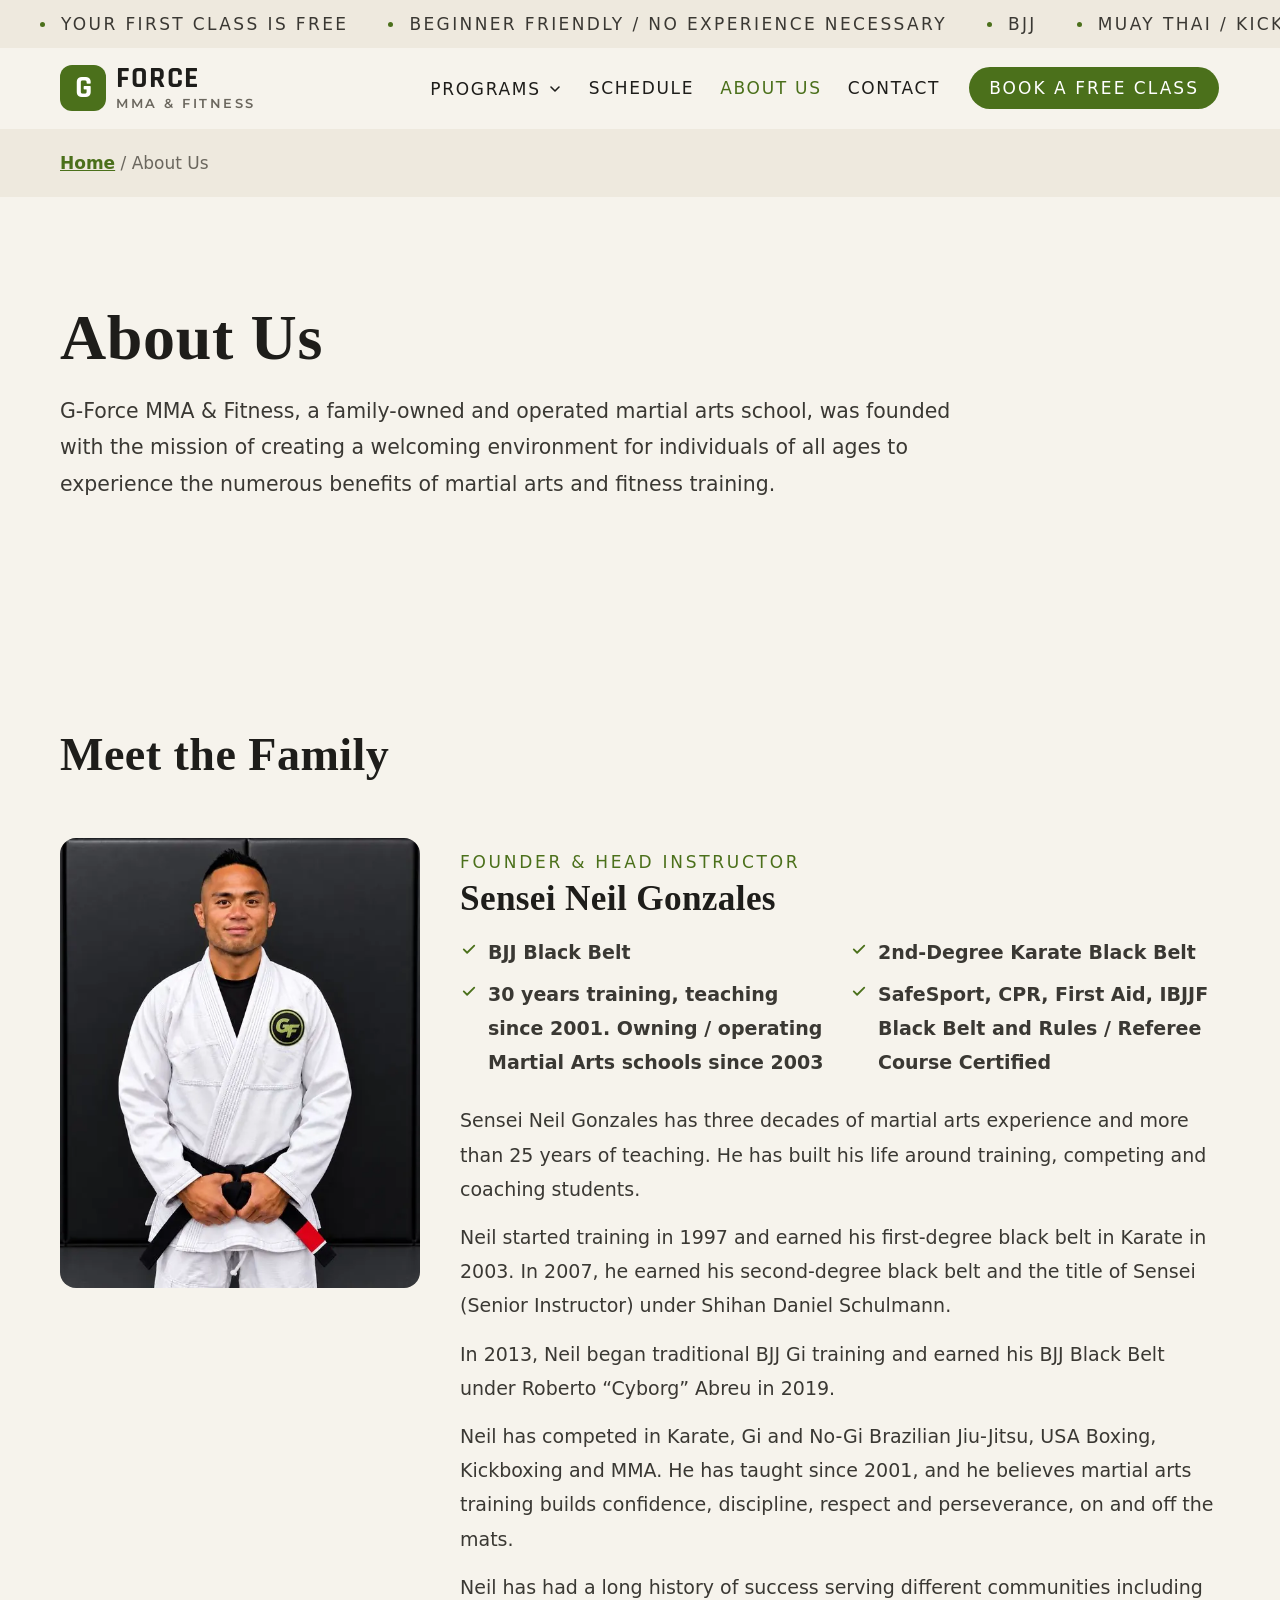
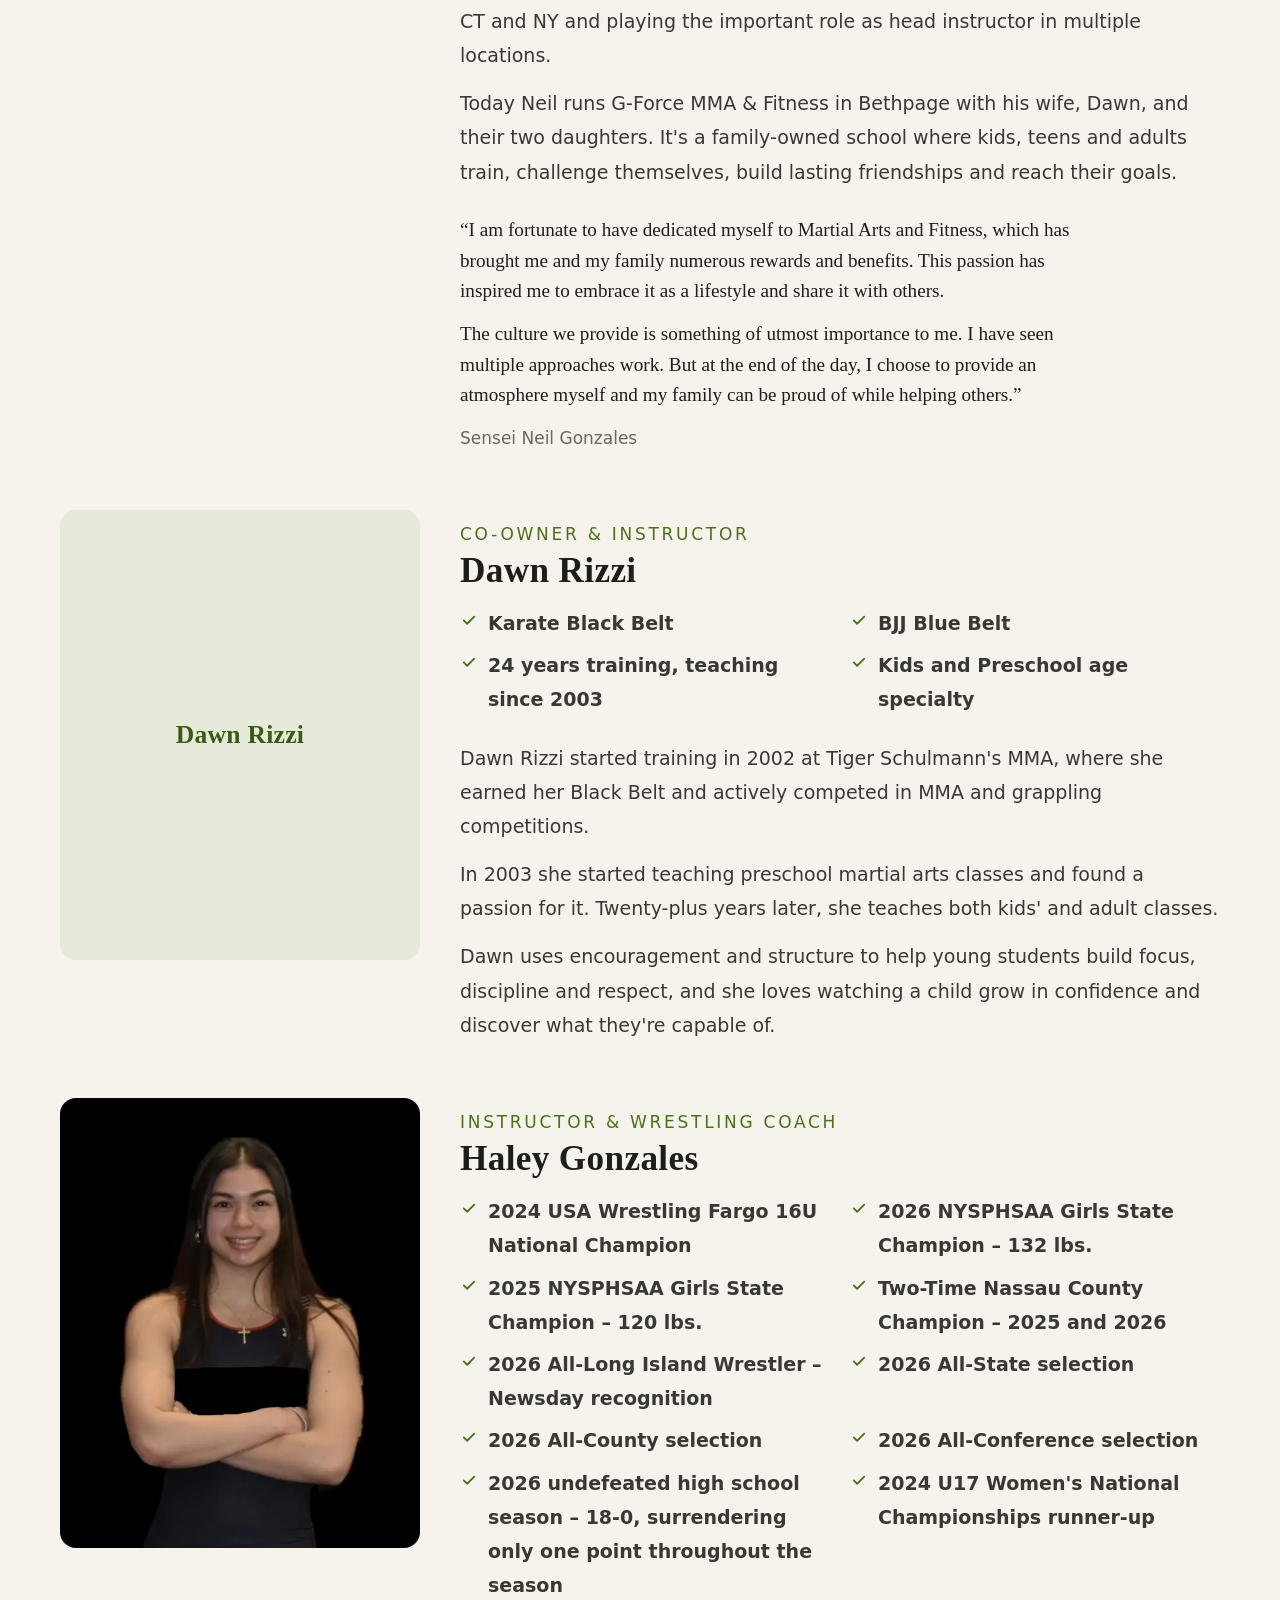
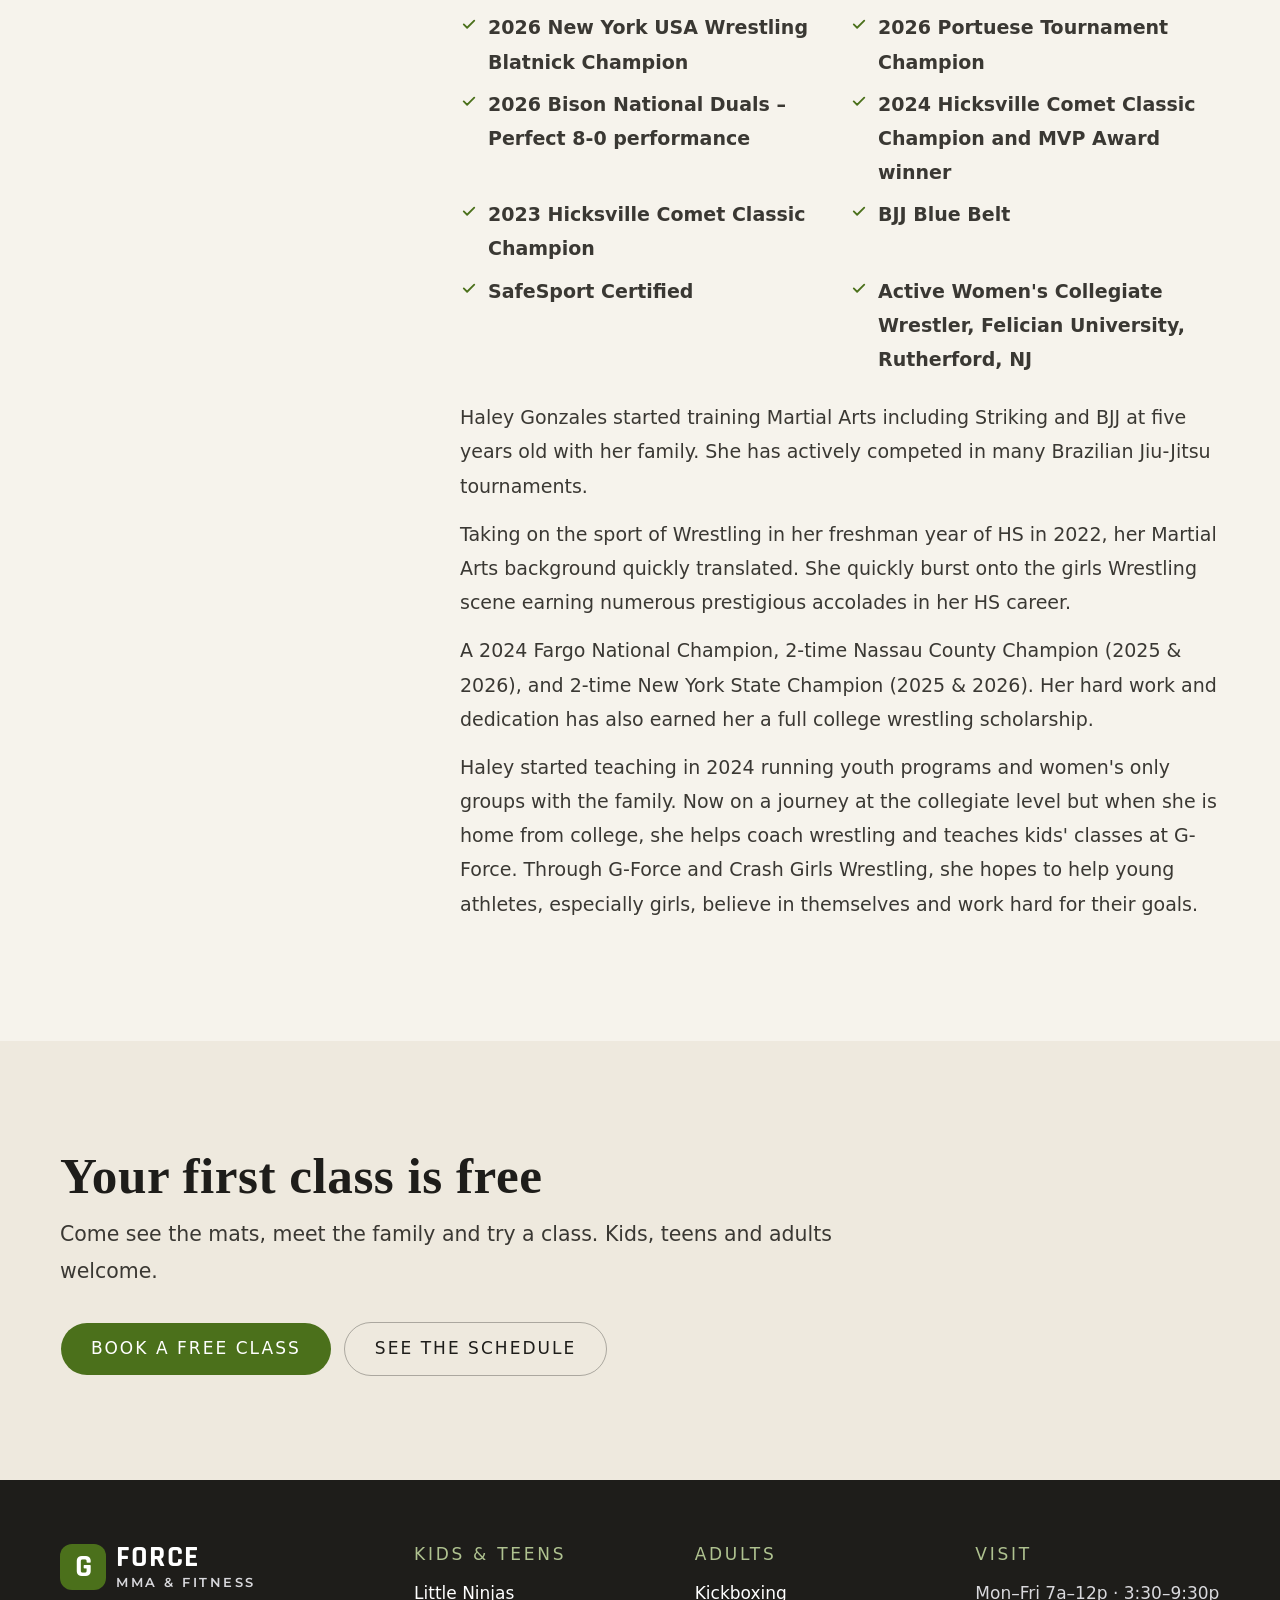
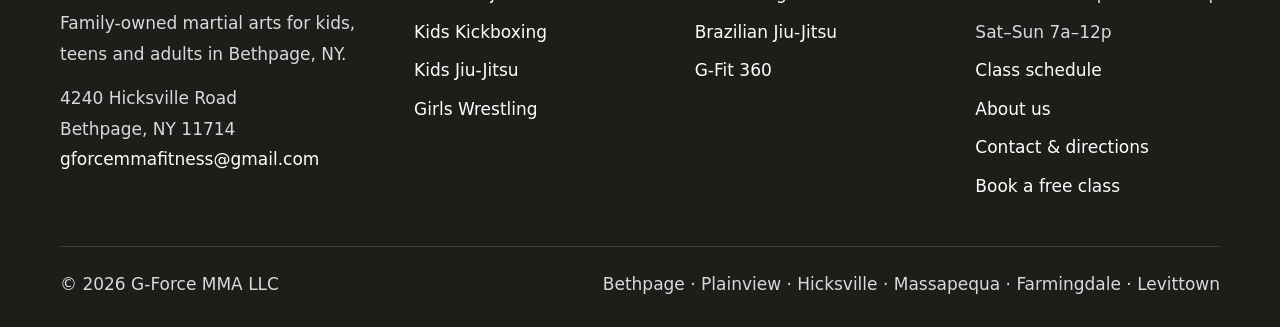
==== about.html @ d7112ade "G-Force soft launch Co-Authored-By: Claude Opus 5.5 <noreply@anthropic.com>" ====
<!doctype html>
<html lang="en"><head><meta charset="utf-8"><meta name="viewport" content="width=device-width,initial-scale=1,viewport-fit=cover">
<meta name="robots" content="noindex,nofollow">
<title>About G-Force MMA &amp; Fitness | Family-Owned in Bethpage, NY</title>
<meta name="description" content="Meet Neil, Dawn and Haley, the family behind G-Force MMA &amp; Fitness in Bethpage, NY. A BJJ black belt, 30 years of training, and a national champion on staff.">
<link rel="canonical" href="https://g-forcemma.com/about.html">
<meta property="og:type" content="website"><meta property="og:site_name" content="G-Force MMA &amp; Fitness">
<meta property="og:title" content="About G-Force MMA &amp; Fitness | Family-Owned in Bethpage, NY"><meta property="og:description" content="Meet Neil, Dawn and Haley, the family behind G-Force MMA &amp; Fitness in Bethpage, NY. A BJJ black belt, 30 years of training, and a national champion on staff.">
<meta property="og:url" content="https://g-forcemma.com/about.html"><meta property="og:image" content="https://g-forcemma.com/img/hero-kids-bjj.jpg">
<meta name="theme-color" content="#0B0B0C">
<link rel="preconnect" href="https://fonts.googleapis.com">
<link rel="preconnect" href="https://fonts.gstatic.com" crossorigin>
<link rel="stylesheet" href="https://fonts.googleapis.com/css2?family=Rajdhani:wght@700&family=Montserrat:wght@600&display=swap">
<link rel="preload" href="fonts/zen-kaku-gothic-new-400-latin.woff2" as="font" type="font/woff2" crossorigin>
<link rel="preload" href="fonts/shippori-mincho-600-latin.woff2" as="font" type="font/woff2" crossorigin>
<link rel="stylesheet" href="fonts.css">
<link rel="stylesheet" href="site.css">
<script>
window.GF_CONFIG = {
  formEndpoint: "", mailto: "gforcemmafitness@gmail.com",   // GoHighLevel inbound-webhook URL (or any POST endpoint). Empty = draft mode.
  ga4: "",            // e.g. "G-XXXXXXX"
  metaPixel: ""       // e.g. "123456789012345"
};
window.dataLayer = window.dataLayer || [];
</script>
<script type="application/ld+json">{"@context": "https://schema.org", "@type": "SportsActivityLocation", "@id": "https://g-forcemma.com/#business", "name": "G-Force MMA & Fitness", "legalName": "G-Force MMA LLC", "url": "https://g-forcemma.com/", "email": "gforcemmafitness@gmail.com", "address": {"@type": "PostalAddress", "streetAddress": "4240 Hicksville Road", "addressLocality": "Bethpage", "addressRegion": "NY", "postalCode": "11714", "addressCountry": "US"}, "openingHoursSpecification": [{"@type": "OpeningHoursSpecification", "dayOfWeek": ["Monday", "Tuesday", "Wednesday", "Thursday", "Friday"], "opens": "07:00", "closes": "12:00"}, {"@type": "OpeningHoursSpecification", "dayOfWeek": ["Monday", "Tuesday", "Wednesday", "Thursday", "Friday"], "opens": "15:30", "closes": "21:30"}, {"@type": "OpeningHoursSpecification", "dayOfWeek": ["Saturday", "Sunday"], "opens": "07:00", "closes": "12:00"}], "areaServed": ["Bethpage", "Plainview", "Hicksville", "Massapequa", "Farmingdale", "Levittown", "Syosset", "Seaford", "Wantagh", "Jericho"], "image": "https://g-forcemma.com/img/hero-kids-bjj.jpg", "description": "Family-owned martial arts in Bethpage, NY. Kids' classes from age 3, girls' wrestling, and adult BJJ, kickboxing and G-Fit 360. Your first class is free."}</script>
<script type="application/ld+json">{"@context": "https://schema.org", "@type": "BreadcrumbList", "itemListElement": [{"@type": "ListItem", "position": 1, "name": "Home", "item": "https://g-forcemma.com/"}, {"@type": "ListItem", "position": 2, "name": "About Us", "item": "https://g-forcemma.com/about.html"}]}</script>
</head><body>
<a class="skip" href="#top">Skip to content</a>
<svg width="0" height="0" style="position:absolute" aria-hidden="true">
  <defs>
    <symbol id="i-pin" viewBox="0 0 24 24" fill="none" stroke="currentColor" stroke-width="2" stroke-linecap="round" stroke-linejoin="round"><path d="M12 21s-7-6.2-7-11.5A7 7 0 0 1 19 9.5C19 14.8 12 21 12 21z"/><circle cx="12" cy="9.5" r="2.5"/></symbol>
    <symbol id="i-phone" viewBox="0 0 24 24" fill="none" stroke="currentColor" stroke-width="2" stroke-linecap="round" stroke-linejoin="round"><path d="M5 4h4l2 5-2.5 1.5a11 11 0 0 0 5 5L15 13l5 2v4a2 2 0 0 1-2 2A16 16 0 0 1 3 6a2 2 0 0 1 2-2"/></symbol>
    <symbol id="i-check" viewBox="0 0 24 24" fill="none" stroke="currentColor" stroke-width="2.4" stroke-linecap="round" stroke-linejoin="round"><path d="M5 12.5l4.5 4.5L19 7.5"/></symbol>
    <symbol id="i-cam" viewBox="0 0 24 24" fill="none" stroke="currentColor" stroke-width="2" stroke-linecap="round" stroke-linejoin="round"><path d="M4 8h3l2-3h6l2 3h3v11H4z"/><circle cx="12" cy="13" r="3.5"/></symbol>
    <symbol id="i-family" viewBox="0 0 24 24" fill="none" stroke="currentColor" stroke-width="2" stroke-linecap="round" stroke-linejoin="round"><circle cx="7" cy="6" r="2.5"/><circle cx="17" cy="6" r="2.5"/><circle cx="12" cy="12" r="2"/><path d="M3 21v-5a4 4 0 0 1 8 0M13 21v-5a4 4 0 0 1 8 0M9.5 21v-2.5a2.5 2.5 0 0 1 5 0V21"/></symbol>
    <symbol id="i-child" viewBox="0 0 24 24" fill="none" stroke="currentColor" stroke-width="2" stroke-linecap="round" stroke-linejoin="round"><circle cx="12" cy="5" r="2.5"/><path d="M12 8v7M7 10l5 1 5-1M9 21l3-6 3 6"/></symbol>
    <symbol id="i-eye" viewBox="0 0 24 24" fill="none" stroke="currentColor" stroke-width="2" stroke-linecap="round" stroke-linejoin="round"><path d="M2 12s3.6-7 10-7 10 7 10 7-3.6 7-10 7S2 12 2 12z"/><circle cx="12" cy="12" r="3"/></symbol>
    <symbol id="i-car" viewBox="0 0 24 24" fill="none" stroke="currentColor" stroke-width="2" stroke-linecap="round" stroke-linejoin="round"><path d="M4 16v-4l2-5h12l2 5v4z"/><path d="M4 12h16"/><circle cx="7.5" cy="16.5" r="1.8"/><circle cx="16.5" cy="16.5" r="1.8"/></symbol>
    <symbol id="i-shield" viewBox="0 0 24 24" fill="none" stroke="currentColor" stroke-width="2" stroke-linecap="round" stroke-linejoin="round"><path d="M12 3l8 3v6c0 5-3.5 8-8 9-4.5-1-8-4-8-9V6z"/><path d="M8.5 12l2.5 2.5 4.5-5"/></symbol>
    <symbol id="i-target" viewBox="0 0 24 24" fill="none" stroke="currentColor" stroke-width="2" stroke-linecap="round" stroke-linejoin="round"><circle cx="12" cy="12" r="8.5"/><circle cx="12" cy="12" r="4.5"/><circle cx="12" cy="12" r="1"/></symbol>
    <symbol id="i-balance" viewBox="0 0 24 24" fill="none" stroke="currentColor" stroke-width="2" stroke-linecap="round" stroke-linejoin="round"><circle cx="12" cy="4.5" r="2"/><path d="M12 7v7M4 10h16M8 21l4-7 4 7"/></symbol>
    <symbol id="i-star" viewBox="0 0 24 24" fill="none" stroke="currentColor" stroke-width="2" stroke-linecap="round" stroke-linejoin="round"><path d="M12 3.5l2.6 5.3 5.9.9-4.3 4.1 1 5.8L12 16.8l-5.2 2.8 1-5.8-4.3-4.1 5.9-.9z"/></symbol>
    <symbol id="i-shower" viewBox="0 0 24 24" fill="none" stroke="currentColor" stroke-width="2" stroke-linecap="round" stroke-linejoin="round"><path d="M5 21V8a4 4 0 0 1 8 0"/><path d="M10 11h7a0 0 0 0 1 0 0 3.5 3.5 0 0 0-7 0z"/><path d="M11.5 15v1M14 15v2M16.5 15v1"/></symbol>
    <symbol id="i-snow" viewBox="0 0 24 24" fill="none" stroke="currentColor" stroke-width="2" stroke-linecap="round" stroke-linejoin="round"><path d="M12 2v20M4.5 6.5l15 11M19.5 6.5l-15 11"/></symbol>
    <symbol id="i-wifi" viewBox="0 0 24 24" fill="none" stroke="currentColor" stroke-width="2" stroke-linecap="round" stroke-linejoin="round"><path d="M2.5 9a14 14 0 0 1 19 0M5.5 12.5a9.5 9.5 0 0 1 13 0M8.5 16a5 5 0 0 1 7 0"/><circle cx="12" cy="19.5" r="1"/></symbol>
    <symbol id="i-dumbbell" viewBox="0 0 24 24" fill="none" stroke="currentColor" stroke-width="2" stroke-linecap="round" stroke-linejoin="round"><path d="M7 12h10M4 8v8M7 6v12M17 6v12M20 8v8"/></symbol>
    <symbol id="i-bag" viewBox="0 0 24 24" fill="none" stroke="currentColor" stroke-width="2" stroke-linecap="round" stroke-linejoin="round"><path d="M12 2v3"/><rect x="7" y="5" width="10" height="16" rx="4"/></symbol>
    <symbol id="i-lock" viewBox="0 0 24 24" fill="none" stroke="currentColor" stroke-width="2" stroke-linecap="round" stroke-linejoin="round"><rect x="5" y="3" width="14" height="18" rx="2"/><path d="M12 3v18M8.5 10v2M15.5 10v2"/></symbol>
    <symbol id="i-access" viewBox="0 0 24 24" fill="none" stroke="currentColor" stroke-width="2" stroke-linecap="round" stroke-linejoin="round"><circle cx="12" cy="4" r="2"/><path d="M5 8l7 1.5L19 8M12 9.5V15l-3 6M12 15l3 6"/></symbol>
    <symbol id="i-menu" viewBox="0 0 24 24" fill="none" stroke="currentColor" stroke-width="2" stroke-linecap="round"><path d="M4 7h16M4 12h16M4 17h16"/></symbol>
    <symbol id="i-arrow" viewBox="0 0 24 24" fill="none" stroke="currentColor" stroke-width="2.2" stroke-linecap="round" stroke-linejoin="round"><path d="M5 12h14M13 6l6 6-6 6"/></symbol>
  <symbol id="i-chev" viewBox="0 0 24 24" fill="none" stroke="currentColor" stroke-width="2.4" stroke-linecap="round" stroke-linejoin="round"><path d="M6 9l6 6 6-6"/></symbol>
    <symbol id="i-mail" viewBox="0 0 24 24" fill="none" stroke="currentColor" stroke-width="2" stroke-linecap="round" stroke-linejoin="round"><rect x="3" y="5" width="18" height="14" rx="2"/><path d="M3 7l9 6 9-6"/></symbol>
  </defs>
</svg>
<div class="tick" role="region" aria-label="Highlights"><div class="tick-track"><div class="tick-run"><span class="tick-i">Your First Class is Free</span><span class="tick-i">Beginner Friendly / No Experience Necessary</span><span class="tick-i">BJJ</span><span class="tick-i">Muay Thai / Kickboxing</span><span class="tick-i">Wrestling</span><span class="tick-i">Pre-school Programs</span><span class="tick-i">Self-Defense</span><span class="tick-i">Anti-Bullying</span><span class="tick-i">Family-owned in Bethpage</span><span class="tick-i">4240 Hicksville Road NY</span></div><div class="tick-run" aria-hidden="true"><span class="tick-i">Your First Class is Free</span><span class="tick-i">Beginner Friendly / No Experience Necessary</span><span class="tick-i">BJJ</span><span class="tick-i">Muay Thai / Kickboxing</span><span class="tick-i">Wrestling</span><span class="tick-i">Pre-school Programs</span><span class="tick-i">Self-Defense</span><span class="tick-i">Anti-Bullying</span><span class="tick-i">Family-owned in Bethpage</span><span class="tick-i">4240 Hicksville Road NY</span></div></div></div>
<header class="hdr">
  <div class="wrap">
    <a class="logo" href="index.html" aria-label="G-Force MMA &amp; Fitness home">
      <span class="g" aria-hidden="true">G</span>
      <span class="wm"><b>FORCE</b><small>MMA &amp; FITNESS</small></span>
    </a>
    <nav class="nav" aria-label="Main" id="mainnav">
      <div class="dd">
        <button type="button" class="dd-btn" aria-expanded="false">Programs <svg aria-hidden="true"><use href="#i-chev"/></svg></button>
        <div class="dd-menu">
          <div><p class="dd-h">Kids &amp; teens</p><a href="little-ninjas.html">Little Ninjas</a><a href="kids-kickboxing.html">Kids Kickboxing</a><a href="kids-jiu-jitsu.html">Kids Jiu-Jitsu</a><a href="girls-wrestling.html">Girls Wrestling</a></div>
          <div><p class="dd-h">Adults</p><a href="kickboxing.html">Kickboxing</a><a href="jiu-jitsu.html">Brazilian Jiu-Jitsu</a><a href="g-fit-360.html">G-Fit 360</a></div>
        </div>
      </div>
      <a href="schedule.html">Schedule</a><a href="about.html" aria-current="page">About Us</a><a href="contact.html">Contact</a>
    </nav>
    <a class="btn btn-primary btn-sm hdr-cta" href="contact.html#book">Book a Free Class</a>
    <button class="menu-btn" type="button" aria-label="Open menu" aria-expanded="false" aria-controls="mainnav" id="menuBtn"><svg aria-hidden="true"><use href="#i-menu"/></svg></button>
  </div>
</header>
<main id="top">
<nav class="crumbs" aria-label="Breadcrumb"><div class="wrap"><a href="index.html">Home</a> <span aria-hidden="true">/</span> <span aria-current="page">About Us</span></div></nav>
<section class="phero" aria-labelledby="ah1"><div class="wrap one">
    <h1 id="ah1">About Us</h1>
    <p class="lede" style="margin-top:18px">G-Force MMA &amp; Fitness, a family-owned and operated martial arts school, was founded with the mission of creating a welcoming environment for individuals of all ages to experience the numerous benefits of martial arts and fitness training.</p>
</div></section>
<section id="instructors" aria-labelledby="inst-h"><div class="wrap">
  <div class="sec-head"><h2 id="inst-h">Meet the Family</h2></div>
  <div class="bios"><article class="bio" id="neil"><div class="photo has-img bio-photo"><picture><source type="image/webp" srcset="img/neil-gonzales-480.webp 480w, img/neil-gonzales.webp 700w" sizes="(max-width: 900px) 100vw, 50vw"><img src="img/neil-gonzales.jpg" alt="Sensei Neil Gonzales in his gi and black belt" style="object-position:center 20%" loading="lazy" width="700" height="700"></picture></div><div><p class="role">Founder &amp; Head Instructor</p><h3>Sensei Neil Gonzales</h3><ul class="facts-list"><li><svg aria-hidden="true"><use href="#i-check"/></svg><span>BJJ Black Belt</span></li><li><svg aria-hidden="true"><use href="#i-check"/></svg><span>2nd-Degree Karate Black Belt</span></li><li><svg aria-hidden="true"><use href="#i-check"/></svg><span>30 years training, teaching since 2001. Owning / operating Martial Arts schools since 2003</span></li><li><svg aria-hidden="true"><use href="#i-check"/></svg><span>SafeSport, CPR, First Aid, IBJJF Black Belt and Rules / Referee Course Certified</span></li></ul><p>Sensei Neil Gonzales has three decades of martial arts experience and more than 25 years of teaching. He has built his life around training, competing and coaching students.</p><p>Neil started training in 1997 and earned his first-degree black belt in Karate in 2003. In 2007, he earned his second-degree black belt and the title of Sensei (Senior Instructor) under Shihan Daniel Schulmann.</p><p>In 2013, Neil began traditional BJJ Gi training and earned his BJJ Black Belt under Roberto “Cyborg” Abreu in 2019.</p><p>Neil has competed in Karate, Gi and No-Gi Brazilian Jiu-Jitsu, USA Boxing, Kickboxing and MMA. He has taught since 2001, and he believes martial arts training builds confidence, discipline, respect and perseverance, on and off the mats.</p><p>Neil has had a long history of success serving different communities including CT and NY and playing the important role as head instructor in multiple locations.</p><p>Today Neil runs G-Force MMA &amp; Fitness in Bethpage with his wife, Dawn, and their two daughters. It's a family-owned school where kids, teens and adults train, challenge themselves, build lasting friendships and reach their goals.</p><blockquote class="bio-quote"><p>“I am fortunate to have dedicated myself to Martial Arts and Fitness, which has brought me and my family numerous rewards and benefits. This passion has inspired me to embrace it as a lifestyle and share it with others.</p><p>The culture we provide is something of utmost importance to me. I have seen multiple approaches work. But at the end of the day, I choose to provide an atmosphere myself and my family can be proud of while helping others.”</p><footer>Sensei Neil Gonzales</footer></blockquote></div></article><article class="bio" id="dawn"><div class="photo need bio-photo" role="img" aria-label="Dawn Rizzi"><span class="ph-name" aria-hidden="true">Dawn Rizzi</span></div><div><p class="role">Co-Owner &amp; Instructor</p><h3>Dawn Rizzi</h3><ul class="facts-list"><li><svg aria-hidden="true"><use href="#i-check"/></svg><span>Karate Black Belt</span></li><li><svg aria-hidden="true"><use href="#i-check"/></svg><span>BJJ Blue Belt</span></li><li><svg aria-hidden="true"><use href="#i-check"/></svg><span>24 years training, teaching since 2003</span></li><li><svg aria-hidden="true"><use href="#i-check"/></svg><span>Kids and Preschool age specialty</span></li></ul><p>Dawn Rizzi started training in 2002 at Tiger Schulmann's MMA, where she earned her Black Belt and actively competed in MMA and grappling competitions.</p><p>In 2003 she started teaching preschool martial arts classes and found a passion for it. Twenty-plus years later, she teaches both kids' and adult classes.</p><p>Dawn uses encouragement and structure to help young students build focus, discipline and respect, and she loves watching a child grow in confidence and discover what they're capable of.</p></div></article><article class="bio" id="haley"><div class="photo has-img bio-photo"><picture><source type="image/webp" srcset="img/haley-gonzales-480.webp 480w, img/haley-gonzales.webp 700w" sizes="(max-width: 900px) 100vw, 50vw"><img src="img/haley-gonzales.jpg" alt="Haley Gonzales, instructor and wrestling coach" style="object-position:center 20%" loading="lazy" width="700" height="761"></picture></div><div><p class="role">Instructor &amp; Wrestling Coach</p><h3>Haley Gonzales</h3><ul class="facts-list"><li><svg aria-hidden="true"><use href="#i-check"/></svg><span>2024 USA Wrestling Fargo 16U National Champion</span></li><li><svg aria-hidden="true"><use href="#i-check"/></svg><span>2026 NYSPHSAA Girls State Champion – 132 lbs.</span></li><li><svg aria-hidden="true"><use href="#i-check"/></svg><span>2025 NYSPHSAA Girls State Champion – 120 lbs.</span></li><li><svg aria-hidden="true"><use href="#i-check"/></svg><span>Two-Time Nassau County Champion – 2025 and 2026</span></li><li><svg aria-hidden="true"><use href="#i-check"/></svg><span>2026 All-Long Island Wrestler – Newsday recognition</span></li><li><svg aria-hidden="true"><use href="#i-check"/></svg><span>2026 All-State selection</span></li><li><svg aria-hidden="true"><use href="#i-check"/></svg><span>2026 All-County selection</span></li><li><svg aria-hidden="true"><use href="#i-check"/></svg><span>2026 All-Conference selection</span></li><li><svg aria-hidden="true"><use href="#i-check"/></svg><span>2026 undefeated high school season – 18-0, surrendering only one point throughout the season</span></li><li><svg aria-hidden="true"><use href="#i-check"/></svg><span>2024 U17 Women's National Championships runner-up</span></li><li><svg aria-hidden="true"><use href="#i-check"/></svg><span>2026 New York USA Wrestling Blatnick Champion</span></li><li><svg aria-hidden="true"><use href="#i-check"/></svg><span>2026 Portuese Tournament Champion</span></li><li><svg aria-hidden="true"><use href="#i-check"/></svg><span>2026 Bison National Duals – Perfect 8-0 performance</span></li><li><svg aria-hidden="true"><use href="#i-check"/></svg><span>2024 Hicksville Comet Classic Champion and MVP Award winner</span></li><li><svg aria-hidden="true"><use href="#i-check"/></svg><span>2023 Hicksville Comet Classic Champion</span></li><li><svg aria-hidden="true"><use href="#i-check"/></svg><span>BJJ Blue Belt</span></li><li><svg aria-hidden="true"><use href="#i-check"/></svg><span>SafeSport Certified</span></li><li><svg aria-hidden="true"><use href="#i-check"/></svg><span>Active Women's Collegiate Wrestler, Felician University, Rutherford, NJ</span></li></ul><p>Haley Gonzales started training Martial Arts including Striking and BJJ at five years old with her family. She has actively competed in many Brazilian Jiu-Jitsu tournaments.</p><p>Taking on the sport of Wrestling in her freshman year of HS in 2022, her Martial Arts background quickly translated. She quickly burst onto the girls Wrestling scene earning numerous prestigious accolades in her HS career.</p><p>A 2024 Fargo National Champion, 2-time Nassau County Champion (2025 &amp; 2026), and 2-time New York State Champion (2025 &amp; 2026). Her hard work and dedication has also earned her a full college wrestling scholarship.</p><p>Haley started teaching in 2024 running youth programs and women's only groups with the family. Now on a journey at the collegiate level but when she is home from college, she helps coach wrestling and teaches kids' classes at G-Force. Through G-Force and Crash Girls Wrestling, she hopes to help young athletes, especially girls, believe in themselves and work hard for their goals.</p></div></article></div>
</div></section>
<section class="cta-band" aria-label="Book a free class"><div class="wrap">
  <div><h2>Your first class is free<span class="volt"></span></h2><p class="lede">Come see the mats, meet the family and try a class. Kids, teens and adults welcome.</p></div>
  <div class="cta-row"><a class="btn btn-primary" href="contact.html#book">Book a Free Class</a><a class="btn btn-ghost-light" href="schedule.html">See the Schedule</a></div>
</div></section>
</main>
<footer class="foot">
  <div class="wrap">
    <div class="cols">
      <div>
        <a class="logo" href="index.html" aria-label="G-Force MMA & Fitness home"><span class="g" aria-hidden="true">G</span><span class="wm"><b>FORCE</b><small>MMA &amp; FITNESS</small></span></a>
        <p style="margin-top:18px;max-width:34ch">Family-owned martial arts for kids, teens and adults in Bethpage, NY.</p>
        <p style="margin-top:14px">4240 Hicksville Road<br>Bethpage, NY 11714<br><a href="mailto:gforcemmafitness@gmail.com">gforcemmafitness@gmail.com</a></p>
      </div>
      <div>
        <h4>Kids &amp; teens</h4>
        <ul><li><a href="little-ninjas.html">Little Ninjas</a></li><li><a href="kids-kickboxing.html">Kids Kickboxing</a></li><li><a href="kids-jiu-jitsu.html">Kids Jiu-Jitsu</a></li><li><a href="girls-wrestling.html">Girls Wrestling</a></li></ul>
      </div>
      <div>
        <h4>Adults</h4>
        <ul><li><a href="kickboxing.html">Kickboxing</a></li><li><a href="jiu-jitsu.html">Brazilian Jiu-Jitsu</a></li><li><a href="g-fit-360.html">G-Fit 360</a></li></ul>
      </div>
      <div>
        <h4>Visit</h4>
        <ul><li>Mon–Fri 7a–12p · 3:30–9:30p</li><li>Sat–Sun 7a–12p</li><li><a href="schedule.html">Class schedule</a></li><li><a href="about.html">About us</a></li><li><a href="contact.html">Contact &amp; directions</a></li><li><a href="contact.html#book">Book a free class</a></li></ul>
      </div>
    </div>
    <div class="base">
      <span><span class="belt" aria-hidden="true"><span class="tip"><i></i><i></i><i></i><i></i></span></span>© 2026 G-Force MMA LLC</span>
      <span>Bethpage · Plainview · Hicksville · Massapequa · Farmingdale · Levittown</span>
    </div>
  </div>
</footer>
<div class="mcta">
  <a class="btn btn-primary" href="contact.html#book">Book a Free Class</a>
  <a class="call" href="mailto:gforcemmafitness@gmail.com" aria-label="Email G-Force"><svg aria-hidden="true"><use href="#i-mail"/></svg></a>
<script src="schedule-data.js"></script>
<script src="site.js"></script>
<script src="booking.js" defer></script>

</body></html>
---- fonts.css ----
/* Self-hosted Latin subsets of Shippori Mincho and Zen Kaku Gothic New (SIL OFL 1.1, via Google Fonts). */
@font-face{font-family:'Shippori Mincho';font-style:normal;font-weight:500;font-display:swap;src:url(fonts/shippori-mincho-500-latin-ext.woff2) format('woff2');unicode-range:U+0100-02BA, U+02BD-02C5, U+02C7-02CC, U+02CE-02D7, U+02DD-02FF, U+0304, U+0308, U+0329, U+1D00-1DBF, U+1E00-1E9F, U+1EF2-1EFF, U+2020, U+20A0-20AB, U+20AD-20C4, U+2113, U+2C60-2C7F, U+A720-A7FF}
@font-face{font-family:'Shippori Mincho';font-style:normal;font-weight:500;font-display:swap;src:url(fonts/shippori-mincho-500-latin.woff2) format('woff2');unicode-range:U+0000-00FF, U+0131, U+0152-0153, U+02BB-02BC, U+02C6, U+02DA, U+02DC, U+0304, U+0308, U+0329, U+2000-206F, U+20AC, U+2122, U+2191, U+2193, U+2212, U+2215, U+FEFF, U+FFFD}
@font-face{font-family:'Shippori Mincho';font-style:normal;font-weight:600;font-display:swap;src:url(fonts/shippori-mincho-600-latin-ext.woff2) format('woff2');unicode-range:U+0100-02BA, U+02BD-02C5, U+02C7-02CC, U+02CE-02D7, U+02DD-02FF, U+0304, U+0308, U+0329, U+1D00-1DBF, U+1E00-1E9F, U+1EF2-1EFF, U+2020, U+20A0-20AB, U+20AD-20C4, U+2113, U+2C60-2C7F, U+A720-A7FF}
@font-face{font-family:'Shippori Mincho';font-style:normal;font-weight:600;font-display:swap;src:url(fonts/shippori-mincho-600-latin.woff2) format('woff2');unicode-range:U+0000-00FF, U+0131, U+0152-0153, U+02BB-02BC, U+02C6, U+02DA, U+02DC, U+0304, U+0308, U+0329, U+2000-206F, U+20AC, U+2122, U+2191, U+2193, U+2212, U+2215, U+FEFF, U+FFFD}
@font-face{font-family:'Shippori Mincho';font-style:normal;font-weight:700;font-display:swap;src:url(fonts/shippori-mincho-700-latin-ext.woff2) format('woff2');unicode-range:U+0100-02BA, U+02BD-02C5, U+02C7-02CC, U+02CE-02D7, U+02DD-02FF, U+0304, U+0308, U+0329, U+1D00-1DBF, U+1E00-1E9F, U+1EF2-1EFF, U+2020, U+20A0-20AB, U+20AD-20C4, U+2113, U+2C60-2C7F, U+A720-A7FF}
@font-face{font-family:'Shippori Mincho';font-style:normal;font-weight:700;font-display:swap;src:url(fonts/shippori-mincho-700-latin.woff2) format('woff2');unicode-range:U+0000-00FF, U+0131, U+0152-0153, U+02BB-02BC, U+02C6, U+02DA, U+02DC, U+0304, U+0308, U+0329, U+2000-206F, U+20AC, U+2122, U+2191, U+2193, U+2212, U+2215, U+FEFF, U+FFFD}
@font-face{font-family:'Zen Kaku Gothic New';font-style:normal;font-weight:400;font-display:swap;src:url(fonts/zen-kaku-gothic-new-400-latin-ext.woff2) format('woff2');unicode-range:U+0100-02BA, U+02BD-02C5, U+02C7-02CC, U+02CE-02D7, U+02DD-02FF, U+0304, U+0308, U+0329, U+1D00-1DBF, U+1E00-1E9F, U+1EF2-1EFF, U+2020, U+20A0-20AB, U+20AD-20C4, U+2113, U+2C60-2C7F, U+A720-A7FF}
@font-face{font-family:'Zen Kaku Gothic New';font-style:normal;font-weight:400;font-display:swap;src:url(fonts/zen-kaku-gothic-new-400-latin.woff2) format('woff2');unicode-range:U+0000-00FF, U+0131, U+0152-0153, U+02BB-02BC, U+02C6, U+02DA, U+02DC, U+0304, U+0308, U+0329, U+2000-206F, U+20AC, U+2122, U+2191, U+2193, U+2212, U+2215, U+FEFF, U+FFFD}
@font-face{font-family:'Zen Kaku Gothic New';font-style:normal;font-weight:500;font-display:swap;src:url(fonts/zen-kaku-gothic-new-500-latin-ext.woff2) format('woff2');unicode-range:U+0100-02BA, U+02BD-02C5, U+02C7-02CC, U+02CE-02D7, U+02DD-02FF, U+0304, U+0308, U+0329, U+1D00-1DBF, U+1E00-1E9F, U+1EF2-1EFF, U+2020, U+20A0-20AB, U+20AD-20C4, U+2113, U+2C60-2C7F, U+A720-A7FF}
@font-face{font-family:'Zen Kaku Gothic New';font-style:normal;font-weight:500;font-display:swap;src:url(fonts/zen-kaku-gothic-new-500-latin.woff2) format('woff2');unicode-range:U+0000-00FF, U+0131, U+0152-0153, U+02BB-02BC, U+02C6, U+02DA, U+02DC, U+0304, U+0308, U+0329, U+2000-206F, U+20AC, U+2122, U+2191, U+2193, U+2212, U+2215, U+FEFF, U+FFFD}
@font-face{font-family:'Zen Kaku Gothic New';font-style:normal;font-weight:700;font-display:swap;src:url(fonts/zen-kaku-gothic-new-700-latin-ext.woff2) format('woff2');unicode-range:U+0100-02BA, U+02BD-02C5, U+02C7-02CC, U+02CE-02D7, U+02DD-02FF, U+0304, U+0308, U+0329, U+1D00-1DBF, U+1E00-1E9F, U+1EF2-1EFF, U+2020, U+20A0-20AB, U+20AD-20C4, U+2113, U+2C60-2C7F, U+A720-A7FF}
@font-face{font-family:'Zen Kaku Gothic New';font-style:normal;font-weight:700;font-display:swap;src:url(fonts/zen-kaku-gothic-new-700-latin.woff2) format('woff2');unicode-range:U+0000-00FF, U+0131, U+0152-0153, U+02BB-02BC, U+02C6, U+02DA, U+02DC, U+0304, U+0308, U+0329, U+2000-206F, U+20AC, U+2122, U+2191, U+2193, U+2212, U+2215, U+FEFF, U+FFFD}
---- site.css ----
/* Layout: bright single-scroll homepage. Split hero (copy left, real kids-class photo right), then
   age-grouped program grid, parent outcomes, the family, a black Bushido band, steps, facility,
   FAQ, location, and a green booking band. Light theme only, by client choice. */
:root{
  --gf-green:#4B701B; --gf-green-deep:#3B5A14; --gf-green-tint:#E9F0DF; --gf-mist:#F5F7F1;
  --gf-ink:#0E110C; --gf-black:#000000; --gf-body:#1F231C; --gf-muted:#3E4538; --gf-line:#DCE3D2; --gf-white:#FFFFFF;
  --gf-note:#FFF1B8; --gf-note-ink:#5A4300;
  --f-display:"Rajdhani","Arial Narrow","Helvetica Neue",Arial,sans-serif;
  --f-body:"Montserrat",system-ui,-apple-system,"Segoe UI",Roboto,Arial,sans-serif;
  --r-btn:8px; --r-card:16px;
  --shadow:0 10px 30px rgba(14,17,12,.12);
  --container:1200px;
  color-scheme:light;
}
*{box-sizing:border-box}
html{scroll-behavior:smooth}
body{background:var(--gf-white);color:var(--gf-body);font-family:var(--f-body);font-size:19px;line-height:1.65;-webkit-font-smoothing:antialiased}
img{display:block;max-width:100%}
a{color:var(--gf-green)}
:focus-visible{outline:3px solid var(--gf-green);outline-offset:2px;border-radius:4px}
h1,h2,h3{font-family:var(--f-display);color:var(--gf-ink);margin:0;text-wrap:balance}
p{margin:0}
.wrap{max-width:var(--container);margin:0 auto;padding-inline:20px}
[hidden]{display:none!important}
.sr{position:absolute;width:1px;height:1px;overflow:hidden;clip:rect(0 0 0 0);white-space:nowrap}

/* Draft notes */
.draftbar{background:var(--gf-ink);color:#fff;font-size:17px}
.draftbar .wrap{display:flex;gap:12px;align-items:center;justify-content:space-between;padding-block:8px;flex-wrap:wrap}
.draftbar b{font-weight:600}
.draftbar button{background:transparent;color:#fff;border:1px solid rgba(255,255,255,.4);border-radius:999px;padding:4px 12px;font:600 17px var(--f-body);cursor:pointer}
.todo{background:var(--gf-note);color:var(--gf-note-ink);border-radius:4px;padding:1px 6px;font-weight:600;font-size:.9em;-webkit-box-decoration-break:clone;box-decoration-break:clone}
html.hide-notes .todo{background:transparent;color:inherit;padding:0;font-weight:inherit}
html.hide-notes .todo.only-note{display:none}

/* Top utility bar */
.util{background:var(--gf-mist);border-bottom:1px solid var(--gf-line);font-size:17px;color:var(--gf-muted)}
.util .wrap{display:flex;gap:20px;align-items:center;justify-content:space-between;padding-block:8px;flex-wrap:wrap}
.util span{display:inline-flex;align-items:center;gap:6px}
.util svg{width:15px;height:15px;color:var(--gf-green)}

/* Header */
.hdr{position:sticky;top:env(safe-area-inset-top,0px);z-index:20;background:rgba(255,255,255,.96);backdrop-filter:saturate(1.4) blur(8px);border-bottom:1px solid var(--gf-line)}
.hdr .wrap{display:flex;align-items:center;gap:28px;height:76px}
.logo{display:flex;align-items:center;gap:10px;text-decoration:none;color:var(--gf-ink);flex:none}
.logo .g{width:44px;height:44px;border-radius:10px;background:var(--gf-green);color:#fff;display:grid;place-items:center;font:700 37px/1 var(--f-display)}
.logo .wm{display:flex;flex-direction:column;line-height:1}
.logo .wm b{font:700 29px/0.9 var(--f-display);letter-spacing:.06em}
.logo .wm small{font:700 12.5px/1.2 var(--f-body);letter-spacing:.12em;color:var(--gf-muted);margin-top:4px}
.nav{display:flex;gap:26px;margin-left:auto;align-items:center}
.nav a{color:var(--gf-ink);text-decoration:none;font:600 17px var(--f-body)}
.nav a:hover{color:var(--gf-green)}
.menu-btn{display:none;margin-left:auto;background:none;border:1px solid var(--gf-line);border-radius:8px;width:44px;height:44px;align-items:center;justify-content:center;cursor:pointer}
.menu-btn svg{width:22px;height:22px}
.nav.open{display:flex;position:absolute;left:0;right:0;top:100%;flex-direction:column;align-items:stretch;gap:0;background:#fff;border-bottom:1px solid var(--gf-line);box-shadow:var(--shadow);padding:8px 16px 16px}
.nav.open a{padding:14px 4px;border-bottom:1px solid var(--gf-line);font-size:19px}

/* Buttons */
.btn{display:inline-flex;align-items:center;justify-content:center;gap:8px;min-height:50px;padding:12px 24px;border-radius:var(--r-btn);font:700 20px/1 var(--f-display);letter-spacing:.06em;text-transform:uppercase;text-decoration:none;border:2px solid transparent;cursor:pointer;transition:background .15s,color .15s,border-color .15s}
.btn-primary{background:var(--gf-green);color:#fff}
.btn-primary:hover{background:var(--gf-green-deep)}
.btn-secondary{background:transparent;color:var(--gf-ink);border-color:var(--gf-ink)}
.btn-secondary:hover{background:var(--gf-ink);color:#fff}
.btn-sm{min-height:42px;padding:9px 16px;font-size:18px}
.reassure{font-size:17px;color:var(--gf-muted);display:flex;gap:6px;align-items:center}
.reassure svg{width:16px;height:16px;color:var(--gf-green);flex:none}

/* Belt bar motif */
.belt{display:inline-flex;justify-content:flex-end;width:64px;height:8px;background:var(--gf-black);border-radius:2px;overflow:hidden;vertical-align:middle}
.belt .tip{width:26px;background:var(--gf-green);display:flex;justify-content:center;gap:3px}
.belt .tip i{width:2px;background:#fff}

/* Section scaffolding */
section{padding-block:96px}
.sec-head{display:flex;flex-direction:column;gap:14px;max-width:720px;margin-bottom:44px}
.eyebrow{display:flex;align-items:center;gap:12px;font:700 18px var(--f-display);letter-spacing:.14em;text-transform:uppercase;color:var(--gf-green)}
h2{font-size:clamp(2.4rem,4.6vw,3.5rem);line-height:1;text-transform:uppercase;letter-spacing:.01em}
.lede{font-size:clamp(1.2rem,1.6vw,1.375rem);font-weight:500;color:var(--gf-body);max-width:62ch}
.mist{background:var(--gf-mist)}

/* Photo slots (swap for real photos from Drive) */
.photo{position:relative;border-radius:var(--r-card);overflow:hidden;background:
  repeating-linear-gradient(135deg,rgba(75,112,27,.06) 0 14px,rgba(75,112,27,0) 14px 28px),var(--gf-green-tint);
  display:flex;align-items:flex-end;min-width:0}
.photo .cap{margin:12px;background:rgba(255,255,255,.92);color:var(--gf-ink);border-radius:8px;padding:8px 10px;font-size:17px;line-height:1.35;display:flex;gap:8px;align-items:flex-start;max-width:calc(100% - 24px)}
.photo .cap svg{width:16px;height:16px;flex:none;color:var(--gf-green);margin-top:1px}
.photo .cap b{font-weight:700;word-break:break-word}
.photo.need{background:repeating-linear-gradient(135deg,rgba(90,67,0,.07) 0 14px,rgba(90,67,0,0) 14px 28px),#FBF6E3}
html.hide-notes .photo .cap{display:none}
.photo.has-img{background:var(--gf-mist)}
.photo img{position:absolute;inset:0;width:100%;height:100%;object-fit:cover}


/* Hero */
.hero{padding-block:56px 72px;background:linear-gradient(180deg,var(--gf-white) 0%,var(--gf-white) 60%,var(--gf-mist) 100%)}
.hero .wrap{display:grid;grid-template-columns:minmax(0,1.05fr) minmax(0,.95fr);gap:56px;align-items:center}
.hero h1{font-size:clamp(3rem,6.6vw,5.4rem);line-height:.93;text-transform:uppercase;letter-spacing:.005em}
.hero h1 em{font-style:normal;color:var(--gf-green)}
.hero .lede{margin-top:22px}
.hero .ctas{display:flex;gap:12px;flex-wrap:wrap;margin-top:30px}
.hero .reassure{margin-top:14px}
.facts{display:grid;grid-template-columns:repeat(2,minmax(0,1fr));gap:12px 22px;margin:34px 0 0;padding:22px 0 0;border-top:1px solid var(--gf-line);list-style:none}
.facts li{display:flex;align-items:center;gap:10px;font-weight:600;font-size:17px;color:var(--gf-ink)}
.facts .ic{width:34px;height:34px;border-radius:10px;background:var(--gf-green-tint);color:var(--gf-green-deep);display:grid;place-items:center;flex:none}
.facts svg{width:18px;height:18px}
.hero-media{position:relative}
.hero-media .main{aspect-ratio:4/5;width:100%}
.hero-media .inset{position:absolute;right:-28px;bottom:-28px;width:42%;aspect-ratio:1/1;border:6px solid #fff;box-shadow:var(--shadow)}
.hero-media .main .cap{max-width:52%}
.hero-badge{position:absolute;left:-28px;top:auto;bottom:48px;background:#fff;border-radius:14px;box-shadow:var(--shadow);padding:14px 16px;display:flex;gap:12px;align-items:center;max-width:250px}
.hero-badge .belt{width:44px}
.hero-badge p{font-size:17px;line-height:1.35;color:var(--gf-muted)}
.hero-badge b{display:block;font:700 21px/1.05 var(--f-display);color:var(--gf-ink);text-transform:uppercase;letter-spacing:.03em}

/* Proof strip */
.proof{padding-block:0;background:var(--gf-mist)}
.proof ul{list-style:none;margin:0;padding:28px 0;display:grid;grid-template-columns:repeat(4,minmax(0,1fr));gap:0;border-top:1px solid var(--gf-line);border-bottom:1px solid var(--gf-line)}
.proof li{padding:4px 22px;border-left:1px solid var(--gf-line);min-width:0}
.proof li:first-child{border-left:0;padding-left:0}
.proof b{display:block;font:700 30px/1 var(--f-display);color:var(--gf-ink);text-transform:uppercase;letter-spacing:.02em}
.proof span{display:block;margin-top:6px;font-size:17px;color:var(--gf-muted);line-height:1.4}

/* Programs */
.group-h{display:flex;align-items:baseline;gap:14px;margin:0 0 18px;flex-wrap:wrap}
.group-h h3{font-size:1.9rem;text-transform:uppercase;letter-spacing:.03em}
.group-h p{color:var(--gf-muted);font-size:17px}
.grid{display:grid;gap:20px}
.g4{grid-template-columns:repeat(4,minmax(0,1fr))}
.g3{grid-template-columns:repeat(3,minmax(0,1fr))}
.card{background:#fff;border:1px solid var(--gf-line);border-radius:var(--r-card);overflow:hidden;display:flex;flex-direction:column;min-width:0;transition:border-color .15s,transform .15s}
.card:hover{border-color:var(--gf-green);transform:translateY(-2px)}
.card .photo{aspect-ratio:4/3;border-radius:0}
.card .body{padding:18px 18px 20px;display:flex;flex-direction:column;gap:10px;flex:1}
.card h4{margin:0;font:700 1.7rem/1.05 var(--f-display);color:var(--gf-ink);text-transform:uppercase;letter-spacing:.02em}
.card p{font-size:17px;line-height:1.55}
.card .cfoot{margin-top:auto;padding-top:6px;display:flex;align-items:center;justify-content:space-between;gap:10px;flex-wrap:wrap}
.card .more{font-weight:600;font-size:17px;text-decoration:none;color:var(--gf-ink);border-bottom:2px solid var(--gf-green);padding-bottom:1px}
.chips{display:flex;gap:6px;flex-wrap:wrap}
.chip{display:inline-flex;align-items:center;border-radius:999px;background:var(--gf-green-tint);color:var(--gf-green-deep);font:600 17px/1 var(--f-body);padding:6px 10px}
.chip.alt{background:var(--gf-mist);color:var(--gf-muted);border:1px solid var(--gf-line)}
.adults{margin-top:48px}

/* Parent outcomes */
.split{display:grid;grid-template-columns:minmax(0,1fr) minmax(0,1fr);gap:64px;align-items:center}
.split .photo{aspect-ratio:5/6}
.outcomes{list-style:none;margin:30px 0 0;padding:0;display:grid;gap:18px}
.outcomes li{display:grid;grid-template-columns:44px minmax(0,1fr);gap:14px;align-items:start}
.outcomes .ic{width:44px;height:44px;border-radius:12px;background:var(--gf-green);color:#fff;display:grid;place-items:center}
.outcomes svg{width:22px;height:22px}
.outcomes h3{font-size:1.75rem;text-transform:uppercase;letter-spacing:.03em;line-height:1.1}
.outcomes p{font-size:18px;color:var(--gf-muted);margin-top:2px}
.callout{margin-top:30px;padding:18px 20px;border-left:4px solid var(--gf-green);background:var(--gf-mist);border-radius:0 12px 12px 0;font-size:18px}
.callout b{color:var(--gf-ink)}

/* Family */
.family-intro{display:grid;grid-template-columns:minmax(0,1fr) minmax(0,1fr);gap:48px;align-items:end;margin-bottom:44px}
.family-intro .sec-head{margin:0}
.family-intro p.story{font-size:20px;max-width:58ch}
.inst{background:#fff;border:1px solid var(--gf-line);border-radius:var(--r-card);overflow:hidden;display:flex;flex-direction:column;min-width:0}
.inst .photo{aspect-ratio:4/5;border-radius:0}
.inst .body{padding:20px;display:flex;flex-direction:column;gap:8px;flex:1}
.inst h3{font-size:1.85rem;text-transform:uppercase;letter-spacing:.02em;line-height:1}
.inst .role{font:700 17px var(--f-display);letter-spacing:.12em;text-transform:uppercase;color:var(--gf-green)}
.inst ul{margin:6px 0 0;padding:0;list-style:none;display:grid;gap:6px;font-size:17px}
.inst li{display:grid;grid-template-columns:18px minmax(0,1fr);gap:8px}
.inst li svg{width:16px;height:16px;color:var(--gf-green);margin-top:4px}
.inst .more{margin-top:auto;padding-top:10px;font-weight:600;font-size:17px;color:var(--gf-ink);text-decoration:none}
.inst .more span{border-bottom:2px solid var(--gf-green)}

/* Virtues */
.virtues{background:var(--gf-black);color:#E8EDE2}
.virtues h2{color:#fff}
.virtues .lede{color:#E8ECE2}
.virtues .eyebrow{color:#9CC266}
.vgrid{display:grid;grid-template-columns:repeat(7,minmax(0,1fr));gap:1px;background:#2A3024;border:1px solid #2A3024;border-radius:var(--r-card);overflow:hidden}
.v{background:var(--gf-black);padding:24px 16px 26px;display:flex;flex-direction:column;gap:10px;min-width:0}
.v .n{font:700 17px var(--f-display);letter-spacing:.14em;text-transform:uppercase;color:#9CC266}
.v h3{color:#fff;font-size:1.7rem;text-transform:uppercase;letter-spacing:.04em;line-height:1}
.v p{font-size:17px;line-height:1.5;color:#E1E6DA}

/* Steps */
.steps{list-style:none;margin:0;padding:0;display:grid;grid-template-columns:repeat(3,minmax(0,1fr));gap:20px;counter-reset:s}
.steps li{position:relative;padding:26px 24px 28px;border:1px solid var(--gf-line);border-radius:var(--r-card);background:#fff;min-width:0}
.steps .num{display:flex;align-items:center;gap:12px;margin-bottom:16px}
.steps .num b{font:700 46px/1 var(--f-display);color:var(--gf-green)}
.steps .num .belt{width:70px}
.steps h3{font-size:1.7rem;text-transform:uppercase;letter-spacing:.03em;line-height:1.05}
.steps p{margin-top:8px;font-size:18px;color:var(--gf-muted)}
.steps-cta{display:flex;align-items:center;gap:18px;margin-top:32px;flex-wrap:wrap}

/* Facility */
.amen{list-style:none;margin:0;padding:0;display:grid;grid-template-columns:repeat(5,minmax(0,1fr));gap:14px}
.amen li{background:#fff;border:1px solid var(--gf-line);border-radius:14px;padding:18px 16px;display:flex;flex-direction:column;gap:12px;min-width:0}
.amen .ic{width:40px;height:40px;border-radius:10px;background:var(--gf-green-tint);color:var(--gf-green-deep);display:grid;place-items:center}
.amen svg{width:21px;height:21px}
.amen b{font-size:17px;color:var(--gf-ink);line-height:1.3}

/* Reviews placeholder */
.reviews-slot{border:2px dashed #E3CF7A;background:#FFFBEA;border-radius:var(--r-card);padding:28px;display:grid;grid-template-columns:auto minmax(0,1fr);gap:20px;align-items:center}
.reviews-slot .stars{font:700 32px var(--f-display);color:#B58A00;letter-spacing:.1em}
.reviews-slot p{font-size:18px;color:var(--gf-note-ink)}
html.hide-notes .reviews-wrap{display:none}

/* FAQ */
.faq-grid{display:grid;grid-template-columns:minmax(0,.8fr) minmax(0,1.2fr);gap:56px;align-items:start}
.faq details{border-bottom:1px solid var(--gf-line)}
.faq details:first-child{border-top:1px solid var(--gf-line)}
.faq summary{list-style:none;cursor:pointer;display:flex;justify-content:space-between;align-items:center;gap:16px;padding:20px 2px;font:600 20px/1.4 var(--f-body);color:var(--gf-ink)}
.faq summary::-webkit-details-marker{display:none}
.faq summary .pm{flex:none;width:30px;height:30px;border-radius:50%;border:2px solid var(--gf-green);position:relative}
.faq summary .pm::before,.faq summary .pm::after{content:"";position:absolute;left:50%;top:50%;width:12px;height:2px;background:var(--gf-green);transform:translate(-50%,-50%)}
.faq summary .pm::after{transform:translate(-50%,-50%) rotate(90deg);transition:transform .2s}
.faq details[open] summary .pm::after{transform:translate(-50%,-50%) rotate(0)}
.faq .a{padding:0 48px 22px 2px;font-size:19px;max-width:64ch}

/* Location */
.loc{display:grid;grid-template-columns:minmax(0,1fr) minmax(0,1fr);gap:28px}
.loc-card{background:#fff;border:1px solid var(--gf-line);border-radius:var(--r-card);padding:28px;min-width:0}
.loc-card h3{font-size:1.75rem;text-transform:uppercase;letter-spacing:.03em}
.addr{font-size:20px;color:var(--gf-ink);font-weight:600;margin-top:10px;line-height:1.5}
.loc-card .row{display:flex;gap:12px;flex-wrap:wrap;margin-top:18px}
table.hours{width:100%;border-collapse:collapse;margin-top:12px;font-variant-numeric:tabular-nums}
.hours th,.hours td{text-align:left;padding:11px 0;border-bottom:1px solid var(--gf-line);font-size:18px;vertical-align:top}
.hours th{font-weight:600;color:var(--gf-ink);width:42%}
.towns{margin-top:18px;font-size:17px;color:var(--gf-muted)}
.map{border-radius:var(--r-card);overflow:hidden;min-height:340px;position:relative;background:
  linear-gradient(90deg,rgba(14,17,12,.05) 1px,transparent 1px) 0 0/44px 44px,
  linear-gradient(rgba(14,17,12,.05) 1px,transparent 1px) 0 0/44px 44px,var(--gf-mist);border:1px solid var(--gf-line)}
.map .road{position:absolute;background:#fff;box-shadow:0 0 0 1px var(--gf-line)}
.map .r1{left:0;right:0;top:56%;height:16px}
.map .r2{top:0;bottom:0;left:38%;width:20px}
.map .r3{left:0;right:0;top:20%;height:10px;transform:rotate(-6deg)}
.map .lbl{position:absolute;font:600 17px var(--f-body);letter-spacing:.06em;text-transform:uppercase;color:var(--gf-muted)}
.map .pin{position:absolute;left:38%;top:56%;transform:translate(-30%,-100%);display:flex;flex-direction:column;align-items:center}
.map .pin span{background:var(--gf-green);color:#fff;font:700 18px var(--f-display);letter-spacing:.06em;text-transform:uppercase;padding:8px 12px;border-radius:8px;box-shadow:var(--shadow);white-space:nowrap}
.map .pin i{width:14px;height:14px;background:var(--gf-green);transform:rotate(45deg);margin-top:-8px}
.map .open{position:absolute;right:14px;bottom:14px}

/* Final CTA + form */
.book{background:var(--gf-green);color:#fff}
.book .wrap{display:grid;grid-template-columns:minmax(0,.9fr) minmax(0,1.1fr);gap:56px;align-items:start}
.book h2{color:#fff;font-size:clamp(2.4rem,5vw,3.8rem)}
.book .lede{color:#EAF2DD;margin-top:16px}
.book ul.why{list-style:none;padding:0;margin:26px 0 0;display:grid;gap:12px}
.book ul.why li{display:flex;gap:10px;align-items:center;font-weight:600}
.book ul.why svg{width:20px;height:20px;flex:none}
.book .addr-mini{margin-top:26px;font-size:17px;color:#DDE8CE}
.form{background:#fff;color:var(--gf-body);border-radius:var(--r-card);padding:28px;box-shadow:0 20px 50px rgba(0,0,0,.18);min-width:0}
.form h3{font-size:1.85rem;text-transform:uppercase;letter-spacing:.03em}
.form .sub{font-size:17px;color:var(--gf-muted);margin-top:4px}
.fgrid{display:grid;grid-template-columns:repeat(2,minmax(0,1fr));gap:16px;margin-top:20px}
.fld{display:flex;flex-direction:column;gap:6px;min-width:0}
.fld.full{grid-column:1/-1}
.fld label,.fld legend{font-weight:600;font-size:17px;color:var(--gf-ink);padding:0}
.fld input,.fld select{height:50px;border:1.5px solid #C9D2BE;border-radius:8px;padding:0 14px;font:500 19px var(--f-body);color:var(--gf-ink);background:#fff;width:100%}
.fld input:focus,.fld select:focus{border-color:var(--gf-green);outline:3px solid rgba(75,112,27,.25);outline-offset:0}
fieldset.fld{border:0;margin:0;padding:0}
.seg{display:flex;gap:8px;flex-wrap:wrap}
.seg label{position:relative;font-weight:600;font-size:17px}
.seg input{position:absolute;opacity:0;width:1px;height:1px}
.seg span{display:inline-flex;align-items:center;min-height:44px;padding:0 16px;border:1.5px solid #C9D2BE;border-radius:999px;cursor:pointer;color:var(--gf-ink)}
.seg input:checked+span{background:var(--gf-green);border-color:var(--gf-green);color:#fff}
.seg input:focus-visible+span{outline:3px solid rgba(75,112,27,.35);outline-offset:2px}
.consent{display:grid;grid-template-columns:22px minmax(0,1fr);gap:10px;font-size:17px;line-height:1.5;color:var(--gf-muted)}
.consent input{width:20px;height:20px;margin:2px 0 0;accent-color:var(--gf-green)}
.form .btn{width:100%;margin-top:6px}
.form .after{font-size:17px;color:var(--gf-muted);text-align:center;margin-top:10px}
.form-msg{margin-top:12px;padding:12px 14px;border-radius:8px;background:var(--gf-green-tint);color:var(--gf-green-deep);font-weight:600;font-size:17px}

/* Footer */
.foot{background:var(--gf-black);color:#E4E8DE;padding-block:64px 28px;font-size:17px}
.foot .cols{display:grid;grid-template-columns:minmax(0,1.3fr) repeat(3,minmax(0,1fr));gap:36px}
.foot h4{margin:0 0 14px;font:700 18px var(--f-display);letter-spacing:.14em;text-transform:uppercase;color:#fff}
.foot a{color:#E4E8DE;text-decoration:none}
.foot a:hover{color:#fff}
.foot ul{list-style:none;margin:0;padding:0;display:grid;gap:8px}
.foot .logo{color:#fff}
.foot .logo .wm small{color:#9EA894}
.foot .base{margin-top:44px;padding-top:22px;border-top:1px solid #23281F;display:flex;justify-content:space-between;gap:12px;flex-wrap:wrap;font-size:17px;color:#C3CAB9}
.foot .base .belt{margin-right:10px;background:#3A4232}

/* Sticky mobile CTA */
.mcta{display:none}

/* Responsive */
@media (max-width:1080px){
  .g4{grid-template-columns:repeat(2,minmax(0,1fr))}
  .vgrid{grid-template-columns:repeat(4,minmax(0,1fr))}
  .amen{grid-template-columns:repeat(3,minmax(0,1fr))}
  .proof ul{grid-template-columns:repeat(2,minmax(0,1fr));row-gap:22px}
  .proof li:nth-child(3){border-left:0;padding-left:0}
}
@media (max-width:900px){
  section{padding-block:64px}
  .nav{display:none}
  .menu-btn{display:inline-flex}
  .hdr .btn{margin-left:0}
  .hdr .wrap{gap:12px;height:66px}
  .hero{padding-block:32px 56px}
  .hero .wrap,.split,.family-intro,.faq-grid,.loc,.book .wrap{grid-template-columns:minmax(0,1fr)}
  .hero-media{margin:8px 20px 28px 0}
  .hero-media .main{aspect-ratio:4/4}
  .hero-media .inset{right:-16px;bottom:-20px;width:38%}
  .hero-badge{left:-8px;bottom:32px}
  .g3{grid-template-columns:minmax(0,1fr)}
  .steps{grid-template-columns:minmax(0,1fr)}
  .foot .cols{grid-template-columns:repeat(2,minmax(0,1fr))}
  .split .photo{aspect-ratio:4/3}
  .mcta{display:flex;position:fixed;left:0;right:0;bottom:0;z-index:30;gap:10px;padding:10px 16px calc(10px + env(safe-area-inset-bottom,0px));background:#fff;border-top:1px solid var(--gf-line);box-shadow:0 -6px 20px rgba(14,17,12,.08)}
  .mcta .btn{flex:1}
  .mcta .call{flex:none;width:50px;height:50px;border:2px solid var(--gf-ink);border-radius:8px;display:grid;place-items:center;color:var(--gf-ink)}
  .mcta .call svg{width:22px;height:22px}
  body{padding-bottom:76px}
}
@media (max-width:600px){
  .wrap{padding-inline:16px}
  .util .hide-sm{display:none}
  .logo .wm small{display:none}
  .logo .g{width:40px;height:40px;font-size:32px}
  .hdr .btn{display:none}
  .g4{grid-template-columns:minmax(0,1fr)}
  .vgrid{grid-template-columns:repeat(2,minmax(0,1fr))}
  .amen{grid-template-columns:repeat(2,minmax(0,1fr))}
  .facts{grid-template-columns:minmax(0,1fr)}
  .fgrid{grid-template-columns:minmax(0,1fr)}
  .foot .cols{grid-template-columns:minmax(0,1fr)}
  .reviews-slot{grid-template-columns:minmax(0,1fr)}
  .proof b{font-size:25px}
  .hero-badge{display:none}
  .proof ul{grid-template-columns:minmax(0,1fr)}
  .proof li,.proof li:nth-child(3){border-left:0;padding-left:0}
  .hero-media .inset{display:none}
  .hero-media .main .cap{max-width:calc(100% - 24px)}
  .group-h{flex-direction:column;gap:4px}
}
@media (prefers-reduced-motion:reduce){*{transition:none!important;scroll-behavior:auto!important}}

/* ===== Multi-page additions ===== */
.draft-actions{display:flex;gap:10px;align-items:center;flex-wrap:wrap}
.fb-link{background:#FFE58A;color:#3A2B00;font:700 17px var(--f-body);text-decoration:none;border-radius:999px;padding:6px 16px}
.fb-link:hover{background:#FFD84D}
.nav a[aria-current="page"],.dd-btn[aria-current="page"]{color:var(--gf-green)}
.nav a[aria-current="page"]{box-shadow:inset 0 -3px 0 var(--gf-green)}
.dd{position:relative}
.dd-btn{display:inline-flex;align-items:center;gap:6px;background:none;border:0;cursor:pointer;font:600 17px var(--f-body);color:var(--gf-ink);padding:0}
.dd-btn svg{width:16px;height:16px;transition:transform .15s}
.dd.open .dd-btn svg{transform:rotate(180deg)}
.dd-menu{display:none;position:absolute;top:calc(100% + 18px);left:-24px;background:#fff;border:1px solid var(--gf-line);border-radius:14px;box-shadow:var(--shadow);padding:20px 24px;grid-template-columns:repeat(2,minmax(200px,1fr));gap:28px;z-index:40}
.dd.open .dd-menu,.dd:focus-within .dd-menu{display:grid}
.dd-menu div{display:flex;flex-direction:column;gap:2px}
.dd-h{font:700 17px var(--f-display);letter-spacing:.12em;text-transform:uppercase;color:var(--gf-green);margin:0 0 6px}
.dd-menu a{padding:8px 0;font-weight:600}
.crumbs{background:var(--gf-mist);border-bottom:1px solid var(--gf-line);font-size:17px;color:var(--gf-muted)}
.crumbs .wrap{padding-block:12px}
.crumbs a{color:var(--gf-ink);font-weight:600}
.phero{padding-block:56px 72px}
.phero .wrap{display:grid;grid-template-columns:minmax(0,1.05fr) minmax(0,.95fr);gap:56px;align-items:center}
.phero .wrap.one{display:block;max-width:900px}
.phero.slim{padding-block:48px 40px}
.phero h1{font-size:clamp(2.8rem,5.6vw,4.6rem);line-height:.95;text-transform:uppercase;margin-top:16px}
.phero .ctas{display:flex;gap:12px;flex-wrap:wrap;margin-top:28px}
.phero .reassure{margin-top:14px}
.phero-media .photo{aspect-ratio:4/3;width:100%}
.split-text{display:grid;grid-template-columns:minmax(0,.8fr) minmax(0,1.2fr);gap:56px;align-items:start}
.split-text .sec-head{margin:0}
.prose,.prose-block p{font-size:20px;line-height:1.7;max-width:62ch}
.prose-block{display:grid;gap:18px}
.ben{list-style:none;margin:0;padding:0;display:grid;grid-template-columns:repeat(auto-fit,minmax(240px,1fr));gap:16px}
.ben li{background:#fff;border:1px solid var(--gf-line);border-radius:var(--r-card);padding:22px;display:grid;grid-template-columns:44px minmax(0,1fr);gap:14px}
.ben .ic{width:44px;height:44px;border-radius:12px;background:var(--gf-green);color:#fff;display:grid;place-items:center}
.ben .ic svg{width:22px;height:22px}
.ben h3{font-size:1.5rem;text-transform:uppercase;letter-spacing:.03em;line-height:1.1}
.ben p{margin-top:4px;color:var(--gf-muted)}
.starter{border:2px dashed #E3CF7A;background:#FFFBEA;border-radius:var(--r-card);padding:24px;color:#4A3800;max-width:820px}
html.hide-notes .starter{display:none}
.rel-grid{display:grid;grid-template-columns:repeat(3,minmax(0,1fr));gap:20px}
.rel{display:flex;flex-direction:column;background:#fff;border:1px solid var(--gf-line);border-radius:var(--r-card);overflow:hidden;text-decoration:none;color:var(--gf-body);min-width:0}
.rel:hover{border-color:var(--gf-green)}
.rel .photo{aspect-ratio:16/9;border-radius:0}
.rel-b{padding:18px;display:flex;flex-direction:column;gap:6px}
.rel-b b{font:700 1.6rem/1.05 var(--f-display);text-transform:uppercase;color:var(--gf-ink)}
.more-link{font-weight:700;color:var(--gf-ink);text-decoration:none;border-bottom:3px solid var(--gf-green)}
.cta-band{background:var(--gf-green);color:#fff;padding-block:72px}
.cta-band .wrap{display:flex;align-items:center;justify-content:space-between;gap:32px;flex-wrap:wrap}
.cta-band h2{color:#fff}
.cta-band .lede{color:#EEF4E4;margin-top:10px}
.cta-row{display:flex;gap:12px;flex-wrap:wrap}
.btn-light{background:#fff;color:var(--gf-green-deep)}
.btn-light:hover{background:var(--gf-green-tint)}
.btn-ghost-light{background:transparent;color:#fff;border-color:#fff}
.btn-ghost-light:hover{background:rgba(255,255,255,.12)}
/* Schedule */
.sample-note{margin-top:18px;background:#FFF1B8;color:#4A3800;border-radius:10px;padding:12px 16px;font-size:17px}
.sample-note code{font-weight:700}
.filters{display:flex;gap:10px;flex-wrap:wrap;margin-bottom:22px}
.fchip{font:700 17px var(--f-body);border:2px solid var(--gf-ink);background:#fff;color:var(--gf-ink);border-radius:999px;padding:10px 20px;cursor:pointer;min-height:48px}
.fchip[aria-pressed="true"]{background:var(--gf-ink);color:#fff}
.week{display:grid;grid-template-columns:repeat(4,minmax(0,1fr));gap:16px}
.day{background:var(--gf-mist);border-radius:14px;padding:14px;display:grid;align-content:start;gap:10px;min-width:0}
.day h3{font-size:1.45rem;text-transform:uppercase;letter-spacing:.04em;border-bottom:3px solid var(--gf-ink);padding-bottom:8px}
.cls{display:flex;flex-direction:column;gap:2px;background:#fff;border:1px solid var(--gf-line);border-left:6px solid var(--gf-green);border-radius:10px;padding:10px 12px;text-decoration:none;color:var(--gf-body)}
.cls.adults{border-left-color:var(--gf-ink)}
.cls:hover{border-color:var(--gf-green)}
.cls-t{font-weight:700;font-size:17px;color:var(--gf-ink)}
.cls b{overflow-wrap:anywhere;font:700 1.3rem/1.1 var(--f-display);text-transform:uppercase;color:var(--gf-ink)}
.cls-a{font-size:17px;color:var(--gf-muted)}
.none{color:var(--gf-muted);font-size:17px}
ul.mini{list-style:none;margin:16px 0 0;padding:0;display:grid;grid-template-columns:repeat(auto-fill,minmax(240px,1fr));gap:12px}
ul.mini li{background:var(--gf-mist);border-left:6px solid var(--gf-green);border-radius:10px;padding:14px 16px;display:flex;flex-direction:column}
ul.mini b{font:700 1.4rem var(--f-display);text-transform:uppercase;color:var(--gf-ink)}
/* About */
.bios{display:grid;gap:56px}
.bio{display:grid;grid-template-columns:minmax(0,360px) minmax(0,1fr);gap:40px;align-items:start;scroll-margin-top:100px}
.bio-photo{aspect-ratio:4/5}
.bio .role{font:700 17px var(--f-display);letter-spacing:.12em;text-transform:uppercase;color:var(--gf-green)}
.bio h3{font-size:2.2rem;text-transform:uppercase;line-height:1;margin:6px 0 14px}
.bio p{margin-top:14px;max-width:66ch}
.facts-list{list-style:none;margin:0;padding:0;display:grid;grid-template-columns:repeat(2,minmax(0,1fr));gap:8px 20px}
.facts-list li{display:grid;grid-template-columns:20px minmax(0,1fr);gap:8px;font-weight:600}
.facts-list svg{width:18px;height:18px;color:var(--gf-green);margin-top:5px}
/* Contact */
.contact-quick{display:grid;grid-template-columns:repeat(3,minmax(0,1fr));gap:14px;margin-top:28px}
.cq{display:flex;gap:14px;align-items:flex-start;background:#fff;border:1px solid var(--gf-line);border-radius:14px;padding:18px;text-decoration:none;color:var(--gf-body);min-width:0}
.cq svg{width:26px;height:26px;color:var(--gf-green);flex:none}
.cq b{display:block;font:700 1.35rem var(--f-display);text-transform:uppercase;color:var(--gf-ink)}
.cq span{word-break:break-word}
@media (max-width:1080px){
  .week{grid-template-columns:repeat(3,minmax(0,1fr))}
}
@media (max-width:900px){
  .nav.open .dd{width:100%}
  .nav.open .dd-btn{width:100%;padding:14px 4px;border-bottom:1px solid var(--gf-line);justify-content:space-between;font-size:18px}
  .nav.open .dd-menu{position:static;display:grid;box-shadow:none;border:0;padding:8px 4px 4px;grid-template-columns:1fr;gap:12px}
  .phero .wrap,.split-text,.bio{grid-template-columns:minmax(0,1fr)}
  .rel-grid,.contact-quick{grid-template-columns:minmax(0,1fr)}
  .week{grid-template-columns:repeat(2,minmax(0,1fr))}
  .bio-photo{max-width:360px}
}
@media (max-width:600px){
  .week{grid-template-columns:minmax(0,1fr)}
  .facts-list{grid-template-columns:minmax(0,1fr)}
  .draftbar .wrap{flex-direction:column;align-items:flex-start;gap:8px}
}
.cls.adults{margin-top:0}

/* =====================================================================
   G-FORCE VERSION 3: ink / paper / volt
   Modelled on mmamarketingpro.com/services/web-design: black and warm-paper
   sections, volt accent, condensed uppercase headlines (Big Shoulders Display),
   Barlow Condensed labels and buttons, slanted volt buttons, 2px framed cards.
   Readability rules still apply: body 19px / 500, nothing under 17px.
   ===================================================================== */
:root{
  --ink:#0B0B0C; --ink-2:#141416; --ink-3:#1D1D20; --paper:#F5F4F0; --paper-2:#ECEAE3;
  --volt:#D8FF3D; --volt-hi:#E6FF85;
  --on-dark:#FFFFFF; --on-dark-2:#D9D9DD; --on-light:#0B0B0C; --on-light-2:#25252A; --muted-light:#4E4E55;
  --hair-d:rgba(255,255,255,.18);
  --gf-green:#0B0B0C; --gf-green-deep:#000; --gf-green-tint:var(--volt); --gf-mist:var(--paper-2);
  --gf-ink:var(--ink); --gf-body:var(--on-light-2); --gf-muted:var(--muted-light); --gf-line:rgba(11,11,12,.2); --gf-white:var(--paper);
  --f-display:"Big Shoulders Display","Barlow Condensed",Impact,"Arial Narrow",sans-serif;
  --f-cond:"Barlow Condensed","Arial Narrow",sans-serif;
  --f-body:"Barlow",system-ui,-apple-system,"Segoe UI",Roboto,Arial,sans-serif;
  --f-mono:"JetBrains Mono",ui-monospace,"SFMono-Regular",Menlo,monospace;
  --r-btn:0; --r-card:0; --shadow:none;
}
html{scroll-padding-top:110px}
body{margin:0}
*{box-sizing:border-box}
body{background:var(--paper);color:var(--on-light-2);font:500 19px/1.62 var(--f-body)}
img{height:auto}
.photo img{height:100%}
picture{display:contents}
a{color:var(--ink)}
:focus-visible{outline:3px solid var(--volt);outline-offset:3px;border-radius:0;box-shadow:0 0 0 6px var(--ink)}
.skip{position:absolute;left:12px;top:-60px;z-index:100;background:var(--volt);color:var(--ink);font:800 18px var(--f-cond);text-transform:uppercase;letter-spacing:.08em;padding:12px 18px;text-decoration:none}
.skip:focus{top:12px}
h1,h2{font-family:var(--f-display);font-weight:900;text-transform:uppercase;letter-spacing:-.01em;color:var(--ink);line-height:.92}
h2{font-size:clamp(2.6rem,4.8vw,4rem)}
h3,h4{font-family:var(--f-cond);font-weight:700;text-transform:uppercase;letter-spacing:.03em;line-height:1.08}
.volt{color:var(--volt)}
mark.vm{background:var(--volt);color:var(--ink);padding:0 .14em;margin-left:.06em;-webkit-box-decoration-break:clone;box-decoration-break:clone}
.eyebrow,.dd-h,.inst .role,.bio .role,.foot h4{font:800 17px var(--f-cond);letter-spacing:.16em;text-transform:uppercase;color:var(--ink)}
.eyebrow .belt{display:none}
.tag{display:inline-block;font:500 17px/1.3 var(--f-mono);letter-spacing:.04em;text-transform:uppercase;border:1px solid var(--hair-d);color:var(--on-dark-2);padding:7px 14px}
.lede{font-weight:500;color:var(--on-light-2)}
section{padding-block:104px}
.sec-head{max-width:760px;margin-bottom:48px}

/* ---------- Buttons: slanted volt, square ghost ---------- */
.btn{position:relative;isolation:isolate;border-radius:0;border:2px solid transparent;background:transparent;font:800 18px/1 var(--f-cond);letter-spacing:.1em;text-transform:uppercase;min-height:58px;padding:18px 34px;gap:10px}
.btn-sm{min-height:48px;padding:12px 22px;font-size:17px}
.btn-primary,.btn-light{color:var(--ink);background:transparent!important}
.btn-primary::before,.btn-light::before{content:"";position:absolute;inset:0;z-index:-1;background:var(--volt);clip-path:polygon(12px 0,100% 0,calc(100% - 12px) 100%,0 100%);transition:background .15s,transform .15s}
.btn-primary:hover::before,.btn-light:hover::before{background:var(--volt-hi)}
.btn-primary:active::before{transform:translateY(1px)}
.btn-secondary{border-color:var(--ink);color:var(--ink)}
.btn-secondary:hover{background:var(--ink);color:var(--paper)}
.btn-ghost-light{border-color:#fff;color:#fff;background:transparent}
.btn-ghost-light:hover{background:#fff;color:var(--ink)}
.form .btn-primary::before{background:var(--ink)}
.form .btn-primary{color:var(--volt)}
.form .btn-primary:hover::before{background:#000}

/* ---------- Draft bar, ticker, header ---------- */
.draftbar{background:#000}
.tick{background:var(--ink-2);color:var(--on-dark-2);border-bottom:1px solid var(--hair-d);overflow:hidden}
.tick-track{display:flex;width:max-content;animation:gf-tick 46s linear infinite}
.tick:hover .tick-track{animation-play-state:paused}
.tick-run{display:flex}
.tick-i{display:inline-flex;align-items:center;gap:14px;padding:11px 0 11px 30px;font:500 17px var(--f-mono);letter-spacing:.06em;text-transform:uppercase;white-space:nowrap}
.tick-i::before{content:"";width:8px;height:8px;background:var(--volt);flex:none}
@keyframes gf-tick{to{transform:translateX(-50%)}}
.hdr{background:rgba(11,11,12,.97);border-bottom:1px solid var(--hair-d);backdrop-filter:none}
.hdr .wrap{height:80px}
.logo{color:#fff}
.logo .g{background:var(--volt);color:var(--ink);border-radius:0;font:900 34px/1 var(--f-display);width:46px;height:46px;clip-path:polygon(6px 0,100% 0,calc(100% - 6px) 100%,0 100%)}
.logo .wm b{font:900 30px/.9 var(--f-display);letter-spacing:.06em}
.logo .wm small{font:700 13px/1.2 var(--f-cond);letter-spacing:.24em;color:var(--on-dark-2);margin-top:4px}
.nav a,.dd-btn{color:#fff;font:700 17px var(--f-cond);letter-spacing:.12em;text-transform:uppercase}
.nav a:hover,.dd-btn:hover,.nav a[aria-current="page"],.dd-btn[aria-current="page"]{color:var(--volt)}
.nav a[aria-current="page"]{box-shadow:inset 0 -3px 0 var(--volt)}
.dd-menu{background:var(--paper);border:2px solid var(--ink);border-radius:0;box-shadow:8px 8px 0 var(--volt)}
.dd-menu a{color:var(--ink);font:600 18px var(--f-body);letter-spacing:0;text-transform:none}
.dd-menu a:hover{color:var(--ink);background:var(--volt)}
.dd-h{color:var(--muted-light)}
.menu-btn{border-color:var(--hair-d);color:#fff;border-radius:0}
.nav.open{background:var(--ink);border-color:var(--hair-d)}
.nav.open a,.nav.open .dd-btn{border-color:var(--hair-d);color:#fff}
.nav.open .dd-menu{background:transparent;border:0;box-shadow:none}
.nav.open .dd-menu a{color:var(--on-dark-2)}
.nav.open .dd-h{color:var(--volt)}

/* ---------- Ink sections ---------- */
.v-ink,.mist,.phero,.virtues,.cta-band,.v-hero,.foot{background:var(--ink);color:var(--on-dark-2)}
:is(.v-ink,.mist,.phero,.virtues,.cta-band,.v-hero) :is(h1,h2,.group-h h3){color:#fff}
:is(.v-ink,.mist,.phero,.virtues,.cta-band,.v-hero) :is(.lede,.prose,.prose-block p,.story,.reassure,.group-h p){color:var(--on-dark-2)}
:is(.v-ink,.mist,.phero,.virtues,.cta-band) .eyebrow{color:var(--volt)}
:is(.v-ink,.mist,.phero,.virtues,.cta-band,.v-hero) .btn-secondary{border-color:#fff;color:#fff}
:is(.v-ink,.mist,.phero,.virtues,.cta-band,.v-hero) .btn-secondary:hover{background:#fff;color:var(--ink)}
:is(.v-ink,.mist,.phero) a:not(.btn):not(.card):not(.rel):not(.cq):not(.cls){color:var(--volt)}
:is(.v-ink,.mist,.phero) .reassure svg{color:var(--volt)}
.mist .outcomes h3,.mist .facts-list li{color:#fff}
.mist .outcomes p{color:var(--on-dark-2)}
.mist .facts-list svg{color:var(--volt)}
.mist .sample-note{color:#3A2B00}

/* ---------- Frame cards ---------- */
.card,.inst,.steps li,.amen li,.loc-card,.ben li,.rel,.cq,.form,.day,.cls,ul.mini li{background:var(--paper);border:2px solid var(--ink);border-radius:0;box-shadow:none}
:is(.v-ink,.mist,.phero,.virtues) :is(.card,.inst,.loc-card,.ben li,.rel,.cq,.form,.day,ul.mini li){border-color:var(--paper)}
:is(.v-ink,.mist,.phero,.virtues) :is(.card,.inst,.loc-card,.ben li,.rel,.cq,.form,.day,ul.mini li) :is(h1,h2,h3,h4,b,td,th,.addr){color:var(--ink)}
:is(.v-ink,.mist,.phero,.virtues) :is(.card,.inst,.loc-card,.ben li,.rel,.cq,.form,.day,ul.mini li) :is(p,.towns,.sub,.after,label,legend,li,span:not(.todo):not(.chip)){color:var(--on-light-2)}
:is(.v-ink,.mist,.phero) :is(.loc-card,.form,.card,.rel,.inst,.cq,.day,ul.mini li) a:not(.btn){color:var(--ink)!important}
.loc-card a:not(.btn){text-decoration-color:var(--volt);text-decoration-thickness:3px}
:is(.v-ink,.mist,.phero) .loc-card .btn-secondary{border-color:var(--ink);color:var(--ink)}
:is(.v-ink,.mist,.phero) .loc-card .btn-secondary:hover{background:var(--ink);color:var(--paper)}
.card:hover,.rel:hover{border-color:var(--ink);transform:translate(-3px,-3px);box-shadow:6px 6px 0 var(--volt)}
.card,.rel{transition:transform .15s,box-shadow .15s}
.photo,.card .photo,.inst .photo,.rel .photo{border-radius:0}
.card .photo,.inst .photo{border-bottom:2px solid var(--ink)}
.photo .cap{border-radius:0;font-size:17px}
.idx{display:flex;align-items:center;gap:12px;font:700 17px var(--f-mono);color:var(--ink)}
.idx::after{content:"";width:40px;height:2px;background:currentColor}
.card .body{padding:22px 22px 24px;gap:12px}
.card-h{font:700 1.75rem/1 var(--f-cond);letter-spacing:.02em;margin:0}
.card-h a{color:var(--ink);text-decoration:none}
.card-h a:hover{text-decoration:underline;text-decoration-thickness:3px;text-decoration-color:var(--volt)}
.card-media{display:block}
.card p{font-size:18px}
.card h4,.rel-b b{font:700 1.55rem/1 var(--f-cond);letter-spacing:.02em}
.card .more,.more-link,.inst .more span{border-bottom:3px solid var(--volt);color:var(--ink);font-weight:700}
.chip{border-radius:0;background:var(--volt);color:var(--ink);font:700 17px/1 var(--f-cond);letter-spacing:.06em;text-transform:uppercase;padding:7px 10px}
.chip.alt{background:transparent;border:1.5px solid var(--ink);color:var(--ink)}
.phero .chip.alt{border-color:#fff;color:#fff}
.chip .todo{font-size:17px}
.ic,.facts .ic,.amen .ic,.outcomes .ic,.ben .ic{border-radius:0!important}
.outcomes .ic,.ben .ic{background:var(--volt);color:var(--ink)}
.amen .ic{background:var(--ink);color:var(--volt)}
.group-h{margin-top:8px;border-top:2px solid var(--ink);padding-top:18px}
.group-h h3{font:900 2rem/1 var(--f-display);letter-spacing:0}
.group-h.adults{margin-top:56px}
.inst h3{font:700 1.8rem/1 var(--f-cond)}
.inst .role{color:var(--muted-light);letter-spacing:.12em}
.inst li svg,.facts-list svg{color:var(--ink)}
.inst .body{padding:22px}

/* ---------- Home: hero ---------- */
.v-hero{padding-block:64px 88px;border-bottom:0}
.v-hero-grid{display:grid;grid-template-columns:minmax(0,1.08fr) minmax(0,.92fr);gap:64px;align-items:center}
.hero-h{margin:0;display:flex;flex-direction:column;gap:10px}
.hero-h .kicker{align-self:flex-start;font:italic 800 clamp(1.35rem,2.2vw,1.9rem)/1.1 var(--f-cond);letter-spacing:.01em;text-transform:uppercase;color:var(--volt);background:rgba(255,255,255,.08);padding:6px 12px}
.hero-h .kicker span{color:#fff}
.hero-h .name{font:900 clamp(3.8rem,7.6vw,7rem)/.88 var(--f-display);text-transform:uppercase;letter-spacing:-.01em;color:#fff}
.hero-h .amp{color:var(--volt)}
.hero-sub{margin-top:24px;font:700 clamp(1.35rem,2vw,1.75rem)/1.3 var(--f-body);color:#fff;max-width:30ch}
.hero-offer{margin-top:16px;font-size:clamp(1.15rem,1.4vw,1.3rem);line-height:1.5;color:var(--on-dark-2);max-width:48ch}
.hero-offer b{color:var(--volt)}
.btn-2l{flex-direction:column;gap:6px;padding-block:14px;min-height:70px}
.btn-2l small{font:600 17px/1 var(--f-body);letter-spacing:0;text-transform:none}
.ctas{display:flex;gap:14px;flex-wrap:wrap;margin-top:34px}
.ticks{list-style:none;display:flex;flex-direction:column;gap:12px;margin:28px 0 0;padding:0}
.ticks li{display:flex;align-items:center;gap:8px;font:700 17px var(--f-cond);letter-spacing:.1em;text-transform:uppercase;color:#fff}
.ticks svg{width:18px;height:18px;color:var(--volt)}
.v-hero-media{position:relative;margin:0}
.v-hero-media .photo{aspect-ratio:4/5;width:100%;border:1px solid var(--hair-d)}
.stat{position:absolute;left:-32px;bottom:40px;background:var(--ink);border:1px solid var(--hair-d);border-left:6px solid var(--volt);padding:16px 22px;max-width:320px}
.stat b{display:block;font:900 2rem/1 var(--f-display);text-transform:uppercase;color:#fff}
.stat span{display:block;margin-top:6px;font:500 17px/1.35 var(--f-mono);letter-spacing:.02em;color:var(--on-dark-2)}
.wipe{height:8px;background:var(--volt)}

/* credentials strip */
.v-cred{padding-block:34px}
.v-cred .wrap{display:block}
.v-cred-k{font:800 17px var(--f-cond);letter-spacing:.16em;text-transform:uppercase;color:var(--ink);max-width:9ch;line-height:1.2}
.v-cred ul{list-style:none;margin:0;padding:0;display:grid;grid-template-columns:repeat(5,minmax(0,1fr))}
.v-cred li{padding:4px 18px;border-left:2px solid var(--ink);min-width:0}
.v-cred b{display:block;font:900 1.6rem/1 var(--f-display);text-transform:uppercase;color:var(--ink)}
.v-cred span{display:block;margin-top:6px;font-size:17px;line-height:1.35;color:var(--muted-light)}

/* first-class timeline */
.tl{list-style:none;margin:0;padding:0;border:1px solid var(--hair-d)}
.tl li{display:grid;grid-template-columns:200px minmax(0,1fr);border-bottom:1px solid var(--hair-d)}
.tl li:last-child{border-bottom:0}
.tl-k{background:var(--ink-2);border-right:1px solid var(--hair-d);padding:24px;font:700 17px var(--f-mono);letter-spacing:.06em;text-transform:uppercase;color:var(--volt)}
.tl li>div{padding:22px 28px}
.tl h3{font:700 1.6rem/1.05 var(--f-cond);color:#fff}
.tl p{margin-top:6px;color:var(--on-dark-2);max-width:70ch}
.tl li:hover{background:var(--ink-3)}

/* outcomes */
.split .photo.framed{box-shadow:14px 14px 0 var(--volt);border:2px solid var(--ink)}
.oc{list-style:none;margin:30px 0 0;padding:0;border-top:2px solid var(--ink)}
.oc li{padding:18px 0;border-bottom:2px solid var(--ink)}
.oc .idx{align-self:start;margin-top:4px}
.oc .idx::after{width:24px}
.oc h3{font:700 1.5rem/1.05 var(--f-cond);color:var(--ink)}
.oc p{margin-top:4px;color:var(--muted-light)}
.callout{border-left:6px solid var(--volt);background:var(--ink);color:var(--on-dark-2);border-radius:0}
.callout b{color:#fff}

/* numbers */
.v-nums{padding-block:88px}
.nums{list-style:none;margin:0;padding:0;display:grid;grid-template-columns:repeat(4,minmax(0,1fr));gap:2px;background:var(--hair-d);border:1px solid var(--hair-d)}
.nums li{background:var(--ink-2);padding:26px 24px;display:flex;flex-direction:column;gap:6px;min-width:0}
.nums li:first-child{box-shadow:inset 6px 0 0 var(--volt)}
.nums b{font:900 clamp(3rem,5vw,4.4rem)/.9 var(--f-display);color:#fff}
.nums .nk{font:700 17px var(--f-mono);letter-spacing:.04em;text-transform:uppercase;color:var(--volt)}
.nums span:not(.nk){font-size:18px;color:var(--on-dark-2);line-height:1.4}
.nums-head{display:flex;flex-direction:column;gap:12px;margin-bottom:40px}

/* ask table */
.ask-wrap{border:2px solid var(--ink)}
.ask{width:100%;border-collapse:collapse;background:var(--paper)}
.ask th,.ask td{text-align:left;vertical-align:top;padding:20px 22px;border-bottom:2px solid var(--ink)}
.ask tbody tr:last-child th,.ask tbody tr:last-child td{border-bottom:0}
.ask td+td,.ask th+td,.ask thead th+th{border-left:2px solid var(--ink)}
.ask thead th{font:500 17px var(--f-mono);letter-spacing:.04em;text-transform:uppercase;color:var(--muted-light);padding-block:14px}
.ask thead th:last-child{background:var(--volt);color:var(--ink);font-weight:700}
.ask tbody th{font:700 1.3rem/1.15 var(--f-cond);text-transform:uppercase;letter-spacing:.02em;color:var(--ink);width:30%}
.ask td{color:var(--muted-light);width:30%}
.ask td:last-child{width:40%;color:var(--ink);font-weight:600}
.ask .g{display:flex;gap:10px}
.ask .g svg{width:20px;height:20px;flex:none;margin-top:4px;color:var(--ink)}
.ask tbody tr:hover td:last-child{background:rgba(216,255,61,.28)}

/* virtues */
.vgrid{background:var(--hair-d);border-color:var(--hair-d);border-radius:0}
.v{background:var(--ink-2)}
.v .n{font:700 17px var(--f-mono);letter-spacing:.06em;color:var(--volt)}
.v h3{font:700 1.3rem/1 var(--f-cond);color:#fff;letter-spacing:.04em}
.v p{color:var(--on-dark-2)}

/* reviews bento (draft placeholders) */
.bento{display:grid;grid-template-columns:minmax(0,1.6fr) minmax(0,1fr);grid-template-rows:auto auto;gap:18px}
.rv{margin:0;border:2px solid var(--ink);background:var(--paper);padding:26px;display:flex;flex-direction:column;gap:16px}
.rv.big{grid-row:span 2;background:var(--ink);color:#fff;justify-content:space-between;min-height:360px}
.rv .q{font:900 64px/0.6 var(--f-display);color:var(--ink)}
.rv.big .q{color:var(--volt)}
.rv blockquote{margin:0;font:600 20px/1.5 var(--f-body)}
.rv.big blockquote{font:700 clamp(1.5rem,2.4vw,2rem)/1.2 var(--f-cond);text-transform:uppercase}
.rv figcaption{display:flex;gap:12px;align-items:center}
.rv .av{width:44px;height:44px;display:grid;place-items:center;background:var(--ink);color:#fff;font:700 17px var(--f-mono)}
.rv.big .av{background:var(--volt);color:var(--ink)}
.rv figcaption b{display:block;font:700 18px var(--f-cond);text-transform:uppercase;letter-spacing:.06em}
.rv figcaption span span,.rv figcaption>span:last-child{font-size:17px;color:var(--muted-light)}
.rv.big figcaption>span:last-child{color:var(--on-dark-2)}
.rv.big figcaption b{color:#fff}

/* FAQ */
.faq details,.faq details:first-child{border-color:var(--ink);border-width:2px}
.faq summary{font:700 1.3rem/1.25 var(--f-cond);text-transform:uppercase;letter-spacing:.02em;color:var(--ink);padding:22px 2px}
.faq summary .pm{border-radius:0;border:2px solid var(--ink);width:34px;height:34px}
.faq summary .pm::before,.faq summary .pm::after{background:var(--ink)}
.faq details[open] summary .pm{background:var(--volt)}
.faq .a{font-size:19px}

/* visit + amenities (ink) */
.loc{gap:24px}
.map{border:2px solid var(--paper);border-radius:0;background:linear-gradient(90deg,rgba(11,11,12,.06) 1px,transparent 1px) 0 0/44px 44px,linear-gradient(rgba(11,11,12,.06) 1px,transparent 1px) 0 0/44px 44px,var(--paper-2)}
.map .pin span{background:var(--ink);color:var(--volt);border-radius:0;font:800 18px var(--f-cond)}
.map .pin i{background:var(--ink)}
.loc-card h3{font:900 2rem/1 var(--f-display)}
.amen-h{margin:56px 0 18px;font:800 17px var(--f-cond);letter-spacing:.16em;color:var(--volt)}
.v-ink .amen li{background:transparent;border:1px solid var(--hair-d)}
.v-ink .amen b{color:#fff;font-size:18px}
.v-ink .amen .ic{background:var(--volt);color:var(--ink)}

/* booking */
.book{background:var(--paper);color:var(--on-light-2);border-top:8px solid var(--volt)}
.book h2{color:var(--ink);font-size:clamp(2.8rem,5vw,4.4rem)}
.book .lede{color:var(--on-light-2);margin-top:18px}
.book ul.why li{color:var(--ink)}
.book ul.why svg{color:var(--ink);background:var(--volt);padding:2px}
.book-contact{display:grid;gap:10px;margin-top:28px;padding-top:22px;border-top:2px solid var(--ink)}
.book-contact a,.book-contact>span{display:flex;align-items:center;gap:10px;color:var(--ink);font-weight:600;text-decoration:none}
.book-contact svg{width:20px;height:20px;flex:none}
.form{padding:30px;box-shadow:12px 12px 0 var(--ink)}
.form-top{display:flex;align-items:center;justify-content:space-between;gap:12px;flex-wrap:wrap;padding-bottom:16px;border-bottom:2px solid var(--ink)}
.form h3{font:900 2rem/1 var(--f-display);color:var(--ink)}
.form .tag{border-color:var(--ink);color:var(--ink)}
.fld label,.fld legend{font:700 17px var(--f-cond);letter-spacing:.08em;text-transform:uppercase;color:var(--ink)}
.opt{font-family:var(--f-body);text-transform:none;letter-spacing:0;font-weight:500;color:var(--muted-light)}
.fld input,.fld select{border-radius:0;border:2px solid var(--ink);height:54px;background:#fff;font:500 19px var(--f-body)}
.fld input:focus,.fld select:focus{outline:3px solid var(--volt);outline-offset:0;border-color:var(--ink)}
.seg span{border-radius:0;border:2px solid var(--ink);font:700 17px var(--f-cond);letter-spacing:.06em;text-transform:uppercase;min-height:48px;padding:0 18px}
.seg input:checked+span{background:var(--ink);border-color:var(--ink);color:var(--volt)}
.slots{display:grid;grid-template-columns:repeat(auto-fill,minmax(170px,1fr));gap:10px}
.slot{position:relative;cursor:pointer}
.slot input{position:absolute;opacity:0;width:1px;height:1px}
.slot span{display:flex;flex-direction:column;gap:2px;border:2px solid var(--ink);background:#fff;padding:10px 14px;font-size:17px;line-height:1.3;color:var(--on-light-2);min-height:64px}
.slot b{font:700 17px var(--f-cond);letter-spacing:.08em;text-transform:uppercase;color:var(--ink)}
.slot input:checked+span{background:var(--volt);box-shadow:4px 4px 0 var(--ink)}
.slot input:focus-visible+span{outline:3px solid var(--ink);outline-offset:2px}
.slot.other span{background:var(--paper-2)}
.slot-note{font-size:17px;background:#FFF1B8;color:#3A2B00;padding:8px 12px;margin:0 0 10px}
.consent input{accent-color:var(--ink)}
.form .after{color:var(--muted-light)}
.form-msg{border-radius:0;background:var(--volt);color:var(--ink);border:2px solid var(--ink)}
.form-msg.err{background:#FFE1DC;color:#7A1200;border-color:#7A1200}

/* inner pages */
.crumbs{background:var(--ink-2);border-color:var(--hair-d);color:var(--on-dark-2)}
.crumbs a{color:#fff}
.phero{padding-block:72px 88px}
.phero h1{font-size:clamp(3rem,6.4vw,5.6rem);line-height:.9;color:#fff}
.phero-media .photo{border:1px solid var(--hair-d);box-shadow:14px 14px 0 var(--volt)}
.bio-photo{border:2px solid var(--ink);box-shadow:12px 12px 0 var(--volt)}
.bio h3{font:900 2.6rem/.95 var(--f-display)}
.ben h3{font:700 1.3rem/1.1 var(--f-cond)}
.prose,.prose-block p{font-size:20px}
.sample-note{border-radius:0;border:2px solid #3A2B00}
.fchip{border-radius:0;border:2px solid var(--ink);font:700 17px var(--f-cond);letter-spacing:.08em;text-transform:uppercase}
.fchip[aria-pressed="true"]{background:var(--ink);color:var(--volt)}
.day{background:var(--paper-2);border-width:2px}
.day h3{font:900 1.6rem/1 var(--f-display);border-color:var(--ink)}
.cls{border:2px solid var(--ink);border-left:8px solid var(--volt);background:#fff}
.cls.adults{border-left-color:var(--ink)}
.cls:hover{background:var(--volt)}
.cls b{font:700 1.2rem/1.1 var(--f-cond)}
ul.mini li{border-left:8px solid var(--volt)}
ul.mini b{font:700 1.3rem var(--f-cond)}
.starter{border-radius:0}
.cq b{font:700 1.3rem var(--f-cond)}
.cq svg{color:var(--ink)}
.cta-band{padding-block:80px;border-top:8px solid var(--volt)}
.cta-band h2{font-size:clamp(2.6rem,5vw,4.2rem)}

/* footer */
.foot{border-top:8px solid var(--volt);color:var(--on-dark-2)}
.foot h4{color:var(--volt)}
.foot a{color:#fff}
.foot a:hover{color:var(--volt)}
.foot .base{border-color:var(--hair-d);color:var(--on-dark-2)}
.foot .base .belt{display:none}
.foot .logo .wm small{color:var(--on-dark-2)}

/* mobile sticky bar */
.mcta{background:var(--ink);border-top:2px solid var(--volt);box-shadow:none}
.mcta .call{border:2px solid #fff;color:#fff;border-radius:0}

@media (max-width:1080px){
  .v-cred ul{grid-template-columns:repeat(3,minmax(0,1fr));row-gap:18px}
  .v-cred li:nth-child(4){border-left:2px solid var(--ink)}
  .nums{grid-template-columns:repeat(2,minmax(0,1fr))}
}
@media (max-width:900px){
  section{padding-block:72px}
  .v-hero{padding-block:40px 64px}
  .v-hero-grid{grid-template-columns:minmax(0,1fr);gap:44px}
  .v-hero-media{margin-left:12px}
  .v-hero-media .photo{aspect-ratio:4/3.4}
  .stat{left:-12px;bottom:20px}
  .v-cred .wrap{grid-template-columns:minmax(0,1fr);gap:16px}
  .v-cred-k{max-width:none}
  .tl li{grid-template-columns:minmax(0,1fr)}
  .tl-k{border-right:0;border-bottom:1px solid var(--hair-d);padding:12px 20px}
  .tl li>div{padding:18px 20px}
  .bento{grid-template-columns:minmax(0,1fr)}
  .rv.big{grid-row:auto;min-height:0}
  .ask thead{display:none}
  .ask,.ask tbody,.ask tr,.ask th,.ask td{display:block;width:auto!important}
  .ask tr{border-bottom:2px solid var(--ink)}
  .ask tr:last-child{border-bottom:0}
  .ask th,.ask td{border:0!important;padding:12px 18px}
  .ask tbody th{padding-top:18px}
  .ask td::before{content:attr(data-l);display:block;font:500 17px var(--f-mono);letter-spacing:.04em;text-transform:uppercase;color:var(--muted-light);margin-bottom:2px}
  .ask td:last-child{background:rgba(216,255,61,.35);padding-bottom:18px}
  .split .photo.framed{box-shadow:10px 10px 0 var(--volt);margin-right:10px}
  .form{box-shadow:8px 8px 0 var(--ink)}
  .mcta .btn{min-height:52px}
}
@media (max-width:600px){
  .v-cred ul{grid-template-columns:minmax(0,1fr) minmax(0,1fr)}
  .v-cred li,.v-cred li:nth-child(4){border-left:2px solid var(--ink)}
  .nums{grid-template-columns:minmax(0,1fr)}
  .oc li{grid-template-columns:minmax(0,1fr);gap:4px}
  .hero-h .name{font-size:clamp(3.2rem,15vw,4.6rem)}
  .hero-h .kicker{font-size:1.2rem}
  .btn{padding:16px 24px}
  .ctas .btn{flex:1 1 auto}
  .logo .wm b{font-size:26px}
  .form{padding:20px}
  .phero-media .photo,.bio-photo{box-shadow:8px 8px 0 var(--volt)}
}
@media (prefers-reduced-motion:reduce){
  .tick-track{animation:none}
  .tick{overflow-x:auto}
  .card:hover,.rel:hover{transform:none}
}
.fld label.slot{font:500 17px/1.3 var(--f-body);text-transform:none;letter-spacing:0}
.fld label.slot b{font:700 17px var(--f-cond);letter-spacing:.08em;text-transform:uppercase}
.phero .wrap.one{max-width:var(--container)}
.phero .wrap.one>*{max-width:900px}
.mist table.hours th{color:#fff}
.mist table.hours td{color:var(--on-dark-2)}
.mist .hours th,.mist .hours td{border-color:var(--hair-d)}

/* =====================================================================
   Zen layer (v3.1): calm, minimal pass over the ink/volt layer above.
   Washi paper, sumi ink, brand moss green as the only accent. Mincho
   headings in sentence case, hairline rules, no slants or offset shadows.
   Light sections throughout; the footer stays dark.
   ===================================================================== */
:root{
  --ink:#1E1D1A; --ink-2:#262420; --ink-3:#2F2D28; --paper:#F6F3EC; --paper-2:#EEE9DE;
  --moss:#4B701B; --moss-deep:#3B5A14; --moss-tint:#E6EADB; --sage:#AFC290;
  --volt:var(--moss); --volt-hi:var(--moss-deep);
  --body:#3A3833; --muted-light:#6B675E; --on-light-2:var(--body); --line:rgba(30,29,26,.14);
  --hair-d:rgba(255,255,255,.14);
  --f-display:"Shippori Mincho","Hiragino Mincho ProN","Yu Mincho",Georgia,serif;
  --f-cond:"Zen Kaku Gothic New","Hiragino Sans",system-ui,sans-serif;
  --f-body:"Zen Kaku Gothic New","Hiragino Sans",system-ui,-apple-system,"Segoe UI",sans-serif;
  --f-mono:"Zen Kaku Gothic New","Hiragino Sans",system-ui,sans-serif;
  --f-logo:"Rajdhani","Arial Narrow",sans-serif;
}
body{background:var(--paper);color:var(--body);font:400 19px/1.8 var(--f-body)}
a{color:var(--moss)}
:focus-visible{outline:2px solid var(--moss);outline-offset:3px;box-shadow:none;border-radius:2px}
.skip{background:var(--moss);color:#fff;font:500 17px var(--f-body);letter-spacing:.04em;text-transform:none}
h1,h2{font-family:var(--f-display);font-weight:600;text-transform:none;letter-spacing:.01em;line-height:1.2;color:var(--ink)}
h2{font-size:clamp(2rem,3.6vw,2.9rem)}
h3,h4{font-family:var(--f-body);font-weight:700;text-transform:none;letter-spacing:.01em;line-height:1.35}
.volt{color:var(--moss)}
mark.vm{background:none;color:var(--moss);padding:0;margin:0}
.eyebrow,.dd-h,.inst .role,.bio .role,.foot h4{font:500 17px var(--f-body);letter-spacing:.16em;text-transform:uppercase;color:var(--moss)}
.tag{font:400 17px/1.3 var(--f-body);letter-spacing:.02em;text-transform:none;border:1px solid var(--line);color:var(--muted-light);border-radius:2px}
.lede{font-weight:400;color:var(--body)}
section{padding-block:120px}
.sec-head{margin-bottom:56px}
.wipe{display:none}

/* buttons: quiet, square-ish, no slant */
.btn{border-radius:2px;border-width:1px;font:500 17px/1 var(--f-body);letter-spacing:.12em;min-height:54px;padding:16px 30px}
.btn-sm{min-height:46px;padding:12px 20px;font-size:17px}
.btn-primary,.btn-light{color:#fff}
.btn-primary::before,.btn-light::before{clip-path:none;border-radius:2px;background:var(--moss)}
.btn-primary:hover::before,.btn-light:hover::before{background:var(--moss-deep)}
.btn-secondary{border-color:var(--ink);color:var(--ink)}
.btn-secondary:hover{background:var(--ink);color:var(--paper)}
.form .btn-primary{color:#fff}
.form .btn-primary::before{background:var(--moss)}
.form .btn-primary:hover::before{background:var(--moss-deep)}
.btn-2l small{font:400 17px/1 var(--f-body);letter-spacing:.02em;opacity:.9}

/* ticker + header */
.tick{background:var(--paper-2);color:var(--body);border-block:1px solid var(--line)}
.tick-track{animation-duration:80s}
.tick-i{font:500 17px var(--f-body);letter-spacing:.14em;padding-block:14px;gap:16px;padding-left:40px}
.tick-i::before{width:5px;height:5px;border-radius:50%;background:var(--moss)}
.hdr{background:rgba(246,243,236,.94);backdrop-filter:blur(10px);border-bottom:1px solid var(--line)}
.logo{color:var(--ink)}
.logo .g{background:var(--moss);color:#fff;clip-path:none;border-radius:2px;font:700 32px/1 var(--f-logo)}
.logo .wm b{font:700 30px/.9 var(--f-logo);letter-spacing:.04em}
.logo .wm small{font:600 12.5px/1.2 "Montserrat",var(--f-body);letter-spacing:.2em;color:var(--muted-light)}
.nav a,.dd-btn{color:var(--ink);font:500 17px var(--f-body);letter-spacing:.1em}
.nav a:hover,.dd-btn:hover,.nav a[aria-current="page"],.dd-btn[aria-current="page"]{color:var(--moss)}
.nav a[aria-current="page"]{box-shadow:inset 0 -1px 0 var(--moss)}
.dd-menu{background:var(--paper);border:1px solid var(--line);border-radius:4px;box-shadow:0 16px 40px rgba(30,29,26,.08)}
.dd-menu a{color:var(--body);font:400 18px var(--f-body)}
.dd-menu a:hover{color:var(--moss);background:var(--paper-2)}
.dd-h{color:var(--muted-light)}
.menu-btn{border-color:var(--line);color:var(--ink);border-radius:2px}
.nav.open{background:var(--paper);border-color:var(--line)}
.nav.open a,.nav.open .dd-btn{border-color:var(--line);color:var(--ink)}
.nav.open .dd-menu a{color:var(--body)}
.nav.open .dd-h{color:var(--moss)}

.group-h h3,.outcomes h3,.inst h3,.v h3,.steps h3,.loc-card h3,.form h3,.phero h1,.ben h3,.day h3,.cls b,.bio h3,.hero h1,.map .pin span{text-transform:none}
.day h3{border-bottom-width:1px}
.map .lbl{font:400 17px var(--f-body);letter-spacing:.08em;color:var(--muted-light)}

/* former ink sections become light; alternate paper tones for rhythm */
.v-ink,.mist,.phero,.virtues,.cta-band,.v-hero{background:var(--paper);color:var(--body)}
.v-ink,.mist,.cta-band{background:var(--paper-2)}
:is(.v-ink,.mist,.phero,.virtues,.cta-band,.v-hero) :is(h1,h2,.group-h h3){color:var(--ink)}
:is(.v-ink,.mist,.phero,.virtues,.cta-band,.v-hero) :is(.lede,.prose,.prose-block p,.story,.reassure,.group-h p){color:var(--body)}
:is(.v-ink,.mist,.phero,.virtues,.cta-band) .eyebrow{color:var(--moss)}
:is(.v-ink,.mist,.phero,.virtues,.cta-band,.v-hero) .btn-secondary{border-color:var(--ink);color:var(--ink)}
:is(.v-ink,.mist,.phero,.virtues,.cta-band,.v-hero) .btn-secondary:hover{background:var(--ink);color:var(--paper)}
:is(.v-ink,.mist,.phero) a:not(.btn):not(.card):not(.rel):not(.cq):not(.cls){color:var(--moss)}
:is(.v-ink,.mist,.phero) .reassure svg{color:var(--moss)}
.mist .outcomes h3,.mist .facts-list li{color:var(--ink)}
.mist .outcomes p{color:var(--body)}
.mist .facts-list svg{color:var(--moss)}
.mist table.hours th{color:var(--ink)}
.mist table.hours td{color:var(--body)}
.mist .hours th,.mist .hours td{border-color:var(--line)}

/* cards: hairlines, no lift */
.card,.inst,.steps li,.amen li,.loc-card,.ben li,.rel,.cq,.form,.day,.cls,ul.mini li{background:var(--paper);border:1px solid var(--line);border-radius:2px}
:is(.v-ink,.mist,.phero,.virtues) :is(.card,.inst,.loc-card,.ben li,.rel,.cq,.form,.day,ul.mini li){border-color:var(--line)}
:is(.v-ink,.mist,.phero,.virtues) :is(.card,.inst,.loc-card,.ben li,.rel,.cq,.form,.day,ul.mini li) :is(p,.towns,.sub,.after,label,legend,li,span:not(.todo):not(.chip)){color:var(--body)}
:is(.v-ink,.mist,.phero) :is(.loc-card,.form,.card,.rel,.inst,.cq,.day,ul.mini li) a:not(.btn){color:var(--moss)!important}
.card:hover,.rel:hover{transform:none;box-shadow:none;border-color:rgba(75,112,27,.45)}
.card .photo,.inst .photo{border-bottom:1px solid var(--line)}
.photo .cap{font-size:17px}
.card .body{padding:26px 26px 28px;gap:14px}
.card-h{font:600 1.55rem/1.25 var(--f-display);letter-spacing:.01em}
.card-h a:hover{text-decoration:underline;text-decoration-thickness:1px;text-decoration-color:var(--moss)}
.card p{font-size:18px}
.card h4,.rel-b b{font:600 1.4rem/1.25 var(--f-display);letter-spacing:.01em}
.card .more,.more-link,.inst .more span{border-bottom:1px solid var(--moss);color:var(--ink);font-weight:500}
.loc-card a:not(.btn){text-decoration-color:var(--moss);text-decoration-thickness:1px}
.chip{border-radius:2px;background:var(--moss-tint);color:var(--moss-deep);font:500 17px/1 var(--f-body);letter-spacing:.04em;text-transform:none;padding:7px 10px}
.chip.alt{background:transparent;border:1px solid var(--line);color:var(--body)}
.phero .chip.alt{border-color:var(--line);color:var(--body)}
.outcomes .ic,.ben .ic{background:var(--moss-tint);color:var(--moss)}
.amen .ic,.v-ink .amen .ic{background:transparent;color:var(--moss)}
.ic,.facts .ic,.amen .ic,.outcomes .ic,.ben .ic{border-radius:50%!important}
.group-h{border-top:1px solid var(--line);padding-top:22px}
.group-h h3{font:600 1.7rem/1.2 var(--f-display)}
.inst h3{font:600 1.6rem/1.2 var(--f-display)}
.inst li svg,.facts-list svg{color:var(--moss)}

/* hero */
.v-hero{padding-block:88px 112px}
.hero-h{gap:18px}
.hero-h .kicker{font:500 17px/1.4 var(--f-body);letter-spacing:.18em;text-transform:uppercase;color:var(--moss);background:none;padding:0}
.hero-h .kicker span{color:var(--muted-light)}
.hero-h .name{font:600 clamp(3rem,5.8vw,5rem)/1.08 var(--f-display);text-transform:none;letter-spacing:.01em;color:var(--ink)}
.hero-h .amp{color:var(--moss)}
.hero-sub{margin-top:28px;font:500 clamp(1.2rem,1.7vw,1.45rem)/1.6 var(--f-body);color:var(--ink);max-width:34ch}
.hero-offer{color:var(--body)}
.hero-offer b{color:var(--moss);font-weight:700}
.ticks li{font:500 17px var(--f-body);letter-spacing:.04em;text-transform:none;color:var(--body)}
.ticks svg{color:var(--moss)}
.v-hero-media .photo{border:0;border-radius:2px}
.stat{background:var(--paper);border:1px solid var(--line);border-left:2px solid var(--moss);padding:18px 24px;box-shadow:0 18px 40px rgba(30,29,26,.08)}
.stat b{font:600 1.6rem/1.2 var(--f-display);text-transform:none;color:var(--ink)}
.stat span{font:400 17px/1.5 var(--f-body);letter-spacing:.02em;color:var(--muted-light)}

/* credentials */
.v-cred{padding-block:48px}
.v-cred li{border-left:1px solid var(--line);padding:4px 22px}
.v-cred b{font:600 1.25rem/1.3 var(--f-display);text-transform:none;letter-spacing:.01em}
.v-cred span{color:var(--muted-light)}

/* first-class steps */
.tl{border:0;border-top:1px solid var(--line)}
.tl li{border-bottom:1px solid var(--line)}
.tl li:last-child{border-bottom:1px solid var(--line)}
.tl-k{background:transparent;border-right:0;font:500 17px var(--f-body);letter-spacing:.14em;color:var(--moss);padding:28px 0}
.tl li>div{padding:26px 0 26px 24px}
.tl h3{font:600 1.45rem/1.3 var(--f-display);color:var(--ink)}
.tl p{color:var(--body)}
.tl li:hover{background:transparent}

/* outcomes + callout */
.split .photo.framed{box-shadow:none;border:0;border-radius:2px}
.oc{border-top:1px solid var(--line)}
.oc li{border-bottom:1px solid var(--line);padding:22px 0}
.oc h3{font:600 1.35rem/1.3 var(--f-display);color:var(--ink)}
.oc p{color:var(--muted-light)}
.callout{background:transparent;border-left:2px solid var(--moss);color:var(--body);padding:4px 0 4px 22px}
.callout b{color:var(--ink)}

/* numbers */
.nums{gap:0;background:transparent;border:0;border-top:1px solid var(--line)}
.nums li{background:transparent;padding:30px 24px 8px 0;border-right:1px solid var(--line);margin-right:24px}
.nums li:last-child{border-right:0}
.nums li:first-child{box-shadow:none}
.nums b{font:500 clamp(2.8rem,4.4vw,3.8rem)/1 var(--f-display);color:var(--ink)}
.nums .nk{font:500 17px var(--f-body);letter-spacing:.12em;color:var(--moss)}
.nums span:not(.nk){color:var(--body)}

/* virtues (About page) */
.vgrid{background:var(--line);border-color:var(--line);border-radius:2px}
.v{background:var(--paper)}
.v .n{font:500 17px var(--f-body);letter-spacing:.14em;color:var(--moss)}
.v h3{font:600 1.3rem/1.25 var(--f-display);color:var(--ink);letter-spacing:.01em}
.v p{color:var(--body)}

/* reviews */
.rv{border:1px solid var(--line);border-radius:2px;background:var(--paper)}
.rv.big{background:var(--paper-2);color:var(--ink)}
.rv .q,.rv.big .q{font:600 64px/.6 var(--f-display);color:var(--moss)}
.rv blockquote{font:400 19px/1.7 var(--f-body)}
.rv.big blockquote{font:500 clamp(1.4rem,2.2vw,1.8rem)/1.45 var(--f-display);text-transform:none}
.rv .av,.rv.big .av{border-radius:50%;background:var(--moss-tint);color:var(--moss-deep);font:500 17px var(--f-body)}
.rv figcaption b,.rv.big figcaption b{font:700 17px var(--f-body);text-transform:none;letter-spacing:.02em;color:var(--ink)}
.rv.big figcaption>span:last-child{color:var(--muted-light)}

/* FAQ */
.faq details,.faq details:first-child{border-color:var(--line);border-width:1px}
.faq summary{font:500 1.2rem/1.45 var(--f-body);text-transform:none;letter-spacing:.01em;padding:24px 2px}
.faq summary .pm{border:1px solid var(--line);border-radius:50%;width:32px;height:32px}
.faq summary .pm::before,.faq summary .pm::after{background:var(--moss)}
.faq details[open] summary .pm{background:var(--moss-tint)}

/* visit */
.map{border:1px solid var(--line);border-radius:2px;background:linear-gradient(90deg,rgba(30,29,26,.05) 1px,transparent 1px) 0 0/44px 44px,linear-gradient(rgba(30,29,26,.05) 1px,transparent 1px) 0 0/44px 44px,var(--paper)}
.map .pin span{background:var(--ink);color:var(--paper);border-radius:2px;font:500 17px var(--f-body);letter-spacing:.06em}
.loc-card h3{font:600 1.7rem/1.2 var(--f-display)}
.amen-h{font:500 17px var(--f-body);letter-spacing:.16em;color:var(--moss)}
.v-ink .amen li{background:transparent;border:1px solid var(--line)}
.v-ink .amen b{color:var(--ink);font-weight:500}

/* booking */
.book{background:var(--paper);border-top:1px solid var(--line)}
.book h2{font-size:clamp(2.2rem,4vw,3.2rem)}
.book ul.why svg{background:none;color:var(--moss);padding:0}
.book-contact{border-top:1px solid var(--line)}
.book-contact a,.book-contact>span{font-weight:500}
.form{box-shadow:0 24px 60px rgba(30,29,26,.07);border-radius:4px;background:#FBFAF6}
.form-top{border-bottom:1px solid var(--line)}
.form h3{font:600 1.6rem/1.2 var(--f-display)}
.form .tag{border-color:var(--line);color:var(--muted-light)}
.fld label,.fld legend{font:500 17px var(--f-body);letter-spacing:.02em;text-transform:none;color:var(--ink)}
.fld input,.fld select{border:1px solid rgba(30,29,26,.22);border-radius:2px;background:#fff;font:400 19px var(--f-body)}
.fld input:focus,.fld select:focus{outline:2px solid var(--moss);outline-offset:1px;border-color:var(--moss)}
.seg span{border:1px solid rgba(30,29,26,.22);border-radius:2px;font:500 17px var(--f-body);letter-spacing:.02em;text-transform:none}
.seg input:checked+span{background:var(--ink);border-color:var(--ink);color:var(--paper)}
.slot span{border:1px solid rgba(30,29,26,.22);border-radius:2px}
.slot b,.fld label.slot b{font:700 17px var(--f-body);letter-spacing:.02em;text-transform:none}
.fld label.slot{font:400 17px/1.4 var(--f-body)}
.slot input:checked+span{background:var(--moss-tint);border-color:var(--moss);box-shadow:none}
.slot input:focus-visible+span{outline:2px solid var(--moss)}
.form-msg{border-radius:2px;background:var(--moss-tint);color:var(--moss-deep);border:1px solid var(--moss)}
.consent input{accent-color:var(--moss)}

/* inner pages */
.crumbs{background:var(--paper-2);border-color:var(--line);color:var(--muted-light)}
.crumbs a{color:var(--moss)}
.phero{padding-block:88px 104px}
.phero h1{font-size:clamp(2.6rem,5vw,4.2rem);line-height:1.15;color:var(--ink)}
.phero-media .photo,.bio-photo{box-shadow:none;border:0;border-radius:2px}
.bio h3{font:600 2.2rem/1.2 var(--f-display)}
.ben h3{font:600 1.25rem/1.3 var(--f-display)}
.prose,.prose-block p{font-size:19px;line-height:1.85}
.sample-note{border:1px solid #C9B76A;border-radius:2px}
.fchip{border:1px solid var(--line);border-radius:2px;font:500 17px var(--f-body);letter-spacing:.04em;text-transform:none}
.fchip[aria-pressed="true"]{background:var(--ink);color:var(--paper)}
.day{background:var(--paper-2);border-width:1px}
.day h3{font:600 1.35rem/1.2 var(--f-display);border-color:var(--line)}
.cls{border:1px solid var(--line);border-left:2px solid var(--moss);background:var(--paper)}
.cls.adults{border-left-color:var(--ink)}
.cls:hover{background:var(--moss-tint)}
.cls b{font:700 1.05rem/1.3 var(--f-body)}
ul.mini li{border-left:2px solid var(--moss)}
ul.mini b{font:700 1.15rem var(--f-body)}
.cq b{font:700 1.15rem var(--f-body)}
.cq svg{color:var(--moss)}
.cta-band{padding-block:104px;border-top:1px solid var(--line)}
.cta-band h2{font-size:clamp(2.2rem,4vw,3.2rem)}

/* footer: the one dark band */
.foot{background:var(--ink);border-top:0}
.foot h4{color:var(--sage)}
.foot a:hover{color:var(--sage)}
.foot .logo{color:#fff}
.foot .logo .wm small{color:var(--on-dark-2)}

/* mobile bar */
.mcta{background:rgba(246,243,236,.96);border-top:1px solid var(--line);backdrop-filter:blur(10px)}
.mcta .call{border:1px solid var(--ink);color:var(--ink);border-radius:2px}

@media (max-width:1080px){
  .v-cred li:nth-child(4){border-left:1px solid var(--line)}
  .nums li:nth-child(2){border-right:0}
}
@media (max-width:900px){
  section{padding-block:84px}
  .v-hero{padding-block:48px 80px}
  .split .photo.framed{box-shadow:none;margin-right:0}
  .form{box-shadow:0 16px 40px rgba(30,29,26,.07)}
  .tl-k{border-bottom:0;padding:22px 0 0}
  .tl li>div{padding:8px 0 22px}
}
@media (max-width:600px){
  .v-cred li,.v-cred li:nth-child(4){border-left:1px solid var(--line)}
  .nums li{border-right:0;margin-right:0;border-bottom:1px solid var(--line);padding-bottom:24px}
  .hero-h .name{font-size:clamp(2.6rem,12vw,3.6rem)}
  .hero-h .kicker{font-size:17px}
  .phero-media .photo,.bio-photo{box-shadow:none}
}

/* touch targets: 44px minimum for controls outside running text */
.draftbar button,.draftbar .fb-link{min-height:44px;display:inline-flex;align-items:center}
.crumbs a{display:inline-flex;align-items:center;min-height:44px}
.book-contact a{min-height:44px}
.more,.card .more,.inst .more,.more-link{display:inline-flex;align-items:center;min-height:44px}
.btn-sm{min-height:44px}

/* credentials strip on phones: one tidy row per credential */
@media (max-width:600px){
  .v-cred{padding-block:28px 32px}
  .v-cred ul{grid-template-columns:minmax(0,1fr);row-gap:0;border-top:1px solid var(--line)}
  .v-cred li,.v-cred li:nth-child(4){display:grid;grid-template-columns:minmax(0,10.5rem) minmax(0,1fr);gap:16px;align-items:baseline;border-left:0;border-bottom:1px solid var(--line);padding:16px 0}
  .v-cred b{font-size:1.15rem}
  .v-cred span{margin-top:0;font-size:17px;line-height:1.45}
}
@media (max-width:600px){
  .btn{letter-spacing:.06em;text-align:center;line-height:1.3}
}
/* phones: keep opening hours on one line each, roomier footer links */
@media (max-width:600px){
  table.hours th{width:38%;padding-right:12px}
  table.hours td{white-space:nowrap}
  .foot li a{display:inline-block;padding-block:8px}
}
/* phones: Neil's badge becomes a caption under the photo so it never covers a face */
@media (max-width:600px){
  .v-hero-media{margin-left:0}
  .v-hero-media .photo{aspect-ratio:4/3.6}
  .stat{position:static;max-width:none;margin:0;border-top:0;box-shadow:none;padding:14px 18px 16px}
  .stat b{font-size:1.25rem}
  .stat span{font-size:15px;line-height:1.5}
}
/* phones: tighter type scale and spacing */
@media (max-width:600px){
  body{font-size:17px}
  section{padding-block:60px}
  .v-hero{padding-block:36px 56px}
  .hero-h{gap:12px}
  .hero-h .kicker{font-size:15px;letter-spacing:.14em}
  .hero-h .name{font-size:clamp(2.4rem,11vw,3.1rem)}
  .hero-sub{font-size:1.1rem;margin-top:18px}
  .hero-offer{font-size:17px}
  .ctas{margin-top:26px}
  .lede{font-size:17px}
}

/* family hero (homepage): three photos behind one bold line and one button */
.fam-hero{position:relative;padding:0;background:var(--ink);overflow:hidden}
.fam-panels{display:grid;grid-template-columns:repeat(3,minmax(0,1fr));min-height:clamp(600px,calc(100svh - 150px),860px)}
.fam-panel{border-radius:0;min-height:0;display:flex;align-items:flex-start}
.fam-panel+.fam-panel{border-left:1px solid rgba(246,243,236,.25)}
.fam-panel .cap{position:relative;z-index:1}
.fam-kids img{object-position:center top}
.fam-hero::after{content:"";position:absolute;inset:auto 0 0;height:62%;background:linear-gradient(to top,rgba(20,19,17,.94) 0,rgba(20,19,17,.84) 60%,rgba(20,19,17,0) 100%);pointer-events:none}
.fam-copy{position:absolute;z-index:1;inset:auto 0 0;display:flex;flex-direction:column;align-items:center;gap:28px;padding:0 24px 56px;text-align:center}
.fam-copy h1{margin:0;max-width:20ch;font:700 clamp(2.6rem,4.6vw,4.6rem)/1.14 var(--f-display);letter-spacing:.01em;color:#fff;text-shadow:0 2px 18px rgba(0,0,0,.45)}
@media (max-width:900px){
  .fam-panels{grid-template-columns:repeat(2,minmax(0,1fr));min-height:0}
  .fam-panel:not(.fam-kids){aspect-ratio:8/5}
  .fam-kids{grid-column:1/-1;aspect-ratio:4/3;border-left:0!important;border-top:1px solid rgba(246,243,236,.25)}
  .fam-hero::after{height:42%;background:linear-gradient(to top,rgba(20,19,17,.94) 0,rgba(20,19,17,.82) 75%,rgba(20,19,17,0) 100%)}
  .fam-copy{padding-bottom:36px;gap:20px}
  .fam-copy h1{max-width:18ch;font-size:clamp(2.4rem,6vw,3rem)}
}
@media (max-width:600px){
  .fam-panel:not(.fam-kids){aspect-ratio:1/1}
  .fam-kids{aspect-ratio:1/1.08}
  .fam-hero::after{height:45%}
  .fam-copy{padding:0 16px 22px;gap:14px}
  .fam-copy h1{font-size:clamp(1.8rem,8vw,2.2rem);line-height:1.2}
  .fam-copy .btn{width:100%;max-width:340px}
  .fam-panel:not(.fam-kids){align-items:flex-end}
  .fam-panel .cap{margin:6px;padding:3px 5px;font-size:15px}
  .fam-panel .cap .todo{font-size:1em}
}
/* About: Neil's quote */
.bio-quote{margin:26px 0 0;padding:4px 0 4px 22px;border-left:2px solid var(--moss);max-width:66ch}
.bio-quote p{margin-top:12px;font:500 1.2rem/1.6 var(--f-display);color:var(--ink)}
.bio-quote p:first-child{margin-top:0}
.bio-quote footer{margin-top:12px;font-size:17px;color:var(--muted-light)}
.bio .facts-list+p{margin-top:24px}

/* =====================================================================
   Soft pass (Greg, 2026-11-04): no sharp shapes. Rounded corners, tinted
   panels instead of outlined boxes, spacing instead of rules, no accent
   bars, no stripes or heavy shadows. Keep new components to this scale:
   pill for controls and chips, 10px inputs, 16px photos, 20px panels.
   ===================================================================== */
:root{--line:rgba(30,29,26,.1);--r-btn:999px;--r-card:16px}

/* buttons, chips and small controls become pills */
.btn,.btn-primary::before,.btn-light::before,.form .btn-primary::before{border-radius:999px}
.btn-secondary,:is(.v-ink,.mist,.phero,.virtues,.cta-band,.v-hero) .btn-secondary,:is(.v-ink,.mist,.phero) .loc-card .btn-secondary{border-color:rgba(30,29,26,.32)}
.btn-ghost-light,.cta-band .btn-ghost-light{border-radius:999px}
.chip,.seg span,.fchip{border-radius:999px}
.chip{padding:7px 14px}
.chip.alt,.phero .chip.alt{background:rgba(30,29,26,.05);border:0}
.fchip{border-color:rgba(30,29,26,.18)}
.tag{border:0;padding:0;border-radius:0}
.logo .g{border-radius:12px}
.menu-btn{border-radius:12px}
.mcta .call{border-color:rgba(30,29,26,.32);border-radius:50%}

/* photos */
.photo,.card .photo,.inst .photo,.rel .photo,.v-hero-media .photo,.split .photo.framed,.phero-media .photo,.bio-photo{border-radius:16px}
.card .photo,.inst .photo{border:0}
.photo,.photo.need{background:var(--moss-tint)}
.photo .cap{border-radius:10px}

/* program, instructor and related cards: no box, just photo and text */
.card,.inst,.rel{background:transparent;border:0;border-radius:16px;overflow:visible}
.card:hover,.rel:hover{border:0;transform:none;box-shadow:none}
.card .photo,.inst .photo,.rel .photo{transition:opacity .2s}
.card:hover .photo,.rel:hover .photo{opacity:.9}
.card .body{padding:20px 2px 0}
.inst>:not(.photo){padding-inline:2px}
.rel-b{padding:18px 2px 0}

/* everything else that was an outlined box becomes a soft tinted panel */
.amen li,.loc-card,.ben li,.cq,.form,.day,ul.mini li,.rv,.steps li{background:var(--paper-2);border:0;border-radius:20px;box-shadow:none}
.v-ink .amen li,:is(.v-ink,.mist,.cta-band) :is(.loc-card,.ben li,.cq,.form,.day,ul.mini li,.rv){background:var(--paper)}
.v-ink .amen li{border:0}
.rv.big{background:var(--moss-tint)}
.form,.form:not(#x){box-shadow:none}
.form-top{border-bottom:0}
.fld input,.fld select{border-color:rgba(30,29,26,.26);border-radius:10px}
.seg span{border-color:rgba(30,29,26,.26)}
.slot span{border-color:rgba(30,29,26,.26);border-radius:12px}
.form-msg{border:0;border-radius:12px}
.sample-note,.starter{border:0;border-radius:14px}
.dd-menu{border:0;border-radius:18px;box-shadow:0 18px 50px rgba(30,29,26,.1)}
.dd-menu a{border-radius:8px}
.nav.open .dd-menu{box-shadow:none;border-radius:0}
.nav.open .dd-menu a{border-radius:0}

/* accent bars become tints or nothing */
.callout{border:0;border-radius:20px;background:var(--moss-tint);padding:22px 26px}
.bio-quote{border:0;padding:0}
.stat{border:0;border-radius:16px;box-shadow:none}
ul.mini li{border:0}
.nav a[aria-current="page"]{box-shadow:none}
.cls{border:0;border-radius:12px;background:var(--moss-tint)}
.cls.adults{background:var(--paper)}
.cls:hover,.cls.adults:hover{box-shadow:inset 0 0 0 1px rgba(75,112,27,.5)}
.day h3{border-bottom:0;padding-bottom:0}

/* spacing does the work the hard rules used to do */
.tick,.crumbs{border:0}
.hdr{border-bottom-color:transparent}
.book,.cta-band{border-top:0}
.v-cred li,.v-cred li:nth-child(4){border-left:0;padding-left:0}
.nums li{border-right:0}
.card .more,.more-link,.inst .more span{border-bottom-color:rgba(75,112,27,.45)}

/* map placeholder: no grid or diamond */
.map{border:0;border-radius:20px;background:var(--moss-tint)}
.map .road{box-shadow:none;background:rgba(255,255,255,.75);border-radius:999px}
.map .pin span{border-radius:999px;padding-inline:16px}
.map .pin i{width:10px;height:10px;border-radius:50%;background:var(--ink);transform:none;margin-top:6px}

/* family hero: one rounded frame set in from the page edge, no seams */
.fam-hero{margin:16px 16px 0;border-radius:24px}
.fam-panel,.fam-kids{border-radius:0}
.fam-panel+.fam-panel{border-left:0}
.fam-hero::after{background:linear-gradient(to top,rgba(20,19,17,.92) 0,rgba(20,19,17,.8) 55%,rgba(20,19,17,.35) 82%,rgba(20,19,17,0) 100%)}
@media (max-width:900px){
  .fam-hero{margin:12px 12px 0;border-radius:20px}
  .fam-kids{border-top:0}
  .fam-hero::after{background:linear-gradient(to top,rgba(20,19,17,.92) 0,rgba(20,19,17,.8) 70%,rgba(20,19,17,.3) 90%,rgba(20,19,17,0) 100%)}
}
@media (max-width:600px){
  .fam-hero{margin:8px 8px 0;border-radius:18px}
  .nums li{border-bottom:1px solid var(--line)}
  .v-cred ul{border-top:0}
  .v-cred li,.v-cred li:nth-child(4){border-bottom:1px solid var(--line)}
  .v-cred li:last-child{border-bottom:0}
  .callout{padding:18px 20px}
  .stat{border-radius:0 0 16px 16px}
}

/* public build: "photo needed" spots become calm name tiles (see tools/build-live.py) */
.photo.need{align-items:center;justify-content:center}
.ph-name{font:600 clamp(1.25rem,2vw,1.7rem)/1.25 var(--f-display);color:var(--moss-deep);text-align:center;padding:16px;letter-spacing:.01em}
.card-media,a.rel,.card-media:hover{text-decoration:none}
/* outline button on the light booking band (was white on paper) */
.btn-ghost-light,.cta-band .btn-ghost-light{color:var(--ink);border-color:rgba(30,29,26,.32)}
.btn-ghost-light:hover,.cta-band .btn-ghost-light:hover{background:var(--ink);color:var(--paper)}
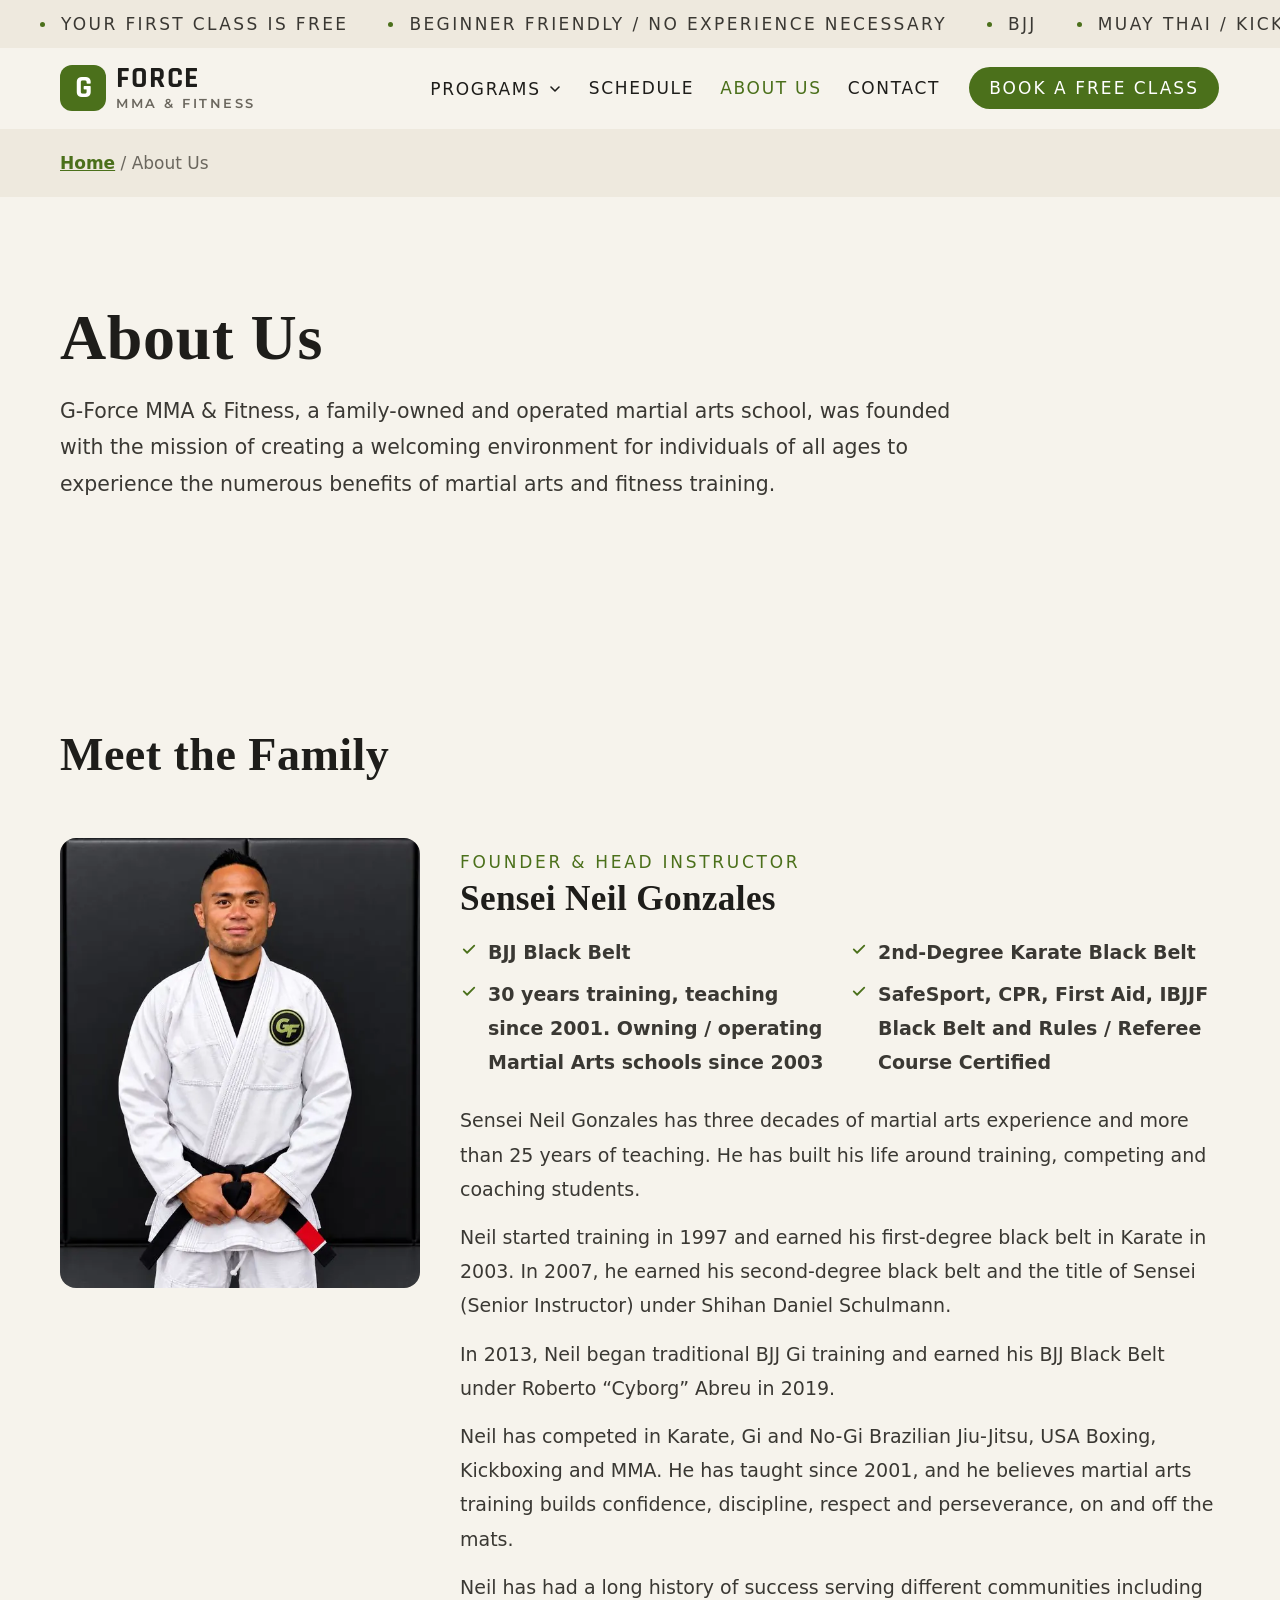
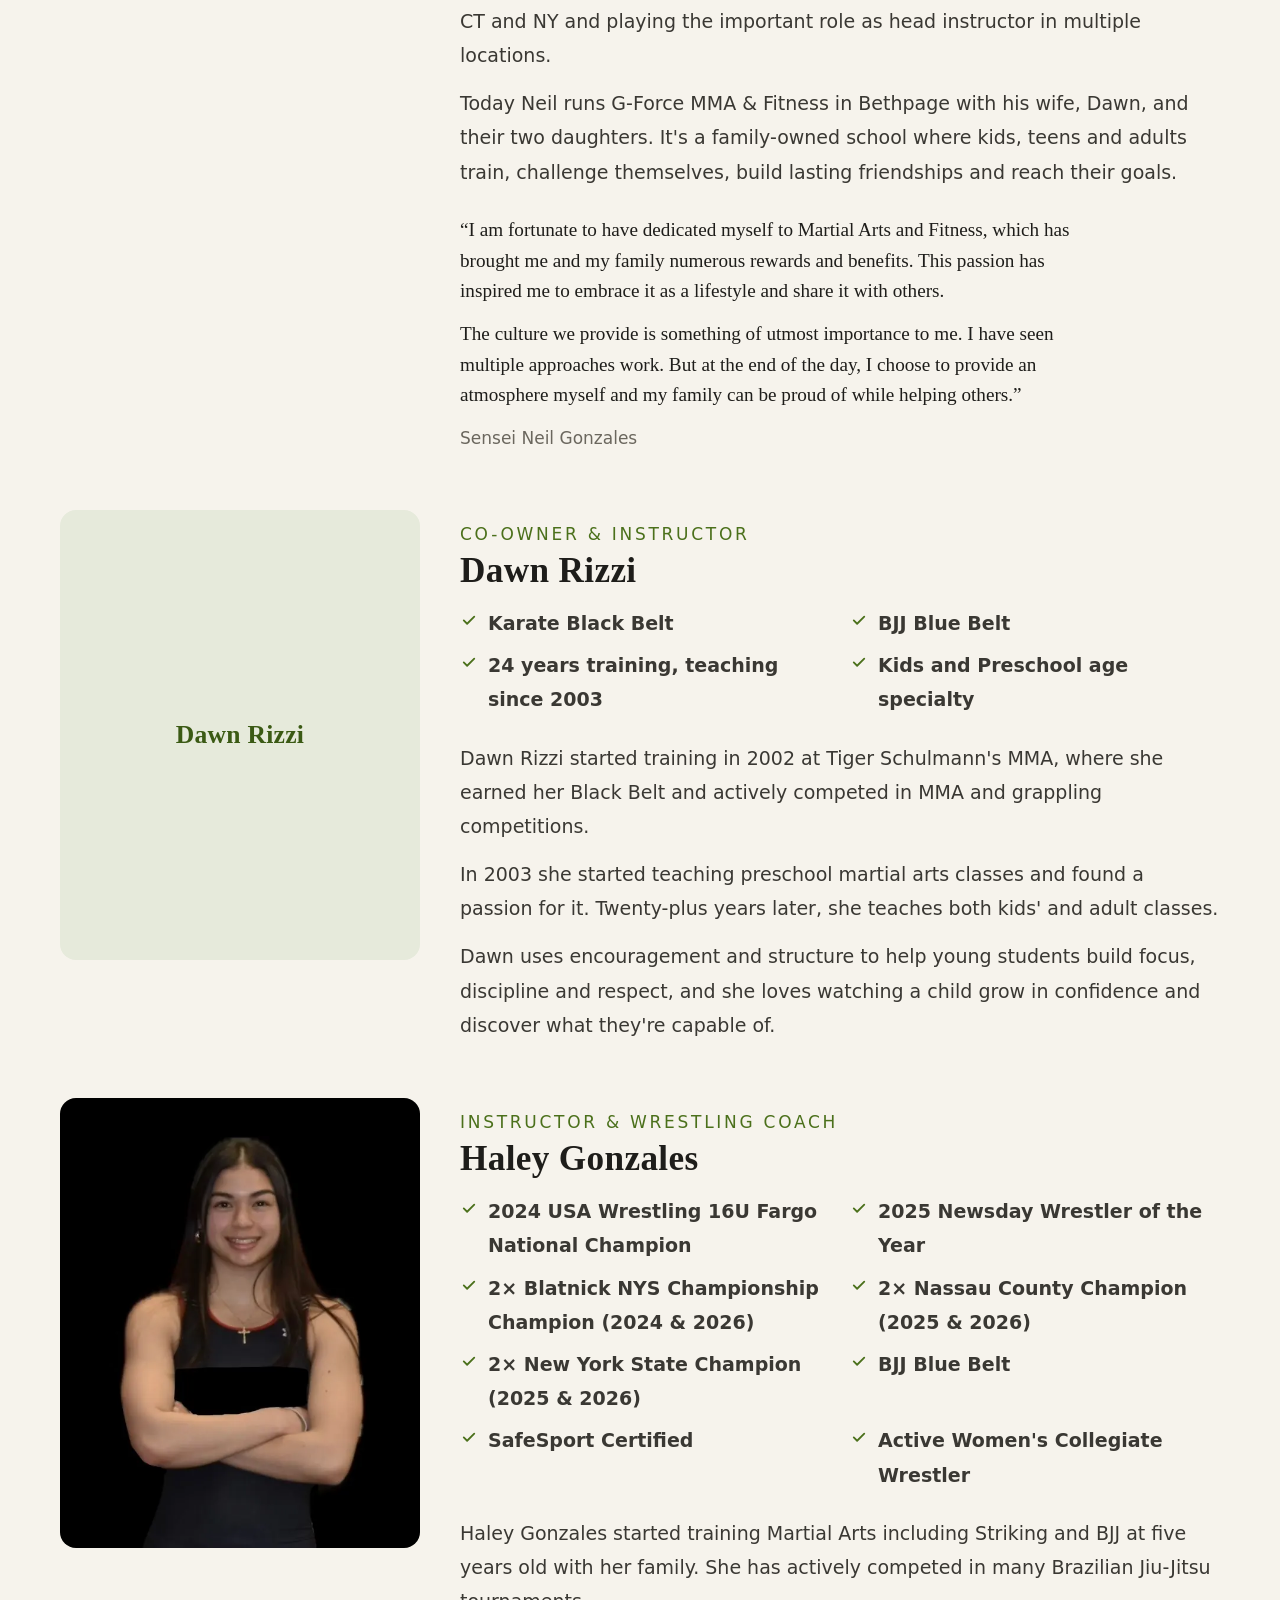
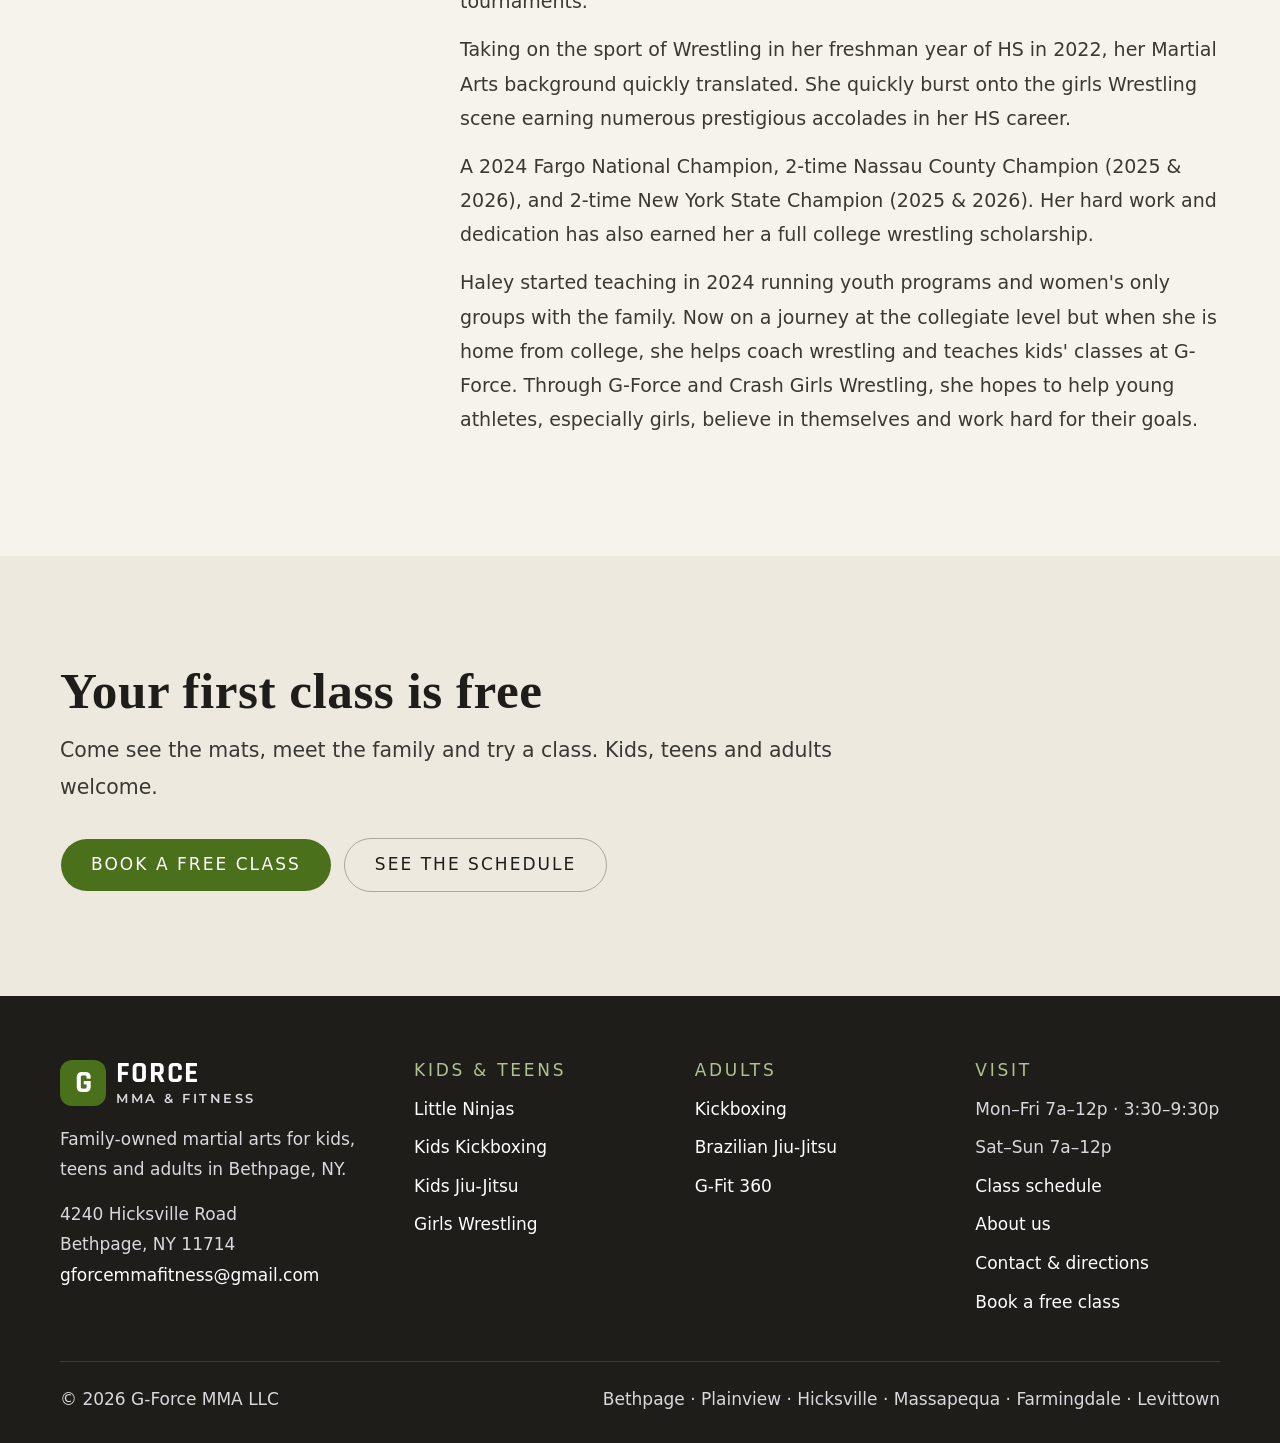
==== commit 589eb5d9: "Update from zen-v2: client edits 2026-11-09" ====
--- a/about.html
+++ b/about.html
@@ -65,7 +65,7 @@
       <div class="dd">
         <button type="button" class="dd-btn" aria-expanded="false">Programs <svg aria-hidden="true"><use href="#i-chev"/></svg></button>
         <div class="dd-menu">
-          <div><p class="dd-h">Kids &amp; teens</p><a href="little-ninjas.html">Little Ninjas</a><a href="kids-kickboxing.html">Kids Kickboxing</a><a href="kids-jiu-jitsu.html">Kids Jiu-Jitsu</a><a href="girls-wrestling.html">Girls Wrestling</a></div>
+          <div><p class="dd-h">Kids &amp; Teens</p><a href="little-ninjas.html">Little Ninjas</a><a href="kids-kickboxing.html">Kids Kickboxing</a><a href="kids-jiu-jitsu.html">Kids Jiu-Jitsu</a><a href="girls-wrestling.html">Girls Wrestling</a></div>
           <div><p class="dd-h">Adults</p><a href="kickboxing.html">Kickboxing</a><a href="jiu-jitsu.html">Brazilian Jiu-Jitsu</a><a href="g-fit-360.html">G-Fit 360</a></div>
         </div>
       </div>
@@ -83,7 +83,7 @@
 </div></section>
 <section id="instructors" aria-labelledby="inst-h"><div class="wrap">
   <div class="sec-head"><h2 id="inst-h">Meet the Family</h2></div>
-  <div class="bios"><article class="bio" id="neil"><div class="photo has-img bio-photo"><picture><source type="image/webp" srcset="img/neil-gonzales-480.webp 480w, img/neil-gonzales.webp 700w" sizes="(max-width: 900px) 100vw, 50vw"><img src="img/neil-gonzales.jpg" alt="Sensei Neil Gonzales in his gi and black belt" style="object-position:center 20%" loading="lazy" width="700" height="700"></picture></div><div><p class="role">Founder &amp; Head Instructor</p><h3>Sensei Neil Gonzales</h3><ul class="facts-list"><li><svg aria-hidden="true"><use href="#i-check"/></svg><span>BJJ Black Belt</span></li><li><svg aria-hidden="true"><use href="#i-check"/></svg><span>2nd-Degree Karate Black Belt</span></li><li><svg aria-hidden="true"><use href="#i-check"/></svg><span>30 years training, teaching since 2001. Owning / operating Martial Arts schools since 2003</span></li><li><svg aria-hidden="true"><use href="#i-check"/></svg><span>SafeSport, CPR, First Aid, IBJJF Black Belt and Rules / Referee Course Certified</span></li></ul><p>Sensei Neil Gonzales has three decades of martial arts experience and more than 25 years of teaching. He has built his life around training, competing and coaching students.</p><p>Neil started training in 1997 and earned his first-degree black belt in Karate in 2003. In 2007, he earned his second-degree black belt and the title of Sensei (Senior Instructor) under Shihan Daniel Schulmann.</p><p>In 2013, Neil began traditional BJJ Gi training and earned his BJJ Black Belt under Roberto “Cyborg” Abreu in 2019.</p><p>Neil has competed in Karate, Gi and No-Gi Brazilian Jiu-Jitsu, USA Boxing, Kickboxing and MMA. He has taught since 2001, and he believes martial arts training builds confidence, discipline, respect and perseverance, on and off the mats.</p><p>Neil has had a long history of success serving different communities including CT and NY and playing the important role as head instructor in multiple locations.</p><p>Today Neil runs G-Force MMA &amp; Fitness in Bethpage with his wife, Dawn, and their two daughters. It's a family-owned school where kids, teens and adults train, challenge themselves, build lasting friendships and reach their goals.</p><blockquote class="bio-quote"><p>“I am fortunate to have dedicated myself to Martial Arts and Fitness, which has brought me and my family numerous rewards and benefits. This passion has inspired me to embrace it as a lifestyle and share it with others.</p><p>The culture we provide is something of utmost importance to me. I have seen multiple approaches work. But at the end of the day, I choose to provide an atmosphere myself and my family can be proud of while helping others.”</p><footer>Sensei Neil Gonzales</footer></blockquote></div></article><article class="bio" id="dawn"><div class="photo need bio-photo" role="img" aria-label="Dawn Rizzi"><span class="ph-name" aria-hidden="true">Dawn Rizzi</span></div><div><p class="role">Co-Owner &amp; Instructor</p><h3>Dawn Rizzi</h3><ul class="facts-list"><li><svg aria-hidden="true"><use href="#i-check"/></svg><span>Karate Black Belt</span></li><li><svg aria-hidden="true"><use href="#i-check"/></svg><span>BJJ Blue Belt</span></li><li><svg aria-hidden="true"><use href="#i-check"/></svg><span>24 years training, teaching since 2003</span></li><li><svg aria-hidden="true"><use href="#i-check"/></svg><span>Kids and Preschool age specialty</span></li></ul><p>Dawn Rizzi started training in 2002 at Tiger Schulmann's MMA, where she earned her Black Belt and actively competed in MMA and grappling competitions.</p><p>In 2003 she started teaching preschool martial arts classes and found a passion for it. Twenty-plus years later, she teaches both kids' and adult classes.</p><p>Dawn uses encouragement and structure to help young students build focus, discipline and respect, and she loves watching a child grow in confidence and discover what they're capable of.</p></div></article><article class="bio" id="haley"><div class="photo has-img bio-photo"><picture><source type="image/webp" srcset="img/haley-gonzales-480.webp 480w, img/haley-gonzales.webp 700w" sizes="(max-width: 900px) 100vw, 50vw"><img src="img/haley-gonzales.jpg" alt="Haley Gonzales, instructor and wrestling coach" style="object-position:center 20%" loading="lazy" width="700" height="761"></picture></div><div><p class="role">Instructor &amp; Wrestling Coach</p><h3>Haley Gonzales</h3><ul class="facts-list"><li><svg aria-hidden="true"><use href="#i-check"/></svg><span>2024 USA Wrestling Fargo 16U National Champion</span></li><li><svg aria-hidden="true"><use href="#i-check"/></svg><span>2026 NYSPHSAA Girls State Champion – 132 lbs.</span></li><li><svg aria-hidden="true"><use href="#i-check"/></svg><span>2025 NYSPHSAA Girls State Champion – 120 lbs.</span></li><li><svg aria-hidden="true"><use href="#i-check"/></svg><span>Two-Time Nassau County Champion – 2025 and 2026</span></li><li><svg aria-hidden="true"><use href="#i-check"/></svg><span>2026 All-Long Island Wrestler – Newsday recognition</span></li><li><svg aria-hidden="true"><use href="#i-check"/></svg><span>2026 All-State selection</span></li><li><svg aria-hidden="true"><use href="#i-check"/></svg><span>2026 All-County selection</span></li><li><svg aria-hidden="true"><use href="#i-check"/></svg><span>2026 All-Conference selection</span></li><li><svg aria-hidden="true"><use href="#i-check"/></svg><span>2026 undefeated high school season – 18-0, surrendering only one point throughout the season</span></li><li><svg aria-hidden="true"><use href="#i-check"/></svg><span>2024 U17 Women's National Championships runner-up</span></li><li><svg aria-hidden="true"><use href="#i-check"/></svg><span>2026 New York USA Wrestling Blatnick Champion</span></li><li><svg aria-hidden="true"><use href="#i-check"/></svg><span>2026 Portuese Tournament Champion</span></li><li><svg aria-hidden="true"><use href="#i-check"/></svg><span>2026 Bison National Duals – Perfect 8-0 performance</span></li><li><svg aria-hidden="true"><use href="#i-check"/></svg><span>2024 Hicksville Comet Classic Champion and MVP Award winner</span></li><li><svg aria-hidden="true"><use href="#i-check"/></svg><span>2023 Hicksville Comet Classic Champion</span></li><li><svg aria-hidden="true"><use href="#i-check"/></svg><span>BJJ Blue Belt</span></li><li><svg aria-hidden="true"><use href="#i-check"/></svg><span>SafeSport Certified</span></li><li><svg aria-hidden="true"><use href="#i-check"/></svg><span>Active Women's Collegiate Wrestler, Felician University, Rutherford, NJ</span></li></ul><p>Haley Gonzales started training Martial Arts including Striking and BJJ at five years old with her family. She has actively competed in many Brazilian Jiu-Jitsu tournaments.</p><p>Taking on the sport of Wrestling in her freshman year of HS in 2022, her Martial Arts background quickly translated. She quickly burst onto the girls Wrestling scene earning numerous prestigious accolades in her HS career.</p><p>A 2024 Fargo National Champion, 2-time Nassau County Champion (2025 &amp; 2026), and 2-time New York State Champion (2025 &amp; 2026). Her hard work and dedication has also earned her a full college wrestling scholarship.</p><p>Haley started teaching in 2024 running youth programs and women's only groups with the family. Now on a journey at the collegiate level but when she is home from college, she helps coach wrestling and teaches kids' classes at G-Force. Through G-Force and Crash Girls Wrestling, she hopes to help young athletes, especially girls, believe in themselves and work hard for their goals.</p></div></article></div>
+  <div class="bios"><article class="bio" id="neil"><div class="photo has-img bio-photo"><picture><source type="image/webp" srcset="img/neil-gonzales-480.webp 480w, img/neil-gonzales.webp 700w" sizes="(max-width: 900px) 100vw, 50vw"><img src="img/neil-gonzales.jpg" alt="Sensei Neil Gonzales in his gi and black belt" style="object-position:center 20%" loading="lazy" width="700" height="700"></picture></div><div><p class="role">Founder &amp; Head Instructor</p><h3>Sensei Neil Gonzales</h3><ul class="facts-list"><li><svg aria-hidden="true"><use href="#i-check"/></svg><span>BJJ Black Belt</span></li><li><svg aria-hidden="true"><use href="#i-check"/></svg><span>2nd-Degree Karate Black Belt</span></li><li><svg aria-hidden="true"><use href="#i-check"/></svg><span>30 years training, teaching since 2001. Owning / operating Martial Arts schools since 2003</span></li><li><svg aria-hidden="true"><use href="#i-check"/></svg><span>SafeSport, CPR, First Aid, IBJJF Black Belt and Rules / Referee Course Certified</span></li></ul><p>Sensei Neil Gonzales has three decades of martial arts experience and more than 25 years of teaching. He has built his life around training, competing and coaching students.</p><p>Neil started training in 1997 and earned his first-degree black belt in Karate in 2003. In 2007, he earned his second-degree black belt and the title of Sensei (Senior Instructor) under Shihan Daniel Schulmann.</p><p>In 2013, Neil began traditional BJJ Gi training and earned his BJJ Black Belt under Roberto “Cyborg” Abreu in 2019.</p><p>Neil has competed in Karate, Gi and No-Gi Brazilian Jiu-Jitsu, USA Boxing, Kickboxing and MMA. He has taught since 2001, and he believes martial arts training builds confidence, discipline, respect and perseverance, on and off the mats.</p><p>Neil has had a long history of success serving different communities including CT and NY and playing the important role as head instructor in multiple locations.</p><p>Today Neil runs G-Force MMA &amp; Fitness in Bethpage with his wife, Dawn, and their two daughters. It's a family-owned school where kids, teens and adults train, challenge themselves, build lasting friendships and reach their goals.</p><blockquote class="bio-quote"><p>“I am fortunate to have dedicated myself to Martial Arts and Fitness, which has brought me and my family numerous rewards and benefits. This passion has inspired me to embrace it as a lifestyle and share it with others.</p><p>The culture we provide is something of utmost importance to me. I have seen multiple approaches work. But at the end of the day, I choose to provide an atmosphere myself and my family can be proud of while helping others.”</p><footer>Sensei Neil Gonzales</footer></blockquote></div></article><article class="bio" id="dawn"><div class="photo need bio-photo" role="img" aria-label="Dawn Rizzi"><span class="ph-name" aria-hidden="true">Dawn Rizzi</span></div><div><p class="role">Co-Owner &amp; Instructor</p><h3>Dawn Rizzi</h3><ul class="facts-list"><li><svg aria-hidden="true"><use href="#i-check"/></svg><span>Karate Black Belt</span></li><li><svg aria-hidden="true"><use href="#i-check"/></svg><span>BJJ Blue Belt</span></li><li><svg aria-hidden="true"><use href="#i-check"/></svg><span>24 years training, teaching since 2003</span></li><li><svg aria-hidden="true"><use href="#i-check"/></svg><span>Kids and Preschool age specialty</span></li></ul><p>Dawn Rizzi started training in 2002 at Tiger Schulmann's MMA, where she earned her Black Belt and actively competed in MMA and grappling competitions.</p><p>In 2003 she started teaching preschool martial arts classes and found a passion for it. Twenty-plus years later, she teaches both kids' and adult classes.</p><p>Dawn uses encouragement and structure to help young students build focus, discipline and respect, and she loves watching a child grow in confidence and discover what they're capable of.</p></div></article><article class="bio" id="haley"><div class="photo has-img bio-photo"><picture><source type="image/webp" srcset="img/haley-gonzales-480.webp 480w, img/haley-gonzales.webp 700w" sizes="(max-width: 900px) 100vw, 50vw"><img src="img/haley-gonzales.jpg" alt="Haley Gonzales, instructor and wrestling coach" style="object-position:center 20%" loading="lazy" width="700" height="761"></picture></div><div><p class="role">Instructor &amp; Wrestling Coach</p><h3>Haley Gonzales</h3><ul class="facts-list"><li><svg aria-hidden="true"><use href="#i-check"/></svg><span>2024 USA Wrestling 16U Fargo National Champion</span></li><li><svg aria-hidden="true"><use href="#i-check"/></svg><span>2025 Newsday Wrestler of the Year</span></li><li><svg aria-hidden="true"><use href="#i-check"/></svg><span>2× Blatnick NYS Championship Champion (2024 &amp; 2026)</span></li><li><svg aria-hidden="true"><use href="#i-check"/></svg><span>2× Nassau County Champion (2025 &amp; 2026)</span></li><li><svg aria-hidden="true"><use href="#i-check"/></svg><span>2× New York State Champion (2025 &amp; 2026)</span></li><li><svg aria-hidden="true"><use href="#i-check"/></svg><span>BJJ Blue Belt</span></li><li><svg aria-hidden="true"><use href="#i-check"/></svg><span>SafeSport Certified</span></li><li><svg aria-hidden="true"><use href="#i-check"/></svg><span>Active Women's Collegiate Wrestler</span></li></ul><p>Haley Gonzales started training Martial Arts including Striking and BJJ at five years old with her family. She has actively competed in many Brazilian Jiu-Jitsu tournaments.</p><p>Taking on the sport of Wrestling in her freshman year of HS in 2022, her Martial Arts background quickly translated. She quickly burst onto the girls Wrestling scene earning numerous prestigious accolades in her HS career.</p><p>A 2024 Fargo National Champion, 2-time Nassau County Champion (2025 &amp; 2026), and 2-time New York State Champion (2025 &amp; 2026). Her hard work and dedication has also earned her a full college wrestling scholarship.</p><p>Haley started teaching in 2024 running youth programs and women's only groups with the family. Now on a journey at the collegiate level but when she is home from college, she helps coach wrestling and teaches kids' classes at G-Force. Through G-Force and Crash Girls Wrestling, she hopes to help young athletes, especially girls, believe in themselves and work hard for their goals.</p></div></article></div>
 </div></section>
 <section class="cta-band" aria-label="Book a free class"><div class="wrap">
   <div><h2>Your first class is free<span class="volt"></span></h2><p class="lede">Come see the mats, meet the family and try a class. Kids, teens and adults welcome.</p></div>
@@ -99,7 +99,7 @@
         <p style="margin-top:14px">4240 Hicksville Road<br>Bethpage, NY 11714<br><a href="mailto:gforcemmafitness@gmail.com">gforcemmafitness@gmail.com</a></p>
       </div>
       <div>
-        <h4>Kids &amp; teens</h4>
+        <h4>Kids &amp; Teens</h4>
         <ul><li><a href="little-ninjas.html">Little Ninjas</a></li><li><a href="kids-kickboxing.html">Kids Kickboxing</a></li><li><a href="kids-jiu-jitsu.html">Kids Jiu-Jitsu</a></li><li><a href="girls-wrestling.html">Girls Wrestling</a></li></ul>
       </div>
       <div>
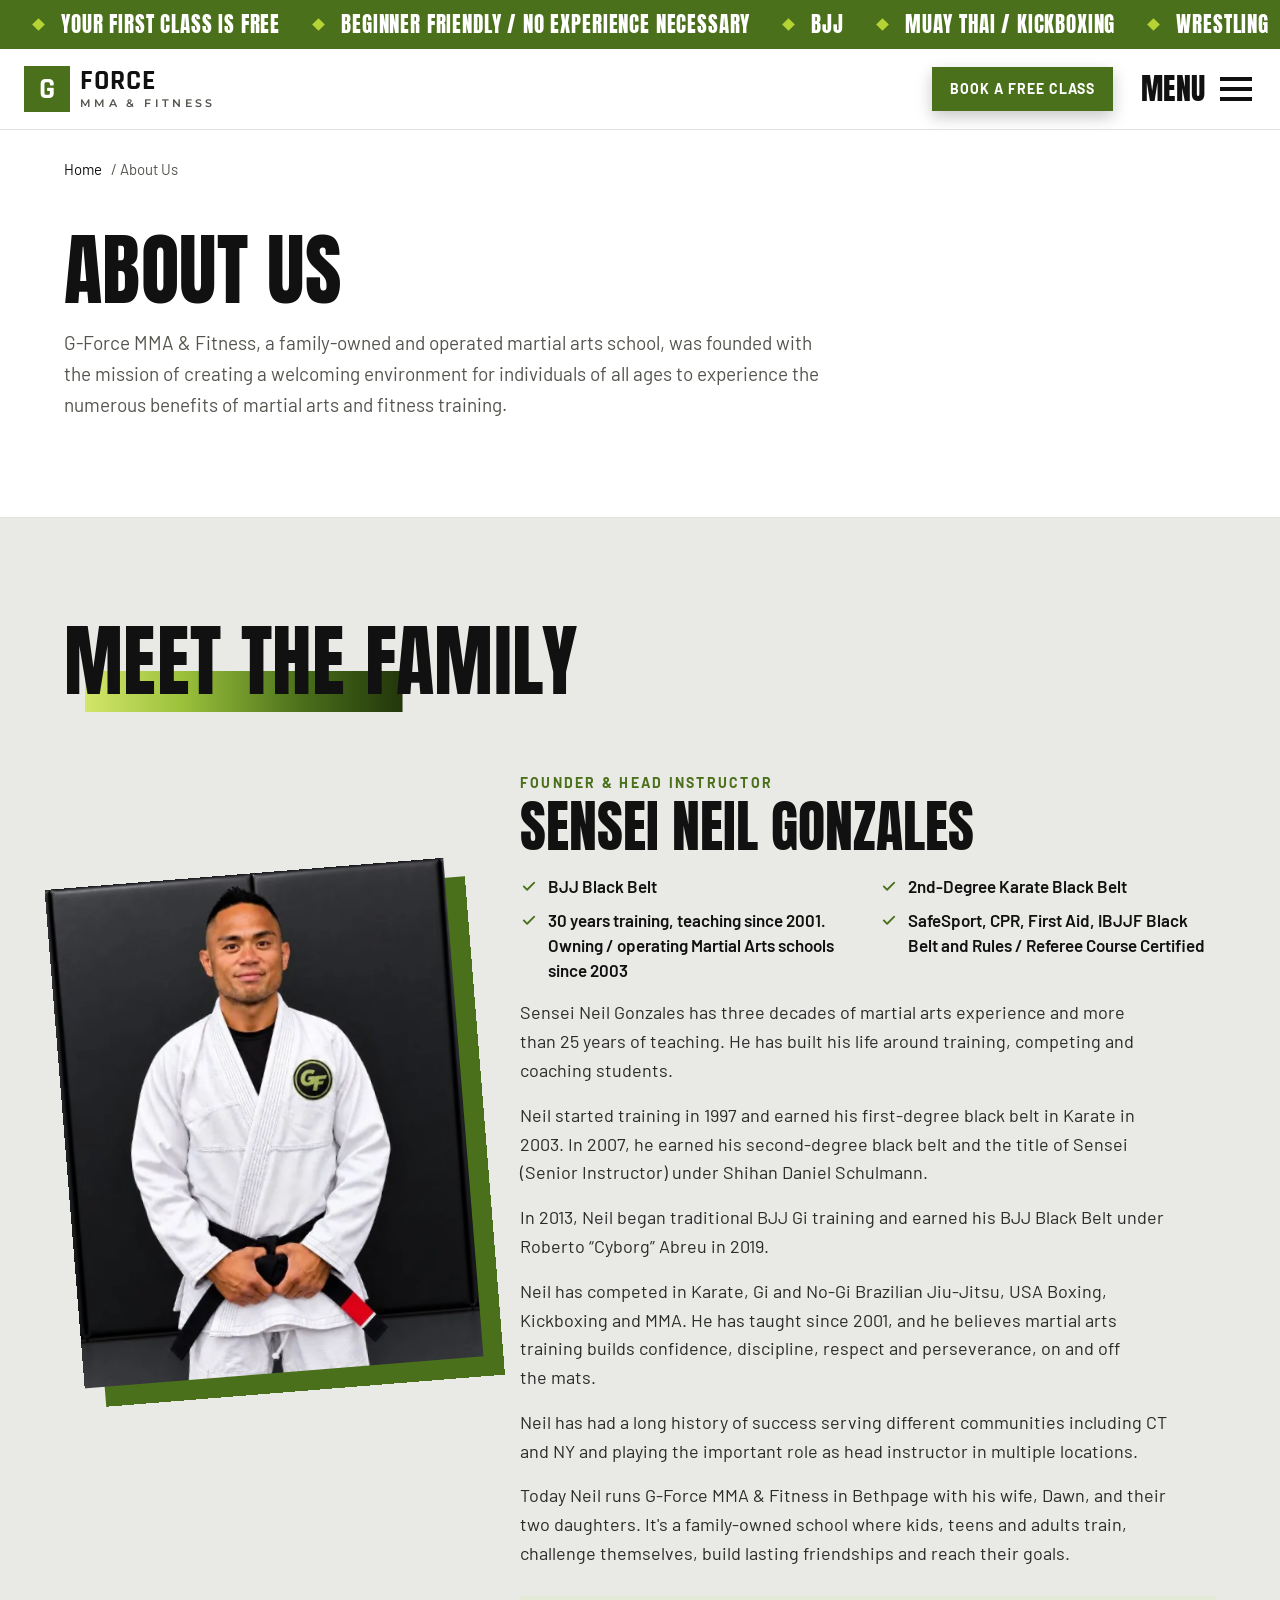
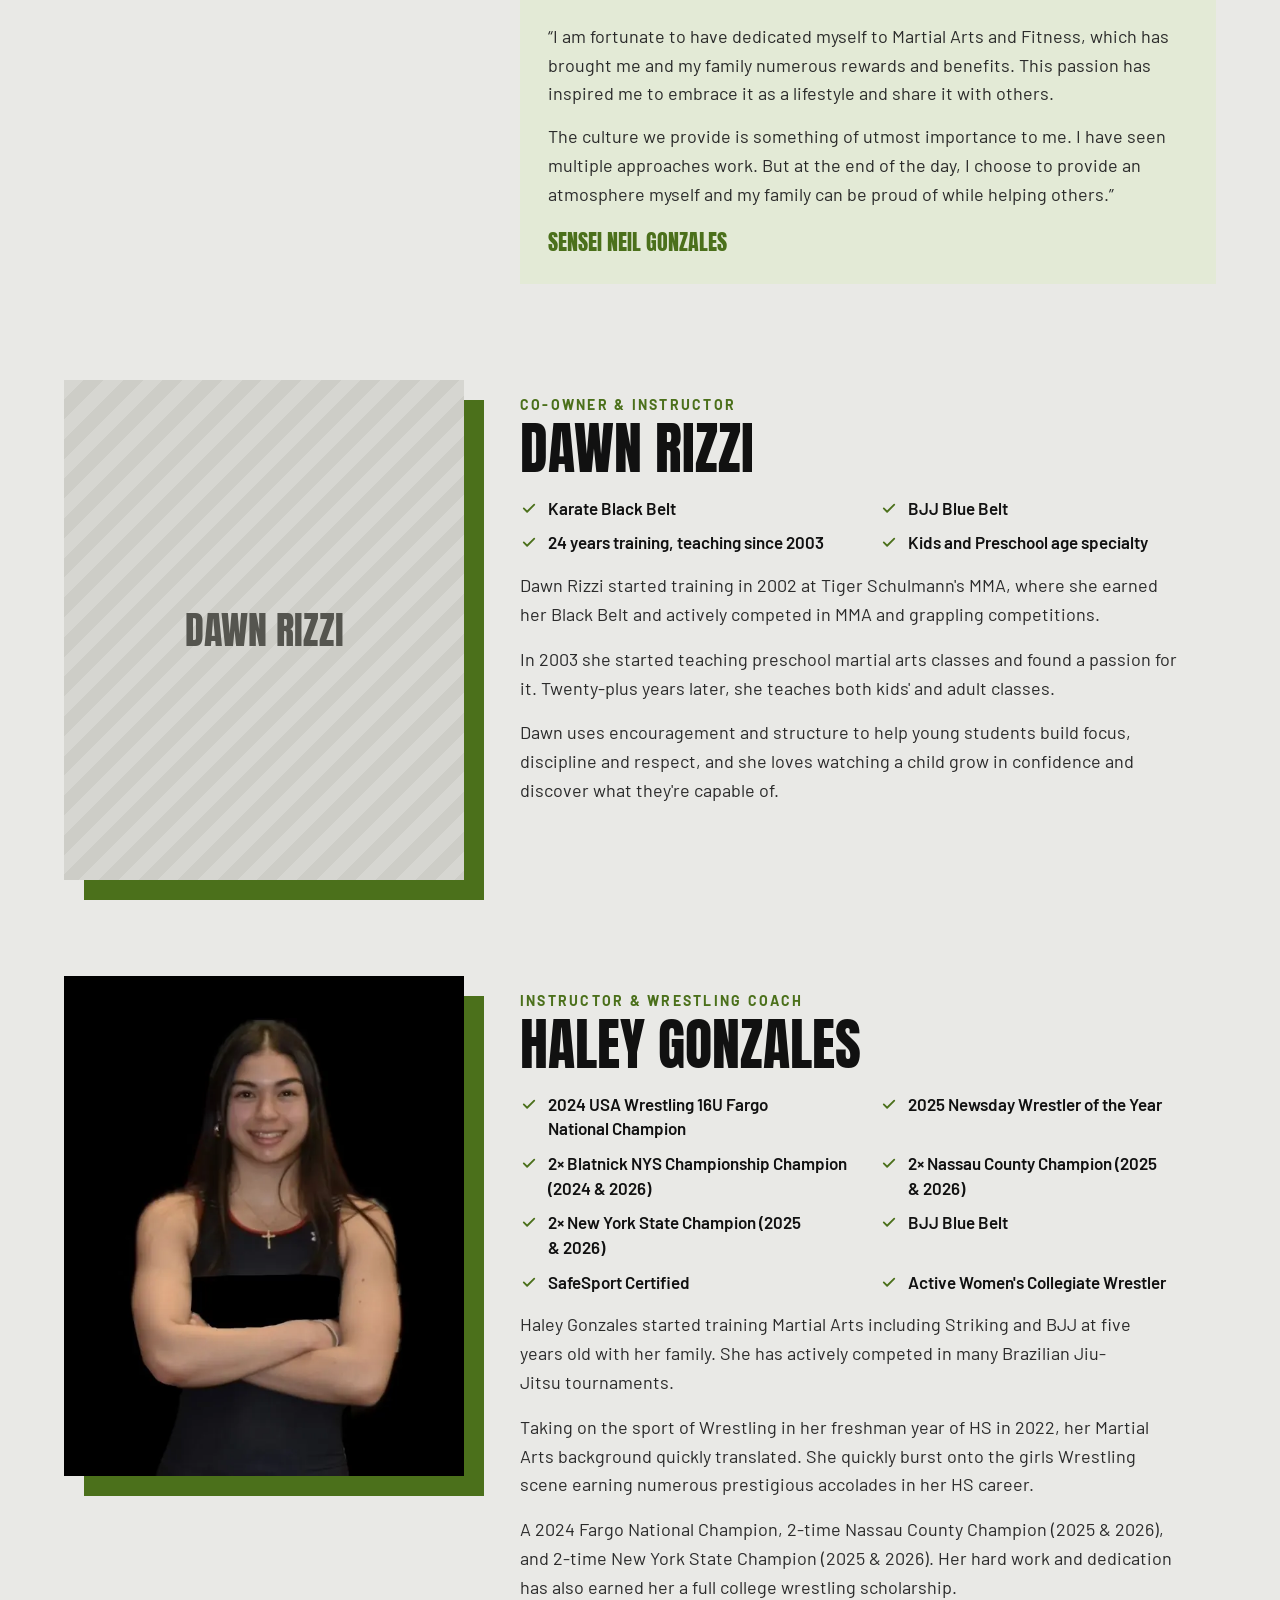
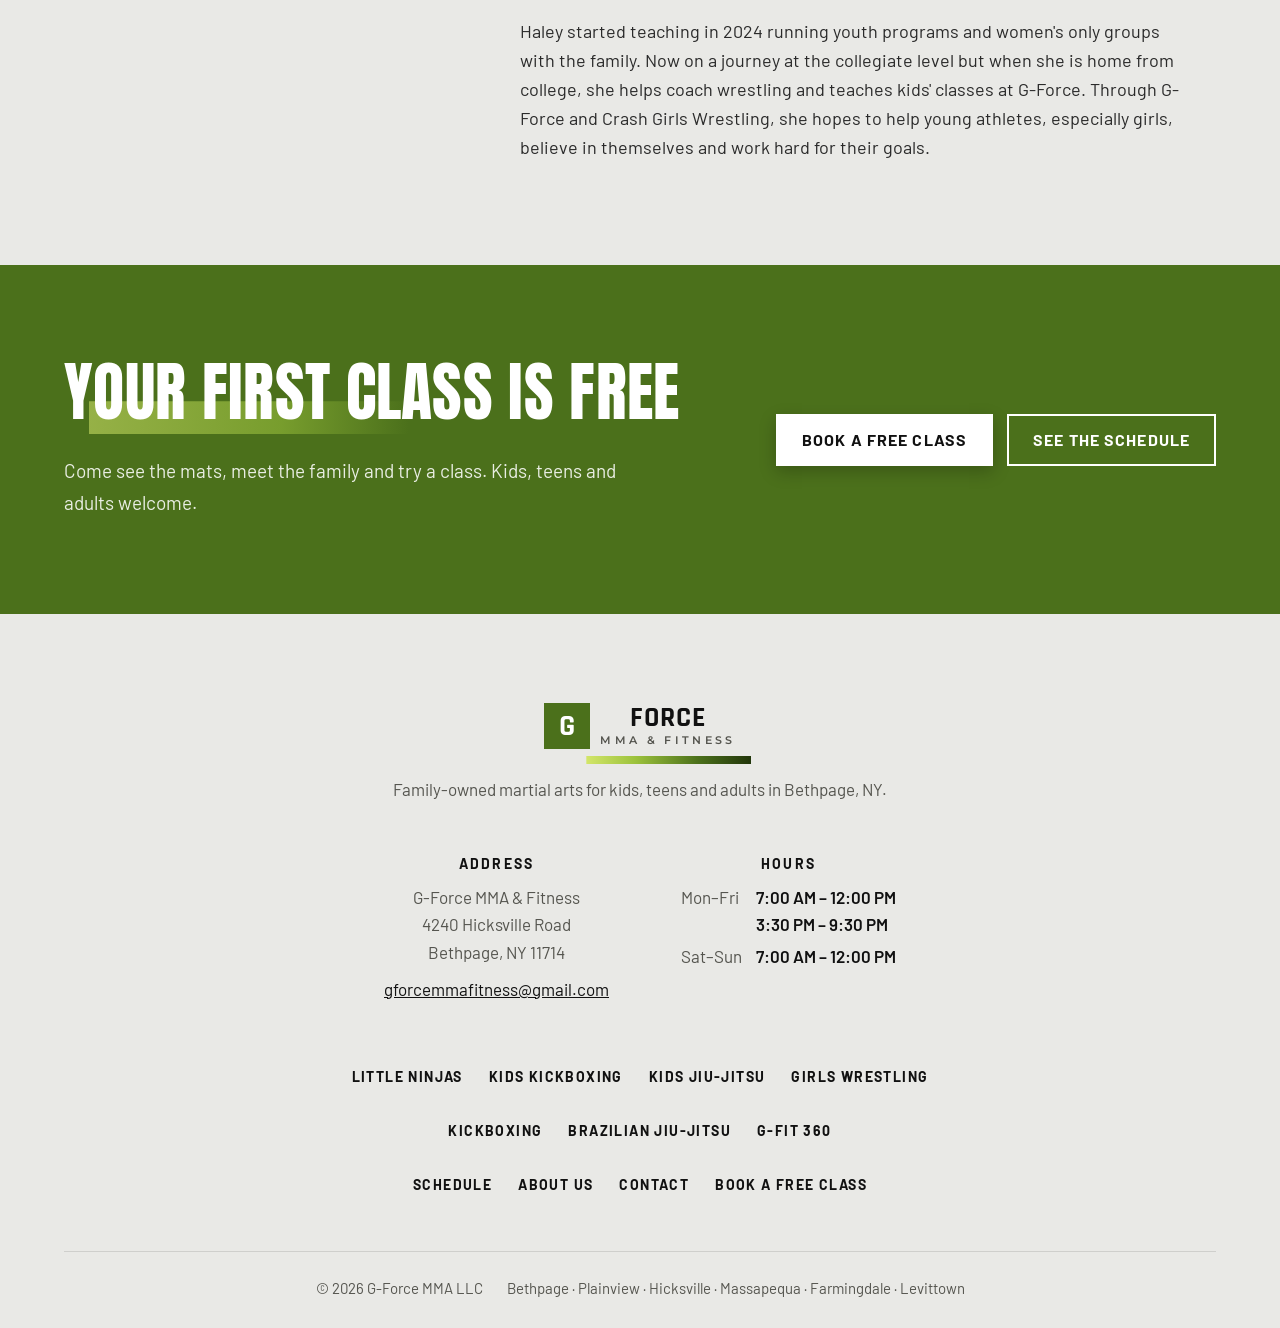
==== commit e38d9728: "Go live with Zen 3.0 (Fenriz-style layout and micro-animations)" ====
--- a/about.html
+++ b/about.html
@@ -7,14 +7,13 @@
 <meta property="og:type" content="website"><meta property="og:site_name" content="G-Force MMA &amp; Fitness">
 <meta property="og:title" content="About G-Force MMA &amp; Fitness | Family-Owned in Bethpage, NY"><meta property="og:description" content="Meet Neil, Dawn and Haley, the family behind G-Force MMA &amp; Fitness in Bethpage, NY. A BJJ black belt, 30 years of training, and a national champion on staff.">
 <meta property="og:url" content="https://g-forcemma.com/about.html"><meta property="og:image" content="https://g-forcemma.com/img/hero-kids-bjj.jpg">
-<meta name="theme-color" content="#0B0B0C">
+<meta name="theme-color" content="#FFFFFF">
 <link rel="preconnect" href="https://fonts.googleapis.com">
 <link rel="preconnect" href="https://fonts.gstatic.com" crossorigin>
-<link rel="stylesheet" href="https://fonts.googleapis.com/css2?family=Rajdhani:wght@700&family=Montserrat:wght@600&display=swap">
-<link rel="preload" href="fonts/zen-kaku-gothic-new-400-latin.woff2" as="font" type="font/woff2" crossorigin>
-<link rel="preload" href="fonts/shippori-mincho-600-latin.woff2" as="font" type="font/woff2" crossorigin>
-<link rel="stylesheet" href="fonts.css">
+<link rel="stylesheet" href="https://fonts.googleapis.com/css2?family=Anton&family=Barlow:wght@400;500;600;700&family=Rajdhani:wght@700&family=Montserrat:wght@600&display=swap">
 <link rel="stylesheet" href="site.css">
+<script>if(!matchMedia("(prefers-reduced-motion: reduce)").matches)document.documentElement.classList.add("motion")</script>
+
 <script>
 window.GF_CONFIG = {
   formEndpoint: "", mailto: "gforcemmafitness@gmail.com",   // GoHighLevel inbound-webhook URL (or any POST endpoint). Empty = draft mode.
@@ -57,23 +56,16 @@
 <div class="tick" role="region" aria-label="Highlights"><div class="tick-track"><div class="tick-run"><span class="tick-i">Your First Class is Free</span><span class="tick-i">Beginner Friendly / No Experience Necessary</span><span class="tick-i">BJJ</span><span class="tick-i">Muay Thai / Kickboxing</span><span class="tick-i">Wrestling</span><span class="tick-i">Pre-school Programs</span><span class="tick-i">Self-Defense</span><span class="tick-i">Anti-Bullying</span><span class="tick-i">Family-owned in Bethpage</span><span class="tick-i">4240 Hicksville Road NY</span></div><div class="tick-run" aria-hidden="true"><span class="tick-i">Your First Class is Free</span><span class="tick-i">Beginner Friendly / No Experience Necessary</span><span class="tick-i">BJJ</span><span class="tick-i">Muay Thai / Kickboxing</span><span class="tick-i">Wrestling</span><span class="tick-i">Pre-school Programs</span><span class="tick-i">Self-Defense</span><span class="tick-i">Anti-Bullying</span><span class="tick-i">Family-owned in Bethpage</span><span class="tick-i">4240 Hicksville Road NY</span></div></div></div>
 <header class="hdr">
   <div class="wrap">
-    <a class="logo" href="index.html" aria-label="G-Force MMA &amp; Fitness home">
-      <span class="g" aria-hidden="true">G</span>
-      <span class="wm"><b>FORCE</b><small>MMA &amp; FITNESS</small></span>
-    </a>
-    <nav class="nav" aria-label="Main" id="mainnav">
-      <div class="dd">
-        <button type="button" class="dd-btn" aria-expanded="false">Programs <svg aria-hidden="true"><use href="#i-chev"/></svg></button>
-        <div class="dd-menu">
-          <div><p class="dd-h">Kids &amp; Teens</p><a href="little-ninjas.html">Little Ninjas</a><a href="kids-kickboxing.html">Kids Kickboxing</a><a href="kids-jiu-jitsu.html">Kids Jiu-Jitsu</a><a href="girls-wrestling.html">Girls Wrestling</a></div>
-          <div><p class="dd-h">Adults</p><a href="kickboxing.html">Kickboxing</a><a href="jiu-jitsu.html">Brazilian Jiu-Jitsu</a><a href="g-fit-360.html">G-Fit 360</a></div>
-        </div>
-      </div>
-      <a href="schedule.html">Schedule</a><a href="about.html" aria-current="page">About Us</a><a href="contact.html">Contact</a>
-    </nav>
+    <a class="logo" href="index.html" aria-label="G-Force MMA &amp; Fitness home"><span class="g" aria-hidden="true">G</span><span class="wm"><b>FORCE</b><small>MMA &amp; FITNESS</small></span></a>
     <a class="btn btn-primary btn-sm hdr-cta" href="contact.html#book">Book a Free Class</a>
-    <button class="menu-btn" type="button" aria-label="Open menu" aria-expanded="false" aria-controls="mainnav" id="menuBtn"><svg aria-hidden="true"><use href="#i-menu"/></svg></button>
+    <button class="menu-btn" type="button" aria-expanded="false" aria-controls="mainnav" id="menuBtn"><span class="mb-t">Menu</span><span class="mb-i" aria-hidden="true"><i></i><i></i><i></i></span></button>
   </div>
+  <nav class="nav" aria-label="Main" id="mainnav">
+    <div class="wrap">
+      <div class="nav-cols"><div class="nav-col"><p class="nav-h">Kids &amp; Teens</p><a href="little-ninjas.html">Little Ninjas</a><a href="kids-kickboxing.html">Kids Kickboxing</a><a href="kids-jiu-jitsu.html">Kids Jiu-Jitsu</a><a href="girls-wrestling.html">Girls Wrestling</a></div><div class="nav-col"><p class="nav-h">Adults</p><a href="kickboxing.html">Kickboxing</a><a href="jiu-jitsu.html">Brazilian Jiu-Jitsu</a><a href="g-fit-360.html">G-Fit 360</a></div><div class="nav-col"><p class="nav-h">G-Force</p><a href="index.html">Home</a><a href="schedule.html">Schedule</a><a href="about.html" aria-current="page">About Us</a><a href="contact.html">Contact</a></div></div>
+      <div class="nav-foot"><p>4240 Hicksville Road, Bethpage, NY 11714</p><a class="btn btn-primary" href="contact.html#book">Book a Free Class</a></div>
+    </div>
+  </nav>
 </header>
 <main id="top">
 <nav class="crumbs" aria-label="Breadcrumb"><div class="wrap"><a href="index.html">Home</a> <span aria-hidden="true">/</span> <span aria-current="page">About Us</span></div></nav>
@@ -92,36 +84,25 @@
 </main>
 <footer class="foot">
   <div class="wrap">
-    <div class="cols">
-      <div>
-        <a class="logo" href="index.html" aria-label="G-Force MMA & Fitness home"><span class="g" aria-hidden="true">G</span><span class="wm"><b>FORCE</b><small>MMA &amp; FITNESS</small></span></a>
-        <p style="margin-top:18px;max-width:34ch">Family-owned martial arts for kids, teens and adults in Bethpage, NY.</p>
-        <p style="margin-top:14px">4240 Hicksville Road<br>Bethpage, NY 11714<br><a href="mailto:gforcemmafitness@gmail.com">gforcemmafitness@gmail.com</a></p>
-      </div>
-      <div>
-        <h4>Kids &amp; Teens</h4>
-        <ul><li><a href="little-ninjas.html">Little Ninjas</a></li><li><a href="kids-kickboxing.html">Kids Kickboxing</a></li><li><a href="kids-jiu-jitsu.html">Kids Jiu-Jitsu</a></li><li><a href="girls-wrestling.html">Girls Wrestling</a></li></ul>
-      </div>
-      <div>
-        <h4>Adults</h4>
-        <ul><li><a href="kickboxing.html">Kickboxing</a></li><li><a href="jiu-jitsu.html">Brazilian Jiu-Jitsu</a></li><li><a href="g-fit-360.html">G-Fit 360</a></li></ul>
-      </div>
-      <div>
-        <h4>Visit</h4>
-        <ul><li>Mon–Fri 7a–12p · 3:30–9:30p</li><li>Sat–Sun 7a–12p</li><li><a href="schedule.html">Class schedule</a></li><li><a href="about.html">About us</a></li><li><a href="contact.html">Contact &amp; directions</a></li><li><a href="contact.html#book">Book a free class</a></li></ul>
-      </div>
+    <div class="foot-logo"><a class="logo" href="index.html" aria-label="G-Force MMA &amp; Fitness home"><span class="g" aria-hidden="true">G</span><span class="wm"><b>FORCE</b><small>MMA &amp; FITNESS</small></span></a></div>
+    <p class="foot-tag">Family-owned martial arts for kids, teens and adults in Bethpage, NY.</p>
+    <div class="foot-cols">
+      <div><h4>Address</h4><p>G-Force MMA &amp; Fitness<br>4240 Hicksville Road<br>Bethpage, NY 11714</p><p><a href="mailto:gforcemmafitness@gmail.com">gforcemmafitness@gmail.com</a></p></div>
+      <div><h4>Hours</h4><dl class="foot-hours"><dt>Mon–Fri</dt><dd>7:00 AM – 12:00 PM<br>3:30 PM – 9:30 PM</dd><dt>Sat–Sun</dt><dd>7:00 AM – 12:00 PM</dd></dl></div>
     </div>
-    <div class="base">
-      <span><span class="belt" aria-hidden="true"><span class="tip"><i></i><i></i><i></i><i></i></span></span>© 2026 G-Force MMA LLC</span>
-      <span>Bethpage · Plainview · Hicksville · Massapequa · Farmingdale · Levittown</span>
-    </div>
+    <nav class="foot-links" aria-label="Kids and teens programs"><a href="little-ninjas.html">Little Ninjas</a><a href="kids-kickboxing.html">Kids Kickboxing</a><a href="kids-jiu-jitsu.html">Kids Jiu-Jitsu</a><a href="girls-wrestling.html">Girls Wrestling</a></nav>
+    <nav class="foot-links foot-links-2" aria-label="Adult programs"><a href="kickboxing.html">Kickboxing</a><a href="jiu-jitsu.html">Brazilian Jiu-Jitsu</a><a href="g-fit-360.html">G-Fit 360</a></nav>
+    <nav class="foot-links foot-links-2" aria-label="Site"><a href="schedule.html">Schedule</a><a href="about.html">About Us</a><a href="contact.html">Contact</a><a href="contact.html#book">Book a Free Class</a></nav>
+    <div class="base"><span>© 2026 G-Force MMA LLC</span><span>Bethpage · Plainview · Hicksville · Massapequa · Farmingdale · Levittown</span></div>
   </div>
 </footer>
 <div class="mcta">
   <a class="btn btn-primary" href="contact.html#book">Book a Free Class</a>
   <a class="call" href="mailto:gforcemmafitness@gmail.com" aria-label="Email G-Force"><svg aria-hidden="true"><use href="#i-mail"/></svg></a>
+</div>
 <script src="schedule-data.js"></script>
 <script src="site.js"></script>
+<script src="motion.js" defer></script>
 <script src="booking.js" defer></script>
 
 </body></html>
--- a/site.css
+++ b/site.css
@@ -1,1303 +1,827 @@
-
-/* Layout: bright single-scroll homepage. Split hero (copy left, real kids-class photo right), then
-   age-grouped program grid, parent outcomes, the family, a black Bushido band, steps, facility,
-   FAQ, location, and a green booking band. Light theme only, by client choice. */
+/* G-Force Zen 3.0: Zen 2.0 in light mode. Same layout and markup; the light-mode block at the end of this file
+   overrides the dark sections. Original Zen 2.0 notes follow.
+   Layout and feel modeled on fenriz-gym.com (Berlin): black and light-grey sections, heavy condensed
+   uppercase headings with a colour bar behind them, full-bleed black-and-white photo breaks, image
+   tiles for classes, a full-screen menu and a centred footer. Everything inside is G-Force's own:
+   their wording, their photos, their brand green in place of Fenriz's yellow-to-blue gradient.
+   Fonts: Anton (headings, free stand-in for Fenriz's paid display face) and Barlow (body). */
+
 :root{
-  --gf-green:#4B701B; --gf-green-deep:#3B5A14; --gf-green-tint:#E9F0DF; --gf-mist:#F5F7F1;
-  --gf-ink:#0E110C; --gf-black:#000000; --gf-body:#1F231C; --gf-muted:#3E4538; --gf-line:#DCE3D2; --gf-white:#FFFFFF;
-  --gf-note:#FFF1B8; --gf-note-ink:#5A4300;
-  --f-display:"Rajdhani","Arial Narrow","Helvetica Neue",Arial,sans-serif;
-  --f-body:"Montserrat",system-ui,-apple-system,"Segoe UI",Roboto,Arial,sans-serif;
-  --r-btn:8px; --r-card:16px;
-  --shadow:0 10px 30px rgba(14,17,12,.12);
+  --black:#0B0B0B; --dark:#1B1B1B; --dark-2:#242424; --light:#E9E9E6; --paper:#F4F4F1; --white:#FFFFFF;
+  --ink:#111111; --body:#2A2A2A; --muted:#55554F; --line:rgba(17,17,17,.14);
+  --on-dark:#E4E4E0; --on-dark-2:#B5B5AE; --hair-d:rgba(255,255,255,.14);
+  --green:#4B701B; --green-deep:#3B5A14; --lime:#B5D334; --green-tint:#E3EAD6;
+  --bar:linear-gradient(90deg,#D3E66A 0%,#9CC23C 30%,#4B701B 68%,#22360B 100%);
+  --note:#FFF1B8; --note-ink:#5A4300;
+  --f-display:"Anton","Impact","Arial Narrow",sans-serif;
+  --f-body:"Barlow",system-ui,-apple-system,"Segoe UI",Roboto,Arial,sans-serif;
   --container:1200px;
   color-scheme:light;
 }
 *{box-sizing:border-box}
-html{scroll-behavior:smooth}
-body{background:var(--gf-white);color:var(--gf-body);font-family:var(--f-body);font-size:19px;line-height:1.65;-webkit-font-smoothing:antialiased}
+html{scroll-behavior:smooth;-webkit-text-size-adjust:100%}
+body{margin:0;background:var(--light);color:var(--body);font:400 18px/1.6 var(--f-body);-webkit-font-smoothing:antialiased;overflow-x:clip}
 img{display:block;max-width:100%}
-a{color:var(--gf-green)}
-:focus-visible{outline:3px solid var(--gf-green);outline-offset:2px;border-radius:4px}
-h1,h2,h3{font-family:var(--f-display);color:var(--gf-ink);margin:0;text-wrap:balance}
+a{color:var(--green)}
+:focus-visible{outline:3px solid var(--lime);outline-offset:2px}
+h1,h2,h3,h4{margin:0;color:var(--ink);text-wrap:balance}
 p{margin:0}
-.wrap{max-width:var(--container);margin:0 auto;padding-inline:20px}
+.nw{white-space:nowrap}
+p,li,dd,figcaption,blockquote,summary,.lede{text-wrap:pretty}
+ul,ol{margin:0;padding:0}
+.wrap{max-width:var(--container);margin:0 auto;padding-inline:24px}
 [hidden]{display:none!important}
 .sr{position:absolute;width:1px;height:1px;overflow:hidden;clip:rect(0 0 0 0);white-space:nowrap}
-
-/* Draft notes */
-.draftbar{background:var(--gf-ink);color:#fff;font-size:17px}
+.skip{position:absolute;left:-9999px;top:0;z-index:100;background:var(--white);color:var(--ink);padding:12px 16px}
+.skip:focus{left:12px;top:12px}
+section{padding-block:104px;scroll-margin-top:72px}
+.belt{display:none}
+
+/* Draft bar and yellow notes */
+.draftbar{background:#000;color:#fff;font-size:16px;border-bottom:1px solid var(--hair-d)}
 .draftbar .wrap{display:flex;gap:12px;align-items:center;justify-content:space-between;padding-block:8px;flex-wrap:wrap}
-.draftbar b{font-weight:600}
-.draftbar button{background:transparent;color:#fff;border:1px solid rgba(255,255,255,.4);border-radius:999px;padding:4px 12px;font:600 17px var(--f-body);cursor:pointer}
-.todo{background:var(--gf-note);color:var(--gf-note-ink);border-radius:4px;padding:1px 6px;font-weight:600;font-size:.9em;-webkit-box-decoration-break:clone;box-decoration-break:clone}
+.draft-actions{display:flex;gap:10px;flex-wrap:wrap}
+.draftbar a,.draftbar button{display:inline-flex;align-items:center;min-height:44px;padding:0 12px;border:1px solid rgba(255,255,255,.35);background:transparent;color:#fff;font:600 15px var(--f-body);text-decoration:none;cursor:pointer}
+.todo{background:var(--note);color:var(--note-ink);padding:1px 6px;font-weight:600;font-size:.9em;-webkit-box-decoration-break:clone;box-decoration-break:clone;text-transform:none;letter-spacing:0;font-family:var(--f-body)}
 html.hide-notes .todo{background:transparent;color:inherit;padding:0;font-weight:inherit}
 html.hide-notes .todo.only-note{display:none}
 
-/* Top utility bar */
-.util{background:var(--gf-mist);border-bottom:1px solid var(--gf-line);font-size:17px;color:var(--gf-muted)}
-.util .wrap{display:flex;gap:20px;align-items:center;justify-content:space-between;padding-block:8px;flex-wrap:wrap}
-.util span{display:inline-flex;align-items:center;gap:6px}
-.util svg{width:15px;height:15px;color:var(--gf-green)}
+/* Buttons: square, bold, uppercase, like the template */
+.btn{display:inline-flex;align-items:center;justify-content:center;gap:10px;min-height:52px;padding:0 26px;border:0;border-radius:0;font:700 16px/1.1 var(--f-body);letter-spacing:.07em;text-transform:uppercase;text-decoration:none;text-align:center;cursor:pointer;box-shadow:0 6px 16px rgba(0,0,0,.22);transition:background .15s,color .15s,transform .15s}
+.btn:hover{transform:translateY(-1px)}
+.btn-primary{background:var(--green);color:#fff}
+.btn-primary:hover{background:var(--green-deep)}
+.btn-dark,.btn-secondary{background:var(--black);color:#fff}
+.btn-dark:hover,.btn-secondary:hover{background:#333}
+.btn-light,.btn-ghost-light{background:#fff;color:var(--ink)}
+.btn-light:hover,.btn-ghost-light:hover{background:var(--lime)}
+.btn-sm{min-height:44px;padding:0 18px;font-size:14px}
+.btn-lg{min-height:60px;padding:0 34px;font-size:17px}
+.ctas{display:flex;gap:14px;flex-wrap:wrap;margin-top:36px}
+.ctas.center{justify-content:center}
 
 /* Header */
-.hdr{position:sticky;top:env(safe-area-inset-top,0px);z-index:20;background:rgba(255,255,255,.96);backdrop-filter:saturate(1.4) blur(8px);border-bottom:1px solid var(--gf-line)}
-.hdr .wrap{display:flex;align-items:center;gap:28px;height:76px}
-.logo{display:flex;align-items:center;gap:10px;text-decoration:none;color:var(--gf-ink);flex:none}
-.logo .g{width:44px;height:44px;border-radius:10px;background:var(--gf-green);color:#fff;display:grid;place-items:center;font:700 37px/1 var(--f-display)}
+.hdr{position:sticky;top:0;z-index:50;background:var(--black);color:#fff}
+.hdr>.wrap{position:relative;z-index:2;display:flex;align-items:center;gap:20px;height:80px;max-width:1320px}
+.logo{display:inline-flex;align-items:center;gap:10px;min-height:48px;text-decoration:none;color:#fff;flex:none}
+.logo .g{display:grid;place-items:center;width:46px;height:46px;background:var(--green);color:#fff;font:700 30px/1 "Rajdhani",var(--f-display)}
 .logo .wm{display:flex;flex-direction:column;line-height:1}
-.logo .wm b{font:700 29px/0.9 var(--f-display);letter-spacing:.06em}
-.logo .wm small{font:700 12.5px/1.2 var(--f-body);letter-spacing:.12em;color:var(--gf-muted);margin-top:4px}
-.nav{display:flex;gap:26px;margin-left:auto;align-items:center}
-.nav a{color:var(--gf-ink);text-decoration:none;font:600 17px var(--f-body)}
-.nav a:hover{color:var(--gf-green)}
-.menu-btn{display:none;margin-left:auto;background:none;border:1px solid var(--gf-line);border-radius:8px;width:44px;height:44px;align-items:center;justify-content:center;cursor:pointer}
-.menu-btn svg{width:22px;height:22px}
-.nav.open{display:flex;position:absolute;left:0;right:0;top:100%;flex-direction:column;align-items:stretch;gap:0;background:#fff;border-bottom:1px solid var(--gf-line);box-shadow:var(--shadow);padding:8px 16px 16px}
-.nav.open a{padding:14px 4px;border-bottom:1px solid var(--gf-line);font-size:19px}
-
-/* Buttons */
-.btn{display:inline-flex;align-items:center;justify-content:center;gap:8px;min-height:50px;padding:12px 24px;border-radius:var(--r-btn);font:700 20px/1 var(--f-display);letter-spacing:.06em;text-transform:uppercase;text-decoration:none;border:2px solid transparent;cursor:pointer;transition:background .15s,color .15s,border-color .15s}
-.btn-primary{background:var(--gf-green);color:#fff}
-.btn-primary:hover{background:var(--gf-green-deep)}
-.btn-secondary{background:transparent;color:var(--gf-ink);border-color:var(--gf-ink)}
-.btn-secondary:hover{background:var(--gf-ink);color:#fff}
-.btn-sm{min-height:42px;padding:9px 16px;font-size:18px}
-.reassure{font-size:17px;color:var(--gf-muted);display:flex;gap:6px;align-items:center}
-.reassure svg{width:16px;height:16px;color:var(--gf-green);flex:none}
-
-/* Belt bar motif */
-.belt{display:inline-flex;justify-content:flex-end;width:64px;height:8px;background:var(--gf-black);border-radius:2px;overflow:hidden;vertical-align:middle}
-.belt .tip{width:26px;background:var(--gf-green);display:flex;justify-content:center;gap:3px}
-.belt .tip i{width:2px;background:#fff}
-
-/* Section scaffolding */
-section{padding-block:96px}
-.sec-head{display:flex;flex-direction:column;gap:14px;max-width:720px;margin-bottom:44px}
-.eyebrow{display:flex;align-items:center;gap:12px;font:700 18px var(--f-display);letter-spacing:.14em;text-transform:uppercase;color:var(--gf-green)}
-h2{font-size:clamp(2.4rem,4.6vw,3.5rem);line-height:1;text-transform:uppercase;letter-spacing:.01em}
-.lede{font-size:clamp(1.2rem,1.6vw,1.375rem);font-weight:500;color:var(--gf-body);max-width:62ch}
-.mist{background:var(--gf-mist)}
-
-/* Photo slots (swap for real photos from Drive) */
-.photo{position:relative;border-radius:var(--r-card);overflow:hidden;background:
-  repeating-linear-gradient(135deg,rgba(75,112,27,.06) 0 14px,rgba(75,112,27,0) 14px 28px),var(--gf-green-tint);
-  display:flex;align-items:flex-end;min-width:0}
-.photo .cap{margin:12px;background:rgba(255,255,255,.92);color:var(--gf-ink);border-radius:8px;padding:8px 10px;font-size:17px;line-height:1.35;display:flex;gap:8px;align-items:flex-start;max-width:calc(100% - 24px)}
-.photo .cap svg{width:16px;height:16px;flex:none;color:var(--gf-green);margin-top:1px}
-.photo .cap b{font-weight:700;word-break:break-word}
-.photo.need{background:repeating-linear-gradient(135deg,rgba(90,67,0,.07) 0 14px,rgba(90,67,0,0) 14px 28px),#FBF6E3}
-html.hide-notes .photo .cap{display:none}
-.photo.has-img{background:var(--gf-mist)}
-.photo img{position:absolute;inset:0;width:100%;height:100%;object-fit:cover}
-
-
-/* Hero */
-.hero{padding-block:56px 72px;background:linear-gradient(180deg,var(--gf-white) 0%,var(--gf-white) 60%,var(--gf-mist) 100%)}
-.hero .wrap{display:grid;grid-template-columns:minmax(0,1.05fr) minmax(0,.95fr);gap:56px;align-items:center}
-.hero h1{font-size:clamp(3rem,6.6vw,5.4rem);line-height:.93;text-transform:uppercase;letter-spacing:.005em}
-.hero h1 em{font-style:normal;color:var(--gf-green)}
-.hero .lede{margin-top:22px}
-.hero .ctas{display:flex;gap:12px;flex-wrap:wrap;margin-top:30px}
-.hero .reassure{margin-top:14px}
-.facts{display:grid;grid-template-columns:repeat(2,minmax(0,1fr));gap:12px 22px;margin:34px 0 0;padding:22px 0 0;border-top:1px solid var(--gf-line);list-style:none}
-.facts li{display:flex;align-items:center;gap:10px;font-weight:600;font-size:17px;color:var(--gf-ink)}
-.facts .ic{width:34px;height:34px;border-radius:10px;background:var(--gf-green-tint);color:var(--gf-green-deep);display:grid;place-items:center;flex:none}
-.facts svg{width:18px;height:18px}
-.hero-media{position:relative}
-.hero-media .main{aspect-ratio:4/5;width:100%}
-.hero-media .inset{position:absolute;right:-28px;bottom:-28px;width:42%;aspect-ratio:1/1;border:6px solid #fff;box-shadow:var(--shadow)}
-.hero-media .main .cap{max-width:52%}
-.hero-badge{position:absolute;left:-28px;top:auto;bottom:48px;background:#fff;border-radius:14px;box-shadow:var(--shadow);padding:14px 16px;display:flex;gap:12px;align-items:center;max-width:250px}
-.hero-badge .belt{width:44px}
-.hero-badge p{font-size:17px;line-height:1.35;color:var(--gf-muted)}
-.hero-badge b{display:block;font:700 21px/1.05 var(--f-display);color:var(--gf-ink);text-transform:uppercase;letter-spacing:.03em}
-
-/* Proof strip */
-.proof{padding-block:0;background:var(--gf-mist)}
-.proof ul{list-style:none;margin:0;padding:28px 0;display:grid;grid-template-columns:repeat(4,minmax(0,1fr));gap:0;border-top:1px solid var(--gf-line);border-bottom:1px solid var(--gf-line)}
-.proof li{padding:4px 22px;border-left:1px solid var(--gf-line);min-width:0}
-.proof li:first-child{border-left:0;padding-left:0}
-.proof b{display:block;font:700 30px/1 var(--f-display);color:var(--gf-ink);text-transform:uppercase;letter-spacing:.02em}
-.proof span{display:block;margin-top:6px;font-size:17px;color:var(--gf-muted);line-height:1.4}
-
-/* Programs */
-.group-h{display:flex;align-items:baseline;gap:14px;margin:0 0 18px;flex-wrap:wrap}
-.group-h h3{font-size:1.9rem;text-transform:uppercase;letter-spacing:.03em}
-.group-h p{color:var(--gf-muted);font-size:17px}
-.grid{display:grid;gap:20px}
-.g4{grid-template-columns:repeat(4,minmax(0,1fr))}
-.g3{grid-template-columns:repeat(3,minmax(0,1fr))}
-.card{background:#fff;border:1px solid var(--gf-line);border-radius:var(--r-card);overflow:hidden;display:flex;flex-direction:column;min-width:0;transition:border-color .15s,transform .15s}
-.card:hover{border-color:var(--gf-green);transform:translateY(-2px)}
-.card .photo{aspect-ratio:4/3;border-radius:0}
-.card .body{padding:18px 18px 20px;display:flex;flex-direction:column;gap:10px;flex:1}
-.card h4{margin:0;font:700 1.7rem/1.05 var(--f-display);color:var(--gf-ink);text-transform:uppercase;letter-spacing:.02em}
-.card p{font-size:17px;line-height:1.55}
-.card .cfoot{margin-top:auto;padding-top:6px;display:flex;align-items:center;justify-content:space-between;gap:10px;flex-wrap:wrap}
-.card .more{font-weight:600;font-size:17px;text-decoration:none;color:var(--gf-ink);border-bottom:2px solid var(--gf-green);padding-bottom:1px}
-.chips{display:flex;gap:6px;flex-wrap:wrap}
-.chip{display:inline-flex;align-items:center;border-radius:999px;background:var(--gf-green-tint);color:var(--gf-green-deep);font:600 17px/1 var(--f-body);padding:6px 10px}
-.chip.alt{background:var(--gf-mist);color:var(--gf-muted);border:1px solid var(--gf-line)}
-.adults{margin-top:48px}
-
-/* Parent outcomes */
-.split{display:grid;grid-template-columns:minmax(0,1fr) minmax(0,1fr);gap:64px;align-items:center}
-.split .photo{aspect-ratio:5/6}
-.outcomes{list-style:none;margin:30px 0 0;padding:0;display:grid;gap:18px}
-.outcomes li{display:grid;grid-template-columns:44px minmax(0,1fr);gap:14px;align-items:start}
-.outcomes .ic{width:44px;height:44px;border-radius:12px;background:var(--gf-green);color:#fff;display:grid;place-items:center}
-.outcomes svg{width:22px;height:22px}
-.outcomes h3{font-size:1.75rem;text-transform:uppercase;letter-spacing:.03em;line-height:1.1}
-.outcomes p{font-size:18px;color:var(--gf-muted);margin-top:2px}
-.callout{margin-top:30px;padding:18px 20px;border-left:4px solid var(--gf-green);background:var(--gf-mist);border-radius:0 12px 12px 0;font-size:18px}
-.callout b{color:var(--gf-ink)}
-
-/* Family */
-.family-intro{display:grid;grid-template-columns:minmax(0,1fr) minmax(0,1fr);gap:48px;align-items:end;margin-bottom:44px}
-.family-intro .sec-head{margin:0}
-.family-intro p.story{font-size:20px;max-width:58ch}
-.inst{background:#fff;border:1px solid var(--gf-line);border-radius:var(--r-card);overflow:hidden;display:flex;flex-direction:column;min-width:0}
-.inst .photo{aspect-ratio:4/5;border-radius:0}
-.inst .body{padding:20px;display:flex;flex-direction:column;gap:8px;flex:1}
-.inst h3{font-size:1.85rem;text-transform:uppercase;letter-spacing:.02em;line-height:1}
-.inst .role{font:700 17px var(--f-display);letter-spacing:.12em;text-transform:uppercase;color:var(--gf-green)}
-.inst ul{margin:6px 0 0;padding:0;list-style:none;display:grid;gap:6px;font-size:17px}
-.inst li{display:grid;grid-template-columns:18px minmax(0,1fr);gap:8px}
-.inst li svg{width:16px;height:16px;color:var(--gf-green);margin-top:4px}
-.inst .more{margin-top:auto;padding-top:10px;font-weight:600;font-size:17px;color:var(--gf-ink);text-decoration:none}
-.inst .more span{border-bottom:2px solid var(--gf-green)}
-
-/* Virtues */
-.virtues{background:var(--gf-black);color:#E8EDE2}
-.virtues h2{color:#fff}
-.virtues .lede{color:#E8ECE2}
-.virtues .eyebrow{color:#9CC266}
-.vgrid{display:grid;grid-template-columns:repeat(7,minmax(0,1fr));gap:1px;background:#2A3024;border:1px solid #2A3024;border-radius:var(--r-card);overflow:hidden}
-.v{background:var(--gf-black);padding:24px 16px 26px;display:flex;flex-direction:column;gap:10px;min-width:0}
-.v .n{font:700 17px var(--f-display);letter-spacing:.14em;text-transform:uppercase;color:#9CC266}
-.v h3{color:#fff;font-size:1.7rem;text-transform:uppercase;letter-spacing:.04em;line-height:1}
-.v p{font-size:17px;line-height:1.5;color:#E1E6DA}
+.logo .wm b{font:700 28px/0.9 "Rajdhani",var(--f-display);letter-spacing:.04em}
+.logo .wm small{font:600 10.5px/1 "Montserrat",var(--f-body);letter-spacing:.32em;margin-top:5px;color:var(--on-dark-2)}
+.hdr-cta{margin-left:auto}
+.menu-btn{display:inline-flex;align-items:center;gap:14px;min-height:48px;padding:0 4px 0 8px;background:none;border:0;color:#fff;cursor:pointer}
+.mb-t{font:400 30px/1 var(--f-display);text-transform:uppercase;letter-spacing:.02em}
+.mb-i{display:grid;gap:6px;width:32px}
+.mb-i i{display:block;height:4px;background:#fff;transition:transform .2s,opacity .2s}
+.menu-open .mb-i i:nth-child(1){transform:translateY(10px) rotate(45deg)}
+.menu-open .mb-i i:nth-child(2){opacity:0}
+.menu-open .mb-i i:nth-child(3){transform:translateY(-10px) rotate(-45deg)}
+
+/* Full-screen menu */
+.nav{position:fixed;inset:0;z-index:1;display:none;background:var(--black);overflow-y:auto;padding:128px 0 48px}
+.nav.open{display:block}
+html.menu-open{overflow:hidden}
+.nav .wrap{max-width:1320px}
+.nav-cols{display:grid;grid-template-columns:repeat(3,minmax(0,1fr));gap:40px}
+.nav-h{font:700 15px var(--f-body);letter-spacing:.16em;text-transform:uppercase;color:var(--lime);margin-bottom:14px}
+.nav-col{display:flex;flex-direction:column;align-items:flex-start}
+.nav-col a{font:400 clamp(30px,3.6vw,52px)/1.15 var(--f-display);text-transform:uppercase;color:#fff;text-decoration:none;padding-block:4px}
+.nav-col a:hover,.nav-col a[aria-current="page"]{color:var(--lime)}
+.nav-foot{display:flex;align-items:center;justify-content:space-between;gap:20px;flex-wrap:wrap;margin-top:56px;padding-top:28px;border-top:1px solid var(--hair-d);color:var(--on-dark-2)}
+
+/* Ticker */
+.tick{background:var(--green);color:#fff;overflow:hidden}
+.tick-track{display:flex;width:max-content;animation:z2-tick 46s linear infinite}
+.tick:hover .tick-track{animation-play-state:paused}
+.tick-run{display:flex}
+.tick-i{display:inline-flex;align-items:center;gap:18px;padding:14px 0 14px 34px;font:400 21px/1 var(--f-display);letter-spacing:.04em;text-transform:uppercase;white-space:nowrap}
+.tick-i::before{content:"";width:9px;height:9px;background:var(--lime);transform:rotate(45deg);flex:none}
+@keyframes z2-tick{to{transform:translateX(-50%)}}
+@media (prefers-reduced-motion:reduce){.tick-track{animation:none}}
+
+/* Section headings with the colour bar behind them */
+.sec-head{margin-bottom:56px;max-width:760px}
+.sec-head.center{margin-inline:auto;text-align:center}
+.sec-head h2,.cta-band h2,.phero h1,.z2-hero h1{font:400 clamp(44px,6.2vw,88px)/.98 var(--f-display);text-transform:uppercase;letter-spacing:.005em}
+.sec-head h2,.cta-band h2{position:relative;z-index:0;display:inline-block}
+.sec-head h2::after,.cta-band h2::after{content:"";position:absolute;z-index:-1;left:4%;bottom:-.16em;width:min(62%,320px);height:.52em;background:var(--bar)}
+.sec-head.center h2::after{left:50%;transform:translateX(-46%)}
+.lede{margin-top:30px;font-size:19px;line-height:1.65;color:var(--muted);max-width:62ch}
+.sec-head.center .lede{margin-inline:auto}
+
+/* Section tones */
+.z2-light{background:var(--light)}
+.z2-dark,.cta-band{background:var(--dark);color:var(--on-dark)}
+.z2-black,.phero{background:var(--black);color:var(--on-dark)}
+.mist{background:var(--paper)}
+:is(.z2-hero,.z2-dark,.z2-black,.phero,.cta-band) :is(h1,h2,h3,h4){color:#fff}
+:is(.z2-dark,.z2-black,.phero,.cta-band) .lede{color:var(--on-dark-2)}
+:is(.z2-dark,.z2-black,.phero,.cta-band) a:not(.btn){color:var(--lime)}
+
+/* Photos */
+.photo{position:relative;overflow:hidden;background:#cfcfca}
+.photo img{width:100%;height:100%;object-fit:cover}
+.photo.need{display:grid;place-items:center;background:repeating-linear-gradient(135deg,#d6d6d1 0 14px,#cdcdc7 14px 28px);aspect-ratio:4/5}
+.photo .cap{display:inline-flex;align-items:center;gap:8px;padding:8px 12px;background:rgba(255,255,255,.92);color:var(--ink);font-size:16px}
+.photo .cap svg{width:20px;height:20px;flex:none}
+svg{width:20px;height:20px}
+
+/* Home: hero */
+.z2-hero{background:var(--black);color:#fff;padding:56px 0 88px;overflow:hidden}
+.z2-hero-in{display:grid;grid-template-columns:minmax(0,1.05fr) minmax(0,1fr);gap:56px;align-items:center;max-width:1320px}
+.z2-hero h1{font-size:clamp(46px,6.8vw,112px);line-height:.94}
+.z2-hero .btn{margin-top:40px}
+.z2-hero-media{position:relative;display:grid;grid-template-columns:1fr 1fr;gap:10px;background:var(--black);box-shadow:28px 28px 0 var(--green)}
+.z2-hero-media .photo{position:relative;z-index:1;aspect-ratio:1/1}
+.z2-hero-media .z2-m-kids{grid-column:1/-1;aspect-ratio:16/11}
+
+/* Home: credentials row */
+.z2-cred{background:var(--black);color:var(--on-dark);padding:0 0 64px}
+.z2-cred ul{list-style:none;display:grid;grid-template-columns:repeat(5,minmax(0,1fr));gap:0;border-top:1px solid var(--hair-d)}
+.z2-cred li{display:flex;flex-direction:column;gap:6px;padding:28px 20px 0 0}
+.z2-cred li+li{padding-left:20px;border-left:1px solid var(--hair-d)}
+.z2-cred b{font:400 25px/1.05 var(--f-display);text-transform:uppercase;color:#fff;letter-spacing:.01em}
+.z2-cred span{font-size:16px;color:var(--on-dark-2);line-height:1.45}
+
+/* Home: program cards. Photo with the level line and title on it, one line of description, one link. */
+.group-h{display:flex;align-items:baseline;justify-content:space-between;gap:10px 18px;flex-wrap:wrap;margin:0 0 28px;padding-bottom:16px;border-bottom:2px solid var(--ink)}
+.group-h~.group-h{margin-top:96px}
+.group-h h3{font:400 40px/1 var(--f-display);text-transform:uppercase}
+.group-h p{color:var(--muted);font-size:18px}
+.progs{display:grid;gap:40px 24px}
+.progs.g4{grid-template-columns:repeat(4,minmax(0,1fr))}
+.progs.g3{grid-template-columns:repeat(3,minmax(0,1fr))}
+.prog{display:flex;flex-direction:column;gap:14px;min-width:0}
+.tile{position:relative;display:block;aspect-ratio:4/5;overflow:hidden;background:#000;color:#fff;text-decoration:none}
+.progs.g3 .tile{aspect-ratio:4/3}
+.tile .photo{position:absolute;inset:0}
+.tile img{transition:transform .6s ease}
+.tile::after{content:"";position:absolute;inset:38% 0 0;background:linear-gradient(to top,rgba(0,0,0,.9) 0,rgba(0,0,0,.72) 40%,rgba(0,0,0,0) 100%);pointer-events:none}
+.tile-c{position:absolute;z-index:2;left:20px;right:20px;bottom:18px;display:flex;flex-direction:column;gap:8px}
+.tile-m{font:600 13px/1.3 var(--f-body);letter-spacing:.14em;text-transform:uppercase;color:var(--lime)}
+.tile-t{font:400 clamp(30px,2.6vw,40px)/1 var(--f-display);text-transform:uppercase;color:#fff;letter-spacing:.01em}
+.tile:hover img,.tile:focus-visible img{transform:scale(1.05)}
+.prog-d{font-size:17px;line-height:1.55;color:var(--muted)}
+.prog-l{align-self:flex-start;display:inline-flex;align-items:center;gap:8px;min-height:44px;margin-top:auto;color:var(--ink);font:700 14px var(--f-body);letter-spacing:.1em;text-transform:uppercase;text-decoration:none;box-shadow:inset 0 -2px 0 var(--green)}
+.prog-l span{transition:transform .2s}
+.prog-l:hover{color:var(--green)}
+.prog-l:hover span{transform:translateX(4px)}
+.progs-cta{display:flex;flex-direction:column;align-items:center;gap:14px;margin-top:80px;text-align:center}
+.progs-cta p{color:var(--muted);font-size:16px}
+.chips{display:flex;gap:8px;flex-wrap:wrap}
+.chip{display:inline-flex;align-items:center;min-height:30px;padding:3px 10px;background:var(--black);color:#fff;font:600 14px var(--f-body);letter-spacing:.06em;text-transform:uppercase}
+.chip.alt{background:transparent;color:var(--ink);box-shadow:inset 0 0 0 1.5px var(--ink)}
+.chip .todo{color:var(--note-ink)}
+.cfoot{display:flex;align-items:center;justify-content:space-between;gap:12px;flex-wrap:wrap;margin-top:auto;padding-top:6px}
+.more,.more-link{display:inline-flex;align-items:center;gap:6px;min-height:44px;color:var(--ink);font:700 15px var(--f-body);letter-spacing:.06em;text-transform:uppercase;text-decoration:none;box-shadow:inset 0 -2px 0 var(--green)}
+.more:hover,.more-link:hover{color:var(--green)}
+
+/* Home: full-bleed black-and-white photo breaks with film grain */
+.z2-break{height:clamp(300px,52vw,640px);background:#111}
+.z2-break img{filter:grayscale(1) contrast(1.12) brightness(.92)}
+.z2-break::after{content:"";position:absolute;inset:0;pointer-events:none;opacity:.22;mix-blend-mode:overlay;background-image:url("data:image/svg+xml,%3Csvg xmlns='http://www.w3.org/2000/svg' width='160' height='160'%3E%3Cfilter id='n'%3E%3CfeTurbulence type='fractalNoise' baseFrequency='.9' numOctaves='2' stitchTiles='stitch'/%3E%3C/filter%3E%3Crect width='100%25' height='100%25' filter='url(%23n)'/%3E%3C/svg%3E")}
+
+/* Home: split sections */
+.z2-split{display:grid;grid-template-columns:minmax(0,1.1fr) minmax(0,.9fr);gap:72px;align-items:center}
+.z2-split-rev{grid-template-columns:minmax(0,.9fr) minmax(0,1.1fr)}
+.z2-split-photo{aspect-ratio:4/5;box-shadow:24px 24px 0 var(--green)}
+.z2-split .sec-head{margin-bottom:40px}
 
 /* Steps */
-.steps{list-style:none;margin:0;padding:0;display:grid;grid-template-columns:repeat(3,minmax(0,1fr));gap:20px;counter-reset:s}
-.steps li{position:relative;padding:26px 24px 28px;border:1px solid var(--gf-line);border-radius:var(--r-card);background:#fff;min-width:0}
-.steps .num{display:flex;align-items:center;gap:12px;margin-bottom:16px}
-.steps .num b{font:700 46px/1 var(--f-display);color:var(--gf-green)}
-.steps .num .belt{width:70px}
-.steps h3{font-size:1.7rem;text-transform:uppercase;letter-spacing:.03em;line-height:1.05}
-.steps p{margin-top:8px;font-size:18px;color:var(--gf-muted)}
-.steps-cta{display:flex;align-items:center;gap:18px;margin-top:32px;flex-wrap:wrap}
-
-/* Facility */
-.amen{list-style:none;margin:0;padding:0;display:grid;grid-template-columns:repeat(5,minmax(0,1fr));gap:14px}
-.amen li{background:#fff;border:1px solid var(--gf-line);border-radius:14px;padding:18px 16px;display:flex;flex-direction:column;gap:12px;min-width:0}
-.amen .ic{width:40px;height:40px;border-radius:10px;background:var(--gf-green-tint);color:var(--gf-green-deep);display:grid;place-items:center}
-.amen svg{width:21px;height:21px}
-.amen b{font-size:17px;color:var(--gf-ink);line-height:1.3}
-
-/* Reviews placeholder */
-.reviews-slot{border:2px dashed #E3CF7A;background:#FFFBEA;border-radius:var(--r-card);padding:28px;display:grid;grid-template-columns:auto minmax(0,1fr);gap:20px;align-items:center}
-.reviews-slot .stars{font:700 32px var(--f-display);color:#B58A00;letter-spacing:.1em}
-.reviews-slot p{font-size:18px;color:var(--gf-note-ink)}
-html.hide-notes .reviews-wrap{display:none}
+.tl{list-style:none;display:grid;gap:0}
+.tl li{display:grid;grid-template-columns:92px minmax(0,1fr);gap:18px;padding:20px 0;border-top:1px solid var(--hair-d)}
+.tl li:last-child{border-bottom:1px solid var(--hair-d)}
+.tl-k{font:400 22px/1.2 var(--f-display);text-transform:uppercase;color:var(--lime);letter-spacing:.02em}
+.tl h3{font:700 19px/1.3 var(--f-body);text-transform:uppercase;letter-spacing:.05em;color:#fff}
+.tl p{margin-top:4px;color:var(--on-dark-2);font-size:17px}
+
+/* What your child learns */
+.oc{list-style:none;display:grid;grid-template-columns:repeat(2,minmax(0,1fr));gap:26px 32px}
+.oc h3{font:400 26px/1.05 var(--f-display);text-transform:uppercase;padding-top:12px;border-top:4px solid var(--ink)}
+.oc p{margin-top:8px;font-size:17px;color:var(--muted)}
+.callout{margin-top:34px;padding:22px 24px;background:var(--black);color:var(--on-dark);font-size:17px}
+.callout b{color:#fff}
+
+/* Numbers */
+.z2-nums{padding-block:96px}
+.nums{list-style:none;display:grid;grid-template-columns:repeat(4,minmax(0,1fr));gap:0}
+.nums li{display:flex;flex-direction:column;align-items:center;text-align:center;gap:6px;padding:8px 18px}
+.nums li+li{border-left:1px solid var(--hair-d)}
+.nums b{font:400 clamp(64px,8vw,112px)/.95 var(--f-display);color:#fff;background:var(--bar);-webkit-background-clip:text;background-clip:text;-webkit-text-fill-color:transparent}
+.nk{font:700 15px var(--f-body);letter-spacing:.14em;text-transform:uppercase;color:#fff}
+.nums span:not(.nk){font-size:16px;color:var(--on-dark-2);max-width:24ch}
+
+/* Instructors */
+.grid{display:grid;gap:28px}
+.grid.g3{grid-template-columns:repeat(3,minmax(0,1fr))}
+.inst{display:flex;flex-direction:column;background:var(--paper);box-shadow:0 14px 30px rgba(0,0,0,.08);min-width:0}
+.inst .photo{aspect-ratio:4/5}
+.inst .body{display:flex;flex-direction:column;gap:10px;padding:22px 22px 24px;flex:1}
+.role,.eyebrow{font:700 14px var(--f-body);letter-spacing:.16em;text-transform:uppercase;color:var(--green)}
+.inst h3{font:400 32px/1 var(--f-display);text-transform:uppercase}
+.inst ul{list-style:none;display:grid;gap:8px;margin:4px 0 6px}
+.inst li{display:grid;grid-template-columns:20px minmax(0,1fr);gap:8px;font-size:17px;line-height:1.45}
+.inst li svg{width:18px;height:18px;color:var(--green);margin-top:3px}
+.inst .more{align-self:flex-start;margin-top:auto}
+.mist .inst,.z2-light .inst{background:#fff}
+
+/* Reviews (draft placeholders) */
+.bento{display:grid;grid-template-columns:repeat(3,minmax(0,1fr));gap:22px}
+.rv{margin:0;display:flex;flex-direction:column;gap:16px;padding:28px;background:var(--dark);color:var(--on-dark)}
+.rv .q{font:400 64px/.6 var(--f-display);color:var(--lime)}
+.rv blockquote{margin:0;font-size:18px}
+.rv figcaption{display:flex;align-items:center;gap:12px;margin-top:auto;font-size:15px;color:var(--on-dark-2)}
+.rv figcaption b{display:block;color:#fff;font-size:16px}
+.av{display:grid;place-items:center;width:42px;height:42px;background:var(--green);color:#fff;font-weight:700}
 
 /* FAQ */
-.faq-grid{display:grid;grid-template-columns:minmax(0,.8fr) minmax(0,1.2fr);gap:56px;align-items:start}
-.faq details{border-bottom:1px solid var(--gf-line)}
-.faq details:first-child{border-top:1px solid var(--gf-line)}
-.faq summary{list-style:none;cursor:pointer;display:flex;justify-content:space-between;align-items:center;gap:16px;padding:20px 2px;font:600 20px/1.4 var(--f-body);color:var(--gf-ink)}
+.z2-faq{display:grid;grid-template-columns:minmax(0,.8fr) minmax(0,1.2fr);gap:64px;align-items:start}
+.faq details{border-top:1px solid var(--hair-d)}
+.faq details:last-child{border-bottom:1px solid var(--hair-d)}
+.faq summary{display:flex;justify-content:space-between;align-items:center;gap:16px;min-height:64px;padding:16px 0;cursor:pointer;list-style:none;font:600 19px/1.35 var(--f-body);color:#fff}
 .faq summary::-webkit-details-marker{display:none}
-.faq summary .pm{flex:none;width:30px;height:30px;border-radius:50%;border:2px solid var(--gf-green);position:relative}
-.faq summary .pm::before,.faq summary .pm::after{content:"";position:absolute;left:50%;top:50%;width:12px;height:2px;background:var(--gf-green);transform:translate(-50%,-50%)}
-.faq summary .pm::after{transform:translate(-50%,-50%) rotate(90deg);transition:transform .2s}
-.faq details[open] summary .pm::after{transform:translate(-50%,-50%) rotate(0)}
-.faq .a{padding:0 48px 22px 2px;font-size:19px;max-width:64ch}
+.pm{position:relative;flex:none;width:18px;height:18px}
+.pm::before,.pm::after{content:"";position:absolute;left:0;right:0;top:8px;height:2px;background:var(--lime);transition:transform .2s}
+.pm::after{transform:rotate(90deg)}
+details[open] .pm::after{transform:rotate(0)}
+.faq .a{padding:0 0 22px;color:var(--on-dark-2);font-size:17px;max-width:62ch}
 
 /* Location */
-.loc{display:grid;grid-template-columns:minmax(0,1fr) minmax(0,1fr);gap:28px}
-.loc-card{background:#fff;border:1px solid var(--gf-line);border-radius:var(--r-card);padding:28px;min-width:0}
-.loc-card h3{font-size:1.75rem;text-transform:uppercase;letter-spacing:.03em}
-.addr{font-size:20px;color:var(--gf-ink);font-weight:600;margin-top:10px;line-height:1.5}
-.loc-card .row{display:flex;gap:12px;flex-wrap:wrap;margin-top:18px}
-table.hours{width:100%;border-collapse:collapse;margin-top:12px;font-variant-numeric:tabular-nums}
-.hours th,.hours td{text-align:left;padding:11px 0;border-bottom:1px solid var(--gf-line);font-size:18px;vertical-align:top}
-.hours th{font-weight:600;color:var(--gf-ink);width:42%}
-.towns{margin-top:18px;font-size:17px;color:var(--gf-muted)}
-.map{border-radius:var(--r-card);overflow:hidden;min-height:340px;position:relative;background:
-  linear-gradient(90deg,rgba(14,17,12,.05) 1px,transparent 1px) 0 0/44px 44px,
-  linear-gradient(rgba(14,17,12,.05) 1px,transparent 1px) 0 0/44px 44px,var(--gf-mist);border:1px solid var(--gf-line)}
-.map .road{position:absolute;background:#fff;box-shadow:0 0 0 1px var(--gf-line)}
+.loc{display:grid;grid-template-columns:minmax(0,1fr) minmax(0,1.1fr);gap:40px;align-items:stretch}
+.loc-card h3{font:400 34px/1 var(--f-display);text-transform:uppercase}
+.addr{margin-top:12px;font-size:19px}
+.loc-card .row{display:flex;gap:10px;flex-wrap:wrap;margin-top:22px}
+:is(.z2-dark,.z2-black) .loc-card .btn-secondary{background:#fff;color:var(--ink)}
+.hours{width:100%;border-collapse:collapse;margin-top:26px;font-size:17px}
+.hours th,.hours td{text-align:left;vertical-align:top;padding:12px 0;border-top:1px solid var(--line)}
+.hours th{font-weight:700;padding-right:18px;white-space:nowrap;color:var(--ink)}
+:is(.z2-dark,.z2-black) .hours th,:is(.z2-dark,.z2-black) .hours td{border-color:var(--hair-d)}
+:is(.z2-dark,.z2-black) .hours th{color:#fff}
+.towns{margin-top:20px;font-size:16px;color:var(--muted)}
+:is(.z2-dark,.z2-black) .towns{color:var(--on-dark-2)}
+.map{position:relative;min-height:360px;overflow:hidden;background:#EDEDEA}
+.map .road{position:absolute;background:#fff;box-shadow:0 0 0 1px rgba(0,0,0,.06)}
 .map .r1{left:0;right:0;top:56%;height:16px}
 .map .r2{top:0;bottom:0;left:38%;width:20px}
 .map .r3{left:0;right:0;top:20%;height:10px;transform:rotate(-6deg)}
-.map .lbl{position:absolute;font:600 17px var(--f-body);letter-spacing:.06em;text-transform:uppercase;color:var(--gf-muted)}
+.map .lbl{position:absolute;font:600 15px var(--f-body);letter-spacing:.08em;text-transform:uppercase;color:#6a6a63}
 .map .pin{position:absolute;left:38%;top:56%;transform:translate(-30%,-100%);display:flex;flex-direction:column;align-items:center}
-.map .pin span{background:var(--gf-green);color:#fff;font:700 18px var(--f-display);letter-spacing:.06em;text-transform:uppercase;padding:8px 12px;border-radius:8px;box-shadow:var(--shadow);white-space:nowrap}
-.map .pin i{width:14px;height:14px;background:var(--gf-green);transform:rotate(45deg);margin-top:-8px}
+.map .pin span{background:var(--black);color:#fff;font:400 20px var(--f-display);letter-spacing:.04em;text-transform:uppercase;padding:8px 14px;white-space:nowrap}
+.map .pin i{width:14px;height:14px;background:var(--black);transform:rotate(45deg);margin-top:-8px}
 .map .open{position:absolute;right:14px;bottom:14px}
-
-/* Final CTA + form */
-.book{background:var(--gf-green);color:#fff}
-.book .wrap{display:grid;grid-template-columns:minmax(0,.9fr) minmax(0,1.1fr);gap:56px;align-items:start}
-.book h2{color:#fff;font-size:clamp(2.4rem,5vw,3.8rem)}
-.book .lede{color:#EAF2DD;margin-top:16px}
-.book ul.why{list-style:none;padding:0;margin:26px 0 0;display:grid;gap:12px}
-.book ul.why li{display:flex;gap:10px;align-items:center;font-weight:600}
-.book ul.why svg{width:20px;height:20px;flex:none}
-.book .addr-mini{margin-top:26px;font-size:17px;color:#DDE8CE}
-.form{background:#fff;color:var(--gf-body);border-radius:var(--r-card);padding:28px;box-shadow:0 20px 50px rgba(0,0,0,.18);min-width:0}
-.form h3{font-size:1.85rem;text-transform:uppercase;letter-spacing:.03em}
-.form .sub{font-size:17px;color:var(--gf-muted);margin-top:4px}
-.fgrid{display:grid;grid-template-columns:repeat(2,minmax(0,1fr));gap:16px;margin-top:20px}
-.fld{display:flex;flex-direction:column;gap:6px;min-width:0}
+.amen-h{margin-top:72px;font:400 34px/1 var(--f-display);text-transform:uppercase}
+.amen{list-style:none;display:grid;grid-template-columns:repeat(5,minmax(0,1fr));gap:1px;margin-top:22px;background:var(--hair-d);border:1px solid var(--hair-d)}
+.amen li{display:flex;flex-direction:column;align-items:flex-start;gap:12px;padding:20px 18px;background:var(--black)}
+.amen .ic{color:var(--lime)}
+.amen .ic svg{width:26px;height:26px}
+.amen b{font-weight:600;font-size:16px;color:#fff;line-height:1.3}
+
+/* Booking */
+.book{background:var(--light)}
+.book .wrap{display:grid;grid-template-columns:minmax(0,.9fr) minmax(0,1.1fr);gap:64px;align-items:start}
+.book-copy h2{position:relative;z-index:0;display:inline-block;font:400 clamp(44px,6vw,84px)/.98 var(--f-display);text-transform:uppercase}
+.book-copy h2::after{content:"";position:absolute;z-index:-1;left:4%;bottom:-.16em;width:min(62%,320px);height:.52em;background:var(--bar)}
+.vm{background:none;color:inherit}
+.why{list-style:none;display:grid;gap:12px;margin-top:30px}
+.why li{display:flex;gap:10px;align-items:flex-start;font-weight:600;color:var(--ink)}
+.why svg{color:var(--green);margin-top:3px;flex:none}
+.book-contact{display:grid;gap:12px;margin-top:30px;font-size:17px}
+.book-contact a,.book-contact>span{display:flex;gap:10px;align-items:center;min-height:44px;color:var(--ink);text-decoration:none;overflow-wrap:break-word}
+.book-contact svg{flex:none;color:var(--green)}
+.form{background:var(--black);color:var(--on-dark);padding:36px;box-shadow:0 24px 50px rgba(0,0,0,.25);min-width:0}
+.form-top{display:flex;justify-content:space-between;align-items:center;gap:12px;flex-wrap:wrap}
+.form h3{font:400 34px/1 var(--f-display);text-transform:uppercase;color:#fff}
+.tag{font:600 14px var(--f-body);letter-spacing:.1em;text-transform:uppercase;color:var(--lime)}
+.fgrid{display:grid;grid-template-columns:repeat(2,minmax(0,1fr));gap:16px;margin:24px 0 20px}
+.fld{display:flex;flex-direction:column;gap:6px;min-width:0;border:0;margin:0;padding:0}
 .fld.full{grid-column:1/-1}
-.fld label,.fld legend{font-weight:600;font-size:17px;color:var(--gf-ink);padding:0}
-.fld input,.fld select{height:50px;border:1.5px solid #C9D2BE;border-radius:8px;padding:0 14px;font:500 19px var(--f-body);color:var(--gf-ink);background:#fff;width:100%}
-.fld input:focus,.fld select:focus{border-color:var(--gf-green);outline:3px solid rgba(75,112,27,.25);outline-offset:0}
-fieldset.fld{border:0;margin:0;padding:0}
+.fld label,.fld legend{font-weight:600;font-size:16px;color:#fff;padding:0;margin-bottom:2px}
+.opt{color:var(--on-dark-2);font-weight:400}
+.fld input,.fld select{height:52px;border:1.5px solid #3a3a3a;border-radius:0;padding:0 14px;font:500 18px var(--f-body);color:var(--ink);background:#fff;width:100%}
+.fld input:focus,.fld select:focus{border-color:var(--lime);outline:3px solid rgba(181,211,52,.4);outline-offset:0}
 .seg{display:flex;gap:8px;flex-wrap:wrap}
-.seg label{position:relative;font-weight:600;font-size:17px}
-.seg input{position:absolute;opacity:0;width:1px;height:1px}
-.seg span{display:inline-flex;align-items:center;min-height:44px;padding:0 16px;border:1.5px solid #C9D2BE;border-radius:999px;cursor:pointer;color:var(--gf-ink)}
-.seg input:checked+span{background:var(--gf-green);border-color:var(--gf-green);color:#fff}
-.seg input:focus-visible+span{outline:3px solid rgba(75,112,27,.35);outline-offset:2px}
-.consent{display:grid;grid-template-columns:22px minmax(0,1fr);gap:10px;font-size:17px;line-height:1.5;color:var(--gf-muted)}
-.consent input{width:20px;height:20px;margin:2px 0 0;accent-color:var(--gf-green)}
-.form .btn{width:100%;margin-top:6px}
-.form .after{font-size:17px;color:var(--gf-muted);text-align:center;margin-top:10px}
-.form-msg{margin-top:12px;padding:12px 14px;border-radius:8px;background:var(--gf-green-tint);color:var(--gf-green-deep);font-weight:600;font-size:17px}
-
-/* Footer */
-.foot{background:var(--gf-black);color:#E4E8DE;padding-block:64px 28px;font-size:17px}
-.foot .cols{display:grid;grid-template-columns:minmax(0,1.3fr) repeat(3,minmax(0,1fr));gap:36px}
-.foot h4{margin:0 0 14px;font:700 18px var(--f-display);letter-spacing:.14em;text-transform:uppercase;color:#fff}
-.foot a{color:#E4E8DE;text-decoration:none}
-.foot a:hover{color:#fff}
-.foot ul{list-style:none;margin:0;padding:0;display:grid;gap:8px}
-.foot .logo{color:#fff}
-.foot .logo .wm small{color:#9EA894}
-.foot .base{margin-top:44px;padding-top:22px;border-top:1px solid #23281F;display:flex;justify-content:space-between;gap:12px;flex-wrap:wrap;font-size:17px;color:#C3CAB9}
-.foot .base .belt{margin-right:10px;background:#3A4232}
-
-/* Sticky mobile CTA */
+.seg label{position:relative}
+.seg input,.slot input{position:absolute;opacity:0;width:1px;height:1px}
+.seg span{display:inline-flex;align-items:center;min-height:46px;padding:0 16px;border:1.5px solid #555;color:#fff;font-weight:600;cursor:pointer}
+.seg input:checked+span,.slot input:checked+span{background:var(--lime);border-color:var(--lime);color:var(--ink)}
+.seg input:focus-visible+span,.slot input:focus-visible+span{outline:3px solid var(--lime);outline-offset:2px}
+.slot-note{font-size:15px;color:var(--on-dark-2)}
+.slots{display:grid;grid-template-columns:repeat(auto-fill,minmax(180px,1fr));gap:8px}
+.slot{position:relative}
+.slot span{display:flex;flex-direction:column;min-height:56px;justify-content:center;padding:8px 12px;border:1.5px solid #555;color:var(--on-dark);font-size:15px;cursor:pointer}
+.slot b{color:inherit;font-size:16px}
+.consent{display:grid;grid-template-columns:22px minmax(0,1fr);gap:10px;font-size:15px;line-height:1.5;color:var(--on-dark-2)}
+.consent input{width:20px;height:20px;margin:2px 0 0;accent-color:var(--lime)}
+.consent a{color:var(--lime)}
+.form .btn{width:100%}
+.form .after{margin-top:12px;text-align:center;font-size:15px;color:var(--on-dark-2)}
+.form-msg{margin-top:14px;padding:12px 14px;background:var(--green-tint);color:var(--green-deep);font-weight:600;font-size:16px}
+
+/* Inner pages: breadcrumbs and page hero */
+.crumbs{background:var(--black);color:var(--on-dark-2);font-size:15px;padding:18px 0 0}
+.crumbs a{color:var(--on-dark);text-decoration:none;display:inline-flex;align-items:center;min-height:44px;min-width:44px}
+.crumbs a:hover{color:var(--lime)}
+.phero{padding:40px 0 96px}
+.phero .wrap{display:grid;grid-template-columns:minmax(0,1fr) minmax(0,1fr);gap:64px;align-items:center}
+.phero .wrap.one{display:block}
+.phero .wrap.one .lede{max-width:70ch}
+.phero.slim{padding-bottom:72px}
+.eyebrow{color:var(--lime);margin-bottom:18px}
+.phero .chip{background:#fff;color:var(--ink)}
+.phero .chip.alt{background:transparent;color:#fff;box-shadow:inset 0 0 0 1.5px #fff}
+.phero .btn-secondary{background:#fff;color:var(--ink)}
+.reassure{display:flex;gap:8px;align-items:center;margin-top:22px;font-size:16px;color:var(--on-dark-2)}
+.reassure svg{color:var(--lime);flex:none}
+.phero-media .photo{aspect-ratio:4/3;box-shadow:24px 24px 0 var(--green)}
+.contact-quick{display:grid;grid-template-columns:repeat(3,minmax(0,1fr));gap:14px;margin-top:36px}
+.cq{display:flex;gap:12px;align-items:flex-start;padding:18px;background:var(--dark-2);color:var(--on-dark);text-decoration:none;min-width:0;overflow-wrap:break-word}
+.phero a.cq{color:var(--on-dark)}
+.cq svg{color:var(--lime);flex:none;margin-top:2px}
+.cq b{display:block;color:#fff;font:400 22px/1.1 var(--f-display);text-transform:uppercase;margin-bottom:4px}
+.sample-note{margin-top:22px;padding:14px 16px;background:var(--note);color:var(--note-ink);font-size:16px}
+.sample-note code{font-size:15px}
+
+/* Inner pages: content blocks */
+.split-text{display:grid;grid-template-columns:minmax(0,.8fr) minmax(0,1.2fr);gap:56px;align-items:start}
+.split-text .sec-head{margin-bottom:0}
+.prose{font-size:20px;line-height:1.7;color:var(--body)}
+.ben{list-style:none;display:grid;grid-template-columns:repeat(3,minmax(0,1fr));gap:22px}
+.ben li{display:flex;flex-direction:column;gap:14px;padding:26px;background:#fff;box-shadow:0 14px 30px rgba(0,0,0,.06)}
+.ben .ic{display:grid;place-items:center;width:44px;height:44px;background:var(--black);color:var(--lime)}
+.ben h3{font:400 28px/1.05 var(--f-display);text-transform:uppercase}
+.ben p{color:var(--muted);font-size:17px}
+.starter{padding:22px 24px;background:#fff;border-left:6px solid var(--green);font-size:17px}
+.rel-grid{display:grid;grid-template-columns:repeat(3,minmax(0,1fr));gap:22px}
+.rel{position:relative;display:flex;flex-direction:column;background:#fff;color:var(--body);text-decoration:none;box-shadow:0 14px 30px rgba(0,0,0,.06);min-width:0}
+.rel .photo{aspect-ratio:16/10}
+.rel img{transition:transform .5s ease}
+.rel:hover img{transform:scale(1.05)}
+.rel-b{display:flex;flex-direction:column;gap:8px;padding:18px 20px 22px}
+.rel-b b{font:400 28px/1 var(--f-display);text-transform:uppercase;color:var(--ink)}
+.rel-b span{font-size:16px;color:var(--muted)}
+.cta-band{padding-block:96px}
+.cta-band .wrap{display:grid;grid-template-columns:minmax(0,1.3fr) minmax(0,1fr);gap:48px;align-items:center}
+.cta-band h2{font-size:clamp(40px,5vw,72px)}
+.cta-band .lede{margin-top:28px}
+.cta-row{display:flex;gap:14px;flex-wrap:wrap;justify-content:flex-end}
+.volt{display:none}
+
+/* Schedule */
+ul.mini{list-style:none;display:grid;grid-template-columns:repeat(auto-fill,minmax(240px,1fr));gap:12px;margin-top:16px}
+ul.mini li{display:flex;flex-direction:column;padding:16px 18px;background:#fff;border-left:6px solid var(--green)}
+ul.mini b{font:400 24px/1.1 var(--f-display);text-transform:uppercase;color:var(--ink)}
+.filters{display:flex;gap:10px;flex-wrap:wrap;margin-bottom:24px}
+.fchip{min-height:48px;padding:0 20px;border:2px solid var(--ink);background:transparent;color:var(--ink);font:700 15px var(--f-body);letter-spacing:.06em;text-transform:uppercase;cursor:pointer}
+.fchip[aria-pressed="true"]{background:var(--ink);color:#fff}
+.week{display:grid;grid-template-columns:repeat(4,minmax(0,1fr));gap:16px}
+.day{display:grid;align-content:start;gap:10px;padding:16px;background:#fff;min-width:0}
+.day h3{font:400 28px/1 var(--f-display);text-transform:uppercase;padding-bottom:10px;border-bottom:4px solid var(--ink)}
+.cls{display:flex;flex-direction:column;gap:2px;padding:10px 12px;background:var(--paper);border-left:6px solid var(--green);color:var(--body);text-decoration:none}
+.cls.adults{border-left-color:var(--ink)}
+.cls:hover{background:var(--green-tint)}
+.cls-t{font-weight:700;font-size:16px;color:var(--ink)}
+.cls b{font:400 22px/1.1 var(--f-display);text-transform:uppercase;color:var(--ink);overflow-wrap:break-word}
+.cls-a{font-size:15px;color:var(--muted)}
+.none{color:var(--muted);font-size:16px}
+
+/* About: bios */
+.bios{display:grid;gap:96px}
+.bio{display:grid;grid-template-columns:minmax(0,400px) minmax(0,1fr);gap:56px;align-items:start;scroll-margin-top:100px}
+.bio-photo{aspect-ratio:4/5;box-shadow:20px 20px 0 var(--green)}
+.bio h3{font:400 clamp(40px,4.4vw,60px)/.98 var(--f-display);text-transform:uppercase;margin:8px 0 20px}
+.bio p{margin-top:16px;max-width:66ch}
+.facts-list{list-style:none;display:grid;grid-template-columns:repeat(2,minmax(0,1fr));gap:10px 24px;margin-bottom:8px}
+.facts-list li{display:grid;grid-template-columns:20px minmax(0,1fr);gap:8px;font-weight:600;font-size:17px;line-height:1.45;color:var(--ink)}
+.facts-list svg{width:18px;height:18px;color:var(--green);margin-top:3px}
+.bio-quote{margin:28px 0 0;padding:26px 28px;background:var(--black);color:var(--on-dark)}
+.bio-quote p{margin-top:0}
+.bio-quote p+p{margin-top:14px}
+.bio-quote footer{margin-top:16px;font:400 22px var(--f-display);text-transform:uppercase;color:var(--lime)}
+
+/* Footer: centred, like the template */
+.foot{background:var(--dark);color:var(--on-dark-2);padding:88px 0 calc(28px + env(safe-area-inset-bottom,0px));text-align:center;font-size:17px}
+.foot-logo{display:inline-block;position:relative;z-index:0}
+.foot-logo::after{content:"";position:absolute;z-index:-1;left:22%;right:-8%;bottom:-14px;height:8px;background:var(--bar)}
+.foot-tag{margin-top:26px}
+.foot-cols{display:grid;grid-template-columns:repeat(3,auto);justify-content:center;gap:48px 72px;margin-top:52px}
+.foot a[href^="mailto:"]{white-space:nowrap}
+.foot h4{font:700 14px var(--f-body);letter-spacing:.16em;text-transform:uppercase;color:#fff;margin-bottom:12px}
+.foot-cols p+p{margin-top:10px}
+.foot a{color:var(--on-dark);overflow-wrap:break-word}
+.foot-hours{display:grid;grid-template-columns:auto auto;justify-content:center;gap:4px 14px;margin:0;text-align:left}
+.foot-hours dt{color:var(--on-dark-2)}
+.foot-hours dd{margin:0;color:#fff;font-weight:600}
+.foot-links{display:flex;justify-content:center;flex-wrap:wrap;gap:4px 26px;margin-top:52px}
+.foot-links-2{margin-top:10px}
+.foot-links a{display:inline-flex;align-items:center;min-height:44px;color:#fff;font:700 14px var(--f-body);letter-spacing:.1em;text-transform:uppercase;text-decoration:none}
+.foot-links a:hover{color:var(--lime)}
+.base{display:flex;justify-content:center;gap:8px 24px;flex-wrap:wrap;margin-top:44px;padding-top:24px;border-top:1px solid var(--hair-d);font-size:15px}
+
+/* Mobile booking bar */
 .mcta{display:none}
 
 /* Responsive */
 @media (max-width:1080px){
-  .g4{grid-template-columns:repeat(2,minmax(0,1fr))}
-  .vgrid{grid-template-columns:repeat(4,minmax(0,1fr))}
+  .progs.g4{grid-template-columns:repeat(2,minmax(0,1fr))}
+  .progs.g3{grid-template-columns:repeat(2,minmax(0,1fr))}
+  .z2-cred ul{grid-template-columns:repeat(3,minmax(0,1fr));row-gap:26px}
+  .z2-cred li:nth-child(4){border-left:0;padding-left:0}
   .amen{grid-template-columns:repeat(3,minmax(0,1fr))}
-  .proof ul{grid-template-columns:repeat(2,minmax(0,1fr));row-gap:22px}
-  .proof li:nth-child(3){border-left:0;padding-left:0}
+  .week{grid-template-columns:repeat(3,minmax(0,1fr))}
+  .nums{grid-template-columns:repeat(2,minmax(0,1fr));row-gap:40px}
+  .nums li:nth-child(3){border-left:0}
 }
 @media (max-width:900px){
-  section{padding-block:64px}
-  .nav{display:none}
-  .menu-btn{display:inline-flex}
-  .hdr .btn{margin-left:0}
-  .hdr .wrap{gap:12px;height:66px}
-  .hero{padding-block:32px 56px}
-  .hero .wrap,.split,.family-intro,.faq-grid,.loc,.book .wrap{grid-template-columns:minmax(0,1fr)}
-  .hero-media{margin:8px 20px 28px 0}
-  .hero-media .main{aspect-ratio:4/4}
-  .hero-media .inset{right:-16px;bottom:-20px;width:38%}
-  .hero-badge{left:-8px;bottom:32px}
-  .g3{grid-template-columns:minmax(0,1fr)}
-  .steps{grid-template-columns:minmax(0,1fr)}
-  .foot .cols{grid-template-columns:repeat(2,minmax(0,1fr))}
-  .split .photo{aspect-ratio:4/3}
-  .mcta{display:flex;position:fixed;left:0;right:0;bottom:0;z-index:30;gap:10px;padding:10px 16px calc(10px + env(safe-area-inset-bottom,0px));background:#fff;border-top:1px solid var(--gf-line);box-shadow:0 -6px 20px rgba(14,17,12,.08)}
-  .mcta .btn{flex:1}
-  .mcta .call{flex:none;width:50px;height:50px;border:2px solid var(--gf-ink);border-radius:8px;display:grid;place-items:center;color:var(--gf-ink)}
+  section{padding-block:76px}
+  .hdr>.wrap{height:68px;gap:12px}
+  .hdr-cta{display:none}
+  .menu-btn{margin-left:auto}
+  .mb-t{font-size:26px}
+  .nav{padding-top:100px}
+  .nav-cols{grid-template-columns:minmax(0,1fr);gap:30px}
+  .nav-col a{font-size:34px}
+  .z2-hero{padding:36px 0 64px}
+  .z2-hero-in{grid-template-columns:minmax(0,1fr);gap:40px}
+  .z2-hero-media{margin-right:16px}
+  .z2-hero-media{box-shadow:16px 16px 0 var(--green)}
+  .z2-split,.z2-split-rev,.z2-faq,.loc,.book .wrap,.split-text,.cta-band .wrap,.phero .wrap,.bio{grid-template-columns:minmax(0,1fr)}
+  .z2-split{gap:52px}
+  .z2-split-rev .z2-split-photo{order:2}
+  .z2-split-photo,.phero-media .photo{margin-right:16px;box-shadow:16px 16px 0 var(--green)}
+  .z2-split-photo{aspect-ratio:4/3.6}
+  .bento,.grid.g3,.ben,.rel-grid,.contact-quick{grid-template-columns:minmax(0,1fr)}
+  .grid.g3{max-width:560px;margin-inline:auto}
+  .cta-row{justify-content:flex-start}
+  .week{grid-template-columns:repeat(2,minmax(0,1fr))}
+  .bio-photo{max-width:420px;margin-right:16px;box-shadow:16px 16px 0 var(--green)}
+  .bios{gap:72px}
+  .foot-cols{grid-template-columns:auto;gap:34px}
+  .mcta{display:flex;position:fixed;left:0;right:0;bottom:0;z-index:30;gap:10px;padding:10px 16px calc(10px + env(safe-area-inset-bottom,0px));background:var(--black);border-top:1px solid var(--hair-d)}
+  .mcta .btn{flex:1;box-shadow:none}
+  .mcta .call{flex:none;width:52px;height:52px;display:grid;place-items:center;border:1.5px solid #fff;color:#fff}
   .mcta .call svg{width:22px;height:22px}
   body{padding-bottom:76px}
-}
-@media (max-width:600px){
-  .wrap{padding-inline:16px}
-  .util .hide-sm{display:none}
-  .logo .wm small{display:none}
-  .logo .g{width:40px;height:40px;font-size:32px}
-  .hdr .btn{display:none}
-  .g4{grid-template-columns:minmax(0,1fr)}
-  .vgrid{grid-template-columns:repeat(2,minmax(0,1fr))}
-  .amen{grid-template-columns:repeat(2,minmax(0,1fr))}
-  .facts{grid-template-columns:minmax(0,1fr)}
-  .fgrid{grid-template-columns:minmax(0,1fr)}
-  .foot .cols{grid-template-columns:minmax(0,1fr)}
-  .reviews-slot{grid-template-columns:minmax(0,1fr)}
-  .proof b{font-size:25px}
-  .hero-badge{display:none}
-  .proof ul{grid-template-columns:minmax(0,1fr)}
-  .proof li,.proof li:nth-child(3){border-left:0;padding-left:0}
-  .hero-media .inset{display:none}
-  .hero-media .main .cap{max-width:calc(100% - 24px)}
-  .group-h{flex-direction:column;gap:4px}
-}
-@media (prefers-reduced-motion:reduce){*{transition:none!important;scroll-behavior:auto!important}}
-
-/* ===== Multi-page additions ===== */
-.draft-actions{display:flex;gap:10px;align-items:center;flex-wrap:wrap}
-.fb-link{background:#FFE58A;color:#3A2B00;font:700 17px var(--f-body);text-decoration:none;border-radius:999px;padding:6px 16px}
-.fb-link:hover{background:#FFD84D}
-.nav a[aria-current="page"],.dd-btn[aria-current="page"]{color:var(--gf-green)}
-.nav a[aria-current="page"]{box-shadow:inset 0 -3px 0 var(--gf-green)}
-.dd{position:relative}
-.dd-btn{display:inline-flex;align-items:center;gap:6px;background:none;border:0;cursor:pointer;font:600 17px var(--f-body);color:var(--gf-ink);padding:0}
-.dd-btn svg{width:16px;height:16px;transition:transform .15s}
-.dd.open .dd-btn svg{transform:rotate(180deg)}
-.dd-menu{display:none;position:absolute;top:calc(100% + 18px);left:-24px;background:#fff;border:1px solid var(--gf-line);border-radius:14px;box-shadow:var(--shadow);padding:20px 24px;grid-template-columns:repeat(2,minmax(200px,1fr));gap:28px;z-index:40}
-.dd.open .dd-menu,.dd:focus-within .dd-menu{display:grid}
-.dd-menu div{display:flex;flex-direction:column;gap:2px}
-.dd-h{font:700 17px var(--f-display);letter-spacing:.12em;text-transform:uppercase;color:var(--gf-green);margin:0 0 6px}
-.dd-menu a{padding:8px 0;font-weight:600}
-.crumbs{background:var(--gf-mist);border-bottom:1px solid var(--gf-line);font-size:17px;color:var(--gf-muted)}
-.crumbs .wrap{padding-block:12px}
-.crumbs a{color:var(--gf-ink);font-weight:600}
-.phero{padding-block:56px 72px}
-.phero .wrap{display:grid;grid-template-columns:minmax(0,1.05fr) minmax(0,.95fr);gap:56px;align-items:center}
-.phero .wrap.one{display:block;max-width:900px}
-.phero.slim{padding-block:48px 40px}
-.phero h1{font-size:clamp(2.8rem,5.6vw,4.6rem);line-height:.95;text-transform:uppercase;margin-top:16px}
-.phero .ctas{display:flex;gap:12px;flex-wrap:wrap;margin-top:28px}
-.phero .reassure{margin-top:14px}
-.phero-media .photo{aspect-ratio:4/3;width:100%}
-.split-text{display:grid;grid-template-columns:minmax(0,.8fr) minmax(0,1.2fr);gap:56px;align-items:start}
-.split-text .sec-head{margin:0}
-.prose,.prose-block p{font-size:20px;line-height:1.7;max-width:62ch}
-.prose-block{display:grid;gap:18px}
-.ben{list-style:none;margin:0;padding:0;display:grid;grid-template-columns:repeat(auto-fit,minmax(240px,1fr));gap:16px}
-.ben li{background:#fff;border:1px solid var(--gf-line);border-radius:var(--r-card);padding:22px;display:grid;grid-template-columns:44px minmax(0,1fr);gap:14px}
-.ben .ic{width:44px;height:44px;border-radius:12px;background:var(--gf-green);color:#fff;display:grid;place-items:center}
-.ben .ic svg{width:22px;height:22px}
-.ben h3{font-size:1.5rem;text-transform:uppercase;letter-spacing:.03em;line-height:1.1}
-.ben p{margin-top:4px;color:var(--gf-muted)}
-.starter{border:2px dashed #E3CF7A;background:#FFFBEA;border-radius:var(--r-card);padding:24px;color:#4A3800;max-width:820px}
-html.hide-notes .starter{display:none}
-.rel-grid{display:grid;grid-template-columns:repeat(3,minmax(0,1fr));gap:20px}
-.rel{display:flex;flex-direction:column;background:#fff;border:1px solid var(--gf-line);border-radius:var(--r-card);overflow:hidden;text-decoration:none;color:var(--gf-body);min-width:0}
-.rel:hover{border-color:var(--gf-green)}
-.rel .photo{aspect-ratio:16/9;border-radius:0}
-.rel-b{padding:18px;display:flex;flex-direction:column;gap:6px}
-.rel-b b{font:700 1.6rem/1.05 var(--f-display);text-transform:uppercase;color:var(--gf-ink)}
-.more-link{font-weight:700;color:var(--gf-ink);text-decoration:none;border-bottom:3px solid var(--gf-green)}
-.cta-band{background:var(--gf-green);color:#fff;padding-block:72px}
-.cta-band .wrap{display:flex;align-items:center;justify-content:space-between;gap:32px;flex-wrap:wrap}
-.cta-band h2{color:#fff}
-.cta-band .lede{color:#EEF4E4;margin-top:10px}
-.cta-row{display:flex;gap:12px;flex-wrap:wrap}
-.btn-light{background:#fff;color:var(--gf-green-deep)}
-.btn-light:hover{background:var(--gf-green-tint)}
-.btn-ghost-light{background:transparent;color:#fff;border-color:#fff}
-.btn-ghost-light:hover{background:rgba(255,255,255,.12)}
-/* Schedule */
-.sample-note{margin-top:18px;background:#FFF1B8;color:#4A3800;border-radius:10px;padding:12px 16px;font-size:17px}
-.sample-note code{font-weight:700}
-.filters{display:flex;gap:10px;flex-wrap:wrap;margin-bottom:22px}
-.fchip{font:700 17px var(--f-body);border:2px solid var(--gf-ink);background:#fff;color:var(--gf-ink);border-radius:999px;padding:10px 20px;cursor:pointer;min-height:48px}
-.fchip[aria-pressed="true"]{background:var(--gf-ink);color:#fff}
-.week{display:grid;grid-template-columns:repeat(4,minmax(0,1fr));gap:16px}
-.day{background:var(--gf-mist);border-radius:14px;padding:14px;display:grid;align-content:start;gap:10px;min-width:0}
-.day h3{font-size:1.45rem;text-transform:uppercase;letter-spacing:.04em;border-bottom:3px solid var(--gf-ink);padding-bottom:8px}
-.cls{display:flex;flex-direction:column;gap:2px;background:#fff;border:1px solid var(--gf-line);border-left:6px solid var(--gf-green);border-radius:10px;padding:10px 12px;text-decoration:none;color:var(--gf-body)}
-.cls.adults{border-left-color:var(--gf-ink)}
-.cls:hover{border-color:var(--gf-green)}
-.cls-t{font-weight:700;font-size:17px;color:var(--gf-ink)}
-.cls b{overflow-wrap:anywhere;font:700 1.3rem/1.1 var(--f-display);text-transform:uppercase;color:var(--gf-ink)}
-.cls-a{font-size:17px;color:var(--gf-muted)}
-.none{color:var(--gf-muted);font-size:17px}
-ul.mini{list-style:none;margin:16px 0 0;padding:0;display:grid;grid-template-columns:repeat(auto-fill,minmax(240px,1fr));gap:12px}
-ul.mini li{background:var(--gf-mist);border-left:6px solid var(--gf-green);border-radius:10px;padding:14px 16px;display:flex;flex-direction:column}
-ul.mini b{font:700 1.4rem var(--f-display);text-transform:uppercase;color:var(--gf-ink)}
-/* About */
-.bios{display:grid;gap:56px}
-.bio{display:grid;grid-template-columns:minmax(0,360px) minmax(0,1fr);gap:40px;align-items:start;scroll-margin-top:100px}
-.bio-photo{aspect-ratio:4/5}
-.bio .role{font:700 17px var(--f-display);letter-spacing:.12em;text-transform:uppercase;color:var(--gf-green)}
-.bio h3{font-size:2.2rem;text-transform:uppercase;line-height:1;margin:6px 0 14px}
-.bio p{margin-top:14px;max-width:66ch}
-.facts-list{list-style:none;margin:0;padding:0;display:grid;grid-template-columns:repeat(2,minmax(0,1fr));gap:8px 20px}
-.facts-list li{display:grid;grid-template-columns:20px minmax(0,1fr);gap:8px;font-weight:600}
-.facts-list svg{width:18px;height:18px;color:var(--gf-green);margin-top:5px}
-/* Contact */
-.contact-quick{display:grid;grid-template-columns:repeat(3,minmax(0,1fr));gap:14px;margin-top:28px}
-.cq{display:flex;gap:14px;align-items:flex-start;background:#fff;border:1px solid var(--gf-line);border-radius:14px;padding:18px;text-decoration:none;color:var(--gf-body);min-width:0}
-.cq svg{width:26px;height:26px;color:var(--gf-green);flex:none}
-.cq b{display:block;font:700 1.35rem var(--f-display);text-transform:uppercase;color:var(--gf-ink)}
-.cq span{word-break:break-word}
-@media (max-width:1080px){
-  .week{grid-template-columns:repeat(3,minmax(0,1fr))}
-}
-@media (max-width:900px){
-  .nav.open .dd{width:100%}
-  .nav.open .dd-btn{width:100%;padding:14px 4px;border-bottom:1px solid var(--gf-line);justify-content:space-between;font-size:18px}
-  .nav.open .dd-menu{position:static;display:grid;box-shadow:none;border:0;padding:8px 4px 4px;grid-template-columns:1fr;gap:12px}
-  .phero .wrap,.split-text,.bio{grid-template-columns:minmax(0,1fr)}
-  .rel-grid,.contact-quick{grid-template-columns:minmax(0,1fr)}
-  .week{grid-template-columns:repeat(2,minmax(0,1fr))}
-  .bio-photo{max-width:360px}
-}
-@media (max-width:600px){
-  .week{grid-template-columns:minmax(0,1fr)}
-  .facts-list{grid-template-columns:minmax(0,1fr)}
-  .draftbar .wrap{flex-direction:column;align-items:flex-start;gap:8px}
-}
-.cls.adults{margin-top:0}
-
-/* =====================================================================
-   G-FORCE VERSION 3: ink / paper / volt
-   Modelled on mmamarketingpro.com/services/web-design: black and warm-paper
-   sections, volt accent, condensed uppercase headlines (Big Shoulders Display),
-   Barlow Condensed labels and buttons, slanted volt buttons, 2px framed cards.
-   Readability rules still apply: body 19px / 500, nothing under 17px.
-   ===================================================================== */
-:root{
-  --ink:#0B0B0C; --ink-2:#141416; --ink-3:#1D1D20; --paper:#F5F4F0; --paper-2:#ECEAE3;
-  --volt:#D8FF3D; --volt-hi:#E6FF85;
-  --on-dark:#FFFFFF; --on-dark-2:#D9D9DD; --on-light:#0B0B0C; --on-light-2:#25252A; --muted-light:#4E4E55;
-  --hair-d:rgba(255,255,255,.18);
-  --gf-green:#0B0B0C; --gf-green-deep:#000; --gf-green-tint:var(--volt); --gf-mist:var(--paper-2);
-  --gf-ink:var(--ink); --gf-body:var(--on-light-2); --gf-muted:var(--muted-light); --gf-line:rgba(11,11,12,.2); --gf-white:var(--paper);
-  --f-display:"Big Shoulders Display","Barlow Condensed",Impact,"Arial Narrow",sans-serif;
-  --f-cond:"Barlow Condensed","Arial Narrow",sans-serif;
-  --f-body:"Barlow",system-ui,-apple-system,"Segoe UI",Roboto,Arial,sans-serif;
-  --f-mono:"JetBrains Mono",ui-monospace,"SFMono-Regular",Menlo,monospace;
-  --r-btn:0; --r-card:0; --shadow:none;
-}
-html{scroll-padding-top:110px}
-body{margin:0}
-*{box-sizing:border-box}
-body{background:var(--paper);color:var(--on-light-2);font:500 19px/1.62 var(--f-body)}
-img{height:auto}
-.photo img{height:100%}
-picture{display:contents}
-a{color:var(--ink)}
-:focus-visible{outline:3px solid var(--volt);outline-offset:3px;border-radius:0;box-shadow:0 0 0 6px var(--ink)}
-.skip{position:absolute;left:12px;top:-60px;z-index:100;background:var(--volt);color:var(--ink);font:800 18px var(--f-cond);text-transform:uppercase;letter-spacing:.08em;padding:12px 18px;text-decoration:none}
-.skip:focus{top:12px}
-h1,h2{font-family:var(--f-display);font-weight:900;text-transform:uppercase;letter-spacing:-.01em;color:var(--ink);line-height:.92}
-h2{font-size:clamp(2.6rem,4.8vw,4rem)}
-h3,h4{font-family:var(--f-cond);font-weight:700;text-transform:uppercase;letter-spacing:.03em;line-height:1.08}
-.volt{color:var(--volt)}
-mark.vm{background:var(--volt);color:var(--ink);padding:0 .14em;margin-left:.06em;-webkit-box-decoration-break:clone;box-decoration-break:clone}
-.eyebrow,.dd-h,.inst .role,.bio .role,.foot h4{font:800 17px var(--f-cond);letter-spacing:.16em;text-transform:uppercase;color:var(--ink)}
-.eyebrow .belt{display:none}
-.tag{display:inline-block;font:500 17px/1.3 var(--f-mono);letter-spacing:.04em;text-transform:uppercase;border:1px solid var(--hair-d);color:var(--on-dark-2);padding:7px 14px}
-.lede{font-weight:500;color:var(--on-light-2)}
-section{padding-block:104px}
-.sec-head{max-width:760px;margin-bottom:48px}
-
-/* ---------- Buttons: slanted volt, square ghost ---------- */
-.btn{position:relative;isolation:isolate;border-radius:0;border:2px solid transparent;background:transparent;font:800 18px/1 var(--f-cond);letter-spacing:.1em;text-transform:uppercase;min-height:58px;padding:18px 34px;gap:10px}
-.btn-sm{min-height:48px;padding:12px 22px;font-size:17px}
-.btn-primary,.btn-light{color:var(--ink);background:transparent!important}
-.btn-primary::before,.btn-light::before{content:"";position:absolute;inset:0;z-index:-1;background:var(--volt);clip-path:polygon(12px 0,100% 0,calc(100% - 12px) 100%,0 100%);transition:background .15s,transform .15s}
-.btn-primary:hover::before,.btn-light:hover::before{background:var(--volt-hi)}
-.btn-primary:active::before{transform:translateY(1px)}
-.btn-secondary{border-color:var(--ink);color:var(--ink)}
-.btn-secondary:hover{background:var(--ink);color:var(--paper)}
-.btn-ghost-light{border-color:#fff;color:#fff;background:transparent}
-.btn-ghost-light:hover{background:#fff;color:var(--ink)}
-.form .btn-primary::before{background:var(--ink)}
-.form .btn-primary{color:var(--volt)}
-.form .btn-primary:hover::before{background:#000}
-
-/* ---------- Draft bar, ticker, header ---------- */
-.draftbar{background:#000}
-.tick{background:var(--ink-2);color:var(--on-dark-2);border-bottom:1px solid var(--hair-d);overflow:hidden}
-.tick-track{display:flex;width:max-content;animation:gf-tick 46s linear infinite}
-.tick:hover .tick-track{animation-play-state:paused}
-.tick-run{display:flex}
-.tick-i{display:inline-flex;align-items:center;gap:14px;padding:11px 0 11px 30px;font:500 17px var(--f-mono);letter-spacing:.06em;text-transform:uppercase;white-space:nowrap}
-.tick-i::before{content:"";width:8px;height:8px;background:var(--volt);flex:none}
-@keyframes gf-tick{to{transform:translateX(-50%)}}
-.hdr{background:rgba(11,11,12,.97);border-bottom:1px solid var(--hair-d);backdrop-filter:none}
-.hdr .wrap{height:80px}
-.logo{color:#fff}
-.logo .g{background:var(--volt);color:var(--ink);border-radius:0;font:900 34px/1 var(--f-display);width:46px;height:46px;clip-path:polygon(6px 0,100% 0,calc(100% - 6px) 100%,0 100%)}
-.logo .wm b{font:900 30px/.9 var(--f-display);letter-spacing:.06em}
-.logo .wm small{font:700 13px/1.2 var(--f-cond);letter-spacing:.24em;color:var(--on-dark-2);margin-top:4px}
-.nav a,.dd-btn{color:#fff;font:700 17px var(--f-cond);letter-spacing:.12em;text-transform:uppercase}
-.nav a:hover,.dd-btn:hover,.nav a[aria-current="page"],.dd-btn[aria-current="page"]{color:var(--volt)}
-.nav a[aria-current="page"]{box-shadow:inset 0 -3px 0 var(--volt)}
-.dd-menu{background:var(--paper);border:2px solid var(--ink);border-radius:0;box-shadow:8px 8px 0 var(--volt)}
-.dd-menu a{color:var(--ink);font:600 18px var(--f-body);letter-spacing:0;text-transform:none}
-.dd-menu a:hover{color:var(--ink);background:var(--volt)}
-.dd-h{color:var(--muted-light)}
-.menu-btn{border-color:var(--hair-d);color:#fff;border-radius:0}
-.nav.open{background:var(--ink);border-color:var(--hair-d)}
-.nav.open a,.nav.open .dd-btn{border-color:var(--hair-d);color:#fff}
-.nav.open .dd-menu{background:transparent;border:0;box-shadow:none}
-.nav.open .dd-menu a{color:var(--on-dark-2)}
-.nav.open .dd-h{color:var(--volt)}
-
-/* ---------- Ink sections ---------- */
-.v-ink,.mist,.phero,.virtues,.cta-band,.v-hero,.foot{background:var(--ink);color:var(--on-dark-2)}
-:is(.v-ink,.mist,.phero,.virtues,.cta-band,.v-hero) :is(h1,h2,.group-h h3){color:#fff}
-:is(.v-ink,.mist,.phero,.virtues,.cta-band,.v-hero) :is(.lede,.prose,.prose-block p,.story,.reassure,.group-h p){color:var(--on-dark-2)}
-:is(.v-ink,.mist,.phero,.virtues,.cta-band) .eyebrow{color:var(--volt)}
-:is(.v-ink,.mist,.phero,.virtues,.cta-band,.v-hero) .btn-secondary{border-color:#fff;color:#fff}
-:is(.v-ink,.mist,.phero,.virtues,.cta-band,.v-hero) .btn-secondary:hover{background:#fff;color:var(--ink)}
-:is(.v-ink,.mist,.phero) a:not(.btn):not(.card):not(.rel):not(.cq):not(.cls){color:var(--volt)}
-:is(.v-ink,.mist,.phero) .reassure svg{color:var(--volt)}
-.mist .outcomes h3,.mist .facts-list li{color:#fff}
-.mist .outcomes p{color:var(--on-dark-2)}
-.mist .facts-list svg{color:var(--volt)}
-.mist .sample-note{color:#3A2B00}
-
-/* ---------- Frame cards ---------- */
-.card,.inst,.steps li,.amen li,.loc-card,.ben li,.rel,.cq,.form,.day,.cls,ul.mini li{background:var(--paper);border:2px solid var(--ink);border-radius:0;box-shadow:none}
-:is(.v-ink,.mist,.phero,.virtues) :is(.card,.inst,.loc-card,.ben li,.rel,.cq,.form,.day,ul.mini li){border-color:var(--paper)}
-:is(.v-ink,.mist,.phero,.virtues) :is(.card,.inst,.loc-card,.ben li,.rel,.cq,.form,.day,ul.mini li) :is(h1,h2,h3,h4,b,td,th,.addr){color:var(--ink)}
-:is(.v-ink,.mist,.phero,.virtues) :is(.card,.inst,.loc-card,.ben li,.rel,.cq,.form,.day,ul.mini li) :is(p,.towns,.sub,.after,label,legend,li,span:not(.todo):not(.chip)){color:var(--on-light-2)}
-:is(.v-ink,.mist,.phero) :is(.loc-card,.form,.card,.rel,.inst,.cq,.day,ul.mini li) a:not(.btn){color:var(--ink)!important}
-.loc-card a:not(.btn){text-decoration-color:var(--volt);text-decoration-thickness:3px}
-:is(.v-ink,.mist,.phero) .loc-card .btn-secondary{border-color:var(--ink);color:var(--ink)}
-:is(.v-ink,.mist,.phero) .loc-card .btn-secondary:hover{background:var(--ink);color:var(--paper)}
-.card:hover,.rel:hover{border-color:var(--ink);transform:translate(-3px,-3px);box-shadow:6px 6px 0 var(--volt)}
-.card,.rel{transition:transform .15s,box-shadow .15s}
-.photo,.card .photo,.inst .photo,.rel .photo{border-radius:0}
-.card .photo,.inst .photo{border-bottom:2px solid var(--ink)}
-.photo .cap{border-radius:0;font-size:17px}
-.idx{display:flex;align-items:center;gap:12px;font:700 17px var(--f-mono);color:var(--ink)}
-.idx::after{content:"";width:40px;height:2px;background:currentColor}
-.card .body{padding:22px 22px 24px;gap:12px}
-.card-h{font:700 1.75rem/1 var(--f-cond);letter-spacing:.02em;margin:0}
-.card-h a{color:var(--ink);text-decoration:none}
-.card-h a:hover{text-decoration:underline;text-decoration-thickness:3px;text-decoration-color:var(--volt)}
-.card-media{display:block}
-.card p{font-size:18px}
-.card h4,.rel-b b{font:700 1.55rem/1 var(--f-cond);letter-spacing:.02em}
-.card .more,.more-link,.inst .more span{border-bottom:3px solid var(--volt);color:var(--ink);font-weight:700}
-.chip{border-radius:0;background:var(--volt);color:var(--ink);font:700 17px/1 var(--f-cond);letter-spacing:.06em;text-transform:uppercase;padding:7px 10px}
-.chip.alt{background:transparent;border:1.5px solid var(--ink);color:var(--ink)}
-.phero .chip.alt{border-color:#fff;color:#fff}
-.chip .todo{font-size:17px}
-.ic,.facts .ic,.amen .ic,.outcomes .ic,.ben .ic{border-radius:0!important}
-.outcomes .ic,.ben .ic{background:var(--volt);color:var(--ink)}
-.amen .ic{background:var(--ink);color:var(--volt)}
-.group-h{margin-top:8px;border-top:2px solid var(--ink);padding-top:18px}
-.group-h h3{font:900 2rem/1 var(--f-display);letter-spacing:0}
-.group-h.adults{margin-top:56px}
-.inst h3{font:700 1.8rem/1 var(--f-cond)}
-.inst .role{color:var(--muted-light);letter-spacing:.12em}
-.inst li svg,.facts-list svg{color:var(--ink)}
-.inst .body{padding:22px}
-
-/* ---------- Home: hero ---------- */
-.v-hero{padding-block:64px 88px;border-bottom:0}
-.v-hero-grid{display:grid;grid-template-columns:minmax(0,1.08fr) minmax(0,.92fr);gap:64px;align-items:center}
-.hero-h{margin:0;display:flex;flex-direction:column;gap:10px}
-.hero-h .kicker{align-self:flex-start;font:italic 800 clamp(1.35rem,2.2vw,1.9rem)/1.1 var(--f-cond);letter-spacing:.01em;text-transform:uppercase;color:var(--volt);background:rgba(255,255,255,.08);padding:6px 12px}
-.hero-h .kicker span{color:#fff}
-.hero-h .name{font:900 clamp(3.8rem,7.6vw,7rem)/.88 var(--f-display);text-transform:uppercase;letter-spacing:-.01em;color:#fff}
-.hero-h .amp{color:var(--volt)}
-.hero-sub{margin-top:24px;font:700 clamp(1.35rem,2vw,1.75rem)/1.3 var(--f-body);color:#fff;max-width:30ch}
-.hero-offer{margin-top:16px;font-size:clamp(1.15rem,1.4vw,1.3rem);line-height:1.5;color:var(--on-dark-2);max-width:48ch}
-.hero-offer b{color:var(--volt)}
-.btn-2l{flex-direction:column;gap:6px;padding-block:14px;min-height:70px}
-.btn-2l small{font:600 17px/1 var(--f-body);letter-spacing:0;text-transform:none}
-.ctas{display:flex;gap:14px;flex-wrap:wrap;margin-top:34px}
-.ticks{list-style:none;display:flex;flex-direction:column;gap:12px;margin:28px 0 0;padding:0}
-.ticks li{display:flex;align-items:center;gap:8px;font:700 17px var(--f-cond);letter-spacing:.1em;text-transform:uppercase;color:#fff}
-.ticks svg{width:18px;height:18px;color:var(--volt)}
-.v-hero-media{position:relative;margin:0}
-.v-hero-media .photo{aspect-ratio:4/5;width:100%;border:1px solid var(--hair-d)}
-.stat{position:absolute;left:-32px;bottom:40px;background:var(--ink);border:1px solid var(--hair-d);border-left:6px solid var(--volt);padding:16px 22px;max-width:320px}
-.stat b{display:block;font:900 2rem/1 var(--f-display);text-transform:uppercase;color:#fff}
-.stat span{display:block;margin-top:6px;font:500 17px/1.35 var(--f-mono);letter-spacing:.02em;color:var(--on-dark-2)}
-.wipe{height:8px;background:var(--volt)}
-
-/* credentials strip */
-.v-cred{padding-block:34px}
-.v-cred .wrap{display:block}
-.v-cred-k{font:800 17px var(--f-cond);letter-spacing:.16em;text-transform:uppercase;color:var(--ink);max-width:9ch;line-height:1.2}
-.v-cred ul{list-style:none;margin:0;padding:0;display:grid;grid-template-columns:repeat(5,minmax(0,1fr))}
-.v-cred li{padding:4px 18px;border-left:2px solid var(--ink);min-width:0}
-.v-cred b{display:block;font:900 1.6rem/1 var(--f-display);text-transform:uppercase;color:var(--ink)}
-.v-cred span{display:block;margin-top:6px;font-size:17px;line-height:1.35;color:var(--muted-light)}
-
-/* first-class timeline */
-.tl{list-style:none;margin:0;padding:0;border:1px solid var(--hair-d)}
-.tl li{display:grid;grid-template-columns:200px minmax(0,1fr);border-bottom:1px solid var(--hair-d)}
-.tl li:last-child{border-bottom:0}
-.tl-k{background:var(--ink-2);border-right:1px solid var(--hair-d);padding:24px;font:700 17px var(--f-mono);letter-spacing:.06em;text-transform:uppercase;color:var(--volt)}
-.tl li>div{padding:22px 28px}
-.tl h3{font:700 1.6rem/1.05 var(--f-cond);color:#fff}
-.tl p{margin-top:6px;color:var(--on-dark-2);max-width:70ch}
-.tl li:hover{background:var(--ink-3)}
-
-/* outcomes */
-.split .photo.framed{box-shadow:14px 14px 0 var(--volt);border:2px solid var(--ink)}
-.oc{list-style:none;margin:30px 0 0;padding:0;border-top:2px solid var(--ink)}
-.oc li{padding:18px 0;border-bottom:2px solid var(--ink)}
-.oc .idx{align-self:start;margin-top:4px}
-.oc .idx::after{width:24px}
-.oc h3{font:700 1.5rem/1.05 var(--f-cond);color:var(--ink)}
-.oc p{margin-top:4px;color:var(--muted-light)}
-.callout{border-left:6px solid var(--volt);background:var(--ink);color:var(--on-dark-2);border-radius:0}
-.callout b{color:#fff}
-
-/* numbers */
-.v-nums{padding-block:88px}
-.nums{list-style:none;margin:0;padding:0;display:grid;grid-template-columns:repeat(4,minmax(0,1fr));gap:2px;background:var(--hair-d);border:1px solid var(--hair-d)}
-.nums li{background:var(--ink-2);padding:26px 24px;display:flex;flex-direction:column;gap:6px;min-width:0}
-.nums li:first-child{box-shadow:inset 6px 0 0 var(--volt)}
-.nums b{font:900 clamp(3rem,5vw,4.4rem)/.9 var(--f-display);color:#fff}
-.nums .nk{font:700 17px var(--f-mono);letter-spacing:.04em;text-transform:uppercase;color:var(--volt)}
-.nums span:not(.nk){font-size:18px;color:var(--on-dark-2);line-height:1.4}
-.nums-head{display:flex;flex-direction:column;gap:12px;margin-bottom:40px}
-
-/* ask table */
-.ask-wrap{border:2px solid var(--ink)}
-.ask{width:100%;border-collapse:collapse;background:var(--paper)}
-.ask th,.ask td{text-align:left;vertical-align:top;padding:20px 22px;border-bottom:2px solid var(--ink)}
-.ask tbody tr:last-child th,.ask tbody tr:last-child td{border-bottom:0}
-.ask td+td,.ask th+td,.ask thead th+th{border-left:2px solid var(--ink)}
-.ask thead th{font:500 17px var(--f-mono);letter-spacing:.04em;text-transform:uppercase;color:var(--muted-light);padding-block:14px}
-.ask thead th:last-child{background:var(--volt);color:var(--ink);font-weight:700}
-.ask tbody th{font:700 1.3rem/1.15 var(--f-cond);text-transform:uppercase;letter-spacing:.02em;color:var(--ink);width:30%}
-.ask td{color:var(--muted-light);width:30%}
-.ask td:last-child{width:40%;color:var(--ink);font-weight:600}
-.ask .g{display:flex;gap:10px}
-.ask .g svg{width:20px;height:20px;flex:none;margin-top:4px;color:var(--ink)}
-.ask tbody tr:hover td:last-child{background:rgba(216,255,61,.28)}
-
-/* virtues */
-.vgrid{background:var(--hair-d);border-color:var(--hair-d);border-radius:0}
-.v{background:var(--ink-2)}
-.v .n{font:700 17px var(--f-mono);letter-spacing:.06em;color:var(--volt)}
-.v h3{font:700 1.3rem/1 var(--f-cond);color:#fff;letter-spacing:.04em}
-.v p{color:var(--on-dark-2)}
-
-/* reviews bento (draft placeholders) */
-.bento{display:grid;grid-template-columns:minmax(0,1.6fr) minmax(0,1fr);grid-template-rows:auto auto;gap:18px}
-.rv{margin:0;border:2px solid var(--ink);background:var(--paper);padding:26px;display:flex;flex-direction:column;gap:16px}
-.rv.big{grid-row:span 2;background:var(--ink);color:#fff;justify-content:space-between;min-height:360px}
-.rv .q{font:900 64px/0.6 var(--f-display);color:var(--ink)}
-.rv.big .q{color:var(--volt)}
-.rv blockquote{margin:0;font:600 20px/1.5 var(--f-body)}
-.rv.big blockquote{font:700 clamp(1.5rem,2.4vw,2rem)/1.2 var(--f-cond);text-transform:uppercase}
-.rv figcaption{display:flex;gap:12px;align-items:center}
-.rv .av{width:44px;height:44px;display:grid;place-items:center;background:var(--ink);color:#fff;font:700 17px var(--f-mono)}
-.rv.big .av{background:var(--volt);color:var(--ink)}
-.rv figcaption b{display:block;font:700 18px var(--f-cond);text-transform:uppercase;letter-spacing:.06em}
-.rv figcaption span span,.rv figcaption>span:last-child{font-size:17px;color:var(--muted-light)}
-.rv.big figcaption>span:last-child{color:var(--on-dark-2)}
-.rv.big figcaption b{color:#fff}
-
-/* FAQ */
-.faq details,.faq details:first-child{border-color:var(--ink);border-width:2px}
-.faq summary{font:700 1.3rem/1.25 var(--f-cond);text-transform:uppercase;letter-spacing:.02em;color:var(--ink);padding:22px 2px}
-.faq summary .pm{border-radius:0;border:2px solid var(--ink);width:34px;height:34px}
-.faq summary .pm::before,.faq summary .pm::after{background:var(--ink)}
-.faq details[open] summary .pm{background:var(--volt)}
-.faq .a{font-size:19px}
-
-/* visit + amenities (ink) */
-.loc{gap:24px}
-.map{border:2px solid var(--paper);border-radius:0;background:linear-gradient(90deg,rgba(11,11,12,.06) 1px,transparent 1px) 0 0/44px 44px,linear-gradient(rgba(11,11,12,.06) 1px,transparent 1px) 0 0/44px 44px,var(--paper-2)}
-.map .pin span{background:var(--ink);color:var(--volt);border-radius:0;font:800 18px var(--f-cond)}
-.map .pin i{background:var(--ink)}
-.loc-card h3{font:900 2rem/1 var(--f-display)}
-.amen-h{margin:56px 0 18px;font:800 17px var(--f-cond);letter-spacing:.16em;color:var(--volt)}
-.v-ink .amen li{background:transparent;border:1px solid var(--hair-d)}
-.v-ink .amen b{color:#fff;font-size:18px}
-.v-ink .amen .ic{background:var(--volt);color:var(--ink)}
-
-/* booking */
-.book{background:var(--paper);color:var(--on-light-2);border-top:8px solid var(--volt)}
-.book h2{color:var(--ink);font-size:clamp(2.8rem,5vw,4.4rem)}
-.book .lede{color:var(--on-light-2);margin-top:18px}
-.book ul.why li{color:var(--ink)}
-.book ul.why svg{color:var(--ink);background:var(--volt);padding:2px}
-.book-contact{display:grid;gap:10px;margin-top:28px;padding-top:22px;border-top:2px solid var(--ink)}
-.book-contact a,.book-contact>span{display:flex;align-items:center;gap:10px;color:var(--ink);font-weight:600;text-decoration:none}
-.book-contact svg{width:20px;height:20px;flex:none}
-.form{padding:30px;box-shadow:12px 12px 0 var(--ink)}
-.form-top{display:flex;align-items:center;justify-content:space-between;gap:12px;flex-wrap:wrap;padding-bottom:16px;border-bottom:2px solid var(--ink)}
-.form h3{font:900 2rem/1 var(--f-display);color:var(--ink)}
-.form .tag{border-color:var(--ink);color:var(--ink)}
-.fld label,.fld legend{font:700 17px var(--f-cond);letter-spacing:.08em;text-transform:uppercase;color:var(--ink)}
-.opt{font-family:var(--f-body);text-transform:none;letter-spacing:0;font-weight:500;color:var(--muted-light)}
-.fld input,.fld select{border-radius:0;border:2px solid var(--ink);height:54px;background:#fff;font:500 19px var(--f-body)}
-.fld input:focus,.fld select:focus{outline:3px solid var(--volt);outline-offset:0;border-color:var(--ink)}
-.seg span{border-radius:0;border:2px solid var(--ink);font:700 17px var(--f-cond);letter-spacing:.06em;text-transform:uppercase;min-height:48px;padding:0 18px}
-.seg input:checked+span{background:var(--ink);border-color:var(--ink);color:var(--volt)}
-.slots{display:grid;grid-template-columns:repeat(auto-fill,minmax(170px,1fr));gap:10px}
-.slot{position:relative;cursor:pointer}
-.slot input{position:absolute;opacity:0;width:1px;height:1px}
-.slot span{display:flex;flex-direction:column;gap:2px;border:2px solid var(--ink);background:#fff;padding:10px 14px;font-size:17px;line-height:1.3;color:var(--on-light-2);min-height:64px}
-.slot b{font:700 17px var(--f-cond);letter-spacing:.08em;text-transform:uppercase;color:var(--ink)}
-.slot input:checked+span{background:var(--volt);box-shadow:4px 4px 0 var(--ink)}
-.slot input:focus-visible+span{outline:3px solid var(--ink);outline-offset:2px}
-.slot.other span{background:var(--paper-2)}
-.slot-note{font-size:17px;background:#FFF1B8;color:#3A2B00;padding:8px 12px;margin:0 0 10px}
-.consent input{accent-color:var(--ink)}
-.form .after{color:var(--muted-light)}
-.form-msg{border-radius:0;background:var(--volt);color:var(--ink);border:2px solid var(--ink)}
-.form-msg.err{background:#FFE1DC;color:#7A1200;border-color:#7A1200}
-
-/* inner pages */
-.crumbs{background:var(--ink-2);border-color:var(--hair-d);color:var(--on-dark-2)}
-.crumbs a{color:#fff}
-.phero{padding-block:72px 88px}
-.phero h1{font-size:clamp(3rem,6.4vw,5.6rem);line-height:.9;color:#fff}
-.phero-media .photo{border:1px solid var(--hair-d);box-shadow:14px 14px 0 var(--volt)}
-.bio-photo{border:2px solid var(--ink);box-shadow:12px 12px 0 var(--volt)}
-.bio h3{font:900 2.6rem/.95 var(--f-display)}
-.ben h3{font:700 1.3rem/1.1 var(--f-cond)}
-.prose,.prose-block p{font-size:20px}
-.sample-note{border-radius:0;border:2px solid #3A2B00}
-.fchip{border-radius:0;border:2px solid var(--ink);font:700 17px var(--f-cond);letter-spacing:.08em;text-transform:uppercase}
-.fchip[aria-pressed="true"]{background:var(--ink);color:var(--volt)}
-.day{background:var(--paper-2);border-width:2px}
-.day h3{font:900 1.6rem/1 var(--f-display);border-color:var(--ink)}
-.cls{border:2px solid var(--ink);border-left:8px solid var(--volt);background:#fff}
-.cls.adults{border-left-color:var(--ink)}
-.cls:hover{background:var(--volt)}
-.cls b{font:700 1.2rem/1.1 var(--f-cond)}
-ul.mini li{border-left:8px solid var(--volt)}
-ul.mini b{font:700 1.3rem var(--f-cond)}
-.starter{border-radius:0}
-.cq b{font:700 1.3rem var(--f-cond)}
-.cq svg{color:var(--ink)}
-.cta-band{padding-block:80px;border-top:8px solid var(--volt)}
-.cta-band h2{font-size:clamp(2.6rem,5vw,4.2rem)}
-
-/* footer */
-.foot{border-top:8px solid var(--volt);color:var(--on-dark-2)}
-.foot h4{color:var(--volt)}
-.foot a{color:#fff}
-.foot a:hover{color:var(--volt)}
-.foot .base{border-color:var(--hair-d);color:var(--on-dark-2)}
-.foot .base .belt{display:none}
-.foot .logo .wm small{color:var(--on-dark-2)}
-
-/* mobile sticky bar */
-.mcta{background:var(--ink);border-top:2px solid var(--volt);box-shadow:none}
-.mcta .call{border:2px solid #fff;color:#fff;border-radius:0}
-
-@media (max-width:1080px){
-  .v-cred ul{grid-template-columns:repeat(3,minmax(0,1fr));row-gap:18px}
-  .v-cred li:nth-child(4){border-left:2px solid var(--ink)}
-  .nums{grid-template-columns:repeat(2,minmax(0,1fr))}
-}
-@media (max-width:900px){
-  section{padding-block:72px}
-  .v-hero{padding-block:40px 64px}
-  .v-hero-grid{grid-template-columns:minmax(0,1fr);gap:44px}
-  .v-hero-media{margin-left:12px}
-  .v-hero-media .photo{aspect-ratio:4/3.4}
-  .stat{left:-12px;bottom:20px}
-  .v-cred .wrap{grid-template-columns:minmax(0,1fr);gap:16px}
-  .v-cred-k{max-width:none}
-  .tl li{grid-template-columns:minmax(0,1fr)}
-  .tl-k{border-right:0;border-bottom:1px solid var(--hair-d);padding:12px 20px}
-  .tl li>div{padding:18px 20px}
-  .bento{grid-template-columns:minmax(0,1fr)}
-  .rv.big{grid-row:auto;min-height:0}
-  .ask thead{display:none}
-  .ask,.ask tbody,.ask tr,.ask th,.ask td{display:block;width:auto!important}
-  .ask tr{border-bottom:2px solid var(--ink)}
-  .ask tr:last-child{border-bottom:0}
-  .ask th,.ask td{border:0!important;padding:12px 18px}
-  .ask tbody th{padding-top:18px}
-  .ask td::before{content:attr(data-l);display:block;font:500 17px var(--f-mono);letter-spacing:.04em;text-transform:uppercase;color:var(--muted-light);margin-bottom:2px}
-  .ask td:last-child{background:rgba(216,255,61,.35);padding-bottom:18px}
-  .split .photo.framed{box-shadow:10px 10px 0 var(--volt);margin-right:10px}
-  .form{box-shadow:8px 8px 0 var(--ink)}
-  .mcta .btn{min-height:52px}
-}
-@media (max-width:600px){
-  .v-cred ul{grid-template-columns:minmax(0,1fr) minmax(0,1fr)}
-  .v-cred li,.v-cred li:nth-child(4){border-left:2px solid var(--ink)}
-  .nums{grid-template-columns:minmax(0,1fr)}
-  .oc li{grid-template-columns:minmax(0,1fr);gap:4px}
-  .hero-h .name{font-size:clamp(3.2rem,15vw,4.6rem)}
-  .hero-h .kicker{font-size:1.2rem}
-  .btn{padding:16px 24px}
-  .ctas .btn{flex:1 1 auto}
-  .logo .wm b{font-size:26px}
-  .form{padding:20px}
-  .phero-media .photo,.bio-photo{box-shadow:8px 8px 0 var(--volt)}
-}
-@media (prefers-reduced-motion:reduce){
-  .tick-track{animation:none}
-  .tick{overflow-x:auto}
-  .card:hover,.rel:hover{transform:none}
-}
-.fld label.slot{font:500 17px/1.3 var(--f-body);text-transform:none;letter-spacing:0}
-.fld label.slot b{font:700 17px var(--f-cond);letter-spacing:.08em;text-transform:uppercase}
-.phero .wrap.one{max-width:var(--container)}
-.phero .wrap.one>*{max-width:900px}
-.mist table.hours th{color:#fff}
-.mist table.hours td{color:var(--on-dark-2)}
-.mist .hours th,.mist .hours td{border-color:var(--hair-d)}
-
-/* =====================================================================
-   Zen layer (v3.1): calm, minimal pass over the ink/volt layer above.
-   Washi paper, sumi ink, brand moss green as the only accent. Mincho
-   headings in sentence case, hairline rules, no slants or offset shadows.
-   Light sections throughout; the footer stays dark.
-   ===================================================================== */
-:root{
-  --ink:#1E1D1A; --ink-2:#262420; --ink-3:#2F2D28; --paper:#F6F3EC; --paper-2:#EEE9DE;
-  --moss:#4B701B; --moss-deep:#3B5A14; --moss-tint:#E6EADB; --sage:#AFC290;
-  --volt:var(--moss); --volt-hi:var(--moss-deep);
-  --body:#3A3833; --muted-light:#6B675E; --on-light-2:var(--body); --line:rgba(30,29,26,.14);
-  --hair-d:rgba(255,255,255,.14);
-  --f-display:"Shippori Mincho","Hiragino Mincho ProN","Yu Mincho",Georgia,serif;
-  --f-cond:"Zen Kaku Gothic New","Hiragino Sans",system-ui,sans-serif;
-  --f-body:"Zen Kaku Gothic New","Hiragino Sans",system-ui,-apple-system,"Segoe UI",sans-serif;
-  --f-mono:"Zen Kaku Gothic New","Hiragino Sans",system-ui,sans-serif;
-  --f-logo:"Rajdhani","Arial Narrow",sans-serif;
-}
-body{background:var(--paper);color:var(--body);font:400 19px/1.8 var(--f-body)}
-a{color:var(--moss)}
-:focus-visible{outline:2px solid var(--moss);outline-offset:3px;box-shadow:none;border-radius:2px}
-.skip{background:var(--moss);color:#fff;font:500 17px var(--f-body);letter-spacing:.04em;text-transform:none}
-h1,h2{font-family:var(--f-display);font-weight:600;text-transform:none;letter-spacing:.01em;line-height:1.2;color:var(--ink)}
-h2{font-size:clamp(2rem,3.6vw,2.9rem)}
-h3,h4{font-family:var(--f-body);font-weight:700;text-transform:none;letter-spacing:.01em;line-height:1.35}
-.volt{color:var(--moss)}
-mark.vm{background:none;color:var(--moss);padding:0;margin:0}
-.eyebrow,.dd-h,.inst .role,.bio .role,.foot h4{font:500 17px var(--f-body);letter-spacing:.16em;text-transform:uppercase;color:var(--moss)}
-.tag{font:400 17px/1.3 var(--f-body);letter-spacing:.02em;text-transform:none;border:1px solid var(--line);color:var(--muted-light);border-radius:2px}
-.lede{font-weight:400;color:var(--body)}
-section{padding-block:120px}
-.sec-head{margin-bottom:56px}
-.wipe{display:none}
-
-/* buttons: quiet, square-ish, no slant */
-.btn{border-radius:2px;border-width:1px;font:500 17px/1 var(--f-body);letter-spacing:.12em;min-height:54px;padding:16px 30px}
-.btn-sm{min-height:46px;padding:12px 20px;font-size:17px}
-.btn-primary,.btn-light{color:#fff}
-.btn-primary::before,.btn-light::before{clip-path:none;border-radius:2px;background:var(--moss)}
-.btn-primary:hover::before,.btn-light:hover::before{background:var(--moss-deep)}
-.btn-secondary{border-color:var(--ink);color:var(--ink)}
-.btn-secondary:hover{background:var(--ink);color:var(--paper)}
-.form .btn-primary{color:#fff}
-.form .btn-primary::before{background:var(--moss)}
-.form .btn-primary:hover::before{background:var(--moss-deep)}
-.btn-2l small{font:400 17px/1 var(--f-body);letter-spacing:.02em;opacity:.9}
-
-/* ticker + header */
-.tick{background:var(--paper-2);color:var(--body);border-block:1px solid var(--line)}
-.tick-track{animation-duration:80s}
-.tick-i{font:500 17px var(--f-body);letter-spacing:.14em;padding-block:14px;gap:16px;padding-left:40px}
-.tick-i::before{width:5px;height:5px;border-radius:50%;background:var(--moss)}
-.hdr{background:rgba(246,243,236,.94);backdrop-filter:blur(10px);border-bottom:1px solid var(--line)}
-.logo{color:var(--ink)}
-.logo .g{background:var(--moss);color:#fff;clip-path:none;border-radius:2px;font:700 32px/1 var(--f-logo)}
-.logo .wm b{font:700 30px/.9 var(--f-logo);letter-spacing:.04em}
-.logo .wm small{font:600 12.5px/1.2 "Montserrat",var(--f-body);letter-spacing:.2em;color:var(--muted-light)}
-.nav a,.dd-btn{color:var(--ink);font:500 17px var(--f-body);letter-spacing:.1em}
-.nav a:hover,.dd-btn:hover,.nav a[aria-current="page"],.dd-btn[aria-current="page"]{color:var(--moss)}
-.nav a[aria-current="page"]{box-shadow:inset 0 -1px 0 var(--moss)}
-.dd-menu{background:var(--paper);border:1px solid var(--line);border-radius:4px;box-shadow:0 16px 40px rgba(30,29,26,.08)}
-.dd-menu a{color:var(--body);font:400 18px var(--f-body)}
-.dd-menu a:hover{color:var(--moss);background:var(--paper-2)}
-.dd-h{color:var(--muted-light)}
-.menu-btn{border-color:var(--line);color:var(--ink);border-radius:2px}
-.nav.open{background:var(--paper);border-color:var(--line)}
-.nav.open a,.nav.open .dd-btn{border-color:var(--line);color:var(--ink)}
-.nav.open .dd-menu a{color:var(--body)}
-.nav.open .dd-h{color:var(--moss)}
-
-.group-h h3,.outcomes h3,.inst h3,.v h3,.steps h3,.loc-card h3,.form h3,.phero h1,.ben h3,.day h3,.cls b,.bio h3,.hero h1,.map .pin span{text-transform:none}
-.day h3{border-bottom-width:1px}
-.map .lbl{font:400 17px var(--f-body);letter-spacing:.08em;color:var(--muted-light)}
-
-/* former ink sections become light; alternate paper tones for rhythm */
-.v-ink,.mist,.phero,.virtues,.cta-band,.v-hero{background:var(--paper);color:var(--body)}
-.v-ink,.mist,.cta-band{background:var(--paper-2)}
-:is(.v-ink,.mist,.phero,.virtues,.cta-band,.v-hero) :is(h1,h2,.group-h h3){color:var(--ink)}
-:is(.v-ink,.mist,.phero,.virtues,.cta-band,.v-hero) :is(.lede,.prose,.prose-block p,.story,.reassure,.group-h p){color:var(--body)}
-:is(.v-ink,.mist,.phero,.virtues,.cta-band) .eyebrow{color:var(--moss)}
-:is(.v-ink,.mist,.phero,.virtues,.cta-band,.v-hero) .btn-secondary{border-color:var(--ink);color:var(--ink)}
-:is(.v-ink,.mist,.phero,.virtues,.cta-band,.v-hero) .btn-secondary:hover{background:var(--ink);color:var(--paper)}
-:is(.v-ink,.mist,.phero) a:not(.btn):not(.card):not(.rel):not(.cq):not(.cls){color:var(--moss)}
-:is(.v-ink,.mist,.phero) .reassure svg{color:var(--moss)}
-.mist .outcomes h3,.mist .facts-list li{color:var(--ink)}
-.mist .outcomes p{color:var(--body)}
-.mist .facts-list svg{color:var(--moss)}
-.mist table.hours th{color:var(--ink)}
-.mist table.hours td{color:var(--body)}
-.mist .hours th,.mist .hours td{border-color:var(--line)}
-
-/* cards: hairlines, no lift */
-.card,.inst,.steps li,.amen li,.loc-card,.ben li,.rel,.cq,.form,.day,.cls,ul.mini li{background:var(--paper);border:1px solid var(--line);border-radius:2px}
-:is(.v-ink,.mist,.phero,.virtues) :is(.card,.inst,.loc-card,.ben li,.rel,.cq,.form,.day,ul.mini li){border-color:var(--line)}
-:is(.v-ink,.mist,.phero,.virtues) :is(.card,.inst,.loc-card,.ben li,.rel,.cq,.form,.day,ul.mini li) :is(p,.towns,.sub,.after,label,legend,li,span:not(.todo):not(.chip)){color:var(--body)}
-:is(.v-ink,.mist,.phero) :is(.loc-card,.form,.card,.rel,.inst,.cq,.day,ul.mini li) a:not(.btn){color:var(--moss)!important}
-.card:hover,.rel:hover{transform:none;box-shadow:none;border-color:rgba(75,112,27,.45)}
-.card .photo,.inst .photo{border-bottom:1px solid var(--line)}
-.photo .cap{font-size:17px}
-.card .body{padding:26px 26px 28px;gap:14px}
-.card-h{font:600 1.55rem/1.25 var(--f-display);letter-spacing:.01em}
-.card-h a:hover{text-decoration:underline;text-decoration-thickness:1px;text-decoration-color:var(--moss)}
-.card p{font-size:18px}
-.card h4,.rel-b b{font:600 1.4rem/1.25 var(--f-display);letter-spacing:.01em}
-.card .more,.more-link,.inst .more span{border-bottom:1px solid var(--moss);color:var(--ink);font-weight:500}
-.loc-card a:not(.btn){text-decoration-color:var(--moss);text-decoration-thickness:1px}
-.chip{border-radius:2px;background:var(--moss-tint);color:var(--moss-deep);font:500 17px/1 var(--f-body);letter-spacing:.04em;text-transform:none;padding:7px 10px}
-.chip.alt{background:transparent;border:1px solid var(--line);color:var(--body)}
-.phero .chip.alt{border-color:var(--line);color:var(--body)}
-.outcomes .ic,.ben .ic{background:var(--moss-tint);color:var(--moss)}
-.amen .ic,.v-ink .amen .ic{background:transparent;color:var(--moss)}
-.ic,.facts .ic,.amen .ic,.outcomes .ic,.ben .ic{border-radius:50%!important}
-.group-h{border-top:1px solid var(--line);padding-top:22px}
-.group-h h3{font:600 1.7rem/1.2 var(--f-display)}
-.inst h3{font:600 1.6rem/1.2 var(--f-display)}
-.inst li svg,.facts-list svg{color:var(--moss)}
-
-/* hero */
-.v-hero{padding-block:88px 112px}
-.hero-h{gap:18px}
-.hero-h .kicker{font:500 17px/1.4 var(--f-body);letter-spacing:.18em;text-transform:uppercase;color:var(--moss);background:none;padding:0}
-.hero-h .kicker span{color:var(--muted-light)}
-.hero-h .name{font:600 clamp(3rem,5.8vw,5rem)/1.08 var(--f-display);text-transform:none;letter-spacing:.01em;color:var(--ink)}
-.hero-h .amp{color:var(--moss)}
-.hero-sub{margin-top:28px;font:500 clamp(1.2rem,1.7vw,1.45rem)/1.6 var(--f-body);color:var(--ink);max-width:34ch}
-.hero-offer{color:var(--body)}
-.hero-offer b{color:var(--moss);font-weight:700}
-.ticks li{font:500 17px var(--f-body);letter-spacing:.04em;text-transform:none;color:var(--body)}
-.ticks svg{color:var(--moss)}
-.v-hero-media .photo{border:0;border-radius:2px}
-.stat{background:var(--paper);border:1px solid var(--line);border-left:2px solid var(--moss);padding:18px 24px;box-shadow:0 18px 40px rgba(30,29,26,.08)}
-.stat b{font:600 1.6rem/1.2 var(--f-display);text-transform:none;color:var(--ink)}
-.stat span{font:400 17px/1.5 var(--f-body);letter-spacing:.02em;color:var(--muted-light)}
-
-/* credentials */
-.v-cred{padding-block:48px}
-.v-cred li{border-left:1px solid var(--line);padding:4px 22px}
-.v-cred b{font:600 1.25rem/1.3 var(--f-display);text-transform:none;letter-spacing:.01em}
-.v-cred span{color:var(--muted-light)}
-
-/* first-class steps */
-.tl{border:0;border-top:1px solid var(--line)}
-.tl li{border-bottom:1px solid var(--line)}
-.tl li:last-child{border-bottom:1px solid var(--line)}
-.tl-k{background:transparent;border-right:0;font:500 17px var(--f-body);letter-spacing:.14em;color:var(--moss);padding:28px 0}
-.tl li>div{padding:26px 0 26px 24px}
-.tl h3{font:600 1.45rem/1.3 var(--f-display);color:var(--ink)}
-.tl p{color:var(--body)}
-.tl li:hover{background:transparent}
-
-/* outcomes + callout */
-.split .photo.framed{box-shadow:none;border:0;border-radius:2px}
-.oc{border-top:1px solid var(--line)}
-.oc li{border-bottom:1px solid var(--line);padding:22px 0}
-.oc h3{font:600 1.35rem/1.3 var(--f-display);color:var(--ink)}
-.oc p{color:var(--muted-light)}
-.callout{background:transparent;border-left:2px solid var(--moss);color:var(--body);padding:4px 0 4px 22px}
-.callout b{color:var(--ink)}
-
-/* numbers */
-.nums{gap:0;background:transparent;border:0;border-top:1px solid var(--line)}
-.nums li{background:transparent;padding:30px 24px 8px 0;border-right:1px solid var(--line);margin-right:24px}
-.nums li:last-child{border-right:0}
-.nums li:first-child{box-shadow:none}
-.nums b{font:500 clamp(2.8rem,4.4vw,3.8rem)/1 var(--f-display);color:var(--ink)}
-.nums .nk{font:500 17px var(--f-body);letter-spacing:.12em;color:var(--moss)}
-.nums span:not(.nk){color:var(--body)}
-
-/* virtues (About page) */
-.vgrid{background:var(--line);border-color:var(--line);border-radius:2px}
-.v{background:var(--paper)}
-.v .n{font:500 17px var(--f-body);letter-spacing:.14em;color:var(--moss)}
-.v h3{font:600 1.3rem/1.25 var(--f-display);color:var(--ink);letter-spacing:.01em}
-.v p{color:var(--body)}
-
-/* reviews */
-.rv{border:1px solid var(--line);border-radius:2px;background:var(--paper)}
-.rv.big{background:var(--paper-2);color:var(--ink)}
-.rv .q,.rv.big .q{font:600 64px/.6 var(--f-display);color:var(--moss)}
-.rv blockquote{font:400 19px/1.7 var(--f-body)}
-.rv.big blockquote{font:500 clamp(1.4rem,2.2vw,1.8rem)/1.45 var(--f-display);text-transform:none}
-.rv .av,.rv.big .av{border-radius:50%;background:var(--moss-tint);color:var(--moss-deep);font:500 17px var(--f-body)}
-.rv figcaption b,.rv.big figcaption b{font:700 17px var(--f-body);text-transform:none;letter-spacing:.02em;color:var(--ink)}
-.rv.big figcaption>span:last-child{color:var(--muted-light)}
-
-/* FAQ */
-.faq details,.faq details:first-child{border-color:var(--line);border-width:1px}
-.faq summary{font:500 1.2rem/1.45 var(--f-body);text-transform:none;letter-spacing:.01em;padding:24px 2px}
-.faq summary .pm{border:1px solid var(--line);border-radius:50%;width:32px;height:32px}
-.faq summary .pm::before,.faq summary .pm::after{background:var(--moss)}
-.faq details[open] summary .pm{background:var(--moss-tint)}
-
-/* visit */
-.map{border:1px solid var(--line);border-radius:2px;background:linear-gradient(90deg,rgba(30,29,26,.05) 1px,transparent 1px) 0 0/44px 44px,linear-gradient(rgba(30,29,26,.05) 1px,transparent 1px) 0 0/44px 44px,var(--paper)}
-.map .pin span{background:var(--ink);color:var(--paper);border-radius:2px;font:500 17px var(--f-body);letter-spacing:.06em}
-.loc-card h3{font:600 1.7rem/1.2 var(--f-display)}
-.amen-h{font:500 17px var(--f-body);letter-spacing:.16em;color:var(--moss)}
-.v-ink .amen li{background:transparent;border:1px solid var(--line)}
-.v-ink .amen b{color:var(--ink);font-weight:500}
-
-/* booking */
-.book{background:var(--paper);border-top:1px solid var(--line)}
-.book h2{font-size:clamp(2.2rem,4vw,3.2rem)}
-.book ul.why svg{background:none;color:var(--moss);padding:0}
-.book-contact{border-top:1px solid var(--line)}
-.book-contact a,.book-contact>span{font-weight:500}
-.form{box-shadow:0 24px 60px rgba(30,29,26,.07);border-radius:4px;background:#FBFAF6}
-.form-top{border-bottom:1px solid var(--line)}
-.form h3{font:600 1.6rem/1.2 var(--f-display)}
-.form .tag{border-color:var(--line);color:var(--muted-light)}
-.fld label,.fld legend{font:500 17px var(--f-body);letter-spacing:.02em;text-transform:none;color:var(--ink)}
-.fld input,.fld select{border:1px solid rgba(30,29,26,.22);border-radius:2px;background:#fff;font:400 19px var(--f-body)}
-.fld input:focus,.fld select:focus{outline:2px solid var(--moss);outline-offset:1px;border-color:var(--moss)}
-.seg span{border:1px solid rgba(30,29,26,.22);border-radius:2px;font:500 17px var(--f-body);letter-spacing:.02em;text-transform:none}
-.seg input:checked+span{background:var(--ink);border-color:var(--ink);color:var(--paper)}
-.slot span{border:1px solid rgba(30,29,26,.22);border-radius:2px}
-.slot b,.fld label.slot b{font:700 17px var(--f-body);letter-spacing:.02em;text-transform:none}
-.fld label.slot{font:400 17px/1.4 var(--f-body)}
-.slot input:checked+span{background:var(--moss-tint);border-color:var(--moss);box-shadow:none}
-.slot input:focus-visible+span{outline:2px solid var(--moss)}
-.form-msg{border-radius:2px;background:var(--moss-tint);color:var(--moss-deep);border:1px solid var(--moss)}
-.consent input{accent-color:var(--moss)}
-
-/* inner pages */
-.crumbs{background:var(--paper-2);border-color:var(--line);color:var(--muted-light)}
-.crumbs a{color:var(--moss)}
-.phero{padding-block:88px 104px}
-.phero h1{font-size:clamp(2.6rem,5vw,4.2rem);line-height:1.15;color:var(--ink)}
-.phero-media .photo,.bio-photo{box-shadow:none;border:0;border-radius:2px}
-.bio h3{font:600 2.2rem/1.2 var(--f-display)}
-.ben h3{font:600 1.25rem/1.3 var(--f-display)}
-.prose,.prose-block p{font-size:19px;line-height:1.85}
-.sample-note{border:1px solid #C9B76A;border-radius:2px}
-.fchip{border:1px solid var(--line);border-radius:2px;font:500 17px var(--f-body);letter-spacing:.04em;text-transform:none}
-.fchip[aria-pressed="true"]{background:var(--ink);color:var(--paper)}
-.day{background:var(--paper-2);border-width:1px}
-.day h3{font:600 1.35rem/1.2 var(--f-display);border-color:var(--line)}
-.cls{border:1px solid var(--line);border-left:2px solid var(--moss);background:var(--paper)}
-.cls.adults{border-left-color:var(--ink)}
-.cls:hover{background:var(--moss-tint)}
-.cls b{font:700 1.05rem/1.3 var(--f-body)}
-ul.mini li{border-left:2px solid var(--moss)}
-ul.mini b{font:700 1.15rem var(--f-body)}
-.cq b{font:700 1.15rem var(--f-body)}
-.cq svg{color:var(--moss)}
-.cta-band{padding-block:104px;border-top:1px solid var(--line)}
-.cta-band h2{font-size:clamp(2.2rem,4vw,3.2rem)}
-
-/* footer: the one dark band */
-.foot{background:var(--ink);border-top:0}
-.foot h4{color:var(--sage)}
-.foot a:hover{color:var(--sage)}
-.foot .logo{color:#fff}
-.foot .logo .wm small{color:var(--on-dark-2)}
-
-/* mobile bar */
-.mcta{background:rgba(246,243,236,.96);border-top:1px solid var(--line);backdrop-filter:blur(10px)}
-.mcta .call{border:1px solid var(--ink);color:var(--ink);border-radius:2px}
-
-@media (max-width:1080px){
-  .v-cred li:nth-child(4){border-left:1px solid var(--line)}
-  .nums li:nth-child(2){border-right:0}
-}
-@media (max-width:900px){
-  section{padding-block:84px}
-  .v-hero{padding-block:48px 80px}
-  .split .photo.framed{box-shadow:none;margin-right:0}
-  .form{box-shadow:0 16px 40px rgba(30,29,26,.07)}
-  .tl-k{border-bottom:0;padding:22px 0 0}
-  .tl li>div{padding:8px 0 22px}
-}
-@media (max-width:600px){
-  .v-cred li,.v-cred li:nth-child(4){border-left:1px solid var(--line)}
-  .nums li{border-right:0;margin-right:0;border-bottom:1px solid var(--line);padding-bottom:24px}
-  .hero-h .name{font-size:clamp(2.6rem,12vw,3.6rem)}
-  .hero-h .kicker{font-size:17px}
-  .phero-media .photo,.bio-photo{box-shadow:none}
-}
-
-/* touch targets: 44px minimum for controls outside running text */
-.draftbar button,.draftbar .fb-link{min-height:44px;display:inline-flex;align-items:center}
-.crumbs a{display:inline-flex;align-items:center;min-height:44px}
-.book-contact a{min-height:44px}
-.more,.card .more,.inst .more,.more-link{display:inline-flex;align-items:center;min-height:44px}
-.btn-sm{min-height:44px}
-
-/* credentials strip on phones: one tidy row per credential */
-@media (max-width:600px){
-  .v-cred{padding-block:28px 32px}
-  .v-cred ul{grid-template-columns:minmax(0,1fr);row-gap:0;border-top:1px solid var(--line)}
-  .v-cred li,.v-cred li:nth-child(4){display:grid;grid-template-columns:minmax(0,10.5rem) minmax(0,1fr);gap:16px;align-items:baseline;border-left:0;border-bottom:1px solid var(--line);padding:16px 0}
-  .v-cred b{font-size:1.15rem}
-  .v-cred span{margin-top:0;font-size:17px;line-height:1.45}
-}
-@media (max-width:600px){
-  .btn{letter-spacing:.06em;text-align:center;line-height:1.3}
-}
-/* phones: keep opening hours on one line each, roomier footer links */
-@media (max-width:600px){
-  table.hours th{width:38%;padding-right:12px}
-  table.hours td{white-space:nowrap}
-  .foot li a{display:inline-block;padding-block:8px}
-}
-/* phones: Neil's badge becomes a caption under the photo so it never covers a face */
-@media (max-width:600px){
-  .v-hero-media{margin-left:0}
-  .v-hero-media .photo{aspect-ratio:4/3.6}
-  .stat{position:static;max-width:none;margin:0;border-top:0;box-shadow:none;padding:14px 18px 16px}
-  .stat b{font-size:1.25rem}
-  .stat span{font-size:15px;line-height:1.5}
-}
-/* phones: tighter type scale and spacing */
+  html.menu-open .mcta{display:none}
+}
 @media (max-width:600px){
   body{font-size:17px}
-  section{padding-block:60px}
-  .v-hero{padding-block:36px 56px}
-  .hero-h{gap:12px}
-  .hero-h .kicker{font-size:15px;letter-spacing:.14em}
-  .hero-h .name{font-size:clamp(2.4rem,11vw,3.1rem)}
-  .hero-sub{font-size:1.1rem;margin-top:18px}
-  .hero-offer{font-size:17px}
-  .ctas{margin-top:26px}
-  .lede{font-size:17px}
-}
-
-/* family hero (homepage): three photos behind one bold line and one button */
-.fam-hero{position:relative;padding:0;background:var(--ink);overflow:hidden}
-.fam-panels{display:grid;grid-template-columns:repeat(3,minmax(0,1fr));min-height:clamp(600px,calc(100svh - 150px),860px)}
-.fam-panel{border-radius:0;min-height:0;display:flex;align-items:flex-start}
-.fam-panel+.fam-panel{border-left:1px solid rgba(246,243,236,.25)}
-.fam-panel .cap{position:relative;z-index:1}
-.fam-kids img{object-position:center top}
-.fam-hero::after{content:"";position:absolute;inset:auto 0 0;height:62%;background:linear-gradient(to top,rgba(20,19,17,.94) 0,rgba(20,19,17,.84) 60%,rgba(20,19,17,0) 100%);pointer-events:none}
-.fam-copy{position:absolute;z-index:1;inset:auto 0 0;display:flex;flex-direction:column;align-items:center;gap:28px;padding:0 24px 56px;text-align:center}
-.fam-copy h1{margin:0;max-width:20ch;font:700 clamp(2.6rem,4.6vw,4.6rem)/1.14 var(--f-display);letter-spacing:.01em;color:#fff;text-shadow:0 2px 18px rgba(0,0,0,.45)}
+  .wrap{padding-inline:16px}
+  section{padding-block:64px}
+  .sec-head{margin-bottom:40px}
+  .lede{font-size:18px;margin-top:26px}
+  .logo .g{width:42px;height:42px;font-size:27px}
+  .logo .wm b{font-size:25px}
+  .logo .wm small{font-size:10.5px;letter-spacing:.24em}
+  .z2-hero-media .photo{aspect-ratio:1/1}
+  .z2-hero-media .z2-m-kids{aspect-ratio:4/3.4}
+  .z2-hero .btn{width:100%;margin-top:32px}
+  .z2-cred{padding-bottom:48px}
+  .z2-cred ul{grid-template-columns:minmax(0,1fr);row-gap:0}
+  .z2-cred li,.z2-cred li+li{display:grid;grid-template-columns:minmax(0,.9fr) minmax(0,1.1fr);gap:14px;align-items:baseline;padding:16px 0;border-left:0;border-bottom:1px solid var(--hair-d)}
+  .z2-cred b{font-size:22px}
+  .group-h h3{font-size:34px}
+  .group-h~.group-h{margin-top:64px}
+  .progs.g4,.progs.g3{grid-template-columns:minmax(0,1fr)}
+  .tile,.progs.g3 .tile{aspect-ratio:4/3.3}
+  .tile-t{font-size:34px}
+  .progs-cta{margin-top:56px}
+  .progs-cta .btn{width:100%}
+  .oc{grid-template-columns:minmax(0,1fr)}
+  .tl li{grid-template-columns:minmax(0,1fr);gap:4px}
+  .nums{grid-template-columns:minmax(0,1fr);row-gap:28px}
+  .nums li+li{border-left:0;border-top:1px solid var(--hair-d);padding-top:28px}
+  .amen{grid-template-columns:repeat(2,minmax(0,1fr))}
+  .week{grid-template-columns:minmax(0,1fr)}
+  .fgrid{grid-template-columns:minmax(0,1fr)}
+  .form{padding:26px 18px;margin-inline:-16px}
+  .facts-list{grid-template-columns:minmax(0,1fr)}
+  .foot-cols{grid-template-columns:auto;gap:34px}
+  .map{min-height:300px}
+  .cta-row .btn,.ctas .btn{flex:1 1 100%}
+  .nav-foot .btn{width:100%}
+  .bio-quote{padding:22px 20px}
+  .tick-i{font-size:19px;padding-block:12px}
+}
+
+/* Coach cards: photo first. Desktop hover shows three key credentials; a click or tap opens the full profile. */
+.coaches{gap:24px}
+.coach{position:relative;aspect-ratio:4/5;overflow:hidden;background:#111;color:#fff;min-width:0}
+.coach>.photo{position:absolute;inset:0;aspect-ratio:auto}
+.coach>.photo img{transition:transform .6s ease}
+.coach>.photo.need{align-items:start;padding-top:28%}
+.coach::after{content:"";position:absolute;z-index:1;inset:0;background:linear-gradient(to top,rgba(0,0,0,.9) 0,rgba(0,0,0,.66) 26%,rgba(0,0,0,0) 52%);pointer-events:none;transition:opacity .35s ease}
+.coach::before{content:"";position:absolute;z-index:1;inset:0;background:linear-gradient(to top,rgba(0,0,0,.94) 0,rgba(0,0,0,.8) 55%,rgba(0,0,0,.25) 100%);opacity:0;pointer-events:none;transition:opacity .35s ease}
+.coach-ov{position:absolute;z-index:2;left:0;right:0;bottom:0;padding:22px 22px 20px;pointer-events:none}
+.coach-role{font:700 13px/1.35 var(--f-body);letter-spacing:.14em;text-transform:uppercase;color:var(--lime)}
+.coach-name{margin-top:6px;font:400 clamp(28px,2.6vw,36px)/1 var(--f-display);text-transform:uppercase;color:#fff}
+.coach-facts{display:grid;grid-template-rows:0fr;transition:grid-template-rows .35s ease}
+.coach-facts>ul{list-style:none;display:grid;gap:6px;min-height:0;overflow:hidden;margin:0}
+.coach-facts li{display:grid;grid-template-columns:18px minmax(0,1fr);gap:8px;font-size:16px;line-height:1.4;color:#E4E4E0}
+.coach-facts li:first-child{margin-top:14px}
+.coach-facts svg{width:16px;height:16px;color:var(--lime);margin-top:3px}
+.coach-more{display:inline-flex;align-items:center;gap:8px;margin-top:14px;padding-bottom:4px;font:700 13px var(--f-body);letter-spacing:.12em;text-transform:uppercase;color:#fff;box-shadow:inset 0 -2px 0 var(--lime)}
+.coach-more i{font-style:normal;font-size:18px;line-height:1;color:var(--lime)}
+.coach-open{position:absolute;inset:0;z-index:3;width:100%;height:100%;padding:0;border:0;background:transparent;cursor:pointer}
+.coach-open:focus-visible{outline:3px solid var(--lime);outline-offset:-3px}
+@media (hover:hover){
+  .coach:hover .coach-facts,.coach:focus-within .coach-facts{grid-template-rows:1fr}
+  .coach:hover::before,.coach:focus-within::before{opacity:1}
+  .coach:hover>.photo img{transform:scale(1.04)}
+}
+
+/* Coach profile pop-up */
+html.dlg-open{overflow:hidden}
+.coach-dlg{width:min(1000px,calc(100vw - 32px));max-width:none;max-height:calc(100vh - 48px);padding:0;border:0;background:#fff;color:var(--body);box-shadow:0 30px 80px rgba(0,0,0,.45);overflow:hidden}
+.coach-dlg::backdrop{background:rgba(8,8,8,.84)}
+.coach-dlg[open]{animation:dlg-in .22s ease}
+@keyframes dlg-in{from{opacity:0;transform:translateY(12px)}to{opacity:1;transform:none}}
+@media (prefers-reduced-motion:reduce){.coach-dlg[open]{animation:none}}
+.dlg-grid{display:grid;grid-template-columns:minmax(0,.85fr) minmax(0,1.15fr);height:min(720px,calc(100vh - 48px))}
+.dlg-photo{height:100%;aspect-ratio:auto}
+.dlg-photo.need{aspect-ratio:auto}
+.dlg-body{overflow-y:auto;padding:48px 44px 40px;overscroll-behavior:contain}
+.dlg-body .role{color:var(--green)}
+.dlg-name{margin:8px 0 22px;font:400 clamp(36px,4vw,56px)/.98 var(--f-display);text-transform:uppercase;color:var(--ink)}
+.dlg-body .facts-list{grid-template-columns:minmax(0,1fr);gap:8px;margin-bottom:8px}
+.dlg-body p{margin-top:14px;max-width:62ch}
+.dlg-body .bio-quote{margin-top:24px}
+.dlg-cta{margin-top:30px}
+.dlg-x{position:absolute;top:12px;right:12px;z-index:5;display:grid;place-items:center;width:48px;height:48px;padding:0;border:0;background:var(--black);color:#fff;font:400 32px/1 var(--f-body);cursor:pointer}
+.dlg-x:hover{background:var(--green)}
+@media (max-width:760px){
+  .coach-dlg{width:100vw;height:100dvh;max-height:100dvh;margin:0;inset:0}
+  .dlg-grid{display:block;height:100%;overflow-y:auto;overscroll-behavior:contain}
+  .dlg-photo,.dlg-photo.need{display:block;height:auto;aspect-ratio:4/3.4}
+  .dlg-photo.need{display:grid}
+  .dlg-body{overflow:visible;padding:28px 18px 48px}
+  .dlg-cta .btn{width:100%}
+}
+@media (max-width:600px){.coach-name{font-size:34px}}
+
+/* Program tiles carry only the level line and title; the whole photo links to the program page. */
+.progs{row-gap:24px}
+.tile-go{display:inline-flex;align-items:center;gap:8px;margin-top:6px;font:700 13px var(--f-body);letter-spacing:.12em;text-transform:uppercase;color:#fff}
+.tile-go i{font-style:normal;font-size:18px;line-height:1;color:var(--lime)}
+@media (hover:hover){
+  .tile-go{opacity:0;transform:translateY(8px);transition:opacity .35s cubic-bezier(.165,.84,.44,1),transform .35s cubic-bezier(.165,.84,.44,1)}
+  .tile:hover .tile-go,.tile:focus-visible .tile-go{opacity:1;transform:none}
+}
+@media (hover:none){.tile-go{position:absolute;right:0;bottom:2px;margin:0;font-size:0;gap:0}.tile-go i{font-size:26px}.tile-c{padding-right:34px}}
+
+/* ===== Zen 3.0 light mode =====
+   White and light-grey sections only; black is kept for text, the draft bar and photo overlays.
+   Green stays the accent: the ticker, buttons, the heading bars and the inner-page booking band. */
+:root{--hair-l:rgba(17,17,17,.12)}
+:focus-visible{outline-color:var(--green)}
+.hdr{background:#fff;color:var(--ink);box-shadow:0 1px 0 var(--hair-l)}
+.logo{color:var(--ink)}
+.logo .wm small{color:var(--muted)}
+.menu-btn{color:var(--ink)}
+.mb-i i{background:var(--ink)}
+.nav{background:#fff}
+.nav-h{color:var(--green)}
+.nav-col a{color:var(--ink)}
+.nav-col a:hover,.nav-col a[aria-current="page"]{color:var(--green)}
+.nav-foot{border-color:var(--hair-l);color:var(--muted)}
+
+/* Former dark sections */
+.z2-hero,.z2-cred,.z2-dark,.z2-black,.phero,.crumbs{background:#fff;color:var(--body)}
+#visit{background:var(--light)}
+.book{background:#fff}
+:is(.z2-hero,.z2-dark,.z2-black,.phero) :is(h1,h2,h3,h4){color:var(--ink)}
+:is(.z2-dark,.z2-black,.phero) .lede{color:var(--muted)}
+:is(.z2-dark,.z2-black,.phero) a:not(.btn){color:var(--green)}
+.btn-light{background:var(--ink);color:#fff}
+.btn-light:hover{background:#333}
+.z2-hero-media{background:#fff}
+
+/* Credentials */
+.z2-cred{color:var(--body)}
+.z2-cred ul{border-color:var(--hair-l)}
+.z2-cred li+li{border-color:var(--hair-l)}
+.z2-cred b{color:var(--ink)}
+.z2-cred span{color:var(--muted)}
+
+/* Steps, outcomes, numbers */
+.tl li,.tl li:last-child{border-color:var(--hair-l)}
+.tl-k{color:var(--green)}
+.tl h3{color:var(--ink)}
+.tl p{color:var(--muted)}
+.callout{background:var(--green-tint);color:var(--body)}
+.callout b{color:var(--ink)}
+.nums li+li{border-color:var(--hair-l)}
+.nums b{background:linear-gradient(90deg,#7FA82E 0%,#4B701B 55%,#22360B 100%);-webkit-background-clip:text;background-clip:text}
+.nk{color:var(--ink)}
+.nums span:not(.nk){color:var(--muted)}
+
+/* Reviews, FAQ, location, amenities */
+.rv{background:#fff;color:var(--body);box-shadow:0 14px 30px rgba(0,0,0,.07)}
+.rv .q{color:var(--green)}
+.rv figcaption{color:var(--muted)}
+.rv figcaption b{color:var(--ink)}
+.faq details,.faq details:last-child{border-color:var(--hair-l)}
+.faq summary{color:var(--ink)}
+.pm::before,.pm::after{background:var(--green)}
+.faq .a{color:var(--muted)}
+:is(.z2-dark,.z2-black) .loc-card .btn-secondary{background:var(--black);color:#fff}
+:is(.z2-dark,.z2-black) .hours th,:is(.z2-dark,.z2-black) .hours td{border-color:var(--hair-l)}
+:is(.z2-dark,.z2-black) .hours th{color:var(--ink)}
+:is(.z2-dark,.z2-black) .towns{color:var(--muted)}
+.map{background:#fff}
+.amen{background:var(--hair-l);border-color:var(--hair-l)}
+.amen li{background:#fff}
+.amen .ic{color:var(--green)}
+.amen b{color:var(--ink)}
+
+/* Booking form */
+.form{background:#fff;color:var(--body);box-shadow:0 24px 50px rgba(0,0,0,.1);border-top:6px solid var(--green)}
+.form h3{color:var(--ink)}
+.tag{color:var(--green)}
+.fld label,.fld legend{color:var(--ink)}
+.opt{color:var(--muted)}
+.fld input,.fld select{border-color:#C7C7C0}
+.fld input:focus,.fld select:focus{border-color:var(--green);outline-color:rgba(75,112,27,.3)}
+.seg span,.slot span{border-color:#C7C7C0;color:var(--ink)}
+.seg input:checked+span,.slot input:checked+span{background:var(--green);border-color:var(--green);color:#fff}
+.seg input:focus-visible+span,.slot input:focus-visible+span{outline-color:var(--green)}
+.slot-note,.form .after{color:var(--muted)}
+.consent{color:var(--muted)}
+.consent input{accent-color:var(--green)}
+.consent a{color:var(--green)}
+
+/* Inner pages */
+.crumbs{color:var(--muted)}
+.crumbs a{color:var(--ink)}
+.crumbs a:hover{color:var(--green)}
+.phero{border-bottom:1px solid var(--hair-l)}
+.eyebrow{color:var(--green)}
+.phero .chip{background:var(--black);color:#fff}
+.phero .chip.alt{background:transparent;color:var(--ink);box-shadow:inset 0 0 0 1.5px var(--ink)}
+.phero .btn-secondary{background:var(--black);color:#fff}
+.reassure{color:var(--muted)}
+.reassure svg{color:var(--green)}
+.cq,.phero a.cq{background:var(--paper);color:var(--body)}
+.cq b{color:var(--ink)}
+.cq svg{color:var(--green)}
+.ben .ic{background:var(--green);color:#fff}
+.cta-band{background:var(--green);color:#fff}
+.cta-band h2{color:#fff}
+.cta-band h2::after{background:linear-gradient(90deg,#D3E66A 0%,#9CC23C 60%,rgba(156,194,60,0) 100%);opacity:.55}
+.cta-band .lede{color:rgba(255,255,255,.88)}
+.cta-band .btn-primary{background:#fff;color:var(--ink)}
+.cta-band .btn-primary:hover{background:var(--lime)}
+.cta-band .btn-ghost-light{background:transparent;color:#fff;box-shadow:inset 0 0 0 2px #fff}
+.cta-band .btn-ghost-light:hover{background:rgba(255,255,255,.12)}
+.bio-quote{background:var(--green-tint);color:var(--body)}
+.bio-quote footer{color:var(--green)}
+
+/* Footer and phone bar */
+.foot{background:var(--light);color:var(--muted)}
+.foot h4{color:var(--ink)}
+.foot a{color:var(--ink)}
+.foot-hours dt{color:var(--muted)}
+.foot-hours dd{color:var(--ink)}
+.foot-links a{color:var(--ink)}
+.foot-links a:hover{color:var(--green)}
+.base{border-color:var(--hair-l)}
 @media (max-width:900px){
-  .fam-panels{grid-template-columns:repeat(2,minmax(0,1fr));min-height:0}
-  .fam-panel:not(.fam-kids){aspect-ratio:8/5}
-  .fam-kids{grid-column:1/-1;aspect-ratio:4/3;border-left:0!important;border-top:1px solid rgba(246,243,236,.25)}
-  .fam-hero::after{height:42%;background:linear-gradient(to top,rgba(20,19,17,.94) 0,rgba(20,19,17,.82) 75%,rgba(20,19,17,0) 100%)}
-  .fam-copy{padding-bottom:36px;gap:20px}
-  .fam-copy h1{max-width:18ch;font-size:clamp(2.4rem,6vw,3rem)}
-}
-@media (max-width:600px){
-  .fam-panel:not(.fam-kids){aspect-ratio:1/1}
-  .fam-kids{aspect-ratio:1/1.08}
-  .fam-hero::after{height:45%}
-  .fam-copy{padding:0 16px 22px;gap:14px}
-  .fam-copy h1{font-size:clamp(1.8rem,8vw,2.2rem);line-height:1.2}
-  .fam-copy .btn{width:100%;max-width:340px}
-  .fam-panel:not(.fam-kids){align-items:flex-end}
-  .fam-panel .cap{margin:6px;padding:3px 5px;font-size:15px}
-  .fam-panel .cap .todo{font-size:1em}
-}
-/* About: Neil's quote */
-.bio-quote{margin:26px 0 0;padding:4px 0 4px 22px;border-left:2px solid var(--moss);max-width:66ch}
-.bio-quote p{margin-top:12px;font:500 1.2rem/1.6 var(--f-display);color:var(--ink)}
-.bio-quote p:first-child{margin-top:0}
-.bio-quote footer{margin-top:12px;font-size:17px;color:var(--muted-light)}
-.bio .facts-list+p{margin-top:24px}
-
-/* =====================================================================
-   Soft pass (Greg, 2026-11-04): no sharp shapes. Rounded corners, tinted
-   panels instead of outlined boxes, spacing instead of rules, no accent
-   bars, no stripes or heavy shadows. Keep new components to this scale:
-   pill for controls and chips, 10px inputs, 16px photos, 20px panels.
-   ===================================================================== */
-:root{--line:rgba(30,29,26,.1);--r-btn:999px;--r-card:16px}
-
-/* buttons, chips and small controls become pills */
-.btn,.btn-primary::before,.btn-light::before,.form .btn-primary::before{border-radius:999px}
-.btn-secondary,:is(.v-ink,.mist,.phero,.virtues,.cta-band,.v-hero) .btn-secondary,:is(.v-ink,.mist,.phero) .loc-card .btn-secondary{border-color:rgba(30,29,26,.32)}
-.btn-ghost-light,.cta-band .btn-ghost-light{border-radius:999px}
-.chip,.seg span,.fchip{border-radius:999px}
-.chip{padding:7px 14px}
-.chip.alt,.phero .chip.alt{background:rgba(30,29,26,.05);border:0}
-.fchip{border-color:rgba(30,29,26,.18)}
-.tag{border:0;padding:0;border-radius:0}
-.logo .g{border-radius:12px}
-.menu-btn{border-radius:12px}
-.mcta .call{border-color:rgba(30,29,26,.32);border-radius:50%}
-
-/* photos */
-.photo,.card .photo,.inst .photo,.rel .photo,.v-hero-media .photo,.split .photo.framed,.phero-media .photo,.bio-photo{border-radius:16px}
-.card .photo,.inst .photo{border:0}
-.photo,.photo.need{background:var(--moss-tint)}
-.photo .cap{border-radius:10px}
-
-/* program, instructor and related cards: no box, just photo and text */
-.card,.inst,.rel{background:transparent;border:0;border-radius:16px;overflow:visible}
-.card:hover,.rel:hover{border:0;transform:none;box-shadow:none}
-.card .photo,.inst .photo,.rel .photo{transition:opacity .2s}
-.card:hover .photo,.rel:hover .photo{opacity:.9}
-.card .body{padding:20px 2px 0}
-.inst>:not(.photo){padding-inline:2px}
-.rel-b{padding:18px 2px 0}
-
-/* everything else that was an outlined box becomes a soft tinted panel */
-.amen li,.loc-card,.ben li,.cq,.form,.day,ul.mini li,.rv,.steps li{background:var(--paper-2);border:0;border-radius:20px;box-shadow:none}
-.v-ink .amen li,:is(.v-ink,.mist,.cta-band) :is(.loc-card,.ben li,.cq,.form,.day,ul.mini li,.rv){background:var(--paper)}
-.v-ink .amen li{border:0}
-.rv.big{background:var(--moss-tint)}
-.form,.form:not(#x){box-shadow:none}
-.form-top{border-bottom:0}
-.fld input,.fld select{border-color:rgba(30,29,26,.26);border-radius:10px}
-.seg span{border-color:rgba(30,29,26,.26)}
-.slot span{border-color:rgba(30,29,26,.26);border-radius:12px}
-.form-msg{border:0;border-radius:12px}
-.sample-note,.starter{border:0;border-radius:14px}
-.dd-menu{border:0;border-radius:18px;box-shadow:0 18px 50px rgba(30,29,26,.1)}
-.dd-menu a{border-radius:8px}
-.nav.open .dd-menu{box-shadow:none;border-radius:0}
-.nav.open .dd-menu a{border-radius:0}
-
-/* accent bars become tints or nothing */
-.callout{border:0;border-radius:20px;background:var(--moss-tint);padding:22px 26px}
-.bio-quote{border:0;padding:0}
-.stat{border:0;border-radius:16px;box-shadow:none}
-ul.mini li{border:0}
-.nav a[aria-current="page"]{box-shadow:none}
-.cls{border:0;border-radius:12px;background:var(--moss-tint)}
-.cls.adults{background:var(--paper)}
-.cls:hover,.cls.adults:hover{box-shadow:inset 0 0 0 1px rgba(75,112,27,.5)}
-.day h3{border-bottom:0;padding-bottom:0}
-
-/* spacing does the work the hard rules used to do */
-.tick,.crumbs{border:0}
-.hdr{border-bottom-color:transparent}
-.book,.cta-band{border-top:0}
-.v-cred li,.v-cred li:nth-child(4){border-left:0;padding-left:0}
-.nums li{border-right:0}
-.card .more,.more-link,.inst .more span{border-bottom-color:rgba(75,112,27,.45)}
-
-/* map placeholder: no grid or diamond */
-.map{border:0;border-radius:20px;background:var(--moss-tint)}
-.map .road{box-shadow:none;background:rgba(255,255,255,.75);border-radius:999px}
-.map .pin span{border-radius:999px;padding-inline:16px}
-.map .pin i{width:10px;height:10px;border-radius:50%;background:var(--ink);transform:none;margin-top:6px}
-
-/* family hero: one rounded frame set in from the page edge, no seams */
-.fam-hero{margin:16px 16px 0;border-radius:24px}
-.fam-panel,.fam-kids{border-radius:0}
-.fam-panel+.fam-panel{border-left:0}
-.fam-hero::after{background:linear-gradient(to top,rgba(20,19,17,.92) 0,rgba(20,19,17,.8) 55%,rgba(20,19,17,.35) 82%,rgba(20,19,17,0) 100%)}
-@media (max-width:900px){
-  .fam-hero{margin:12px 12px 0;border-radius:20px}
-  .fam-kids{border-top:0}
-  .fam-hero::after{background:linear-gradient(to top,rgba(20,19,17,.92) 0,rgba(20,19,17,.8) 70%,rgba(20,19,17,.3) 90%,rgba(20,19,17,0) 100%)}
-}
-@media (max-width:600px){
-  .fam-hero{margin:8px 8px 0;border-radius:18px}
-  .nums li{border-bottom:1px solid var(--line)}
-  .v-cred ul{border-top:0}
-  .v-cred li,.v-cred li:nth-child(4){border-bottom:1px solid var(--line)}
-  .v-cred li:last-child{border-bottom:0}
-  .callout{padding:18px 20px}
-  .stat{border-radius:0 0 16px 16px}
-}
-
-/* public build: "photo needed" spots become calm name tiles (see tools/build-live.py) */
-.photo.need{align-items:center;justify-content:center}
-.ph-name{font:600 clamp(1.25rem,2vw,1.7rem)/1.25 var(--f-display);color:var(--moss-deep);text-align:center;padding:16px;letter-spacing:.01em}
-.card-media,a.rel,.card-media:hover{text-decoration:none}
-/* outline button on the light booking band (was white on paper) */
-.btn-ghost-light,.cta-band .btn-ghost-light{color:var(--ink);border-color:rgba(30,29,26,.32)}
-.btn-ghost-light:hover,.cta-band .btn-ghost-light:hover{background:var(--ink);color:var(--paper)}
+  .mcta{background:#fff;border-top:1px solid var(--hair-l);box-shadow:0 -6px 20px rgba(0,0,0,.06)}
+  .mcta .call{border-color:var(--ink);color:var(--ink)}
+}
+
+/* ===== Zen 3.0 motion =====
+   Micro-animations modeled on fenriz-gym.com. Hover effects need a mouse; everything that hides content
+   before it animates is scoped to html.motion, which is only set when reduced motion is not requested. */
+:root{--out-quart:cubic-bezier(.165,.84,.44,1);--in-out-quart:cubic-bezier(.77,0,.175,1)}
+
+/* Buttons: a fill wipes in from the left and a gradient border fades in (Fenriz button hover) */
+.btn{position:relative;isolation:isolate;overflow:hidden;transition:color .35s var(--in-out-quart),box-shadow .35s var(--in-out-quart)}
+.btn::before{content:"";position:absolute;inset:0;z-index:-1;background:var(--btn-fill,var(--ink));transform:scaleX(0);transform-origin:0 50%;transition:transform .35s var(--in-out-quart)}
+.btn::after{content:"";position:absolute;inset:0;border:2px solid transparent;border-image:var(--bar) 1;opacity:0;pointer-events:none;transition:opacity .25s var(--in-out-quart)}
+.btn:hover{transform:none}
+.btn-primary:hover{background:var(--green)}
+.btn-dark:hover,.btn-secondary:hover,.btn-light:hover{background:var(--ink)}
+.btn-dark,.btn-secondary,.btn-light{--btn-fill:var(--green)}
+.cta-band .btn-primary{--btn-fill:var(--lime)}
+.cta-band .btn-primary:hover{background:#fff}
+.cta-band .btn-ghost-light{--btn-fill:#fff}
+.cta-band .btn-ghost-light:hover{background:transparent;color:var(--ink)}
+.btn:hover::before,.btn:focus-visible::before{transform:scaleX(1)}
+.btn:hover::after,.btn:focus-visible::after{opacity:1}
+
+/* Links: underline wipes in from the left (Fenriz nav_link / footer_link) */
+.foot-links a,.nav-col a,.crumbs a,.nav-foot a:not(.btn){background:linear-gradient(currentColor,currentColor) 0 100%/0 2px no-repeat;transition:background-size .3s var(--in-out-quart),color .2s}
+.nav-col a{background-size:0 4px}
+.foot-links a:hover,.crumbs a:hover,.foot-links a:focus-visible{background-size:100% 2px}
+.nav-col a:hover,.nav-col a:focus-visible{background-size:100% 4px}
+
+/* Logo mark tilts on hover (Fenriz product hover) */
+.logo .g{transition:transform .35s var(--out-quart)}
+.logo:hover .g{transform:rotate(-8deg)}
+
+/* Header shadow once the page scrolls (Fenriz nav_background) */
+.hdr{transition:box-shadow .3s ease}
+.hdr.is-scrolled{box-shadow:0 1px 0 var(--hair-l),0 10px 30px rgba(0,0,0,.08)}
+
+/* Menu fades in and its links rise one after another (Fenriz nav open) */
+.nav{display:block;visibility:hidden;opacity:0;transition:opacity .4s var(--out-quart),visibility 0s linear .4s}
+.nav.open{visibility:visible;opacity:1;transition:opacity .4s var(--out-quart),visibility 0s}
+html.motion .nav-col a,html.motion .nav-h,html.motion .nav-foot{opacity:0;transform:translateY(18px);transition:opacity .45s var(--out-quart),transform .45s var(--out-quart),background-size .3s var(--in-out-quart),color .2s}
+html.motion .nav.open .nav-col a,html.motion .nav.open .nav-h,html.motion .nav.open .nav-foot{opacity:1;transform:none;transition-delay:calc(var(--i,0) * 35ms + 80ms),calc(var(--i,0) * 35ms + 80ms),0s,0s}
+
+/* Headline letter swap (Fenriz header heading); masks keep the line box the same height */
+.hw{display:inline-block;white-space:nowrap;vertical-align:top}
+.hm{position:relative;display:inline-block;overflow:hidden;vertical-align:top;padding:.24em 0;margin:-.24em 0}
+.hc{display:inline-block;transform:translateX(-100%);opacity:0}
+.hk{position:absolute;left:0;top:.24em}
+.h-go .hc{transform:none;opacity:1;transition:transform .5s var(--out-quart) calc(var(--d) + .15s),opacity .5s var(--out-quart) calc(var(--d) + .15s)}
+.h-go .hk{transform:translateX(100%);opacity:0;transition:transform .5s var(--out-quart) var(--d),opacity .5s var(--out-quart) var(--d)}
+.h-done .hc{transform:none;opacity:1;transition:none}
+.h-done .hm{overflow:visible}
+html.motion .z2-hero .btn,html.motion .z2-hero-media,html.motion .phero .chips,html.motion .phero .lede,html.motion .phero .ctas,html.motion .phero .reassure,html.motion .phero-media{animation:z3-fade .9s var(--out-quart) .55s both}
+@keyframes z3-fade{from{opacity:0}to{opacity:1}}
+
+/* Heading bars wipe in from the left when scrolled into view (Fenriz brand elements) */
+html.motion .sec-head h2::after,html.motion .cta-band h2::after,html.motion .book-copy h2::after,html.motion .foot-logo::after{clip-path:inset(0 100% 0 0);transition:clip-path .5s cubic-bezier(.45,0,.55,1)}
+html.motion .sec-head h2.is-in::after,html.motion .cta-band h2.is-in::after,html.motion .book-copy h2.is-in::after,html.motion .foot-logo.is-in::after{clip-path:inset(0 0 0 0)}
+
+/* Hero accent block flickers like a neon sign every few seconds (Fenriz header gradient) */
+.z2-hero{isolation:isolate}
+.z2-hero-media{box-shadow:none;transition:transform .6s var(--out-quart)}
+.z2-hero-media{--off:28px}
+.z2-hero-media::before{content:"";position:absolute;z-index:0;inset:var(--off) calc(var(--off) * -1) calc(var(--off) * -1) var(--off);background:var(--green);pointer-events:none;clip-path:polygon(calc(100% - var(--off)) 0,100% 0,100% 100%,0 100%,0 calc(100% - var(--off)),calc(100% - var(--off)) calc(100% - var(--off)))}
+html.motion .z2-hero-media::before{animation:z3-flicker 3.8s steps(1,end) 1.4s infinite}
+@keyframes z3-flicker{0%{opacity:1}2%{opacity:.15}4%{opacity:1}6%{opacity:.15}8%{opacity:1}10%{opacity:.15}12%{opacity:1}100%{opacity:1}}
+@media (max-width:900px){.z2-hero-media{box-shadow:none;--off:16px}}
+
+/* Content photos rise and untilt while scrolling (Fenriz CMS images); photo breaks zoom out (dividers) */
+html.motion .z2-split-photo,html.motion .bio-photo{will-change:transform}
+html.motion .z2-break img{transform:scale(1.2);transform-origin:50% 50%;will-change:transform}
+
+/* First-class section: three copies of a figure, faint to solid, slide in one after another (Fenriz trial training).
+   Black photo backgrounds vanish into the black section through mix-blend-mode: lighten. */
+.z3-trial{background:var(--black);color:var(--on-dark)}
+.z3-trial :is(h2,h3){color:#fff}
+.z3-trial .lede{color:var(--on-dark-2)}
+.z3-trial .tl li,.z3-trial .tl li:last-child{border-color:var(--hair-d)}
+.z3-trial .tl-k{color:var(--lime)}
+.z3-trial .tl h3{color:#fff}
+.z3-trial .tl p{color:var(--on-dark-2)}
+.z3-trial .btn-light{background:#fff;color:var(--ink);--btn-fill:var(--lime)}
+.z3-trial .btn-light:hover{background:#fff}
+.trail-fig{position:relative;aspect-ratio:1/1;width:100%;overflow:hidden;align-self:center}
+.trail-fig img{position:absolute;right:0;bottom:0;width:72%;height:auto;-webkit-mask-image:linear-gradient(to top,transparent 0,#000 22%);mask-image:linear-gradient(to top,transparent 0,#000 22%);filter:grayscale(1) contrast(1.12) brightness(1.05);mix-blend-mode:lighten}
+.trail-fig .t1{opacity:.22;transform:translateX(-38%)}
+.trail-fig .t2{opacity:.55;transform:translateX(-19%)}
+html.motion .trail-fig img{transition:opacity .5s ease,transform .5s ease}
+html.motion .trail-fig:not(.is-in) .t1{opacity:0;transform:translateX(calc(-38% - 50px))}
+html.motion .trail-fig:not(.is-in) .t2{opacity:0;transform:translateX(-65%)}
+html.motion .trail-fig:not(.is-in) .t3{opacity:0;transform:translateX(-60px)}
+html.motion .trail-fig .t2{transition-delay:.05s}
+html.motion .trail-fig .t3{transition-delay:.1s}
+@media (max-width:900px){.trail-fig{aspect-ratio:1/.84;max-width:560px;margin-inline:auto}}
+
+/* Program tiles: black-and-white photo with a big centred title. Hover tints the photo in a brand green
+   (Fenriz uses yellow, blue and purple), lifts the title and shows a Learn More button (Fenriz course cards). */
+.tile::after{display:none}
+.tile .photo::before{content:"";position:absolute;inset:0;z-index:1;background:rgba(0,0,0,.28);pointer-events:none;transition:background .35s var(--out-quart)}
+.tile .photo::after{content:"";position:absolute;inset:0;z-index:1;background:var(--tint,#B5D334);mix-blend-mode:multiply;opacity:0;pointer-events:none;transition:opacity .35s var(--out-quart)}
+.prog:nth-child(3n+1){--tint:#C9DE5A}
+.prog:nth-child(3n+2){--tint:#4B701B}
+.prog:nth-child(3n){--tint:#86AE36}
+.tile img{filter:grayscale(1) contrast(1.06);transform:scale(1.1);transition:transform .5s ease}
+.tile-c{inset:0;left:0;right:0;bottom:0;align-items:center;justify-content:center;text-align:center;padding:24px;gap:12px}
+.tile-t{font-size:clamp(34px,3vw,48px);line-height:.95;text-shadow:0 2px 18px rgba(0,0,0,.35)}
+.tile-m{color:#fff;text-shadow:0 1px 10px rgba(0,0,0,.5)}
+.tile-go{position:static;margin:4px 0 0;min-height:44px;padding:0 22px;background:#fff;color:var(--ink);font:700 14px var(--f-body);letter-spacing:.08em;gap:0;box-shadow:0 6px 16px rgba(0,0,0,.22)}
+.tile-go i{display:none}
+@media (hover:hover) and (pointer:fine){
+  .tile-c{transform:translateY(3rem);transition:transform .35s var(--out-quart)}
+  .tile-m,.tile-go{opacity:0;transition:opacity .35s var(--out-quart),transform .35s var(--out-quart)}
+  .tile:hover .tile-c,.tile:focus-visible .tile-c{transform:none}
+  .tile:hover .tile-m,.tile:hover .tile-go,.tile:focus-visible .tile-m,.tile:focus-visible .tile-go{opacity:1;transform:none}
+  .tile:hover .photo::after,.tile:focus-visible .photo::after{opacity:1}
+  .tile:hover .photo::before,.tile:focus-visible .photo::before{background:rgba(0,0,0,.12)}
+  .tile:hover img,.tile:focus-visible img{transform:scale(1);transition:transform .35s var(--out-quart)}
+}
+@media (hover:none){.tile img{transform:none}.tile-c{padding:20px}.tile-go{font-size:13px}}
+
+/* Coach cards: black and white, zoomed in; hover brings back color, zooms out and shows View Profile (Fenriz instructor cards) */
+@media (hover:hover) and (pointer:fine){
+  .coach>.photo img{filter:grayscale(1);transform:scale(1.1);transition:filter .5s ease,transform .5s ease}
+  .coach:hover>.photo img,.coach:focus-within>.photo img{filter:grayscale(0);transform:scale(1);transition:filter .35s var(--out-quart),transform .35s var(--out-quart)}
+  .coach-more{opacity:0;transform:translateY(16px);transition:opacity .35s var(--out-quart),transform .35s var(--out-quart)}
+  .coach:hover .coach-more,.coach:focus-within .coach-more{opacity:1;transform:none}
+}
+
+@media (prefers-reduced-motion:reduce){
+  .btn::before,.btn::after,.nav,.nav-col a,.tile img,.coach>.photo img,.tile-c,.tile-go,.coach-more,.coach-facts,.logo .g{transition:none!important}
+  .z2-hero-media::before{animation:none}
+}
+
+/* live build: name tile where a photo is still missing */
+.ph-name{font:400 clamp(28px,3vw,40px)/1 var(--f-display);text-transform:uppercase;color:var(--muted);text-align:center;padding:16px}
+.coach>.photo.need{align-items:center;padding-top:0}
+.coach>.photo.need .ph-name{display:none}
+.foot-cols:has(>div:nth-child(2):last-child){grid-template-columns:repeat(2,auto)}
+@media (max-width:900px){.foot-cols:has(>div:nth-child(2):last-child){grid-template-columns:auto}}
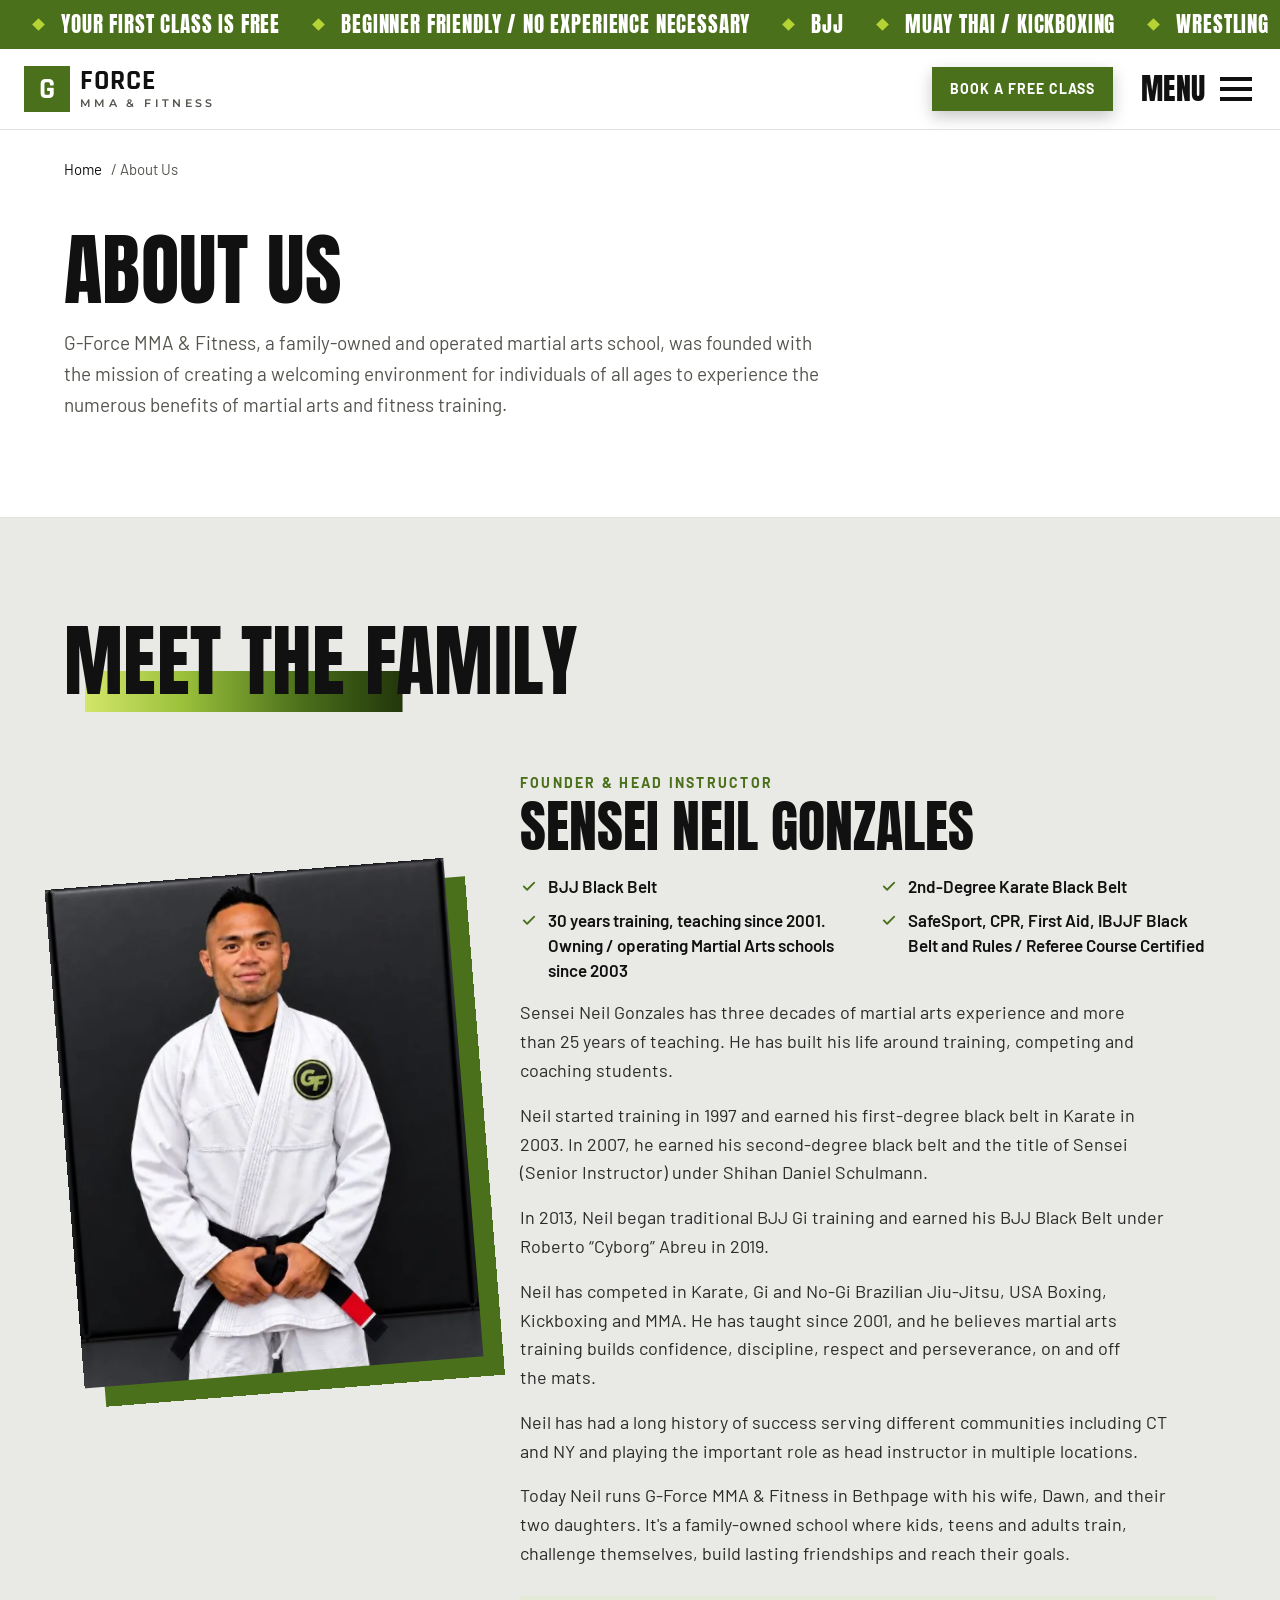
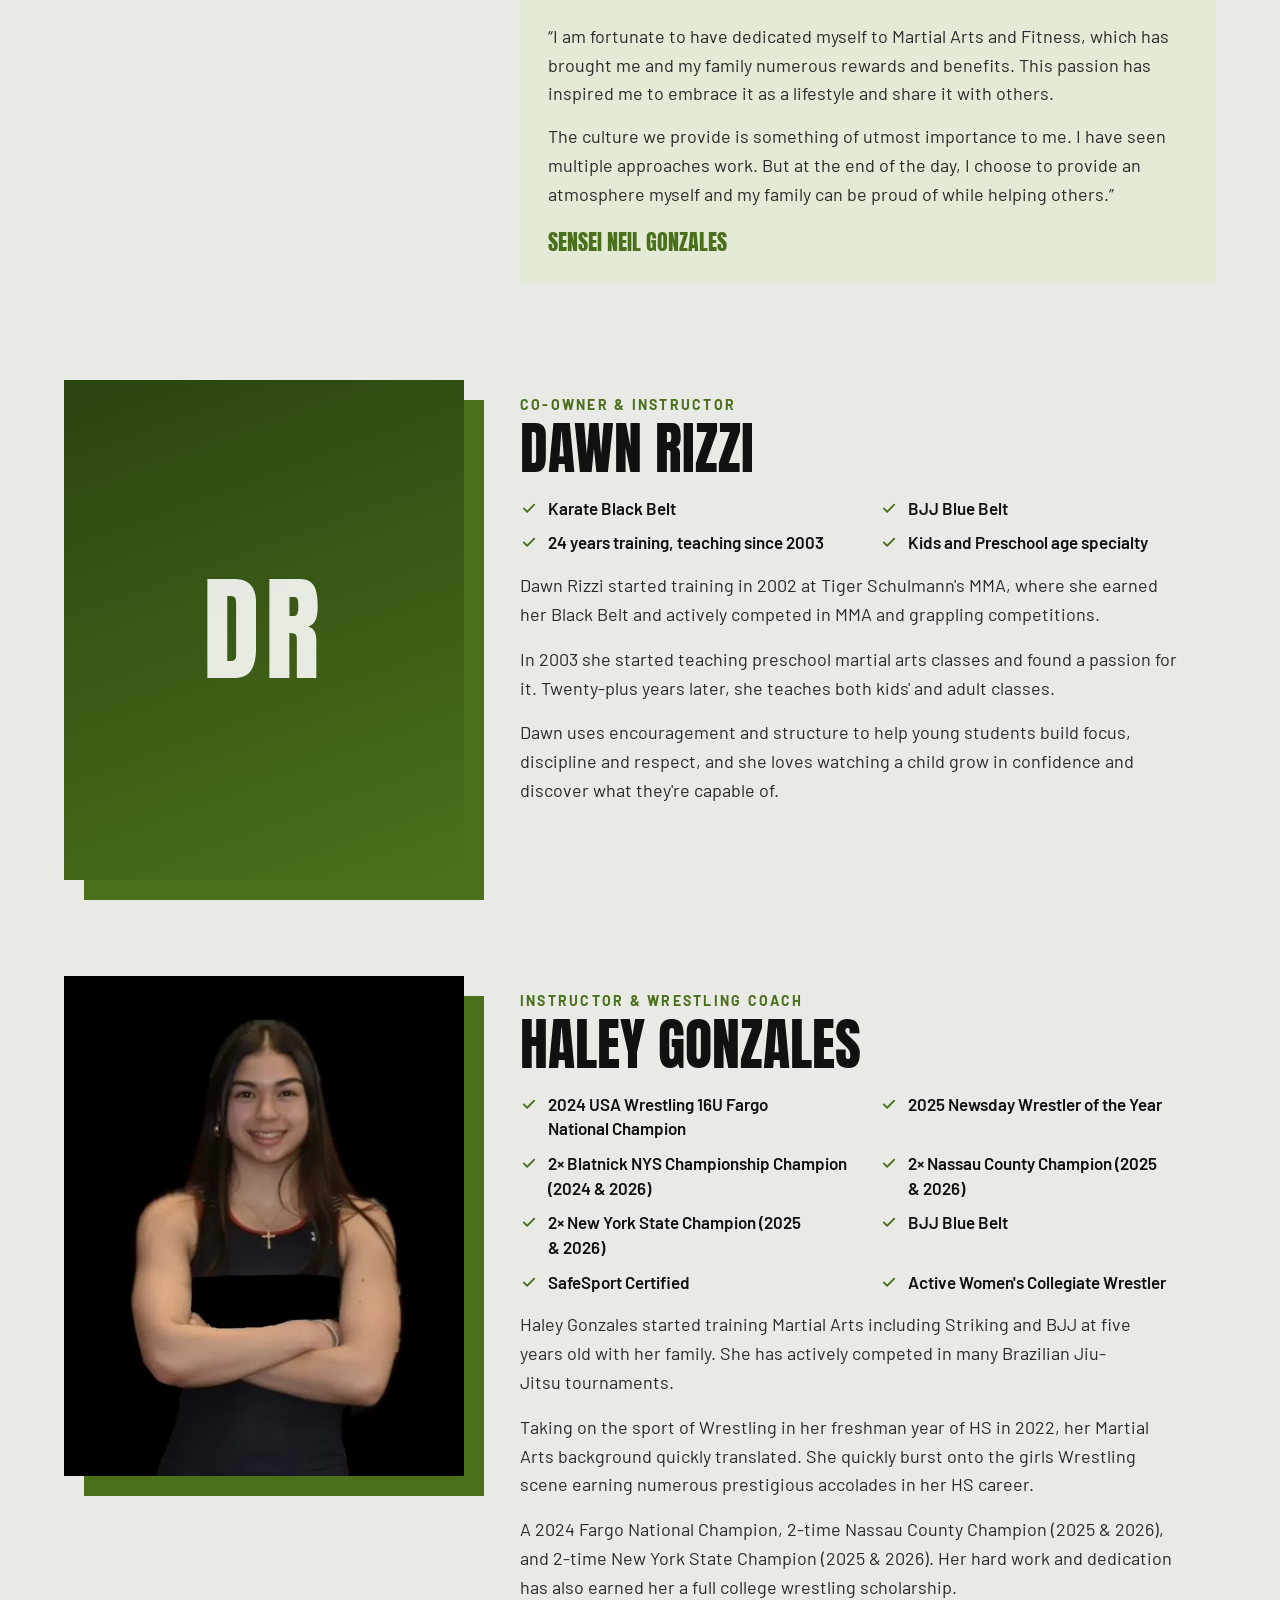
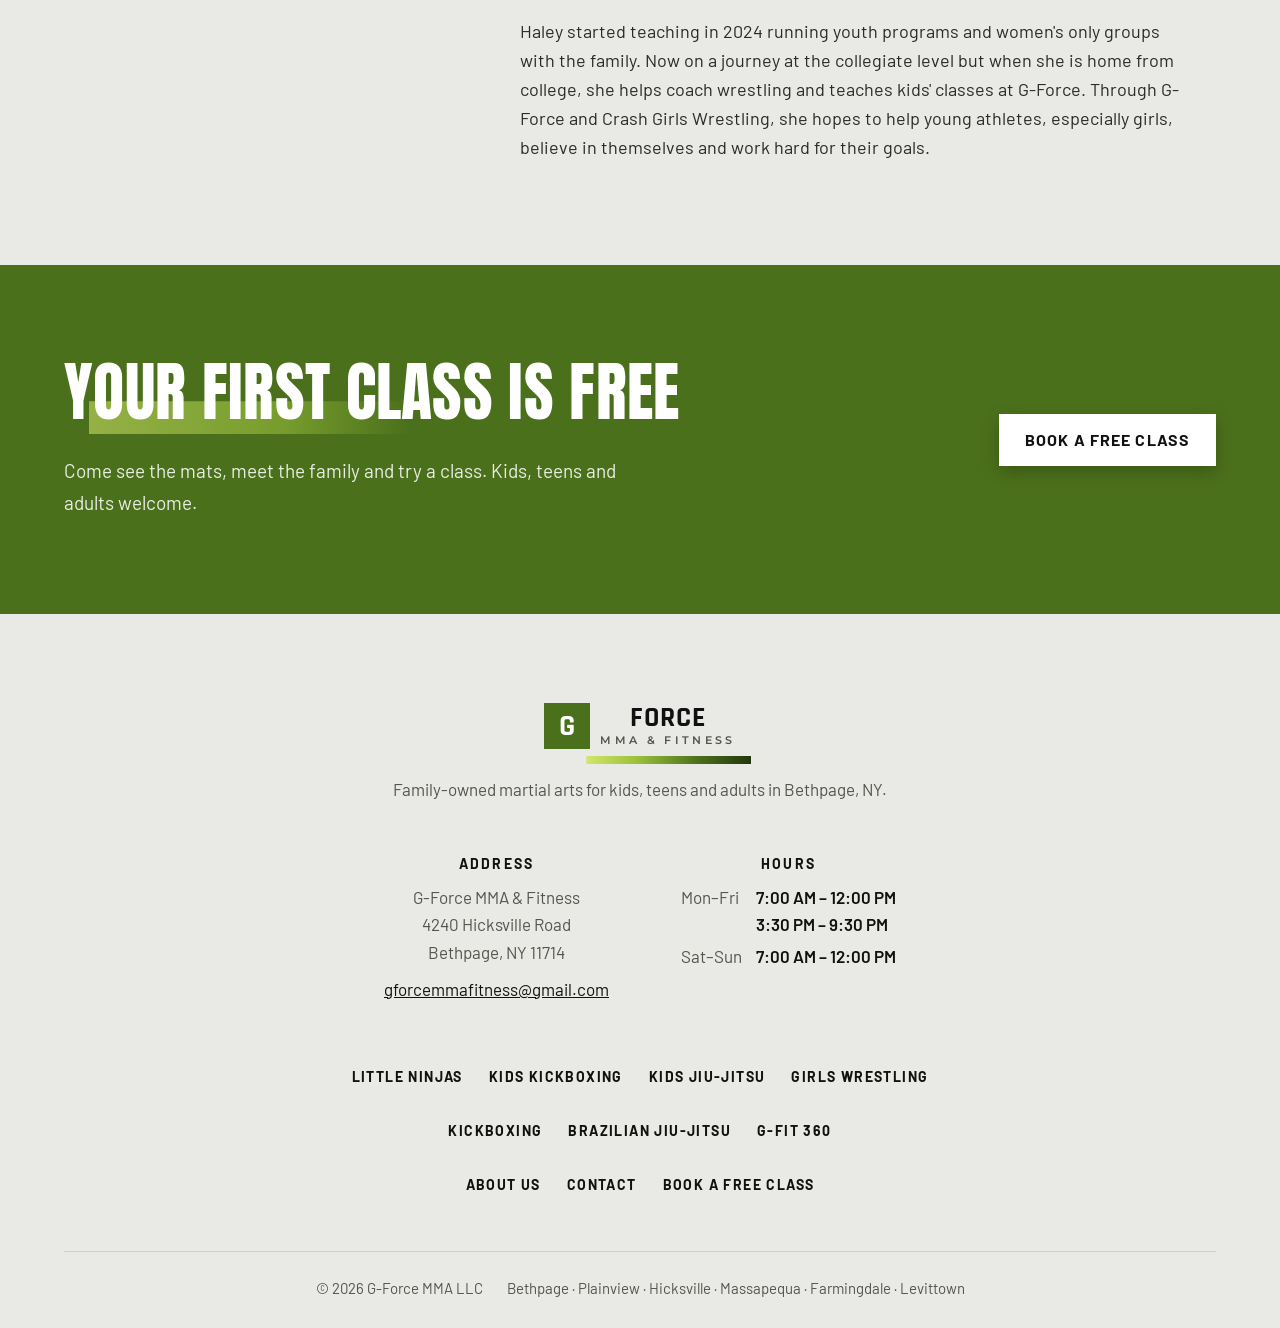
==== commit 54e4f452: "Live: separate hero cards, real map, copy pass, hide items without info" ====
--- a/about.html
+++ b/about.html
@@ -62,7 +62,7 @@
   </div>
   <nav class="nav" aria-label="Main" id="mainnav">
     <div class="wrap">
-      <div class="nav-cols"><div class="nav-col"><p class="nav-h">Kids &amp; Teens</p><a href="little-ninjas.html">Little Ninjas</a><a href="kids-kickboxing.html">Kids Kickboxing</a><a href="kids-jiu-jitsu.html">Kids Jiu-Jitsu</a><a href="girls-wrestling.html">Girls Wrestling</a></div><div class="nav-col"><p class="nav-h">Adults</p><a href="kickboxing.html">Kickboxing</a><a href="jiu-jitsu.html">Brazilian Jiu-Jitsu</a><a href="g-fit-360.html">G-Fit 360</a></div><div class="nav-col"><p class="nav-h">G-Force</p><a href="index.html">Home</a><a href="schedule.html">Schedule</a><a href="about.html" aria-current="page">About Us</a><a href="contact.html">Contact</a></div></div>
+      <div class="nav-cols"><div class="nav-col"><p class="nav-h">Kids &amp; Teens</p><a href="little-ninjas.html">Little Ninjas</a><a href="kids-kickboxing.html">Kids Kickboxing</a><a href="kids-jiu-jitsu.html">Kids Jiu-Jitsu</a><a href="girls-wrestling.html">Girls Wrestling</a></div><div class="nav-col"><p class="nav-h">Adults</p><a href="kickboxing.html">Kickboxing</a><a href="jiu-jitsu.html">Brazilian Jiu-Jitsu</a><a href="g-fit-360.html">G-Fit 360</a></div><div class="nav-col"><p class="nav-h">G-Force</p><a href="index.html">Home</a><a href="about.html" aria-current="page">About Us</a><a href="contact.html">Contact</a></div></div>
       <div class="nav-foot"><p>4240 Hicksville Road, Bethpage, NY 11714</p><a class="btn btn-primary" href="contact.html#book">Book a Free Class</a></div>
     </div>
   </nav>
@@ -75,11 +75,11 @@
 </div></section>
 <section id="instructors" aria-labelledby="inst-h"><div class="wrap">
   <div class="sec-head"><h2 id="inst-h">Meet the Family</h2></div>
-  <div class="bios"><article class="bio" id="neil"><div class="photo has-img bio-photo"><picture><source type="image/webp" srcset="img/neil-gonzales-480.webp 480w, img/neil-gonzales.webp 700w" sizes="(max-width: 900px) 100vw, 50vw"><img src="img/neil-gonzales.jpg" alt="Sensei Neil Gonzales in his gi and black belt" style="object-position:center 20%" loading="lazy" width="700" height="700"></picture></div><div><p class="role">Founder &amp; Head Instructor</p><h3>Sensei Neil Gonzales</h3><ul class="facts-list"><li><svg aria-hidden="true"><use href="#i-check"/></svg><span>BJJ Black Belt</span></li><li><svg aria-hidden="true"><use href="#i-check"/></svg><span>2nd-Degree Karate Black Belt</span></li><li><svg aria-hidden="true"><use href="#i-check"/></svg><span>30 years training, teaching since 2001. Owning / operating Martial Arts schools since 2003</span></li><li><svg aria-hidden="true"><use href="#i-check"/></svg><span>SafeSport, CPR, First Aid, IBJJF Black Belt and Rules / Referee Course Certified</span></li></ul><p>Sensei Neil Gonzales has three decades of martial arts experience and more than 25 years of teaching. He has built his life around training, competing and coaching students.</p><p>Neil started training in 1997 and earned his first-degree black belt in Karate in 2003. In 2007, he earned his second-degree black belt and the title of Sensei (Senior Instructor) under Shihan Daniel Schulmann.</p><p>In 2013, Neil began traditional BJJ Gi training and earned his BJJ Black Belt under Roberto “Cyborg” Abreu in 2019.</p><p>Neil has competed in Karate, Gi and No-Gi Brazilian Jiu-Jitsu, USA Boxing, Kickboxing and MMA. He has taught since 2001, and he believes martial arts training builds confidence, discipline, respect and perseverance, on and off the mats.</p><p>Neil has had a long history of success serving different communities including CT and NY and playing the important role as head instructor in multiple locations.</p><p>Today Neil runs G-Force MMA &amp; Fitness in Bethpage with his wife, Dawn, and their two daughters. It's a family-owned school where kids, teens and adults train, challenge themselves, build lasting friendships and reach their goals.</p><blockquote class="bio-quote"><p>“I am fortunate to have dedicated myself to Martial Arts and Fitness, which has brought me and my family numerous rewards and benefits. This passion has inspired me to embrace it as a lifestyle and share it with others.</p><p>The culture we provide is something of utmost importance to me. I have seen multiple approaches work. But at the end of the day, I choose to provide an atmosphere myself and my family can be proud of while helping others.”</p><footer>Sensei Neil Gonzales</footer></blockquote></div></article><article class="bio" id="dawn"><div class="photo need bio-photo" role="img" aria-label="Dawn Rizzi"><span class="ph-name" aria-hidden="true">Dawn Rizzi</span></div><div><p class="role">Co-Owner &amp; Instructor</p><h3>Dawn Rizzi</h3><ul class="facts-list"><li><svg aria-hidden="true"><use href="#i-check"/></svg><span>Karate Black Belt</span></li><li><svg aria-hidden="true"><use href="#i-check"/></svg><span>BJJ Blue Belt</span></li><li><svg aria-hidden="true"><use href="#i-check"/></svg><span>24 years training, teaching since 2003</span></li><li><svg aria-hidden="true"><use href="#i-check"/></svg><span>Kids and Preschool age specialty</span></li></ul><p>Dawn Rizzi started training in 2002 at Tiger Schulmann's MMA, where she earned her Black Belt and actively competed in MMA and grappling competitions.</p><p>In 2003 she started teaching preschool martial arts classes and found a passion for it. Twenty-plus years later, she teaches both kids' and adult classes.</p><p>Dawn uses encouragement and structure to help young students build focus, discipline and respect, and she loves watching a child grow in confidence and discover what they're capable of.</p></div></article><article class="bio" id="haley"><div class="photo has-img bio-photo"><picture><source type="image/webp" srcset="img/haley-gonzales-480.webp 480w, img/haley-gonzales.webp 700w" sizes="(max-width: 900px) 100vw, 50vw"><img src="img/haley-gonzales.jpg" alt="Haley Gonzales, instructor and wrestling coach" style="object-position:center 20%" loading="lazy" width="700" height="761"></picture></div><div><p class="role">Instructor &amp; Wrestling Coach</p><h3>Haley Gonzales</h3><ul class="facts-list"><li><svg aria-hidden="true"><use href="#i-check"/></svg><span>2024 USA Wrestling 16U Fargo National Champion</span></li><li><svg aria-hidden="true"><use href="#i-check"/></svg><span>2025 Newsday Wrestler of the Year</span></li><li><svg aria-hidden="true"><use href="#i-check"/></svg><span>2× Blatnick NYS Championship Champion (2024 &amp; 2026)</span></li><li><svg aria-hidden="true"><use href="#i-check"/></svg><span>2× Nassau County Champion (2025 &amp; 2026)</span></li><li><svg aria-hidden="true"><use href="#i-check"/></svg><span>2× New York State Champion (2025 &amp; 2026)</span></li><li><svg aria-hidden="true"><use href="#i-check"/></svg><span>BJJ Blue Belt</span></li><li><svg aria-hidden="true"><use href="#i-check"/></svg><span>SafeSport Certified</span></li><li><svg aria-hidden="true"><use href="#i-check"/></svg><span>Active Women's Collegiate Wrestler</span></li></ul><p>Haley Gonzales started training Martial Arts including Striking and BJJ at five years old with her family. She has actively competed in many Brazilian Jiu-Jitsu tournaments.</p><p>Taking on the sport of Wrestling in her freshman year of HS in 2022, her Martial Arts background quickly translated. She quickly burst onto the girls Wrestling scene earning numerous prestigious accolades in her HS career.</p><p>A 2024 Fargo National Champion, 2-time Nassau County Champion (2025 &amp; 2026), and 2-time New York State Champion (2025 &amp; 2026). Her hard work and dedication has also earned her a full college wrestling scholarship.</p><p>Haley started teaching in 2024 running youth programs and women's only groups with the family. Now on a journey at the collegiate level but when she is home from college, she helps coach wrestling and teaches kids' classes at G-Force. Through G-Force and Crash Girls Wrestling, she hopes to help young athletes, especially girls, believe in themselves and work hard for their goals.</p></div></article></div>
+  <div class="bios"><article class="bio" id="neil"><div class="photo has-img bio-photo"><picture><source type="image/webp" srcset="img/neil-gonzales-480.webp 480w, img/neil-gonzales.webp 700w" sizes="(max-width: 900px) 100vw, 50vw"><img src="img/neil-gonzales.jpg" alt="Sensei Neil Gonzales in his gi and black belt" style="object-position:center 20%" loading="lazy" width="700" height="700"></picture></div><div><p class="role">Founder &amp; Head Instructor</p><h3>Sensei Neil Gonzales</h3><ul class="facts-list"><li><svg aria-hidden="true"><use href="#i-check"/></svg><span>BJJ Black Belt</span></li><li><svg aria-hidden="true"><use href="#i-check"/></svg><span>2nd-Degree Karate Black Belt</span></li><li><svg aria-hidden="true"><use href="#i-check"/></svg><span>30 years training, teaching since 2001. Owning / operating Martial Arts schools since 2003</span></li><li><svg aria-hidden="true"><use href="#i-check"/></svg><span>SafeSport, CPR, First Aid, IBJJF Black Belt and Rules / Referee Course Certified</span></li></ul><p>Sensei Neil Gonzales has three decades of martial arts experience and more than 25 years of teaching. He has built his life around training, competing and coaching students.</p><p>Neil started training in 1997 and earned his first-degree black belt in Karate in 2003. In 2007, he earned his second-degree black belt and the title of Sensei (Senior Instructor) under Shihan Daniel Schulmann.</p><p>In 2013, Neil began traditional BJJ Gi training and earned his BJJ Black Belt under Roberto “Cyborg” Abreu in 2019.</p><p>Neil has competed in Karate, Gi and No-Gi Brazilian Jiu-Jitsu, USA Boxing, Kickboxing and MMA. He has taught since 2001, and he believes martial arts training builds confidence, discipline, respect and perseverance, on and off the mats.</p><p>Neil has had a long history of success serving different communities including CT and NY and playing the important role as head instructor in multiple locations.</p><p>Today Neil runs G-Force MMA &amp; Fitness in Bethpage with his wife, Dawn, and their two daughters. It's a family-owned school where kids, teens and adults train, challenge themselves, build lasting friendships and reach their goals.</p><blockquote class="bio-quote"><p>“I am fortunate to have dedicated myself to Martial Arts and Fitness, which has brought me and my family numerous rewards and benefits. This passion has inspired me to embrace it as a lifestyle and share it with others.</p><p>The culture we provide is something of utmost importance to me. I have seen multiple approaches work. But at the end of the day, I choose to provide an atmosphere myself and my family can be proud of while helping others.”</p><footer>Sensei Neil Gonzales</footer></blockquote></div></article><article class="bio" id="dawn"><div class="photo need bio-photo" role="img" aria-label="Dawn Rizzi"><span class="ph-name" aria-hidden="true">DR</span></div><div><p class="role">Co-Owner &amp; Instructor</p><h3>Dawn Rizzi</h3><ul class="facts-list"><li><svg aria-hidden="true"><use href="#i-check"/></svg><span>Karate Black Belt</span></li><li><svg aria-hidden="true"><use href="#i-check"/></svg><span>BJJ Blue Belt</span></li><li><svg aria-hidden="true"><use href="#i-check"/></svg><span>24 years training, teaching since 2003</span></li><li><svg aria-hidden="true"><use href="#i-check"/></svg><span>Kids and Preschool age specialty</span></li></ul><p>Dawn Rizzi started training in 2002 at Tiger Schulmann's MMA, where she earned her Black Belt and actively competed in MMA and grappling competitions.</p><p>In 2003 she started teaching preschool martial arts classes and found a passion for it. Twenty-plus years later, she teaches both kids' and adult classes.</p><p>Dawn uses encouragement and structure to help young students build focus, discipline and respect, and she loves watching a child grow in confidence and discover what they're capable of.</p></div></article><article class="bio" id="haley"><div class="photo has-img bio-photo"><picture><source type="image/webp" srcset="img/haley-gonzales-480.webp 480w, img/haley-gonzales.webp 700w" sizes="(max-width: 900px) 100vw, 50vw"><img src="img/haley-gonzales.jpg" alt="Haley Gonzales, instructor and wrestling coach" style="object-position:center 20%" loading="lazy" width="700" height="761"></picture></div><div><p class="role">Instructor &amp; Wrestling Coach</p><h3>Haley Gonzales</h3><ul class="facts-list"><li><svg aria-hidden="true"><use href="#i-check"/></svg><span>2024 USA Wrestling 16U Fargo National Champion</span></li><li><svg aria-hidden="true"><use href="#i-check"/></svg><span>2025 Newsday Wrestler of the Year</span></li><li><svg aria-hidden="true"><use href="#i-check"/></svg><span>2× Blatnick NYS Championship Champion (2024 &amp; 2026)</span></li><li><svg aria-hidden="true"><use href="#i-check"/></svg><span>2× Nassau County Champion (2025 &amp; 2026)</span></li><li><svg aria-hidden="true"><use href="#i-check"/></svg><span>2× New York State Champion (2025 &amp; 2026)</span></li><li><svg aria-hidden="true"><use href="#i-check"/></svg><span>BJJ Blue Belt</span></li><li><svg aria-hidden="true"><use href="#i-check"/></svg><span>SafeSport Certified</span></li><li><svg aria-hidden="true"><use href="#i-check"/></svg><span>Active Women's Collegiate Wrestler</span></li></ul><p>Haley Gonzales started training Martial Arts including Striking and BJJ at five years old with her family. She has actively competed in many Brazilian Jiu-Jitsu tournaments.</p><p>Taking on the sport of Wrestling in her freshman year of HS in 2022, her Martial Arts background quickly translated. She quickly burst onto the girls Wrestling scene earning numerous prestigious accolades in her HS career.</p><p>A 2024 Fargo National Champion, 2-time Nassau County Champion (2025 &amp; 2026), and 2-time New York State Champion (2025 &amp; 2026). Her hard work and dedication has also earned her a full college wrestling scholarship.</p><p>Haley started teaching in 2024 running youth programs and women's only groups with the family. Now on a journey at the collegiate level but when she is home from college, she helps coach wrestling and teaches kids' classes at G-Force. Through G-Force and Crash Girls Wrestling, she hopes to help young athletes, especially girls, believe in themselves and work hard for their goals.</p></div></article></div>
 </div></section>
 <section class="cta-band" aria-label="Book a free class"><div class="wrap">
   <div><h2>Your first class is free<span class="volt"></span></h2><p class="lede">Come see the mats, meet the family and try a class. Kids, teens and adults welcome.</p></div>
-  <div class="cta-row"><a class="btn btn-primary" href="contact.html#book">Book a Free Class</a><a class="btn btn-ghost-light" href="schedule.html">See the Schedule</a></div>
+  <div class="cta-row"><a class="btn btn-primary" href="contact.html#book">Book a Free Class</a></div>
 </div></section>
 </main>
 <footer class="foot">
@@ -92,7 +92,7 @@
     </div>
     <nav class="foot-links" aria-label="Kids and teens programs"><a href="little-ninjas.html">Little Ninjas</a><a href="kids-kickboxing.html">Kids Kickboxing</a><a href="kids-jiu-jitsu.html">Kids Jiu-Jitsu</a><a href="girls-wrestling.html">Girls Wrestling</a></nav>
     <nav class="foot-links foot-links-2" aria-label="Adult programs"><a href="kickboxing.html">Kickboxing</a><a href="jiu-jitsu.html">Brazilian Jiu-Jitsu</a><a href="g-fit-360.html">G-Fit 360</a></nav>
-    <nav class="foot-links foot-links-2" aria-label="Site"><a href="schedule.html">Schedule</a><a href="about.html">About Us</a><a href="contact.html">Contact</a><a href="contact.html#book">Book a Free Class</a></nav>
+    <nav class="foot-links foot-links-2" aria-label="Site"><a href="about.html">About Us</a><a href="contact.html">Contact</a><a href="contact.html#book">Book a Free Class</a></nav>
     <div class="base"><span>© 2026 G-Force MMA LLC</span><span>Bethpage · Plainview · Hicksville · Massapequa · Farmingdale · Levittown</span></div>
   </div>
 </footer>
--- a/site.css
+++ b/site.css
@@ -819,9 +819,50 @@
   .z2-hero-media::before{animation:none}
 }
 
-/* live build: name tile where a photo is still missing */
-.ph-name{font:400 clamp(28px,3vw,40px)/1 var(--f-display);text-transform:uppercase;color:var(--muted);text-align:center;padding:16px}
-.coach>.photo.need{align-items:center;padding-top:0}
-.coach>.photo.need .ph-name{display:none}
+/* ===== Zen 3.0 hero: three separate photo cards (Greg, 2026-11-09: "not a collage") =====
+   Headline across the top, then three framed photos with clear gaps, staggered in height.
+   The middle card carries the flickering green block; on desktop each card drifts toward the pointer at its own depth. */
+.z3-hero{padding:48px 0 96px}
+.z3-hero-in{max-width:1320px}
+.z3-hero-top{display:flex;align-items:flex-end;justify-content:space-between;gap:24px 48px;flex-wrap:wrap}
+.z3-hero h1{flex:1 1 0;min-width:0;max-width:21ch;font-size:clamp(46px,5.6vw,86px);line-height:.94}
+.z3-hero .z3-hero-top .btn{margin:0 0 10px;flex:none}
+.z3-hero-cards{display:grid;grid-template-columns:repeat(3,minmax(0,1fr));gap:clamp(14px,2.6vw,36px);margin-top:clamp(36px,4.5vw,64px);align-items:start}
+.z3-hc{position:relative;transition:transform .6s var(--out-quart)}
+.z3-hc .photo{aspect-ratio:4/3.5;box-shadow:0 18px 40px rgba(0,0,0,.14)}
+.z3-hc:nth-child(1){margin-top:clamp(18px,2.2vw,32px)}
+.z3-hc:nth-child(3){margin-top:clamp(36px,4.4vw,64px)}
+.z3-hc-main{--off:clamp(12px,1.6vw,22px)}
+.z3-hc-main::before{content:"";position:absolute;inset:var(--off) calc(var(--off) * -1) calc(var(--off) * -1) var(--off);background:var(--green);pointer-events:none}
+.z3-hc-main .photo{position:relative}
+html.motion .z3-hc-main::before{animation:z3-flicker 3.8s steps(1,end) 1.4s infinite}
+html.motion .z3-hc{animation:z3-rise .9s var(--out-quart) both}
+html.motion .z3-hc:nth-child(1){animation-delay:.45s}
+html.motion .z3-hc:nth-child(2){animation-delay:.6s}
+html.motion .z3-hc:nth-child(3){animation-delay:.75s}
+html.motion .z3-hero .z3-hero-top .btn{animation:z3-fade .9s var(--out-quart) .55s both}
+@keyframes z3-rise{from{opacity:0;translate:0 28px}to{opacity:1;translate:0 0}}
+@media (max-width:900px){
+  .z3-hero{padding:32px 0 64px}
+  .z3-hero-top{display:block}
+  .z3-hero h1{max-width:none}
+  .z3-hero .z3-hero-top .btn{margin:28px 0 0}
+}
+@media (max-width:600px){
+  .z3-hero .z3-hero-top .btn{width:100%}
+  .z3-hero-cards{gap:10px;margin-top:32px}
+  .z3-hc .photo{aspect-ratio:3/4.4;box-shadow:0 10px 24px rgba(0,0,0,.14)}
+  .z3-hc:nth-child(1){margin-top:14px}
+  .z3-hc:nth-child(3){margin-top:28px}
+}
+@media (prefers-reduced-motion:reduce){.z3-hc-main::before{animation:none}.z3-hc{transition:none}}
+
+/* Real map (replaced the drawn stand-in on 2026-11-09) */
+.map iframe{position:absolute;inset:0;width:100%;height:100%;border:0;filter:grayscale(.35)}
+
+/* live build: monogram tile where a photo is still missing (Dawn) */
+.photo.need{background:linear-gradient(160deg,#2C4410 0%,#4B701B 100%)}
+.ph-name{font:400 clamp(72px,9vw,140px)/1 var(--f-display);letter-spacing:.04em;color:rgba(255,255,255,.88);text-align:center;padding:16px}
+.coach>.photo.need{align-items:start;padding-top:22%}
 .foot-cols:has(>div:nth-child(2):last-child){grid-template-columns:repeat(2,auto)}
 @media (max-width:900px){.foot-cols:has(>div:nth-child(2):last-child){grid-template-columns:auto}}
